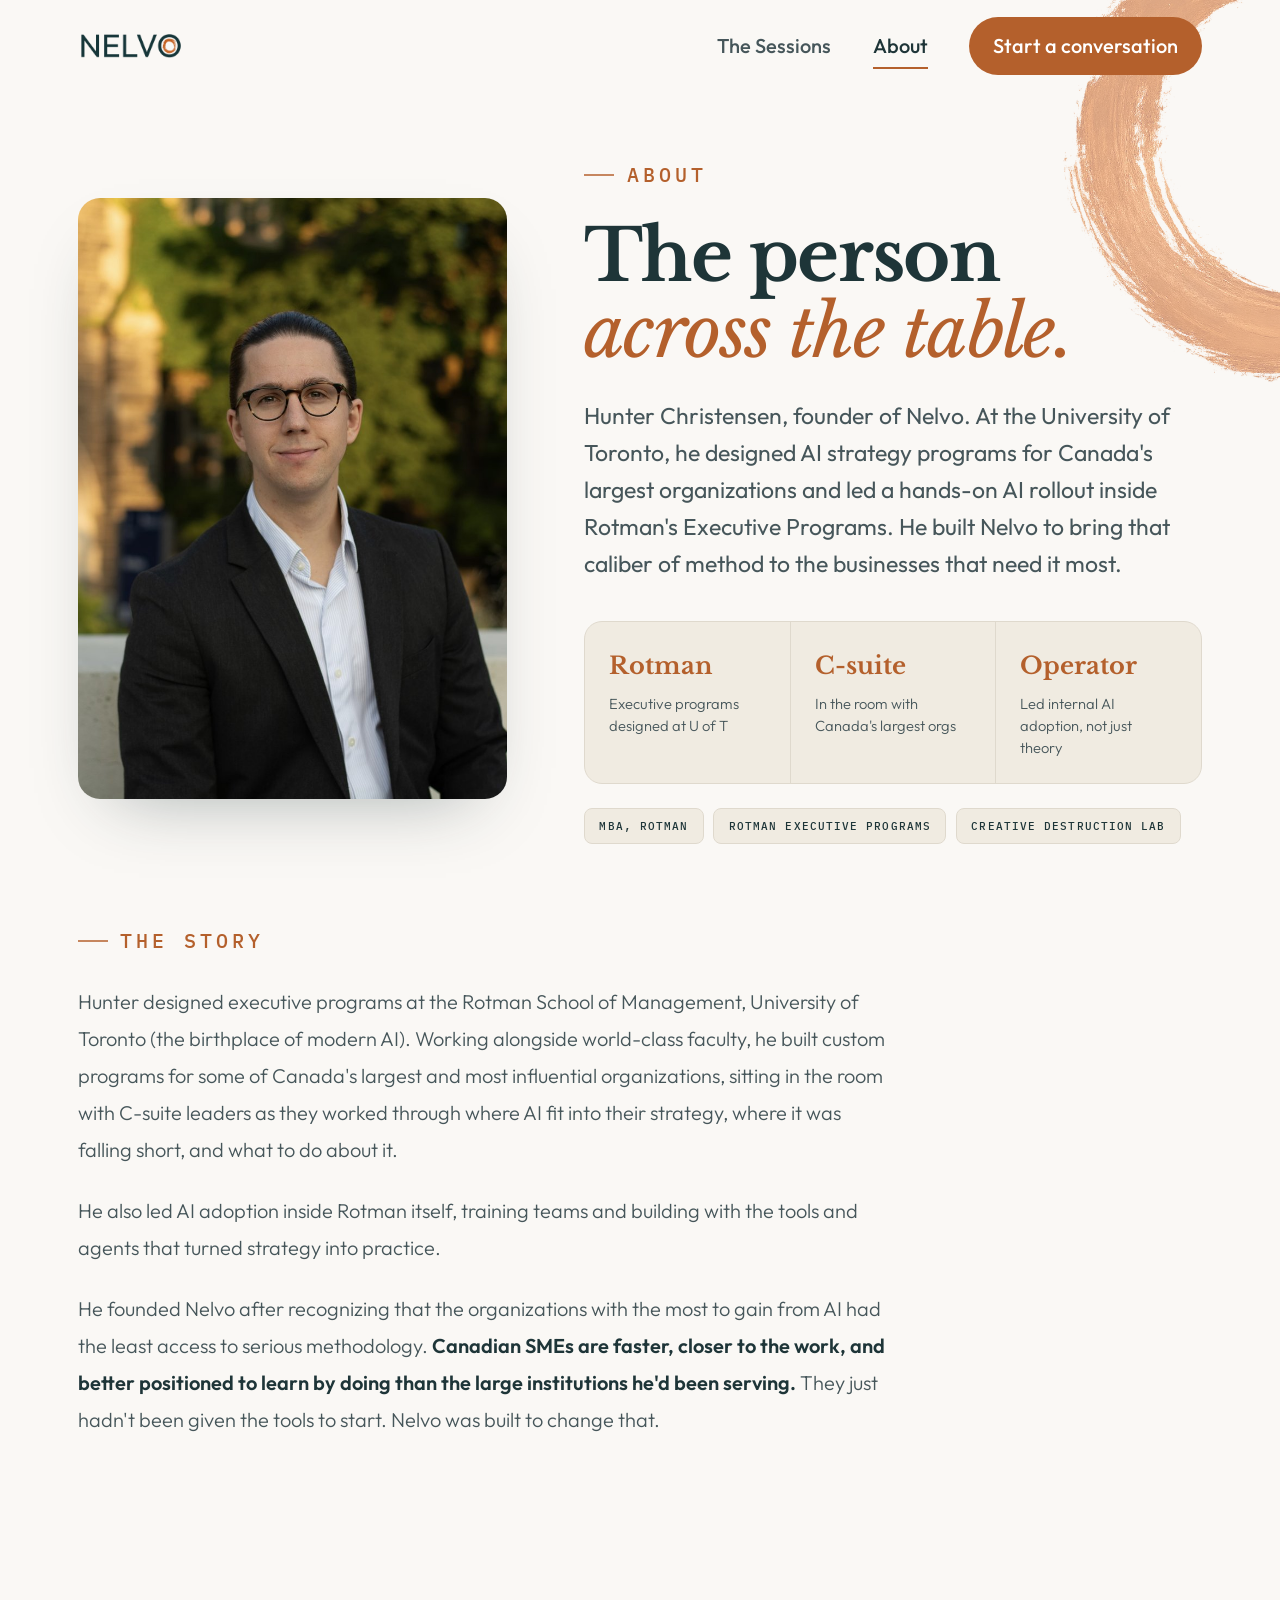
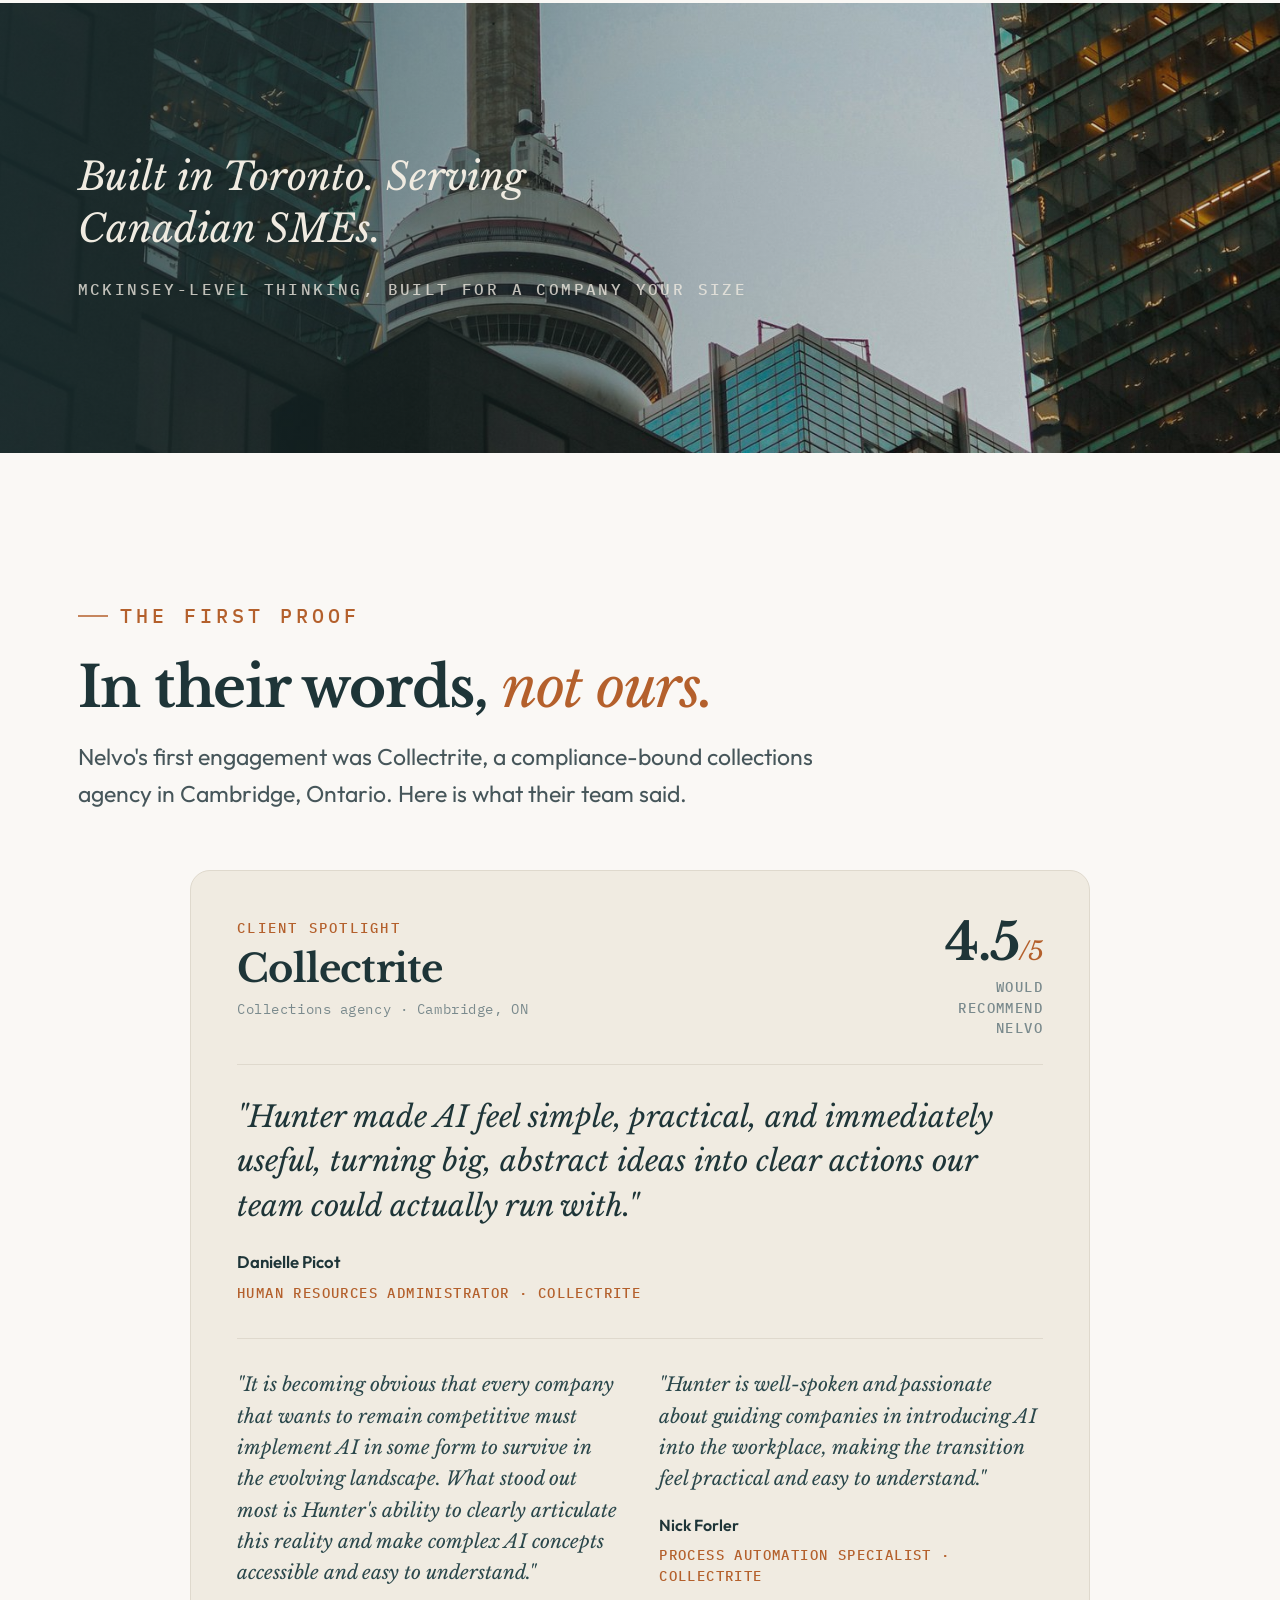
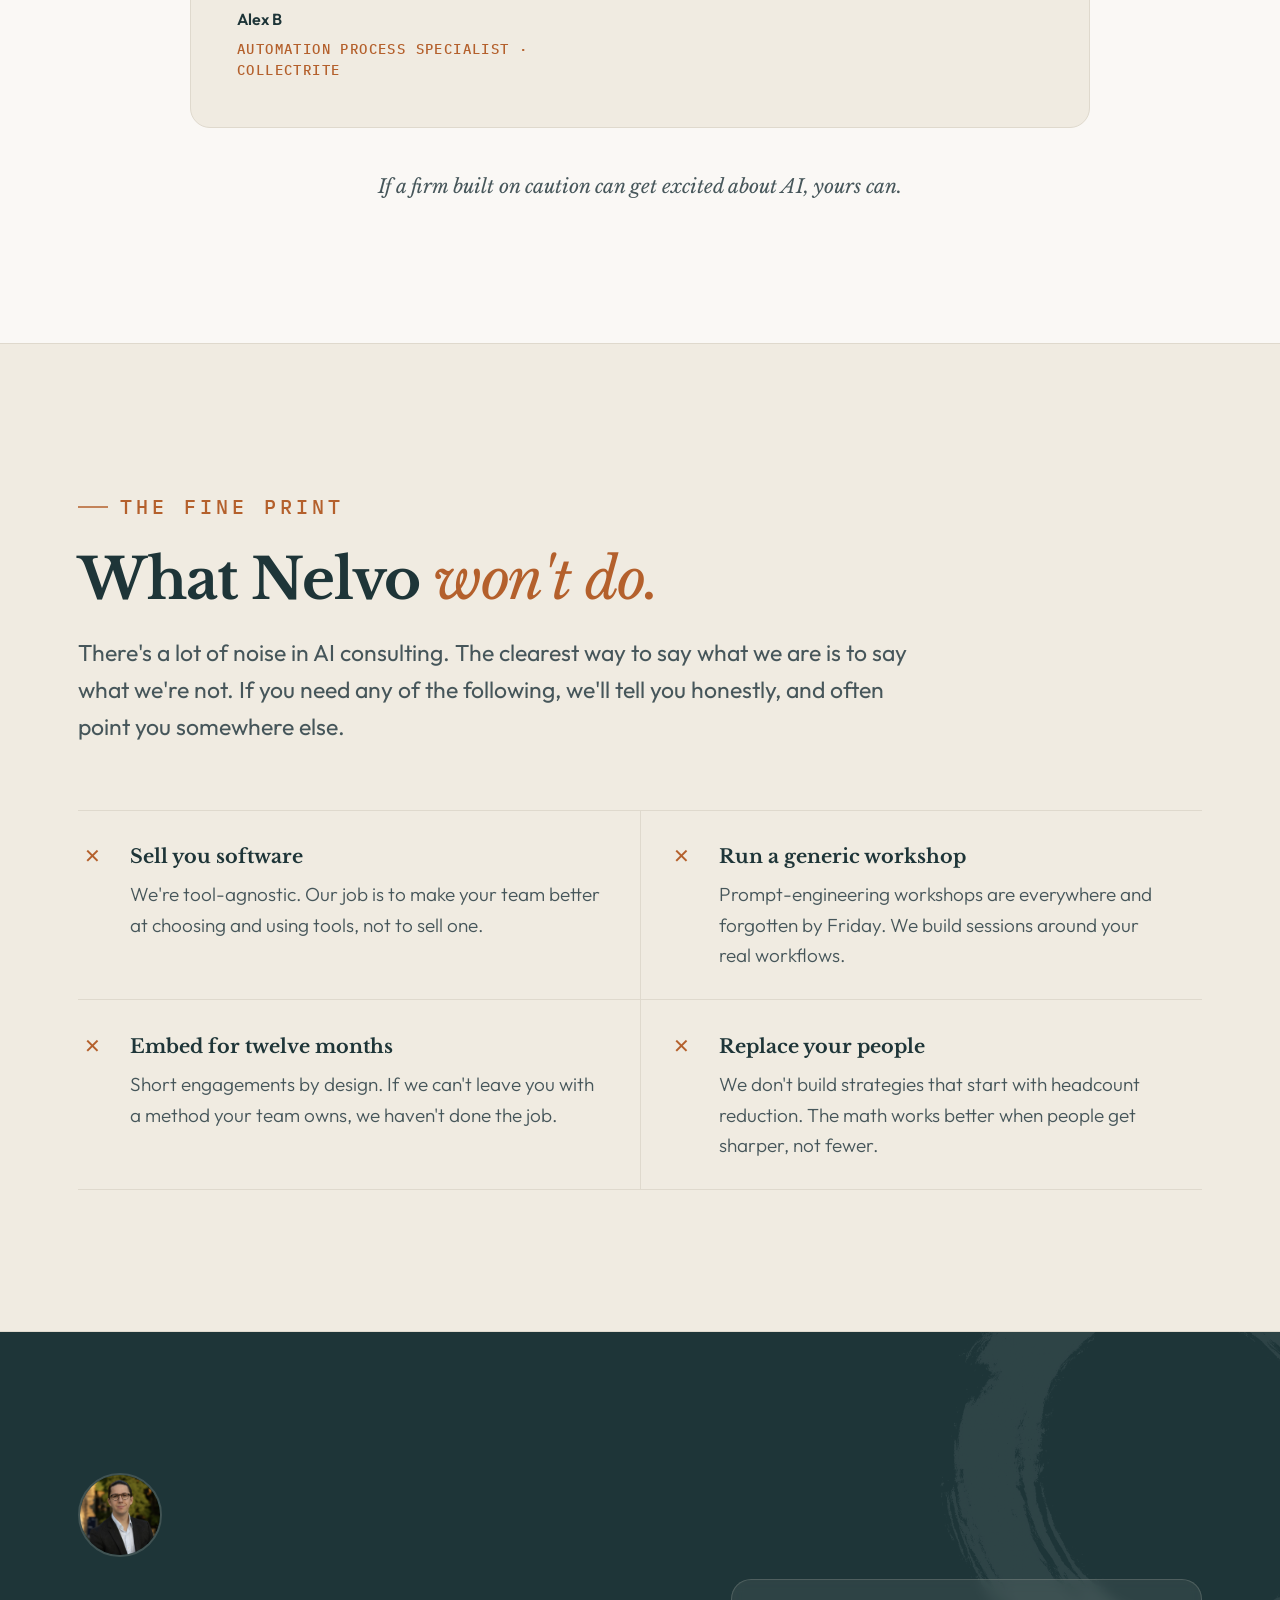
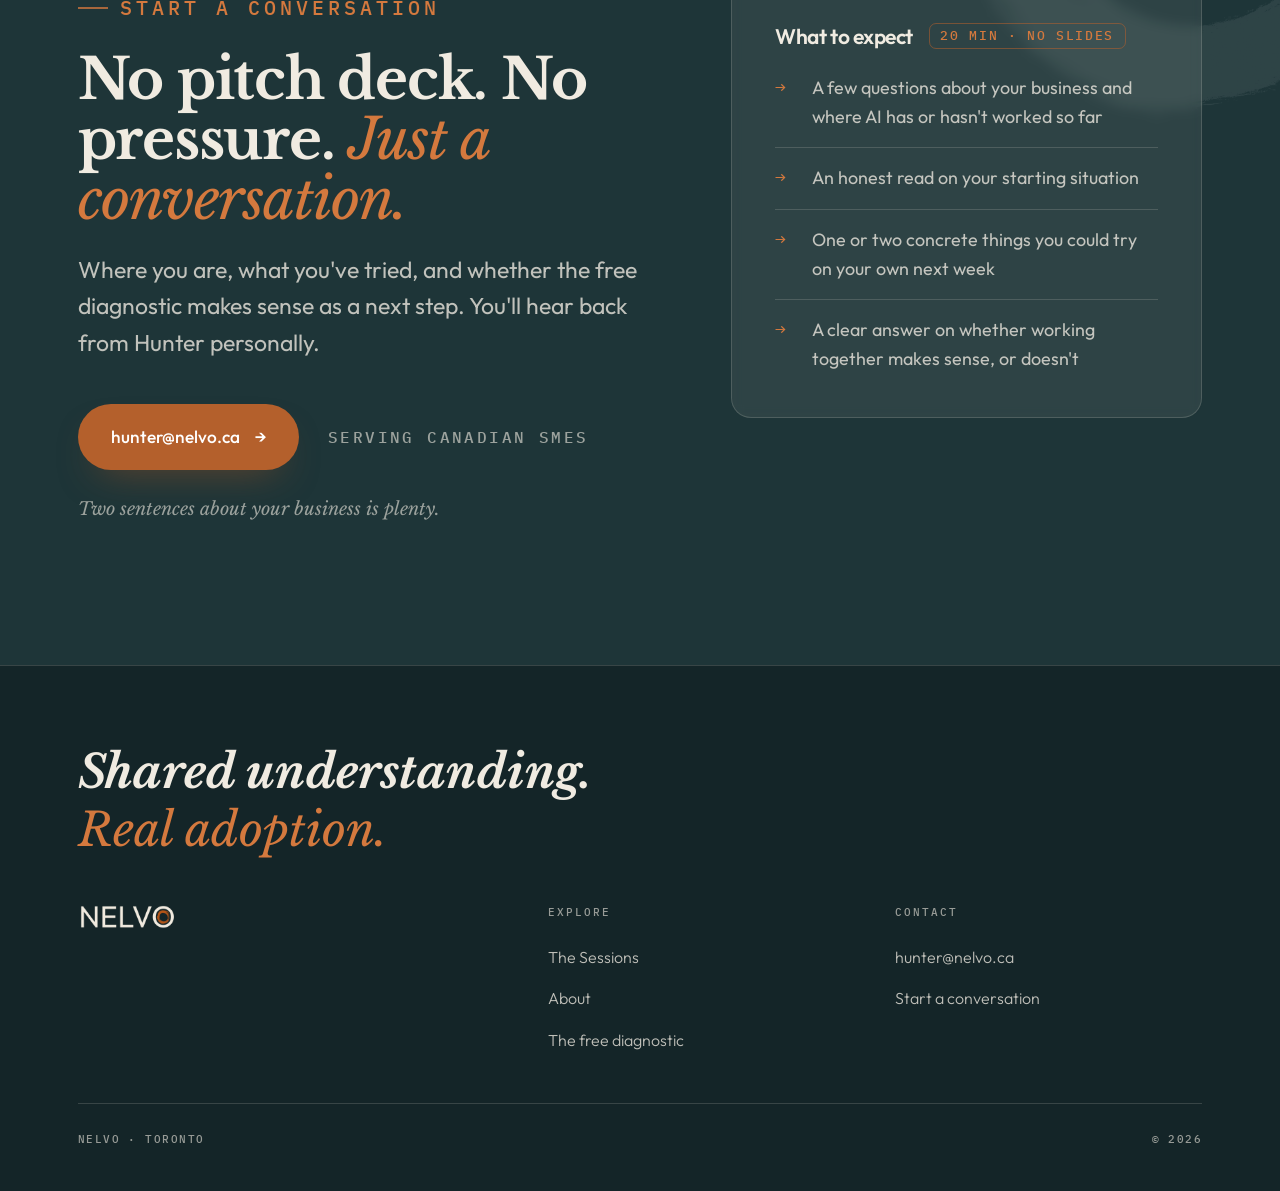
==== about.html @ 14616417 "Add files via upload" ====
<!DOCTYPE html>
<html lang="en">
<head>
<meta charset="UTF-8">
<title>About · Nelvo</title>
<meta name="viewport" content="width=device-width, initial-scale=1">
<meta name="description" content="Hunter Christensen designed executive AI programs at Rotman for Canada's largest organizations. Nelvo brings that caliber of method to Canadian SMEs.">
<link rel="icon" type="image/png" sizes="32x32" href="mini-logo-32x32.png?v=2">
<link rel="preconnect" href="https://fonts.googleapis.com">
<link rel="preconnect" href="https://fonts.gstatic.com" crossorigin>
<link href="https://fonts.googleapis.com/css2?family=IBM+Plex+Mono:wght@400;500&family=Libre+Baskerville:ital,wght@0,400;0,700;1,400&family=Outfit:wght@300;400;500;600;700&display=swap" rel="stylesheet">
<link rel="stylesheet" href="style.css">
</head>
<body>

<nav class="nav">
  <div class="nav-inner">
    <a href="index.html" class="nav-logo"><img src="logo-dark.png" alt="Nelvo"></a>
    <div class="nav-links">
      <a href="sessions.html" style="font-size: 20px">The Sessions</a>
      <a href="about.html" class="active" style="font-size: 20px">About</a>
      <a href="#contact" class="btn-nav" style="font-size: 20px">Start a conversation</a>
    </div>
    <button class="burger" aria-label="Menu" aria-expanded="false"><span></span><span></span><span></span></button>
  </div>
</nav>
<div class="menu-overlay">
  <a href="index.html">Home</a>
  <a href="sessions.html">The Sessions</a>
  <a href="about.html">About</a>
  <a href="#contact">Start a conversation</a>
  <span class="mono-note">hunter@nelvo.ca · Toronto</span>
</div>

<main>

<!-- PAGE HERO -->
<header class="phero" style="padding-bottom: clamp(2rem, 4vh, 3rem);">
  <div class="phero-enso enso" data-spin="0.014" aria-hidden="true"><img src="nelvo-enso-textured.webp" alt=""></div>
  <div class="wrap">
    <div class="ahero">
      <div class="portrait rv in">
        <img src="Hunter_profile_photo.jpg" alt="Hunter Christensen">
      </div>
      <div>
        <span class="eyebrow" style="font-size: 20px">About</span>
        <h1 class="h1">The person <em>across the table.</em></h1>
        <p class="lede">Hunter Christensen, founder of Nelvo. At the University of Toronto, he designed AI strategy programs for Canada's largest organizations and led a hands-on AI rollout inside Rotman's Executive Programs. He built Nelvo to bring that caliber of method to the businesses that need it most.</p>
        <div class="facts">
          <div class="fact"><div class="fv">Rotman</div><div class="fk">Executive programs designed at U of T</div></div>
          <div class="fact"><div class="fv">C-suite</div><div class="fk">In the room with Canada's largest orgs</div></div>
          <div class="fact"><div class="fv">Operator</div><div class="fk">Led internal AI adoption, not just theory</div></div>
        </div>
        <div class="creds">
          <span class="cred">MBA, Rotman</span>
          <span class="cred">Rotman Executive Programs</span>
          <span class="cred">Creative Destruction Lab</span>
        </div>
      </div>
    </div>
  </div>
</header>

<!-- STORY -->
<section class="sec" style="padding-top: clamp(1.5rem, 3vw, 2.5rem);">
  <div class="wrap">
    <div class="story rv">
      <span class="eyebrow" style="font-size: 20px">The story</span>
      <p style="font-size: 20px">Hunter designed executive programs at the Rotman School of Management, University of Toronto (the birthplace of modern AI). Working alongside world-class faculty, he built custom programs for some of Canada's largest and most influential organizations, sitting in the room with C-suite leaders as they worked through where AI fit into their strategy, where it was falling short, and what to do about it.</p>
      <p style="font-size: 20px">He also led AI adoption inside Rotman itself, training teams and building with the tools and agents that turned strategy into practice.</p>
      <p style="font-size: 20px">He founded Nelvo after recognizing that the organizations with the most to gain from AI had the least access to serious methodology. <strong>Canadian SMEs are faster, closer to the work, and better positioned to learn by doing than the large institutions he'd been serving.</strong> They just hadn't been given the tools to start. Nelvo was built to change that.</p>
    </div>
  </div>
</section>

<!-- TORONTO BAND -->
<section class="photo-band">
  <img src="Toronto_1.jpg" alt="Toronto" loading="lazy">
  <div class="scrim" aria-hidden="true"></div>
  <div class="band-quote">
    <div class="inner rv">
      <blockquote>Built in Toronto. Serving Canadian SMEs.</blockquote>
      <span class="mono-note">McKinsey-level thinking, built for a company your size</span>
    </div>
  </div>
</section>

<!-- TESTIMONIALS -->
<section class="sec" id="testimonials">
  <div class="wrap">
    <div class="testi-head rv">
      <span class="eyebrow" style="font-size: 20px">The first proof</span>
      <h2 class="h2">In their words, <em>not ours.</em></h2>
      <p class="lede" style="max-width: 850px;">Nelvo's first engagement was Collectrite, a compliance-bound collections agency in Cambridge, Ontario. Here is what their team said.</p>
    </div>
    <div class="spotlight rv">
      <div class="spot-head">
        <div class="spot-client">
          <span class="spot-eyebrow">Client spotlight</span>
          <div class="spot-name">Collectrite</div>
          <span class="spot-meta">Collections agency · Cambridge, ON</span>
        </div>
        <div class="spot-stat">
          <div class="v">4.5<span class="u">/5</span></div>
          <span class="lbl">would recommend Nelvo</span>
        </div>
      </div>
      <blockquote class="spot-lead">"Hunter made AI feel simple, practical, and immediately useful, turning big, abstract ideas into clear actions our team could actually run with."</blockquote>
      <div class="spot-lead-who">
        <div class="n">Danielle Picot</div>
        <span class="t">Human Resources Administrator · Collectrite</span>
      </div>
      <div class="spot-voices">
        <div class="spot-voice">
          <blockquote style="font-size: 19px;">"It is becoming obvious that every company that wants to remain competitive must implement AI in some form to survive in the evolving landscape. What stood out most is Hunter's ability to clearly articulate this reality and make complex AI concepts accessible and easy to understand."</blockquote>
          <div class="who">
            <div class="n">Alex B</div>
            <span class="t">Automation Process Specialist · Collectrite</span>
          </div>
        </div>
        <div class="spot-voice">
          <blockquote style="font-size: 19px;">"Hunter is well-spoken and passionate about guiding companies in introducing AI into the workplace, making the transition feel practical and easy to understand."</blockquote>
          <div class="who">
            <div class="n">Nick Forler</div>
            <span class="t">Process Automation Specialist · Collectrite</span>
          </div>
        </div>
      </div>
    </div>
    <p class="t-kicker rv">If a firm built on caution can get excited about AI, yours can.</p>
  </div>
</section>

<!-- WON'T DO -->
<section class="sec" style="background: var(--surface); border-top: 1px solid var(--rule); border-bottom: 1px solid var(--rule);">
  <div class="wrap">
    <div class="outcomes-head rv">
      <span class="eyebrow" style="font-size: 20px">The fine print</span>
      <h2 class="h2">What Nelvo <em>won't do.</em></h2>
      <p class="lede">There's a lot of noise in AI consulting. The clearest way to say what we are is to say what we're not. If you need any of the following, we'll tell you honestly, and often point you somewhere else.</p>
    </div>
    <div class="nodo rv">
      <div class="nodo-item">
        <span class="x" style="font-size: 20px">✕</span>
        <div>
          <h4>Sell you software</h4>
          <p style="font-size: 19px">We're tool-agnostic. Our job is to make your team better at choosing and using tools, not to sell one.</p>
        </div>
      </div>
      <div class="nodo-item">
        <span class="x" style="font-size: 20px">✕</span>
        <div>
          <h4>Run a generic workshop</h4>
          <p style="font-size: 19px">Prompt-engineering workshops are everywhere and forgotten by Friday. We build sessions around your real workflows.</p>
        </div>
      </div>
      <div class="nodo-item">
        <span class="x" style="font-size: 20px">✕</span>
        <div>
          <h4>Embed for twelve months</h4>
          <p style="font-size: 19px">Short engagements by design. If we can't leave you with a method your team owns, we haven't done the job.</p>
        </div>
      </div>
      <div class="nodo-item">
        <span class="x" style="font-size: 20px">✕</span>
        <div>
          <h4>Replace your people</h4>
          <p style="font-size: 19px">We don't build strategies that start with headcount reduction. The math works better when people get sharper, not fewer.</p>
        </div>
      </div>
    </div>
  </div>
</section>

<!-- CTA -->
<section class="sec dark" id="contact">
  <div class="enso-wm enso" style="right: -180px; top: -140px;" data-spin="0.012" aria-hidden="true"><img src="nelvo-enso-textured.webp" alt=""></div>
  <div class="wrap cta-grid">
    <div class="cta-left rv">
      <img src="Hunter_profile_photo.jpg" alt="Hunter Christensen" class="avatar">
      <span class="eyebrow" style="font-size: 20px">Start a conversation</span>
      <h2 class="h2">No pitch deck. No pressure. <em>Just a conversation.</em></h2>
      <p class="lede">Where you are, what you've tried, and whether the free diagnostic makes sense as a next step. You'll hear back from Hunter personally.</p>
      <div class="cta-meta">
        <a href="mailto:hunter@nelvo.ca" class="btn">hunter@nelvo.ca <span class="arr">→</span></a>
        <span class="mono-note">Serving Canadian SMEs</span>
      </div>
      <span class="serif-note">Two sentences about your business is plenty.</span>
    </div>
    <div class="expect rv" style="--d:.15s">
      <h3>What to expect <span class="time">20 min · No slides</span></h3>
      <ul>
        <li>A few questions about your business and where AI has or hasn't worked so far</li>
        <li>An honest read on your starting situation</li>
        <li>One or two concrete things you could try on your own next week</li>
        <li>A clear answer on whether working together makes sense, or doesn't</li>
      </ul>
    </div>
  </div>
</section>

</main>

<!-- FOOTER -->
<footer class="foot">
  <div class="wrap">
    <p class="foot-slogan">Shared understanding. <em>Real adoption.</em></p>
    <div class="foot-grid">
      <div class="foot-brand">
        <img src="logo-light.png" alt="Nelvo">
      </div>
      <div>
        <h4>Explore</h4>
        <ul>
          <li><a href="sessions.html">The Sessions</a></li>
          <li><a href="about.html">About</a></li>
          <li><a href="index.html#diagnostic">The free diagnostic</a></li>
        </ul>
      </div>
      <div>
        <h4>Contact</h4>
        <ul>
          <li><a href="mailto:hunter@nelvo.ca">hunter@nelvo.ca</a></li>
          <li><a href="#contact">Start a conversation</a></li>
        </ul>
      </div>
    </div>
    <div class="foot-base">
      <span>Nelvo · Toronto</span>
      <span>© 2026</span>
    </div>
  </div>
</footer>

<script src="main.js"></script>
</body>
</html>
---- style.css ----
/* ═══════════════════════════════════════════════════════════════
   NELVO v5 · "THE BIG READ"
   Conversion-first copy architecture, oversized type, textured
   ensō as the living brand mark.
   Brand: Libre Baskerville · Outfit · IBM Plex Mono
   Teal #1E3538 · Cream #FAF8F5/#F0EBE1 · Terracotta #B4602C
   ═══════════════════════════════════════════════════════════════ */

:root {
  --paper:    #FAF8F5;
  --surface:  #F0EBE1;
  --ink:      #1E3538;
  --ink-2:    #2A474B;
  --terra:    #B4602C;
  --terra-2:  #9A5125;
  --terra-lt: #D4793E;
  --muted:    #46565a;
  --faint:    #7a8a8d;
  --rule:     #DFD9CD;
  --rule-dk:  rgba(240,235,225,0.16);
  --cream-60: rgba(240,235,225,0.60);
  --cream-78: rgba(240,235,225,0.78);
  --cream-08: rgba(240,235,225,0.08);

  --display: 'Libre Baskerville', Georgia, serif;
  --body:    'Outfit', system-ui, sans-serif;
  --mono:    'IBM Plex Mono', 'Courier New', monospace;

  --wrap: 1240px;
  --gut: clamp(1.4rem, 4.5vw, 4rem);
  --sec: clamp(5.5rem, 11vw, 9.5rem);
  --ease: cubic-bezier(.22,.61,.2,1);
}

*, *::before, *::after { box-sizing: border-box; margin: 0; padding: 0; }
html { scroll-behavior: smooth; -webkit-font-smoothing: antialiased; text-rendering: optimizeLegibility; }
body {
  font-family: var(--body); font-weight: 400;
  font-size: clamp(1.18rem, 1.2vw, 1.3rem); line-height: 1.7;
  color: var(--ink); background: var(--paper); overflow-x: clip;
}
img { max-width: 100%; display: block; }
a { color: inherit; text-decoration: none; }
ul { list-style: none; }
h1, h2, h3 { font-family: var(--display); font-weight: 700; line-height: 1.06; letter-spacing: -0.022em; }
h1 em, h2 em, h3 em { font-style: italic; font-weight: 400; color: var(--terra); }
.dark h1 em, .dark h2 em, .dark h3 em { color: var(--terra-lt); }
::selection { background: rgba(180,96,44,0.24); }

.wrap { max-width: var(--wrap); margin: 0 auto; padding: 0 var(--gut); }
.sec { padding: var(--sec) 0; position: relative; }

/* ── Type utilities ── */
.eyebrow {
  font-family: var(--mono); font-size: 1rem; font-weight: 500;
  letter-spacing: 0.2em; text-transform: uppercase; color: var(--terra);
  display: inline-flex; align-items: center; gap: 0.8rem; margin-bottom: 1.6rem;
}
.eyebrow::before { content: ''; width: 30px; height: 2px; background: var(--terra); opacity: 0.75; }
.dark .eyebrow { color: var(--terra-lt); }
.dark .eyebrow::before { background: var(--terra-lt); }
.h1 { font-size: clamp(3rem, 7vw, 6.2rem); }
.h2 { font-size: clamp(2.2rem, 4.4vw, 3.7rem); }
.h3 { font-size: clamp(1.6rem, 2.4vw, 2.1rem); }
.lede {
  font-size: clamp(1.35rem, 1.8vw, 1.62rem); line-height: 1.6;
  font-weight: 400; color: var(--muted); max-width: 56ch;
}
.dark .lede { color: var(--cream-78); }
.mono-note {
  font-family: var(--mono); font-size: 1rem; font-weight: 500;
  letter-spacing: 0.15em; text-transform: uppercase; color: var(--faint); line-height: 1.9;
}
.dark .mono-note { color: var(--cream-60); }
.serif-note { font-family: var(--display); font-style: italic; font-size: 1.12rem; color: var(--faint); }
.dark .serif-note { color: var(--cream-60); }

/* ── Buttons ── */
.btn {
  display: inline-flex; align-items: center; gap: 0.9rem;
  background: var(--terra); color: #fff; font-weight: 500;
  font-size: 1.08rem; padding: 1.15rem 2.1rem; border-radius: 999px;
  transition: background .25s, transform .25s var(--ease), box-shadow .3s;
  box-shadow: 0 18px 38px -20px rgba(154,81,37,0.7);
}
.btn:hover { background: var(--terra-2); transform: translateY(-2px); }
.btn .arr { transition: transform .25s var(--ease); }
.btn:hover .arr { transform: translateX(5px); }
.btn-ghost {
  display: inline-flex; align-items: center; gap: 0.8rem;
  font-weight: 500; font-size: 1.08rem; color: var(--ink);
  padding: 1.1rem 0.2rem; border-bottom: 2px solid var(--ink);
  transition: color .2s, border-color .2s;
}
.btn-ghost:hover { color: var(--terra); border-color: var(--terra); }
.btn-ghost .arr { transition: transform .25s var(--ease); }
.btn-ghost:hover .arr { transform: translateX(5px); }
.dark .btn-ghost { color: var(--surface); border-color: var(--cream-60); }
.dark .btn-ghost:hover { color: var(--terra-lt); border-color: var(--terra-lt); }

/* ── Reveal motion ── */
.rv { opacity: 0; transform: translateY(30px); transition: opacity .95s var(--ease), transform .95s var(--ease); transition-delay: var(--d, 0s); }
.rv.in { opacity: 1; transform: none; }
@keyframes riseIn { from { opacity: 0; transform: translateY(30px); } to { opacity: 1; transform: none; } }
@media (prefers-reduced-motion: reduce) {
  .rv { opacity: 1 !important; transform: none !important; transition: none !important; }
  *, *::before, *::after { animation: none !important; }
  html { scroll-behavior: auto; }
  [data-spin] { transform: none !important; }
}

/* ── Ensō (textured webp) ── */
.enso { pointer-events: none; user-select: none; }
.enso img { width: 100%; height: 100%; object-fit: contain; }

/* ── Nav ── */
.nav { position: fixed; top: 0; left: 0; right: 0; z-index: 90; transition: background .35s var(--ease), box-shadow .35s, border-color .35s; border-bottom: 1px solid transparent; }
.nav.scrolled { background: rgba(250,248,245,0.88); backdrop-filter: blur(16px); -webkit-backdrop-filter: blur(16px); border-bottom-color: var(--rule); }
.nav-inner { max-width: var(--wrap); margin: 0 auto; padding: 0 var(--gut); height: 92px; display: flex; align-items: center; justify-content: space-between; gap: 2rem; transition: height .35s var(--ease); }
.nav.scrolled .nav-inner { height: 72px; }
.home .nav-inner { height: 124px; }
.home .nav.scrolled .nav-inner { height: 72px; }
.nav-logo img { height: 30px; transition: height .6s var(--ease); }
.home .nav-logo { transition: transform .6s var(--ease); transform: translateX(var(--logo-shift, 0px)); }
.home .nav.scrolled .nav-logo { transform: translateX(0); }
.home .nav-logo img { height: 84px; }
.home .nav.scrolled .nav-logo img { height: 30px; }
.nav-links { display: flex; align-items: center; gap: 2.6rem; }
.nav-links a:not(.btn-nav) { font-weight: 500; font-size: 1.02rem; color: var(--muted); position: relative; padding: 0.4rem 0; transition: color .2s; }
.nav-links a:not(.btn-nav)::after { content: ''; position: absolute; left: 0; bottom: 0; height: 2px; width: 0; background: var(--terra); transition: width .25s var(--ease); }
.nav-links a:not(.btn-nav):hover { color: var(--ink); }
.nav-links a:not(.btn-nav):hover::after, .nav-links a.active::after { width: 100%; }
.nav-links a.active { color: var(--ink); }
.btn-nav { background: var(--terra); color: #fff; padding: 0.75rem 1.5rem; border-radius: 999px; font-weight: 500; font-size: 0.98rem; transition: background .2s; }
.btn-nav:hover { background: var(--terra-2); }
.burger { display: none; background: none; border: 0; cursor: pointer; width: 46px; height: 46px; position: relative; z-index: 95; }
.burger span { position: absolute; left: 10px; right: 10px; height: 2px; background: var(--ink); border-radius: 2px; transition: transform .3s var(--ease), opacity .2s, background .3s; }
.burger span:nth-child(1) { top: 17px; }
.burger span:nth-child(2) { top: 23px; }
.burger span:nth-child(3) { top: 29px; }
.menu-open .burger span { background: var(--surface); }
.menu-open .burger span:nth-child(1) { transform: translateY(6px) rotate(45deg); }
.menu-open .burger span:nth-child(2) { opacity: 0; }
.menu-open .burger span:nth-child(3) { transform: translateY(-6px) rotate(-45deg); }
.menu-overlay { position: fixed; inset: 0; z-index: 92; background: var(--ink); display: flex; flex-direction: column; justify-content: center; padding: 0 var(--gut); opacity: 0; visibility: hidden; transition: opacity .4s var(--ease), visibility .4s; }
.menu-open .menu-overlay { opacity: 1; visibility: visible; }
.menu-open { overflow: hidden; }
.menu-overlay a { font-family: var(--display); font-weight: 700; font-size: clamp(2.2rem, 9vw, 3.4rem); color: var(--surface); padding: 0.6rem 0; opacity: 0; transform: translateY(16px); transition: opacity .45s var(--ease), transform .45s var(--ease), color .2s; }
.menu-overlay a:hover { color: var(--terra-lt); }
.menu-open .menu-overlay a { opacity: 1; transform: none; }
.menu-open .menu-overlay a:nth-child(1) { transition-delay: .08s; }
.menu-open .menu-overlay a:nth-child(2) { transition-delay: .15s; }
.menu-open .menu-overlay a:nth-child(3) { transition-delay: .22s; }
.menu-open .menu-overlay a:nth-child(4) { transition-delay: .29s; }
.menu-overlay .mono-note { margin-top: 2.4rem; color: var(--cream-60); }

/* ── HERO ── */
.hero { min-height: 100svh; display: flex; align-items: center; position: relative; overflow: hidden; padding: clamp(8rem, 16vh, 11rem) 0 clamp(4rem, 8vh, 6rem); }
.hero-enso { position: absolute; right: clamp(-26vw, -340px, -120px); top: 50%; transform: translateY(-50%); width: clamp(420px, 56vw, 880px); height: clamp(420px, 56vw, 880px); opacity: 0.9; z-index: 0; }
.hero .wrap { position: relative; z-index: 1; }
.hero .h1 { max-width: 13ch; margin-bottom: 2rem; }
.hero .lede { margin-bottom: 2.8rem; }
.hero .lede-lead { margin-bottom: 1.25rem; }
.hero-points { display: flex; flex-direction: column; gap: 0.8rem; margin-bottom: 2.8rem; margin-left: 1.4rem; max-width: 42ch; }
.hero-points li { position: relative; padding-left: 1.95rem; font-size: clamp(1.2rem, 1.5vw, 1.42rem); font-weight: 400; line-height: 1.5; color: var(--ink-2); }
.hero-points li::before { content: "→"; position: absolute; left: 0; top: 0.02em; color: var(--terra); font-weight: 500; }
.hero-ctas { display: flex; align-items: center; gap: 2.2rem; flex-wrap: wrap; }
.hero-note { display: block; margin-top: 1.6rem; }
.hero .wrap > * { animation: riseIn 1s var(--ease) both; }
.hero .wrap > *:nth-child(1) { animation-delay: .05s; }
.hero .wrap > *:nth-child(2) { animation-delay: .16s; }
.hero .wrap > *:nth-child(3) { animation-delay: .28s; }
.hero .wrap > *:nth-child(4) { animation-delay: .4s; }
.hero .wrap > *:nth-child(5) { animation-delay: .5s; }
.hero-enso { animation: ensoIn 1.6s var(--ease) .2s both; }
@keyframes ensoIn { from { opacity: 0; transform: translateY(-50%) rotate(-14deg) scale(0.94); } to { opacity: 0.9; transform: translateY(-50%) rotate(0deg) scale(1); } }

/* ── Stats band (the gap) ── */
.gap-head { max-width: 880px; margin-bottom: clamp(2.6rem, 5vw, 4.2rem); }
.gap-head .h2 { margin-bottom: 1.4rem; }
.stats { display: grid; grid-template-columns: 1fr 2fr; gap: clamp(1rem, 2vw, 1.5rem); align-items: stretch; }
.stat-set { display: flex; flex-direction: column; border: 1px solid var(--rule); border-radius: 16px; padding: clamp(1.3rem, 2.2vw, 1.9rem) clamp(1.4rem, 2.4vw, 2rem) clamp(1.5rem, 2.6vw, 2.1rem); }
.stat-set--gap { background: var(--surface); }
.stat-set--gain { background: var(--paper); border-color: rgba(180,96,44,0.38); box-shadow: 0 26px 54px -40px rgba(180,96,44,0.55); }
.stat-lead { font-family: var(--mono); font-size: 0.875rem; font-weight: 500; letter-spacing: 0.18em; text-transform: uppercase; margin: 0 0 clamp(1.1rem, 2.2vw, 1.5rem); padding-bottom: 0.9rem; border-bottom: 1px solid var(--rule); }
.stat-lead--gap { color: var(--faint); }
.stat-lead--gain { color: var(--terra); }
.stat-set--gain .stat-lead { border-bottom-color: rgba(180,96,44,0.28); }
.stat-row { display: grid; grid-template-columns: 1fr; flex: 1; align-content: center; }
.stat-row--two { grid-template-columns: 1fr 1fr; align-content: stretch; }
.stat { padding: 0; border-right: none; }
.stat-row--two .stat:first-child { padding-right: clamp(1.3rem, 2.6vw, 2.2rem); }
.stat-row--two .stat:last-child { padding-left: clamp(1.3rem, 2.6vw, 2.2rem); border-left: 1px solid rgba(180,96,44,0.22); }
.stat .v { font-family: var(--display); font-weight: 700; font-size: clamp(3rem, 5.2vw, 4.6rem); line-height: 1; letter-spacing: -0.03em; display: flex; align-items: baseline; gap: 2px; }
.stat .v .u { font-style: italic; font-weight: 400; font-size: 0.55em; color: var(--terra); }
/* reserve digit width so the count-up animation can't reflow the layout (was making the photo jitter) */
.stat .v [data-count], .jump .jv [data-count] { font-variant-numeric: tabular-nums; display: inline-block; min-width: 2ch; text-align: right; }
.whynow .stat .v [data-count] { text-align: left; }
.whynow .stat .v [data-count][data-prefix] { min-width: 4.2ch; }
.stat p { font-size: 1.02rem; color: var(--muted); font-weight: 300; margin-top: 0.8rem; line-height: 1.55; max-width: 30ch; }
.stat .src { display: block; font-family: var(--mono); font-size: 0.875rem; font-weight: 500; letter-spacing: 0.14em; text-transform: uppercase; color: var(--faint); margin-top: 0.9rem; }
.gap-quote { margin-top: clamp(2.6rem, 5vw, 4rem); padding: 1.8rem 0 0 1.8rem; border-left: 3px solid var(--terra); max-width: 760px; }
.gap-quote blockquote { font-family: var(--display); font-style: italic; font-size: clamp(1.15rem, 1.8vw, 1.45rem); line-height: 1.6; color: var(--ink-2); }
.gap-quote .mono-note { display: block; margin-top: 1rem; }

/* ── Why now: text + Toronto photo split ── */
.whynow {
  display: grid;
  grid-template-columns: minmax(0, 1fr) minmax(0, 1fr);
  align-items: stretch;
  gap: clamp(2.2rem, 4.5vw, 5rem);
  padding-left: max(var(--gut), calc((100vw - var(--wrap)) / 2));
  padding-right: 0;
}
.whynow-text { max-width: 720px; align-self: center; }
.whynow .gap-head { max-width: none; margin-bottom: clamp(2rem, 3.5vw, 3rem); }
.whynow .gap-quote { max-width: none; }
.whynow-photo { position: relative; z-index: 1; align-self: stretch; overflow: hidden; min-height: 460px; opacity: 1; transform: none; transition: none; will-change: transform; }
.whynow-photo img { width: 100%; height: 100%; object-fit: cover; object-position: 50% 38%; transform: translateZ(0); backface-visibility: hidden; }
.whynow-photo::before {
  content: ""; position: absolute; inset: 0; pointer-events: none; z-index: 1;
  background: linear-gradient(to right, var(--paper) 0%, var(--paper) 3%, rgba(250,248,245,0) 24%);
}
/* stats band overlaps onto the photo's faded left edge, sitting on top */
.whynow-text { position: relative; z-index: 2; }
.whynow .stats { position: relative; z-index: 2; margin-right: clamp(-9rem, -9vw, -5rem); }

/* ── Outcomes rows ── */
.outcomes-head { max-width: 880px; margin-bottom: clamp(2.8rem, 5vw, 4.4rem); }
.outcomes-head .h2 { margin-bottom: 1.6rem; }
.outcomes-lede { font-size: clamp(1.3rem, 1.9vw, 1.65rem); font-weight: 300; color: var(--ink-2); line-height: 1.5; max-width: 54rem; }
.outcomes-lede em { font-style: italic; font-weight: 400; color: var(--terra); }
.outcomes-lede .lede-next { display: block; margin-top: 0.6rem; }
.outcomes { border-top: 1px solid var(--rule); }
.outcome { display: grid; grid-template-columns: minmax(210px, 270px) 1fr; gap: clamp(1.8rem, 4vw, 4.5rem); align-items: center; padding: clamp(2.2rem, 3.8vw, 3.2rem) 3.2rem clamp(2.2rem, 3.8vw, 3.2rem) 0.6rem; border-bottom: 1px solid var(--rule); position: relative; transition: background .3s; }
.outcome:hover { background: rgba(240,235,225,0.55); }
.outcome-key { display: flex; flex-direction: row; align-items: baseline; gap: 1.15rem; }
.outcome .ok-index { font-family: var(--display); font-style: italic; font-weight: 700; font-size: clamp(2rem, 3.2vw, 2.8rem); line-height: 1.02; color: var(--terra); }
.outcome .ok-word { font-family: var(--display); font-weight: 700; font-size: clamp(2rem, 3.2vw, 2.8rem); line-height: 1.02; letter-spacing: -0.025em; color: var(--ink); }
.outcome-body { max-width: 60ch; }
.outcome h3 { font-family: var(--body); font-weight: 600; font-size: clamp(1.18rem, 1.6vw, 1.4rem); line-height: 1.32; color: var(--ink); white-space: nowrap; margin-bottom: 0.7rem; }
.outcome p { font-size: 1.05rem; font-weight: 300; color: var(--muted); line-height: 1.65; max-width: 52ch; }
.outcome .arr { position: absolute; right: 0.8rem; top: 50%; transform: translateY(-50%) translateX(-10px); font-family: var(--mono); font-size: 1.3rem; color: var(--terra); opacity: 0; transition: opacity .25s, transform .25s var(--ease); }
.outcome:hover .arr { opacity: 1; transform: translateY(-50%); }
.outcome:hover .arr { opacity: 1; transform: none; }
.outcome a.cover { position: absolute; inset: 0; }
.outcomes-cta { margin-top: 2.6rem; }

/* ── In the room (dark plate) ── */
.dark { background: var(--ink); color: var(--surface); position: relative; overflow: hidden; }
.dark .h2, .dark .h3 { color: var(--surface); }
.enso-wm { position: absolute; width: clamp(380px, 44vw, 640px); height: clamp(380px, 44vw, 640px); opacity: 0.07; filter: grayscale(1) brightness(3); }
.room { padding-bottom: 0; }
.room-banner { position: relative; z-index: 1; width: 100%; aspect-ratio: 2.05; overflow: hidden; border-radius: 0; box-shadow: none; margin: clamp(-4.5rem, -5vw, -2.5rem) 0 0; }
.room-banner::before { content: ""; position: absolute; inset: 0; z-index: 1; pointer-events: none; background: linear-gradient(to bottom, var(--ink) 0%, rgba(30,53,56,0.55) 14%, rgba(30,53,56,0) 38%); }
.room-banner img { width: 100%; height: 100%; display: block; object-fit: cover; object-position: 50% 0%; }
.room-banner .tag { position: absolute; bottom: clamp(1rem, 3.5vh, 2.2rem); left: clamp(1.4rem, 5vw, 3rem); font-family: var(--mono); font-size: 0.68rem; font-weight: 500; letter-spacing: 0.15em; text-transform: uppercase; color: var(--surface); opacity: 0.82; }
.room-grid { display: grid; grid-template-columns: 1fr 1fr; gap: clamp(2.4rem, 6vw, 6rem); align-items: start; position: relative; z-index: 2; margin-bottom: 0; }
.room-copy .h2 { margin-bottom: 1.5rem; }
.room-copy .lede { margin-bottom: 2.4rem; }
.modes { display: grid; gap: 0; border-top: 1px solid var(--rule-dk); }
.mode { display: grid; grid-template-columns: 52px 1fr; gap: 1.2rem; padding: 1.35rem 0; border-bottom: 1px solid var(--rule-dk); align-items: baseline; }
.mode .n { font-family: var(--display); font-style: italic; font-size: 1.5rem; color: var(--terra-lt); line-height: 1; }
.mode h3 { font-size: 1.2rem; font-family: var(--body); font-weight: 600; }
.mode p { font-size: 0.98rem; font-weight: 300; color: var(--cream-78); line-height: 1.6; margin-top: 0.3rem; }
.mode.feature { background: #2C4346; border: 1px solid var(--rule-dk); border-left: 3px solid var(--terra-lt); padding: 1.35rem 1.4rem; margin-top: 1.2rem; border-radius: 4px; position: relative; z-index: 3; box-shadow: 0 22px 50px -26px rgba(0,0,0,0.6); }
/* room-fig retired: photo is now the full-bleed .room-banner above */

/* ── Diagnostic (Growth Map) ── */
.diag-grid { display: grid; grid-template-columns: 1.05fr 0.95fr; gap: clamp(2.6rem, 6vw, 6rem); align-items: center; }
.diag-copy .h2 { margin-bottom: 1.5rem; }
.diag-copy p { font-size: 1.18rem; font-weight: 300; color: var(--muted); line-height: 1.78; margin-bottom: 1.2rem; max-width: 54ch; }
.diag-copy p strong { color: var(--ink); font-weight: 600; }
.diag-steps { margin: 1.8rem 0 2.4rem; display: grid; gap: 0.9rem; }
.diag-steps li { display: grid; grid-template-columns: 34px 1fr; gap: 1rem; font-size: 1.08rem; font-weight: 300; color: var(--muted); line-height: 1.55; align-items: center; }
.diag-steps li b { font-family: var(--display); font-style: italic; font-weight: 400; font-size: 1.9rem; line-height: 1; color: var(--terra); }
.gmap-card { background: var(--surface); border: 1px solid var(--rule); border-radius: 22px; padding: clamp(1.8rem, 3.4vw, 3rem); box-shadow: 0 28px 60px -36px rgba(30,53,56,0.3); }
.gmap { position: relative; padding: 6px 6px 34px 34px; }
.gmap::before { content: ''; position: absolute; left: 23px; top: 6px; bottom: 34px; width: 2px; background: rgba(30,53,56,0.32); border-radius: 2px; }
.gmap::after { content: ''; position: absolute; left: 34px; right: 6px; bottom: 23px; height: 2px; background: rgba(30,53,56,0.32); border-radius: 2px; }
.gmap-grid { display: grid; grid-template-columns: 1fr 1fr; grid-template-rows: 1fr 1fr; gap: 2px; aspect-ratio: 1.18; background: var(--rule); border: 1px solid var(--rule); border-radius: 12px; overflow: hidden; }
.gq { background: var(--paper); }
.gq:nth-child(1) { background: #EFE6D3; }
.gq:nth-child(2) { background: #D7DFD5; }
.gq:nth-child(3) { background: #EDD6D0; }
.gq:nth-child(4) { background: #EFE6D3; }
.gmap .ax { position: absolute; font-family: var(--mono); font-size: 0.875rem; font-weight: 500; letter-spacing: 0.1em; text-transform: uppercase; color: var(--muted); white-space: nowrap; }
.gmap .ax.y { left: 2px; top: 6px; bottom: 34px; writing-mode: vertical-rl; transform: rotate(180deg); display: grid; place-content: center; }
.gmap .ax.x { bottom: 2px; left: calc(50% + 17px); transform: translateX(-50%); }
.garrow { position: absolute; width: 0; height: 0; }
.garrow.gy { left: 24px; top: 0; transform: translateX(-50%); border-left: 5px solid transparent; border-right: 5px solid transparent; border-bottom: 7px solid rgba(30,53,56,0.42); }
.garrow.gx { right: 1px; bottom: 24px; transform: translateY(50%); border-top: 5px solid transparent; border-bottom: 5px solid transparent; border-left: 7px solid rgba(30,53,56,0.42); }
.gdot { position: absolute; left: 38%; top: 56%; width: 84px; height: 84px; margin: -42px 0 0 -42px; display: flex; align-items: center; justify-content: center; }
.gdot .enso { position: absolute; inset: 0; animation: dotSpin 36s linear infinite; }
.gdot .pt { width: 12px; height: 12px; border-radius: 50%; background: var(--terra); box-shadow: 0 0 0 6px rgba(180,96,44,0.18); }
.gdot .lbl { position: absolute; top: 100%; left: 50%; transform: translateX(-50%); margin-top: 0.3rem; font-family: var(--mono); font-size: 0.72rem; font-weight: 500; letter-spacing: 0.12em; text-transform: uppercase; color: var(--terra); white-space: nowrap; }
@keyframes dotSpin { to { transform: rotate(360deg); } }
.gmap-cap { margin-top: 1.4rem; text-align: center; font-family: var(--mono); font-size: 0.66rem; font-weight: 500; letter-spacing: 0.14em; text-transform: uppercase; color: var(--faint); line-height: 1.9; }

/* ── Belief ── */
.belief { position: relative; overflow: hidden; background: var(--paper); }
.belief-grid { max-width: none; margin: 0; padding-left: 0; padding-right: max(var(--gut), calc((100vw - var(--wrap)) / 2)); display: grid; grid-template-columns: 1.15fr 1fr; gap: clamp(2.6rem, 5vw, 4.5rem); align-items: center; }
.belief-fig { position: relative; min-height: 560px; height: 100%; align-self: stretch; }
.belief-fig img { position: absolute; inset: 0; width: 100%; height: 100%; object-fit: cover; border-radius: 0; filter: saturate(0.7); -webkit-mask-image: linear-gradient(to right, rgba(0,0,0,1) 62%, transparent 100%); mask-image: linear-gradient(to right, rgba(0,0,0,1) 62%, transparent 100%); }
.belief-copy .h2 { margin-bottom: 2rem; max-width: 17ch; }
.belief-body { padding-left: 1.8rem; border-left: 3px solid var(--terra); }
.belief-body p { font-size: 1.12rem; font-weight: 300; color: var(--muted); line-height: 1.75; margin-bottom: 1.1rem; max-width: 52ch; }
.belief-quote { margin-top: 2.2rem; padding-top: 1.8rem; border-top: 1px solid var(--rule); max-width: 56ch; }
.belief-quote blockquote { font-family: var(--display); font-style: italic; font-size: 1.08rem; line-height: 1.7; color: var(--ink-2); }
.belief-quote .mono-note { display: block; margin-top: 0.9rem; color: var(--terra); }

/* ── Proof quote ── */
.proof { text-align: center; }
.proof .qmark { font-family: var(--display); font-weight: 700; font-size: 6.5rem; line-height: 0.5; color: var(--terra); opacity: 0.5; display: block; margin-bottom: 1.6rem; }
.proof blockquote { font-family: var(--display); font-style: italic; font-size: clamp(1.6rem, 3vw, 2.5rem); line-height: 1.45; color: var(--ink); max-width: 26ch; margin: 0 auto 2rem; }
.proof .who .n { font-weight: 600; font-size: 1.05rem; }
.proof .who .t { font-family: var(--mono); font-size: 0.68rem; font-weight: 500; letter-spacing: 0.14em; text-transform: uppercase; color: var(--terra); display: block; margin-top: 0.4rem; line-height: 1.8; }
.proof .more { margin-top: 2.2rem; }
.proof .proof-context { font-family: var(--mono); font-size: 0.875rem; font-weight: 500; letter-spacing: 0.05em; color: var(--faint); margin-top: 1rem; line-height: 1.7; }

/* ── Method tease ── */
.method { text-align: center; border-top: 1px solid var(--rule-dk); border-bottom: 1px solid var(--rule-dk); }
.method .wrap { position: relative; z-index: 1; }
.method-eyebrow { justify-content: center; margin-bottom: clamp(1.8rem, 3.5vw, 2.6rem); }
.method-stmt { font-family: var(--display); font-weight: 700; line-height: 1.12; letter-spacing: -0.02em; font-size: clamp(2rem, 4.4vw, 3.5rem); color: var(--surface); max-width: 22ch; margin: 0 auto; text-wrap: balance; }
.method-stmt em { font-style: italic; font-weight: 400; color: var(--terra-lt); }
.split-bar { display: flex; gap: 4px; max-width: 720px; height: clamp(104px, 13vw, 140px); margin: clamp(2.6rem, 5vw, 4rem) auto 0; }
.split-seg { display: flex; flex-direction: column; justify-content: center; align-items: flex-start; padding: 0 clamp(1.1rem, 2.4vw, 1.9rem); border-radius: 6px; overflow: hidden; }
.split-seg.tech { flex: 20 1 0; background: var(--cream-08); border: 1px solid var(--rule-dk); }
.split-seg.work { flex: 80 1 0; background: var(--terra); }
.split-seg .pct { font-family: var(--display); font-weight: 700; font-size: clamp(1.9rem, 4.2vw, 3.1rem); line-height: 1; letter-spacing: -0.02em; }
.split-seg .pct .s { font-style: italic; font-weight: 400; font-size: 0.55em; margin-left: 0.04em; }
.split-seg.tech .pct { color: var(--cream-78); }
.split-seg.work .pct { color: #FBF6EF; }
.split-seg .cap { font-family: var(--mono); font-size: 0.8rem; font-weight: 500; letter-spacing: 0.13em; text-transform: uppercase; margin-top: 0.6rem; white-space: nowrap; }
.split-seg.tech .cap { color: var(--cream-60); }
.split-seg.work .cap { color: rgba(251,246,239,0.82); }
/* narrow screens: stack the 20/80 bar vertically so labels aren't clipped */
@media (max-width: 700px) {
  .split-bar { flex-direction: column; height: clamp(168px, 48vw, 220px); gap: 6px; max-width: 440px; }
  .split-seg { flex-direction: row; align-items: center; justify-content: flex-start; gap: 0.75rem; padding: 0 1.3rem; }
  .split-seg .cap { margin-top: 0; }
}
.method-foot { max-width: 56ch; margin: clamp(3rem, 6vw, 5rem) auto 0; padding-top: clamp(2.4rem, 4.5vw, 3.4rem); border-top: 1px solid var(--rule-dk); }
.method-foot .enso-divider { width: 60px; height: 60px; margin: 0 auto 1.6rem; }
.method-foot-h { margin: 0 auto 1.1rem; }
.method-foot-p { font-size: 1.08rem; font-weight: 300; color: var(--cream-78); line-height: 1.75; margin: 1.8rem auto 2.6rem; max-width: 52ch; }

/* ── Funding strip ── */
.fund-grid { display: grid; grid-template-columns: 0.9fr 1.1fr; gap: clamp(2.6rem, 6vw, 6rem); align-items: center; }
.jump { text-align: center; border: 1px solid var(--rule); background: var(--paper); border-radius: 22px; padding: clamp(2.2rem, 4vw, 3.4rem) clamp(1.6rem, 3vw, 2.6rem); box-shadow: 0 28px 60px -36px rgba(30,53,56,0.25); }
.jump-title { display: block; font-family: var(--mono); font-size: 0.875rem; font-weight: 500; letter-spacing: 0.13em; text-transform: uppercase; color: var(--terra); margin-bottom: clamp(1.6rem, 3vw, 2.2rem); line-height: 1.5; }
.jump-row { display: flex; align-items: flex-start; justify-content: center; gap: clamp(0.9rem, 2vw, 1.7rem); }
.jstat { display: flex; flex-direction: column; align-items: center; gap: 0.85rem; flex: 1 1 0; max-width: 11rem; }
.jlbl { font-family: var(--body); font-weight: 400; font-size: 0.98rem; color: var(--muted); line-height: 1.45; }
.jump .jv { font-family: var(--display); font-weight: 700; font-size: clamp(3.4rem, 6.5vw, 5.4rem); line-height: 1; letter-spacing: -0.03em; }
.jump .jv .ju { font-style: italic; font-weight: 400; font-size: 0.45em; }
.jump .jv.terra { color: var(--terra); }
.jump .jarr { font-family: var(--mono); font-size: clamp(1.5rem, 3vw, 2.3rem); color: var(--faint); line-height: clamp(3.4rem, 6.5vw, 5.4rem); }
.jump-cap { font-family: var(--mono); font-size: 0.8rem; font-weight: 500; letter-spacing: 0.13em; text-transform: uppercase; color: var(--faint); margin-top: 1.8rem; padding-top: 1.4rem; border-top: 1px solid var(--rule); line-height: 1.8; }
.fund-copy .h2 { margin-bottom: 1.5rem; }
.fund-copy p { font-size: 1.08rem; font-weight: 300; color: var(--muted); line-height: 1.75; margin-bottom: 1.2rem; max-width: 56ch; }
.fund-copy p strong { color: var(--ink); font-weight: 600; }

/* ── CTA ── */
.cta-grid { display: grid; grid-template-columns: 1.1fr 0.9fr; gap: clamp(2.6rem, 6vw, 5.5rem); align-items: center; position: relative; z-index: 1; }
.cta-left .avatar { width: 84px; height: 84px; border-radius: 50%; object-fit: cover; border: 2px solid var(--rule-dk); margin-bottom: 1.8rem; }
.cta-left .h2 { margin-bottom: 1.4rem; }
.cta-left .lede { margin-bottom: 2.6rem; max-width: 44ch; }
.cta-meta { display: flex; align-items: center; gap: 1.8rem; flex-wrap: wrap; }
.cta-left .serif-note { display: block; margin-top: 1.5rem; }
.expect { background: var(--cream-08); border: 1px solid var(--rule-dk); border-radius: 20px; padding: clamp(2rem, 3.4vw, 2.8rem); backdrop-filter: blur(6px); }
.expect h3 { font-family: var(--body); font-weight: 600; font-size: 1.32rem; color: var(--surface); display: flex; align-items: center; gap: 1rem; flex-wrap: wrap; margin-bottom: 1.6rem; }
.expect h3 .time { font-family: var(--mono); font-size: 0.8rem; font-weight: 500; letter-spacing: 0.13em; text-transform: uppercase; color: var(--terra-lt); border: 1px solid rgba(180,96,44,0.55); padding: 0.3rem 0.65rem; border-radius: 7px; }
.expect ul { display: grid; gap: 1rem; }
.expect li { display: grid; grid-template-columns: 24px 1fr; gap: 0.8rem; font-size: 1.12rem; font-weight: 400; color: var(--cream-78); line-height: 1.6; padding-bottom: 1rem; border-bottom: 1px solid var(--rule-dk); }
.expect li:last-child { border-bottom: none; padding-bottom: 0; }
.expect li::before { content: '→'; font-family: var(--mono); color: var(--terra-lt); }

/* ── Footer ── */
.foot { background: #142528; color: var(--surface); border-top: 1px solid var(--rule-dk); padding: clamp(3.4rem, 6vw, 5rem) 0 2.6rem; position: relative; overflow: hidden; }
.foot-slogan { font-family: var(--display); font-weight: 700; font-style: italic; font-size: clamp(1.7rem, 3.6vw, 2.9rem); color: var(--surface); margin-bottom: 2.8rem; max-width: 18ch; line-height: 1.25; }
.foot-slogan em { color: var(--terra-lt); font-weight: 400; }
.foot-grid { display: grid; grid-template-columns: 1.4fr 1fr 1fr; gap: 2.5rem; align-items: start; margin-bottom: 3rem; position: relative; z-index: 1; }
.foot-brand img { height: 28px; }
.foot h4 { font-family: var(--mono); font-size: 0.7rem; font-weight: 500; letter-spacing: 0.18em; text-transform: uppercase; color: var(--cream-60); margin-bottom: 1.1rem; }
.foot ul { display: grid; gap: 0.6rem; }
.foot ul a { font-size: 1rem; font-weight: 300; color: var(--cream-78); transition: color .2s; }
.foot ul a:hover { color: var(--terra-lt); }
.foot-base { border-top: 1px solid var(--rule-dk); padding-top: 1.7rem; display: flex; justify-content: space-between; gap: 1rem; flex-wrap: wrap; font-family: var(--mono); font-size: 0.66rem; font-weight: 500; letter-spacing: 0.14em; text-transform: uppercase; color: var(--cream-60); position: relative; z-index: 1; }

/* ── Subpage hero ── */
.phero { padding: clamp(9.5rem, 17vh, 13rem) 0 clamp(3rem, 6vh, 5rem); position: relative; overflow: hidden; }
.phero-enso { position: absolute; right: clamp(-22vw, -280px, -100px); top: -120px; width: clamp(360px, 42vw, 620px); height: clamp(360px, 42vw, 620px); opacity: 0.5; }
.phero .wrap { position: relative; z-index: 1; }
.phero .h1 { max-width: 17ch; margin-bottom: 1.8rem; font-size: clamp(2.7rem, 5.6vw, 4.8rem); }
.phero .wrap > * { animation: riseIn .95s var(--ease) both; }
.phero .wrap > *:nth-child(2) { animation-delay: .12s; }
.phero .wrap > *:nth-child(3) { animation-delay: .24s; }

/* ── Sessions path ── */
.path { display: grid; grid-template-columns: repeat(2, 1fr); gap: 1.6rem; margin-top: clamp(2rem, 4vw, 3rem); }
.s-card { background: var(--surface); border: 1px solid var(--rule); border-radius: 22px; padding: clamp(2rem, 3.2vw, 2.8rem); position: relative; display: flex; flex-direction: column; transition: transform .35s var(--ease), box-shadow .35s var(--ease); }
.s-card:hover { transform: translateY(-6px); box-shadow: 0 30px 60px -34px rgba(30,53,56,0.32); }
.s-card.flagship { background: var(--ink); color: var(--surface); }
.s-card.flagship h3 { color: var(--surface); }
.s-card.flagship > p { color: var(--cream-78); }
.s-top { display: flex; align-items: center; gap: 1.1rem; margin-bottom: 1.4rem; }
.s-letter { width: 74px; height: 74px; border-radius: 50%; background: var(--paper); border: 1px solid var(--rule); display: flex; align-items: center; justify-content: center; font-family: var(--display); font-weight: 700; font-size: 2.1rem; color: var(--terra); flex: none; }
.s-card.flagship .s-letter { background: var(--cream-08); border-color: var(--rule-dk); color: var(--terra-lt); }
.s-tag { font-family: var(--mono); font-size: 1.15rem; font-weight: 500; letter-spacing: 0.14em; text-transform: uppercase; color: var(--terra); }
.s-card.flagship .s-tag { color: var(--terra-lt); }
.s-badge { position: absolute; top: -14px; left: 1.7rem; font-family: var(--mono); font-size: 0.8rem; font-weight: 500; letter-spacing: 0.12em; text-transform: uppercase; background: var(--terra); color: #fff; padding: 0.4rem 0.8rem; border-radius: 7px; }
.s-card h3 { font-size: clamp(1.5rem, 2.2vw, 1.9rem); margin-bottom: 0.9rem; }
.s-card > p { font-size: 1.12rem; font-weight: 400; color: var(--muted); line-height: 1.65; flex: 1; }
.s-card .s-meta { margin-top: 1.6rem; padding-top: 1.1rem; border-top: 1px solid var(--rule); font-family: var(--mono); font-size: 0.85rem; font-weight: 500; letter-spacing: 0.12em; text-transform: uppercase; color: var(--faint); line-height: 1.9; }
.s-card.flagship .s-meta { border-top-color: var(--rule-dk); color: var(--cream-60); }
.s-card details { margin-top: 1.3rem; }
.s-card summary { cursor: pointer; list-style: none; display: inline-flex; align-items: center; gap: 0.55rem; font-family: var(--mono); font-size: 0.88rem; font-weight: 500; letter-spacing: 0.12em; text-transform: uppercase; color: var(--terra); }
.s-card.flagship summary { color: var(--terra-lt); }
.s-card summary::-webkit-details-marker { display: none; }
.s-card summary::after { content: '+'; font-size: 1rem; transition: transform .25s var(--ease); }
.s-card details[open] summary::after { transform: rotate(45deg); }
.s-card details ul { margin-top: 1rem; display: grid; gap: 0.55rem; }
.s-card details li { display: grid; grid-template-columns: 18px 1fr; gap: 0.55rem; font-size: 1.05rem; font-weight: 400; color: var(--muted); line-height: 1.55; }
.s-card.flagship details li { color: var(--cream-78); }
.s-card details li::before { content: '→'; font-family: var(--mono); color: var(--terra); font-size: 0.82rem; }
.s-card.flagship details li::before { color: var(--terra-lt); }

/* ── Keep / first-step (sessions) ── */
.keep { display: grid; grid-template-columns: repeat(3, 1fr); gap: clamp(1.6rem, 3vw, 2.6rem); margin-top: clamp(2.2rem, 4vw, 3.2rem); }
.keep-item { border-top: 3px solid var(--terra); padding-top: 1.5rem; }
.keep-item .ki { font-family: var(--mono); font-size: 0.85rem; font-weight: 500; letter-spacing: 0.15em; text-transform: uppercase; color: var(--terra); display: block; margin-bottom: 0.8rem; }
.keep-item h3 { font-size: 1.55rem; margin-bottom: 0.7rem; }
.keep-item p { font-size: 1.12rem; font-weight: 400; color: var(--muted); line-height: 1.65; }
.first-step { background: var(--surface); border: 1px solid var(--rule); border-radius: 24px; padding: clamp(2.2rem, 4vw, 3.6rem); display: grid; grid-template-columns: 1.25fr 0.75fr; gap: 2.6rem; align-items: center; box-shadow: 0 28px 60px -36px rgba(30,53,56,0.25); }
.first-step .h3 { margin-bottom: 1rem; }
.first-step p { font-size: 1.16rem; font-weight: 400; color: var(--muted); line-height: 1.72; max-width: 56ch; }
.first-step .fs-right { display: flex; flex-direction: column; gap: 1.2rem; align-items: flex-start; }

/* ── About ── */
.ahero { display: grid; grid-template-columns: 0.82fr 1.18fr; gap: clamp(2.6rem, 6vw, 5.5rem); align-items: center; }
.ahero .portrait { border-radius: 22px; overflow: hidden; box-shadow: 0 30px 70px -36px rgba(30,53,56,0.4); }
.ahero .portrait img { width: 100%; height: 100%; object-fit: cover; }
.facts { display: grid; grid-template-columns: repeat(3, 1fr); border: 1px solid var(--rule); border-radius: 18px; overflow: hidden; margin-top: 2.4rem; background: var(--surface); }
.fact { padding: 1.5rem 1.5rem; border-right: 1px solid var(--rule); }
.fact:last-child { border-right: none; }
.fact .fv { font-family: var(--display); font-weight: 700; font-size: 1.5rem; color: var(--terra); margin-bottom: 0.35rem; }
.fact .fk { font-size: 0.92rem; font-weight: 300; color: var(--muted); line-height: 1.5; }
.creds { display: flex; flex-wrap: wrap; gap: 0.6rem; margin-top: 1.5rem; }
.cred { font-family: var(--mono); font-size: 0.68rem; font-weight: 500; letter-spacing: 0.1em; text-transform: uppercase; color: var(--ink); background: var(--surface); border: 1px solid var(--rule); padding: 0.5rem 0.9rem; border-radius: 8px; }
.story { max-width: 820px; }
.story p { font-size: 1.16rem; font-weight: 300; color: var(--muted); line-height: 1.85; margin-bottom: 1.5rem; }
.story p strong { color: var(--ink); font-weight: 600; }

/* photo band */
.photo-band { position: relative; height: clamp(340px, 50vh, 520px); overflow: hidden; background: var(--ink); }
.photo-band img { width: 100%; height: 118%; object-fit: cover; object-position: center 60%; }
.photo-band .scrim { position: absolute; inset: 0; background: linear-gradient(to right, rgba(30,53,56,0.74) 0%, rgba(30,53,56,0.3) 55%, rgba(30,53,56,0.12) 100%); }
.photo-band .band-quote { position: absolute; inset: 0; display: flex; align-items: center; }
.photo-band .inner { max-width: var(--wrap); margin: 0 auto; padding: 0 var(--gut); width: 100%; }
.photo-band blockquote { font-family: var(--display); font-style: italic; font-size: clamp(1.6rem, 3vw, 2.5rem); line-height: 1.35; color: var(--surface); max-width: 22ch; }
.photo-band .mono-note { color: var(--cream-78); margin-top: 1.2rem; display: block; }

/* testimonials */
.testi-head { max-width: 800px; margin-bottom: clamp(2.4rem, 4.5vw, 3.6rem); }
.testi-head .h2 { margin-bottom: 1.3rem; }
.testi-grid { display: grid; grid-template-columns: repeat(3, 1fr); gap: 1.5rem; }
.t-card { background: var(--surface); border: 1px solid var(--rule); border-radius: 20px; padding: 2.1rem; display: flex; flex-direction: column; }
.t-card blockquote { font-family: var(--display); font-style: italic; font-size: 1.05rem; line-height: 1.7; color: var(--ink-2); flex: 1; }
.t-card .who { margin-top: 1.6rem; padding-top: 1.1rem; border-top: 1px solid var(--rule); }
.t-card .who .n { font-weight: 600; font-size: 1rem; }
.t-card .who .t { font-family: var(--mono); font-size: 0.64rem; font-weight: 500; letter-spacing: 0.13em; text-transform: uppercase; color: var(--terra); margin-top: 0.3rem; display: block; line-height: 1.8; }
.t-kicker { margin-top: 2.6rem; text-align: center; font-family: var(--display); font-style: italic; font-size: 1.2rem; color: var(--muted); }

/* client spotlight */
.spotlight { background: var(--surface); border: 1px solid var(--rule); border-radius: 20px; padding: clamp(1.8rem, 3.6vw, 3.2rem); max-width: 900px; margin-left: auto; margin-right: auto; }
.spotlight + .spotlight { margin-top: 1.5rem; }
.spot-head { display: flex; justify-content: space-between; align-items: flex-start; gap: 1.5rem 2rem; flex-wrap: wrap; padding-bottom: 1.6rem; border-bottom: 1px solid var(--rule); margin-bottom: 1.9rem; }
.spot-eyebrow { font-family: var(--mono); font-size: 0.875rem; font-weight: 500; letter-spacing: 0.16em; text-transform: uppercase; color: var(--terra); display: block; margin-bottom: 0.55rem; }
.spot-name { font-family: var(--display); font-weight: 700; font-size: clamp(1.8rem, 3vw, 2.4rem); line-height: 1; letter-spacing: -0.02em; }
.spot-meta { font-family: var(--mono); font-size: 0.875rem; color: var(--faint); display: block; margin-top: 0.6rem; letter-spacing: 0.04em; }
.spot-stat { text-align: right; flex: none; }
.spot-stat .v { font-family: var(--display); font-weight: 700; font-size: clamp(2.4rem, 4vw, 3.2rem); line-height: 1; letter-spacing: -0.02em; color: var(--ink); }
.spot-stat .v .u { font-style: italic; font-weight: 400; color: var(--terra); font-size: 0.5em; }
.spot-stat .lbl { font-family: var(--mono); font-size: 0.875rem; font-weight: 500; letter-spacing: 0.1em; text-transform: uppercase; color: var(--faint); display: block; margin-top: 0.55rem; max-width: 15ch; margin-left: auto; line-height: 1.45; }
.spot-lead { font-family: var(--display); font-style: italic; font-size: clamp(1.35rem, 2.3vw, 1.9rem); line-height: 1.5; color: var(--ink); }
.spot-lead-who { margin-top: 1.3rem; }
.spot-lead-who .n { font-weight: 600; font-size: 1.05rem; }
.spot-lead-who .t { font-family: var(--mono); font-size: 0.875rem; font-weight: 500; letter-spacing: 0.1em; text-transform: uppercase; color: var(--terra); display: block; margin-top: 0.4rem; line-height: 1.5; }
.spot-voices { display: grid; grid-template-columns: 1fr 1fr; gap: clamp(1.6rem, 3vw, 2.8rem); margin-top: 2.1rem; padding-top: 1.9rem; border-top: 1px solid var(--rule); }
.spot-voice blockquote { font-family: var(--display); font-style: italic; font-size: 1.08rem; line-height: 1.65; color: var(--ink-2); }
.spot-voice .who { margin-top: 1.1rem; }
.spot-voice .who .n { font-weight: 600; font-size: 1rem; }
.spot-voice .who .t { font-family: var(--mono); font-size: 0.875rem; font-weight: 500; letter-spacing: 0.1em; text-transform: uppercase; color: var(--terra); display: block; margin-top: 0.35rem; line-height: 1.5; }

/* won't do */
.nodo { border-top: 1px solid var(--rule); display: grid; grid-template-columns: 1fr 1fr; margin-top: clamp(2rem, 4vw, 3rem); }
.nodo-item { padding: 1.8rem 2rem 1.8rem 0.4rem; border-bottom: 1px solid var(--rule); display: grid; grid-template-columns: 28px 1fr; gap: 1.1rem; align-items: baseline; }
.nodo-item:nth-child(even) { padding-left: 2rem; border-left: 1px solid var(--rule); }
.nodo-item .x { font-family: var(--mono); color: var(--terra); font-size: 0.95rem; }
.nodo-item h4 { font-family: var(--display); font-weight: 700; font-size: 1.2rem; margin-bottom: 0.4rem; }
.nodo-item p { font-size: 0.98rem; font-weight: 300; color: var(--muted); line-height: 1.6; }

/* ═════════ RESPONSIVE ═════════ */
@media (max-width: 1080px) {
  .nav-links { display: none; }
  .burger { display: block; }
  .hero { min-height: unset; padding-top: clamp(8rem, 14vh, 10rem); }
  .hero-enso { top: -8vw; right: -49vw; width: 70vw; height: 70vw; transform: none; animation: none; opacity: 0.9; }
  .stats { grid-template-columns: 1fr; gap: 1.2rem; }
  .stat-row, .stat-row--two { grid-template-columns: 1fr; }
  .stat { border-right: none; padding: 0; }
  .stat-row--two .stat:first-child { padding: 0 0 1.4rem; }
  .stat-row--two .stat:last-child { padding: 1.4rem 0 0; border-left: none; border-top: 1px solid rgba(180,96,44,0.22); }
  /* mobile: flatten so the photo can sit between the headline and the stats */
  .whynow { display: flex; flex-direction: column; padding-left: var(--gut); padding-right: var(--gut); gap: 2.6rem; }
  .whynow-text { display: contents; }
  .whynow .gap-head { order: 1; margin-bottom: 0; }
  .whynow-photo { order: 2; min-height: 300px; margin: 0 calc(-1 * var(--gut)); -webkit-mask-image: linear-gradient(to bottom, transparent 0%, rgba(0,0,0,1) 16%, rgba(0,0,0,1) 82%, transparent 100%); mask-image: linear-gradient(to bottom, transparent 0%, rgba(0,0,0,1) 16%, rgba(0,0,0,1) 82%, transparent 100%); }
  .whynow .stats { order: 3; margin-right: 0; }
  .whynow .gap-quote { order: 4; }
  .whynow-photo::before { display: none; }
  .outcome { grid-template-columns: 1fr; row-gap: 1rem; padding-right: 0.6rem; }
  .outcome-key { flex-direction: row; align-items: baseline; gap: 0.8rem; }
  .outcome h3 { max-width: none; white-space: normal; }
  .outcome-body { max-width: none; }
  .outcome .arr { display: none; }
  .room-grid, .diag-grid, .belief-grid, .fund-grid, .cta-grid, .ahero, .first-step { grid-template-columns: 1fr; }
  .room-grid { margin-bottom: clamp(2rem, 6vw, 3rem); }
  .belief-grid { padding-left: var(--gut); padding-right: var(--gut); gap: 2.6rem; }
  .belief-fig { min-height: 300px; margin: 0 calc(-1 * var(--gut)); }
  .belief-fig img { -webkit-mask-image: linear-gradient(to bottom, rgba(0,0,0,0.95) 40%, transparent 100%); mask-image: linear-gradient(to bottom, rgba(0,0,0,0.95) 40%, transparent 100%); }
  .path { grid-template-columns: 1fr; }
  .keep { grid-template-columns: 1fr; }
  .testi-grid { grid-template-columns: 1fr; }
  .spot-voices { grid-template-columns: 1fr; }
  .spot-stat { text-align: left; }
  .spot-stat .lbl { margin-left: 0; }
  .foot-grid { grid-template-columns: 1fr; gap: 2rem; }
}
@media (max-width: 640px) {
  .nodo { grid-template-columns: 1fr; }
  .nodo-item, .nodo-item:nth-child(even) { padding-left: 0; border-left: none; }
  .facts { grid-template-columns: 1fr; }
  .fact { border-right: none; border-bottom: 1px solid var(--rule); }
  .fact:last-child { border-bottom: none; }
  .hero .h1 { max-width: none; }
  .jump .jv { font-size: clamp(2.6rem, 13vw, 3.8rem); }
  .gdot { width: 64px; height: 64px; margin: -32px 0 0 -32px; }
}
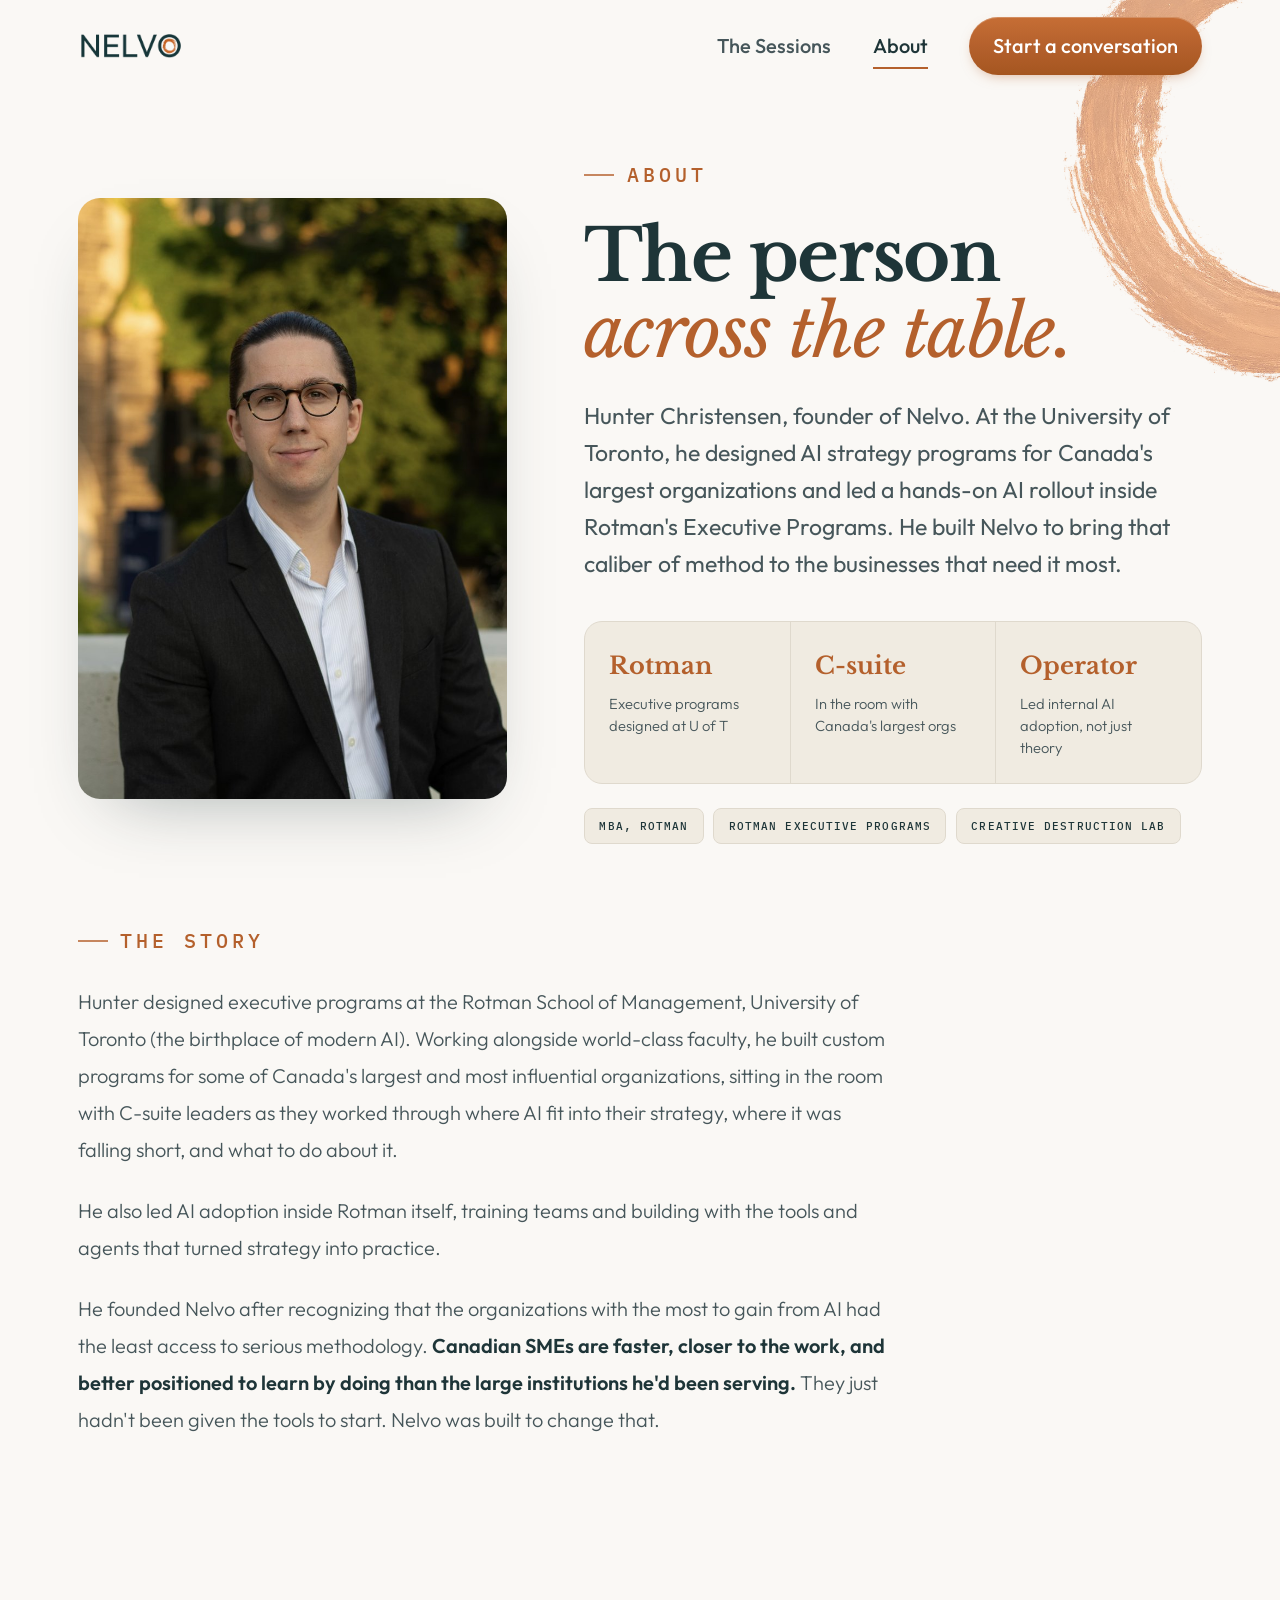
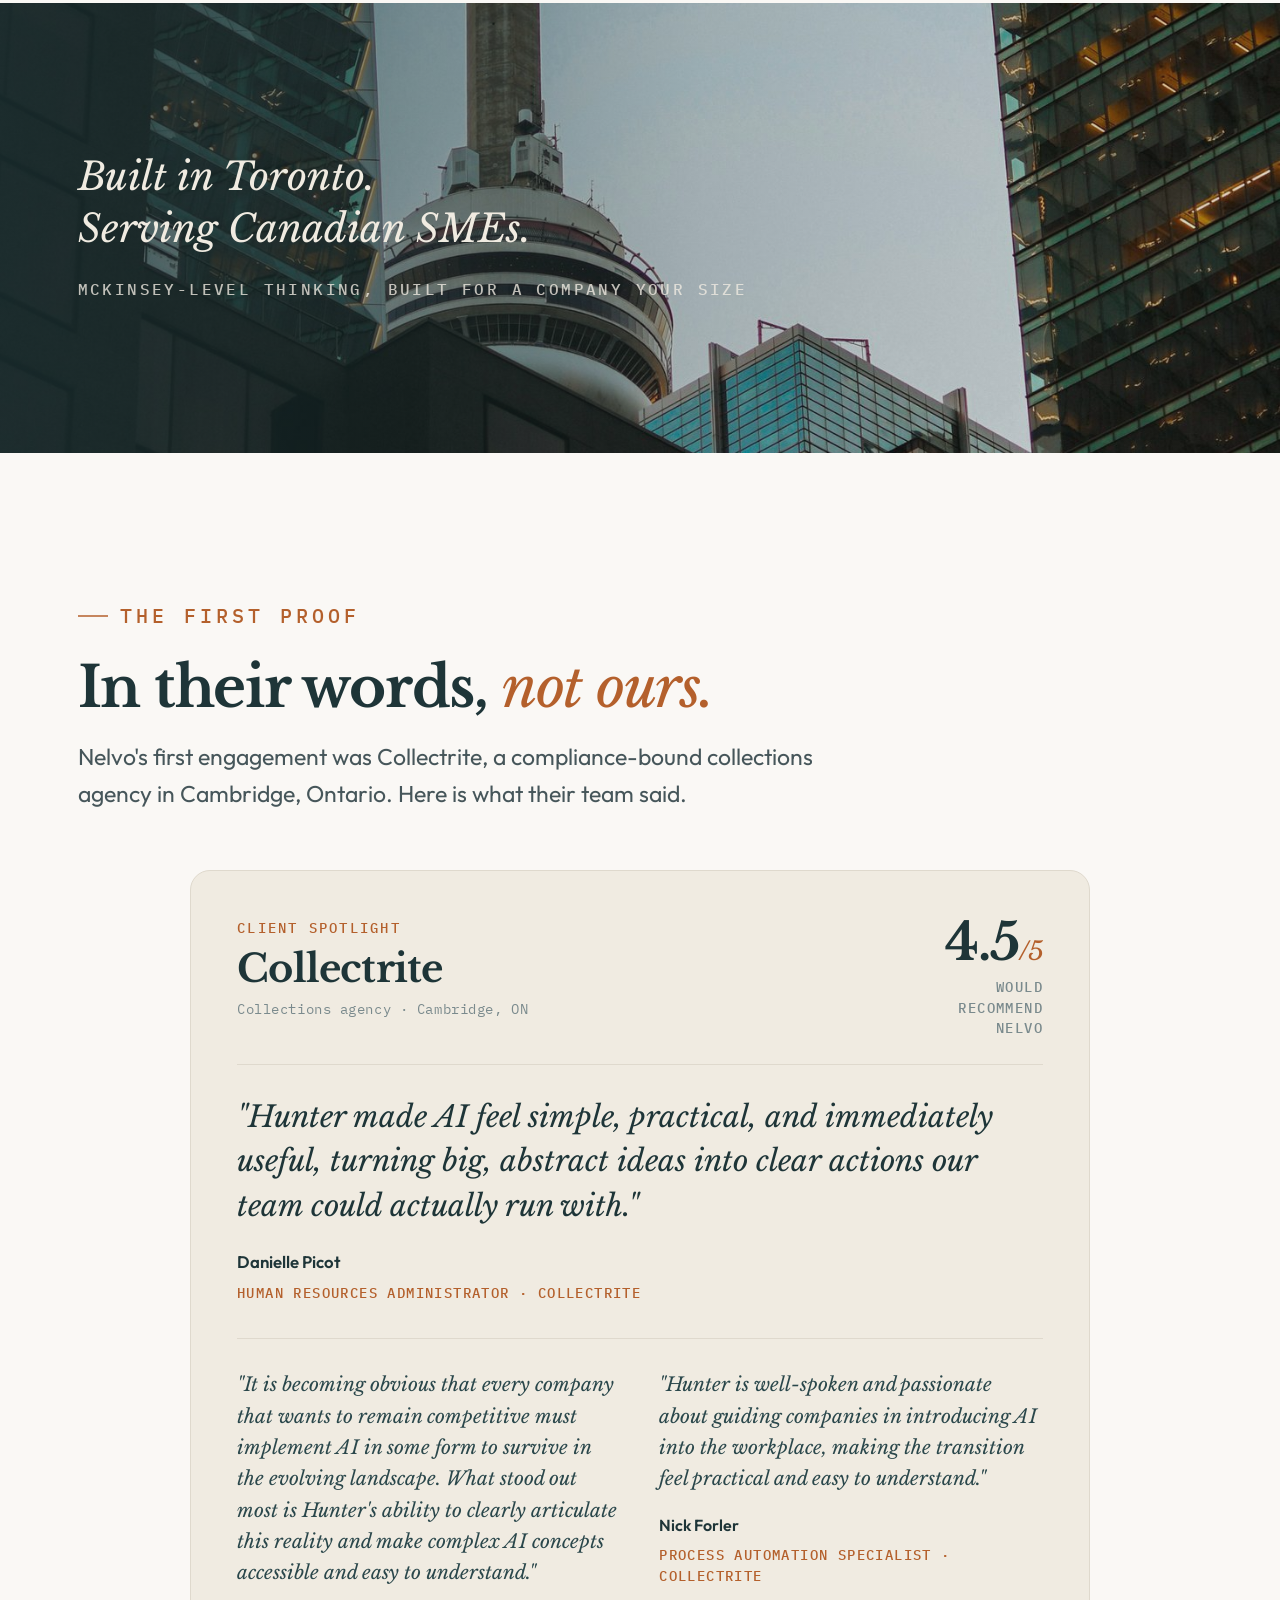
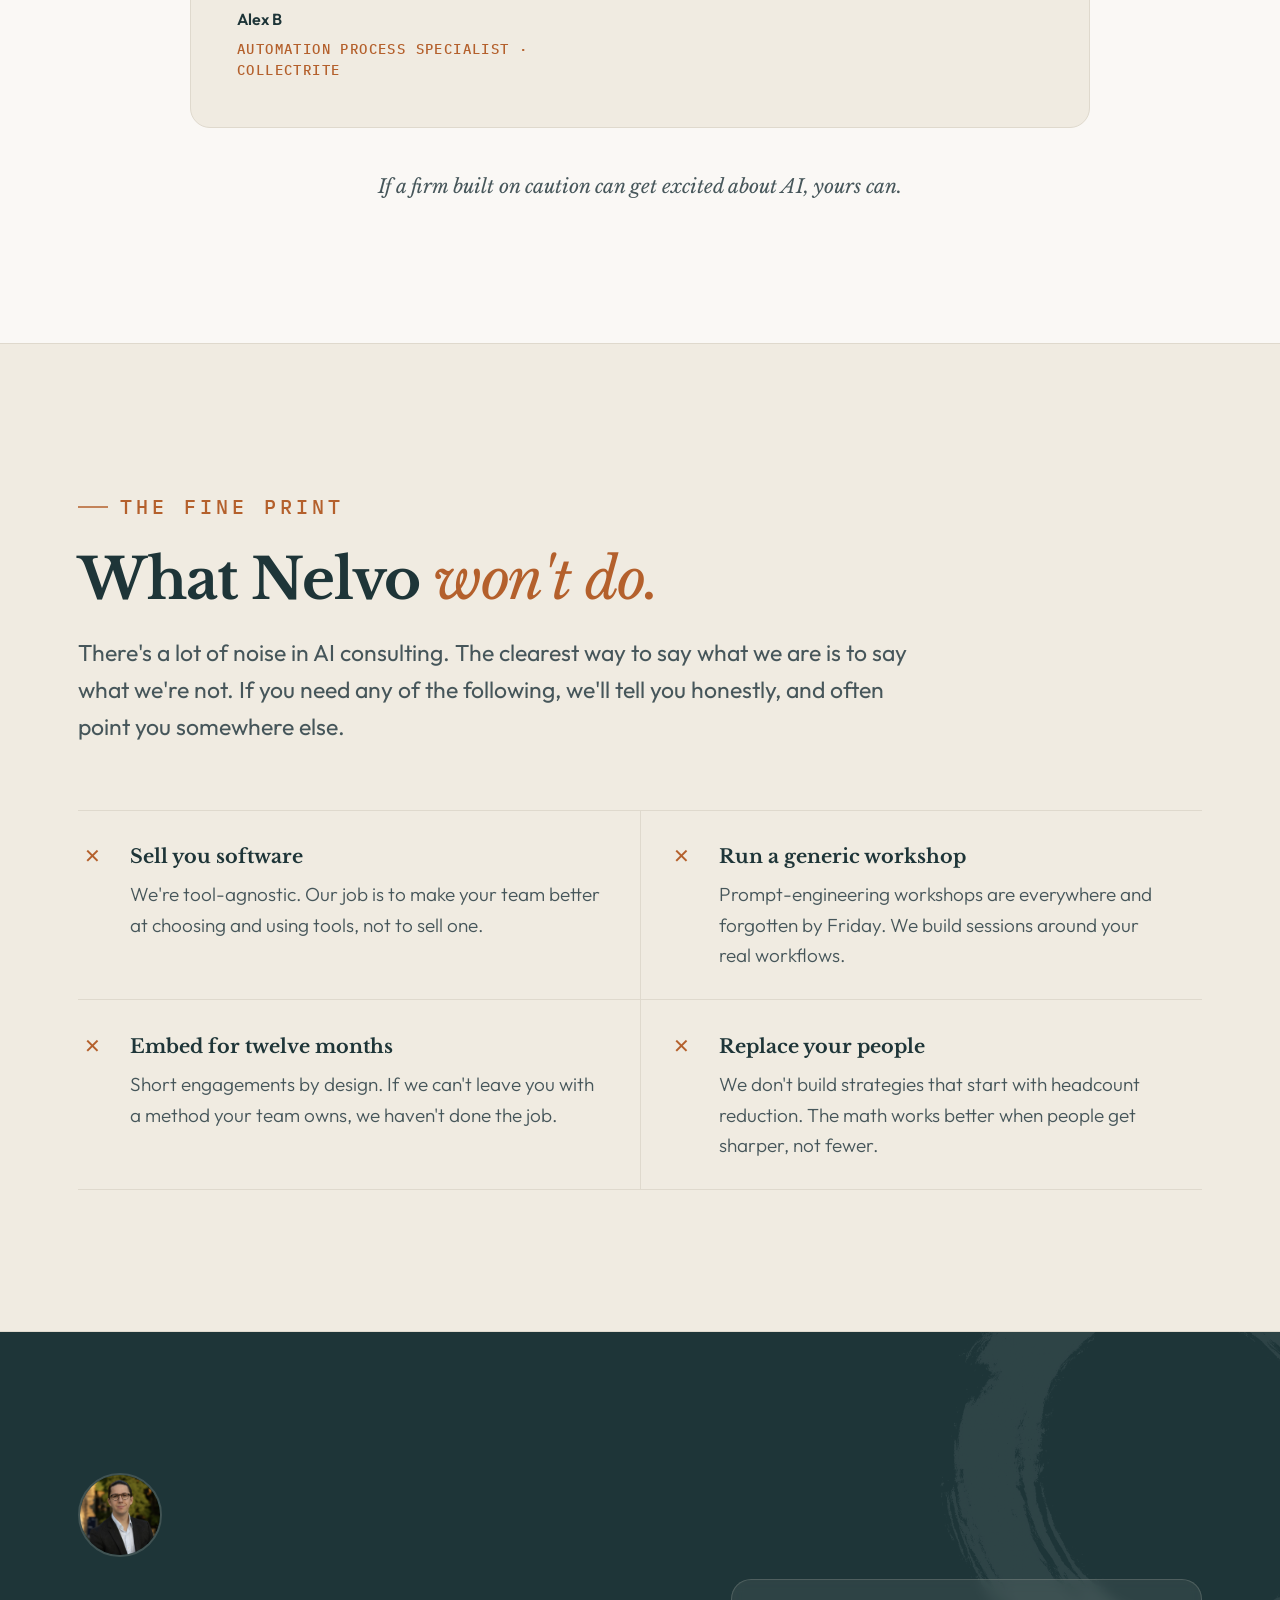
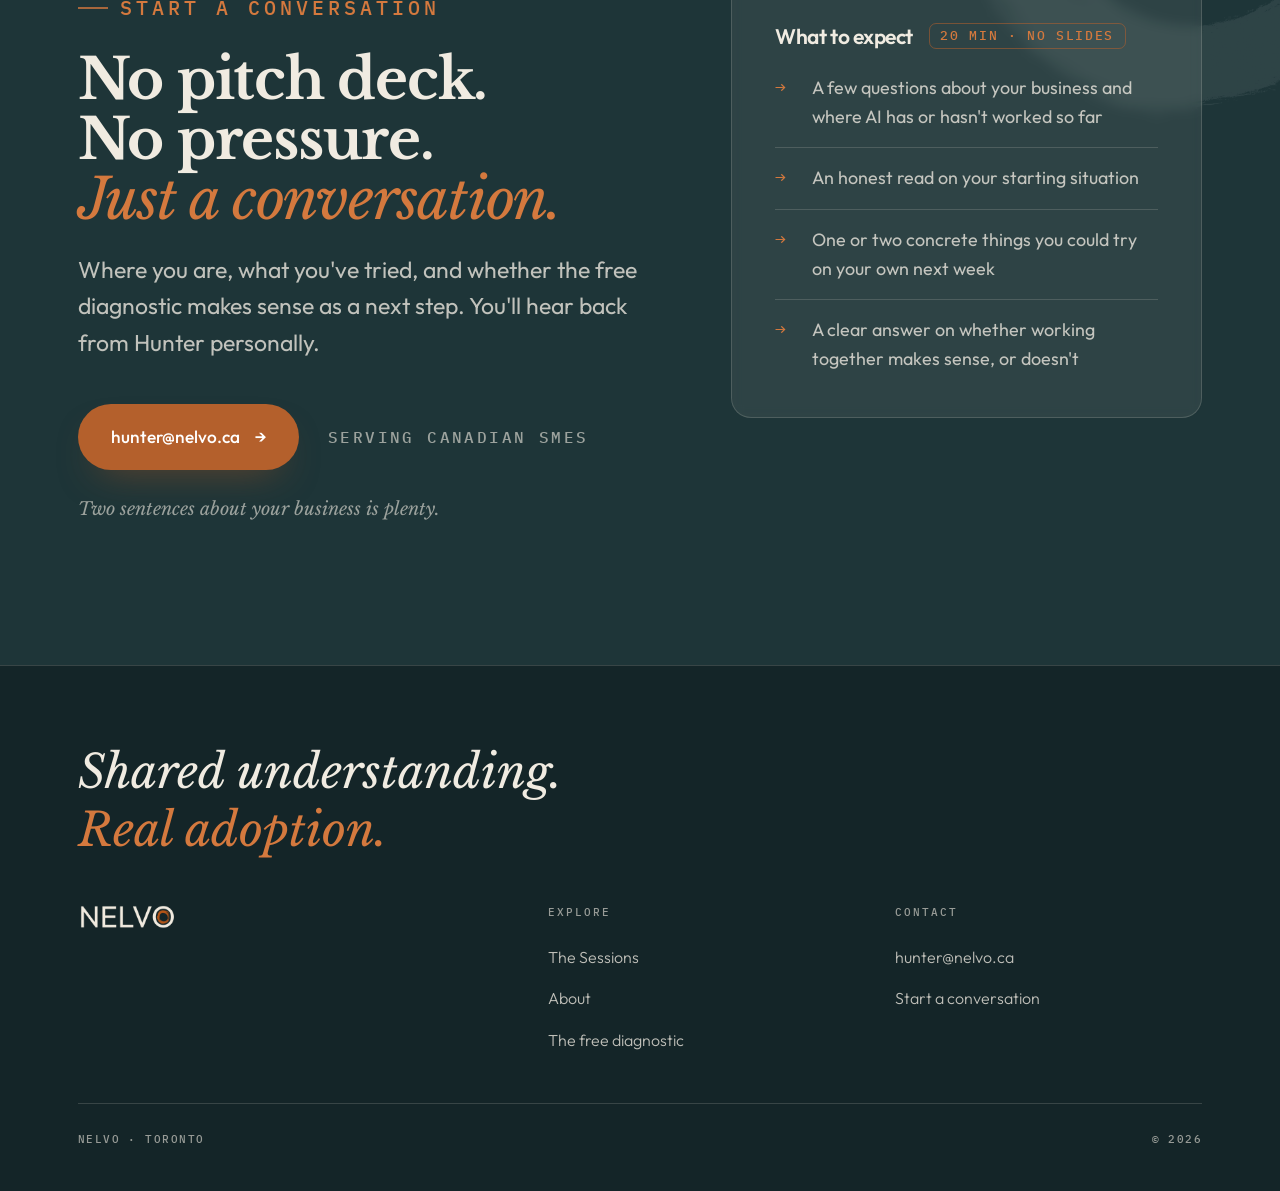
==== commit d5dc56cb: "Add files via upload" ====
--- a/about.html
+++ b/about.html
@@ -44,7 +44,7 @@
       </div>
       <div>
         <span class="eyebrow" style="font-size: 20px">About</span>
-        <h1 class="h1">The person <em>across the table.</em></h1>
+        <h1 class="h1">The person<br><em>across the table.</em></h1>
         <p class="lede">Hunter Christensen, founder of Nelvo. At the University of Toronto, he designed AI strategy programs for Canada's largest organizations and led a hands-on AI rollout inside Rotman's Executive Programs. He built Nelvo to bring that caliber of method to the businesses that need it most.</p>
         <div class="facts">
           <div class="fact"><div class="fv">Rotman</div><div class="fk">Executive programs designed at U of T</div></div>
@@ -79,7 +79,7 @@
   <div class="scrim" aria-hidden="true"></div>
   <div class="band-quote">
     <div class="inner rv">
-      <blockquote>Built in Toronto. Serving Canadian SMEs.</blockquote>
+      <blockquote>Built in Toronto.<br>Serving Canadian SMEs.</blockquote>
       <span class="mono-note">McKinsey-level thinking, built for a company your size</span>
     </div>
   </div>
@@ -179,7 +179,7 @@
     <div class="cta-left rv">
       <img src="Hunter_profile_photo.jpg" alt="Hunter Christensen" class="avatar">
       <span class="eyebrow" style="font-size: 20px">Start a conversation</span>
-      <h2 class="h2">No pitch deck. No pressure. <em>Just a conversation.</em></h2>
+      <h2 class="h2">No pitch deck.<br>No pressure.<br><em>Just a conversation.</em></h2>
       <p class="lede">Where you are, what you've tried, and whether the free diagnostic makes sense as a next step. You'll hear back from Hunter personally.</p>
       <div class="cta-meta">
         <a href="mailto:hunter@nelvo.ca" class="btn">hunter@nelvo.ca <span class="arr">→</span></a>
--- a/style.css
+++ b/style.css
@@ -131,8 +131,9 @@
 .nav-links a:not(.btn-nav):hover { color: var(--ink); }
 .nav-links a:not(.btn-nav):hover::after, .nav-links a.active::after { width: 100%; }
 .nav-links a.active { color: var(--ink); }
-.btn-nav { background: var(--terra); color: #fff; padding: 0.75rem 1.5rem; border-radius: 999px; font-weight: 500; font-size: 0.98rem; transition: background .2s; }
-.btn-nav:hover { background: var(--terra-2); }
+.btn-nav { background-color: var(--terra); background-image: linear-gradient(180deg, #C66E35 0%, var(--terra) 52%, #A55620 100%); color: #fff; padding: 0.75rem 1.5rem; border-radius: 999px; font-weight: 500; font-size: 0.98rem; box-shadow: inset 0 1px 0 rgba(255,255,255,0.22), 0 5px 14px -6px rgba(180,96,44,0.55); transition: background-image .2s, box-shadow .25s var(--ease), transform .2s var(--ease); }
+.btn-nav:hover { background-image: linear-gradient(180deg, #CB7339 0%, var(--terra) 52%, #9A5020 100%); transform: translateY(-1px); box-shadow: inset 0 1px 0 rgba(255,255,255,0.26), 0 9px 20px -7px rgba(180,96,44,0.62); }
+.btn-nav:active { transform: translateY(0); box-shadow: inset 0 1px 2px rgba(120,60,24,0.35), 0 3px 9px -6px rgba(180,96,44,0.5); }
 .burger { display: none; background: none; border: 0; cursor: pointer; width: 46px; height: 46px; position: relative; z-index: 95; }
 .burger span { position: absolute; left: 10px; right: 10px; height: 2px; background: var(--ink); border-radius: 2px; transition: transform .3s var(--ease), opacity .2s, background .3s; }
 .burger span:nth-child(1) { top: 17px; }
@@ -159,6 +160,8 @@
 .hero-enso { position: absolute; right: clamp(-26vw, -340px, -120px); top: 50%; transform: translateY(-50%); width: clamp(420px, 56vw, 880px); height: clamp(420px, 56vw, 880px); opacity: 0.9; z-index: 0; }
 .hero .wrap { position: relative; z-index: 1; }
 .hero .h1 { max-width: 13ch; margin-bottom: 2rem; }
+/* per-letter spans flip to navy where they overlap the enso (set in main.js) */
+.hero .h1 em .eo, .hero .eyebrow .eo, .hero .lede-lead em .eo { transition: color .18s var(--ease); }
 .hero .lede { margin-bottom: 2.8rem; }
 .hero .lede-lead { margin-bottom: 1.25rem; }
 .hero-points { display: flex; flex-direction: column; gap: 0.8rem; margin-bottom: 2.8rem; margin-left: 1.4rem; max-width: 42ch; }
@@ -194,7 +197,8 @@
 .stat .v { font-family: var(--display); font-weight: 700; font-size: clamp(3rem, 5.2vw, 4.6rem); line-height: 1; letter-spacing: -0.03em; display: flex; align-items: baseline; gap: 2px; }
 .stat .v .u { font-style: italic; font-weight: 400; font-size: 0.55em; color: var(--terra); }
 /* reserve digit width so the count-up animation can't reflow the layout (was making the photo jitter) */
-.stat .v [data-count], .jump .jv [data-count] { font-variant-numeric: tabular-nums; display: inline-block; min-width: 2ch; text-align: right; }
+.stat .v [data-count] { font-variant-numeric: tabular-nums; display: inline-block; min-width: 2ch; text-align: right; }
+.jump .jv [data-count] { font-variant-numeric: tabular-nums; }
 .whynow .stat .v [data-count] { text-align: left; }
 .whynow .stat .v [data-count][data-prefix] { min-width: 4.2ch; }
 .stat p { font-size: 1.02rem; color: var(--muted); font-weight: 300; margin-top: 0.8rem; line-height: 1.55; max-width: 30ch; }
@@ -303,6 +307,9 @@
 .belief-fig { position: relative; min-height: 560px; height: 100%; align-self: stretch; }
 .belief-fig img { position: absolute; inset: 0; width: 100%; height: 100%; object-fit: cover; border-radius: 0; filter: saturate(0.7); -webkit-mask-image: linear-gradient(to right, rgba(0,0,0,1) 62%, transparent 100%); mask-image: linear-gradient(to right, rgba(0,0,0,1) 62%, transparent 100%); }
 .belief-copy .h2 { margin-bottom: 2rem; max-width: 17ch; }
+/* keep the eyebrow dash on the first line when it wraps */
+.belief-copy .eyebrow { align-items: flex-start; }
+.belief-copy .eyebrow::before { margin-top: 0.8em; }
 .belief-body { padding-left: 1.8rem; border-left: 3px solid var(--terra); }
 .belief-body p { font-size: 1.12rem; font-weight: 300; color: var(--muted); line-height: 1.75; margin-bottom: 1.1rem; max-width: 52ch; }
 .belief-quote { margin-top: 2.2rem; padding-top: 1.8rem; border-top: 1px solid var(--rule); max-width: 56ch; }
@@ -337,9 +344,15 @@
 .split-seg.work .cap { color: rgba(251,246,239,0.82); }
 /* narrow screens: stack the 20/80 bar vertically so labels aren't clipped */
 @media (max-width: 700px) {
-  .split-bar { flex-direction: column; height: clamp(168px, 48vw, 220px); gap: 6px; max-width: 440px; }
-  .split-seg { flex-direction: row; align-items: center; justify-content: flex-start; gap: 0.75rem; padding: 0 1.3rem; }
-  .split-seg .cap { margin-top: 0; }
+  /* thin proportional bars with the label and percentage beside them */
+  .split-bar { flex-direction: column; height: auto; gap: 1.05rem; max-width: 460px; }
+  .split-seg { flex-direction: row; align-items: center; justify-content: flex-start; gap: 0.6rem; padding: 0; border-radius: 0; overflow: visible; }
+  .split-seg.tech, .split-seg.work { background: transparent; border: none; }
+  .split-seg .pct { font-size: clamp(1.5rem, 6vw, 1.9rem); }
+  .split-seg .cap { margin-top: 0; white-space: nowrap; font-size: 0.72rem; }
+  .split-seg::after { content: ""; flex: none; width: clamp(96px, 34vw, 150px); height: 12px; border-radius: 6px; order: -1; margin-right: 0.35rem; }
+  .split-seg.tech::after { background: linear-gradient(to right, var(--cream-60) 0 20%, rgba(240,235,225,0.12) 20% 100%); }
+  .split-seg.work::after { background: linear-gradient(to right, var(--terra) 0 80%, rgba(240,235,225,0.12) 80% 100%); }
 }
 .method-foot { max-width: 56ch; margin: clamp(3rem, 6vw, 5rem) auto 0; padding-top: clamp(2.4rem, 4.5vw, 3.4rem); border-top: 1px solid var(--rule-dk); }
 .method-foot .enso-divider { width: 60px; height: 60px; margin: 0 auto 1.6rem; }
@@ -379,7 +392,7 @@
 
 /* ── Footer ── */
 .foot { background: #142528; color: var(--surface); border-top: 1px solid var(--rule-dk); padding: clamp(3.4rem, 6vw, 5rem) 0 2.6rem; position: relative; overflow: hidden; }
-.foot-slogan { font-family: var(--display); font-weight: 700; font-style: italic; font-size: clamp(1.7rem, 3.6vw, 2.9rem); color: var(--surface); margin-bottom: 2.8rem; max-width: 18ch; line-height: 1.25; }
+.foot-slogan { font-family: var(--display); font-weight: 400; font-style: italic; font-size: clamp(1.7rem, 3.6vw, 2.9rem); color: var(--surface); margin-bottom: 2.8rem; max-width: 18ch; line-height: 1.25; }
 .foot-slogan em { color: var(--terra-lt); font-weight: 400; }
 .foot-grid { display: grid; grid-template-columns: 1.4fr 1fr 1fr; gap: 2.5rem; align-items: start; margin-bottom: 3rem; position: relative; z-index: 1; }
 .foot-brand img { height: 28px; }
@@ -545,7 +558,12 @@
   .facts { grid-template-columns: 1fr; }
   .fact { border-right: none; border-bottom: 1px solid var(--rule); }
   .fact:last-child { border-bottom: none; }
-  .hero .h1 { max-width: none; }
+  .hero .h1 { max-width: none; white-space: nowrap !important; font-size: clamp(2rem, 10.4vw, 3.6rem) !important; }
+  .hero .h1 > span { display: block; }
+  .hero .h1 em { display: block; }
+  /* keep the eyebrow dash aligned to the first line when it wraps */
+  .hero .eyebrow { align-items: flex-start; }
+  .hero .eyebrow::before { margin-top: 0.8em; }
   .jump .jv { font-size: clamp(2.6rem, 13vw, 3.8rem); }
   .gdot { width: 64px; height: 64px; margin: -32px 0 0 -32px; }
 }
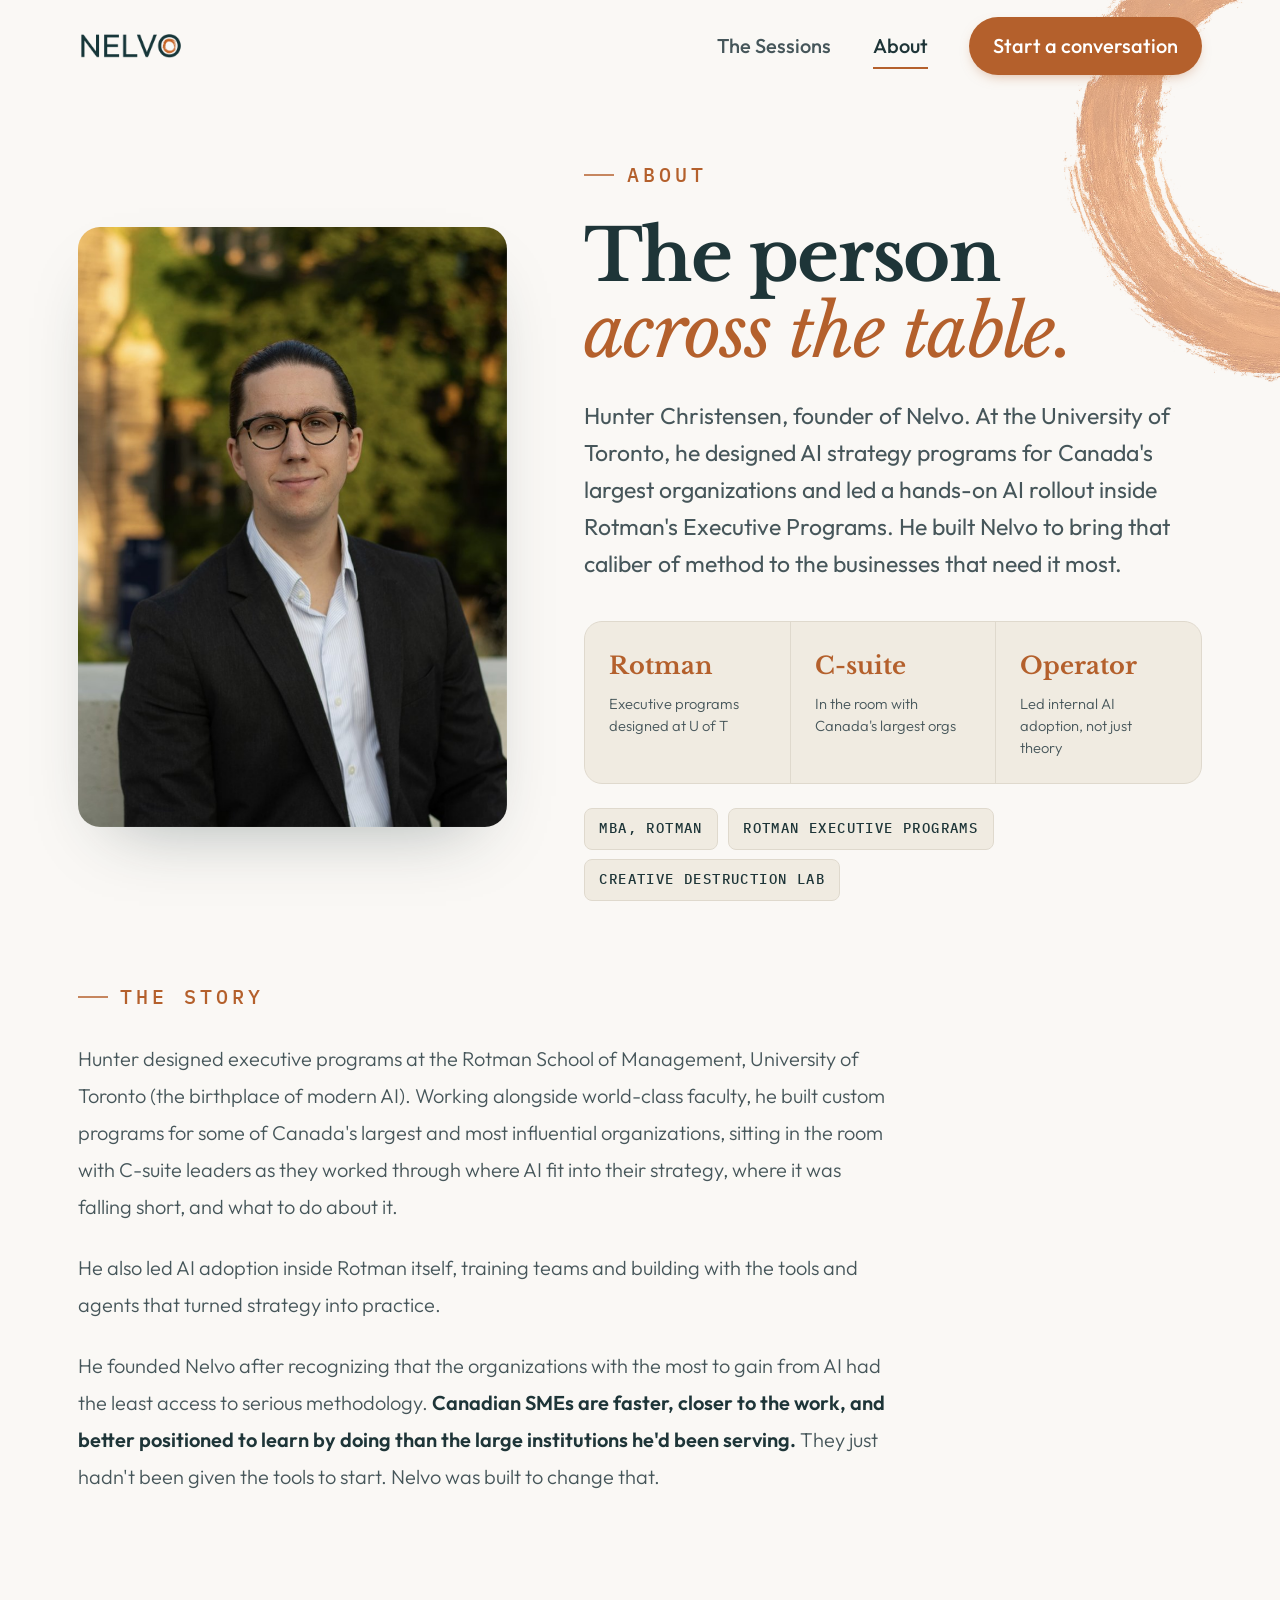
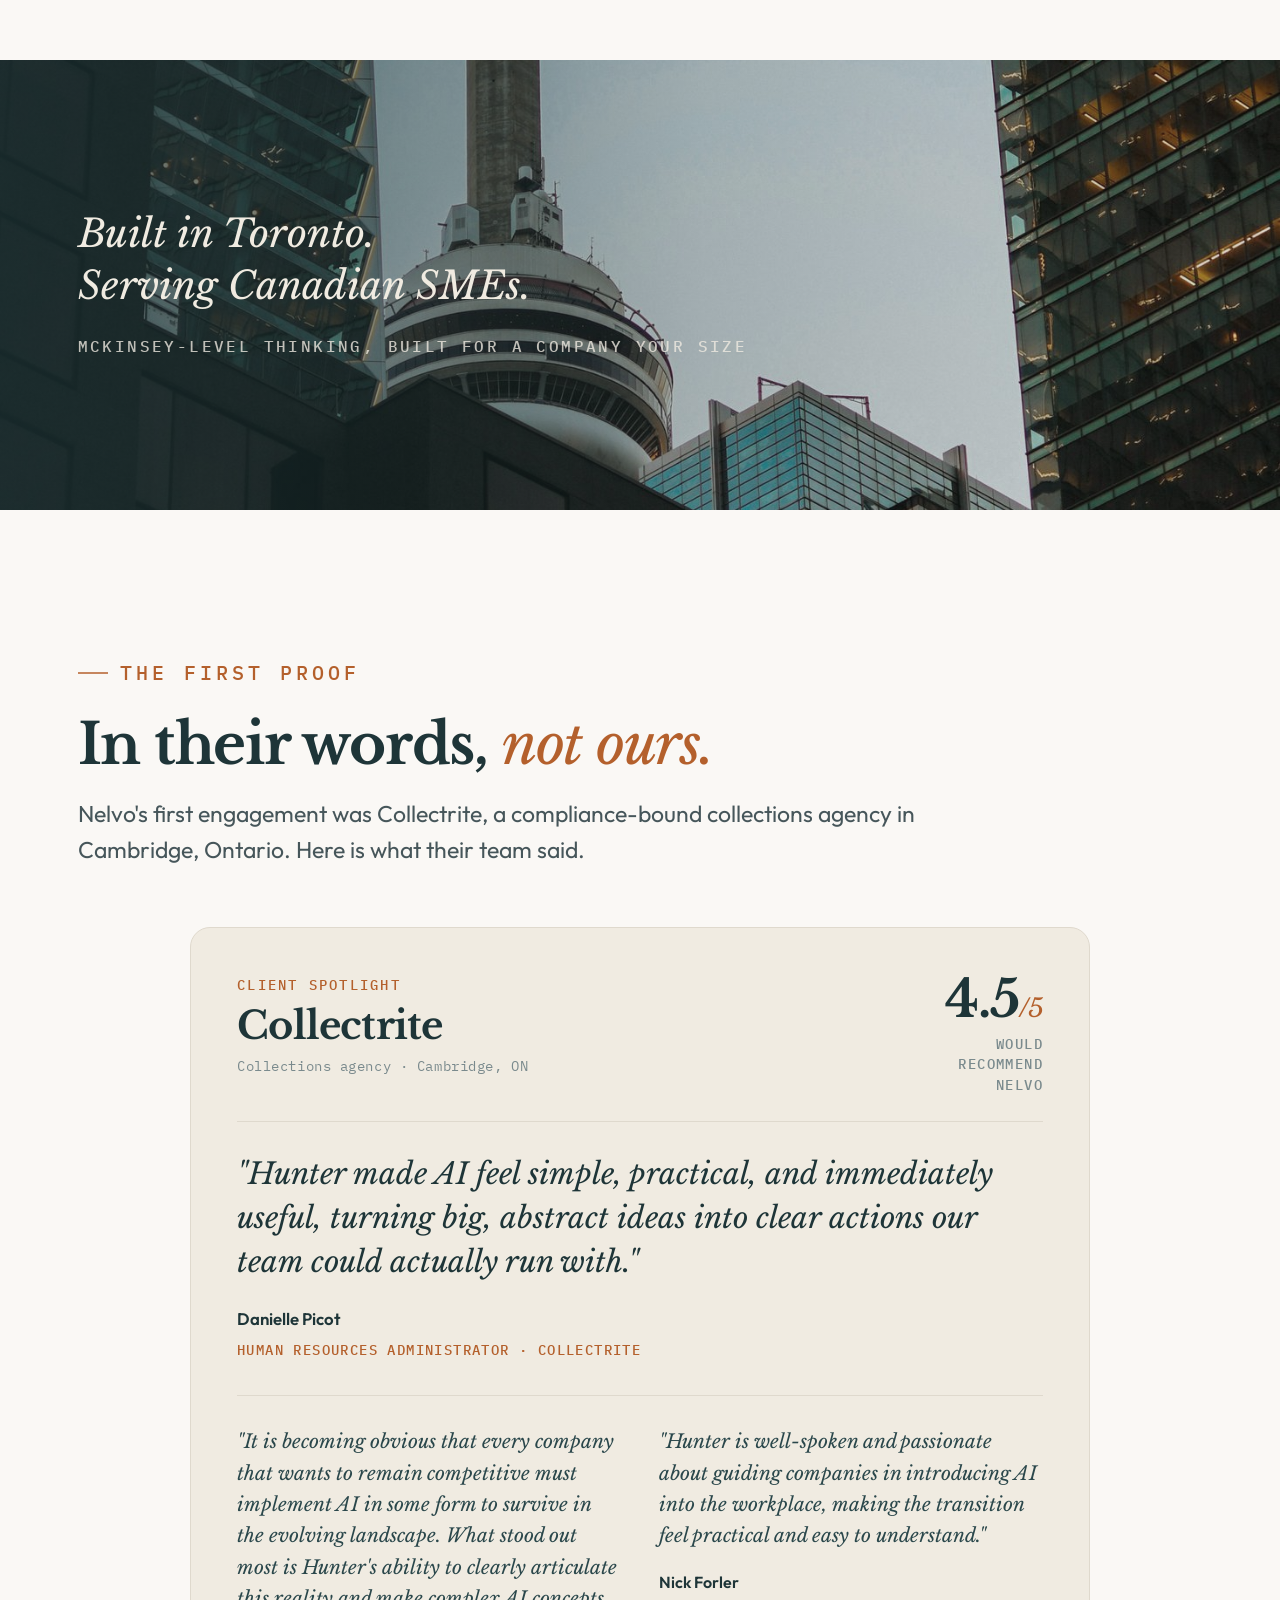
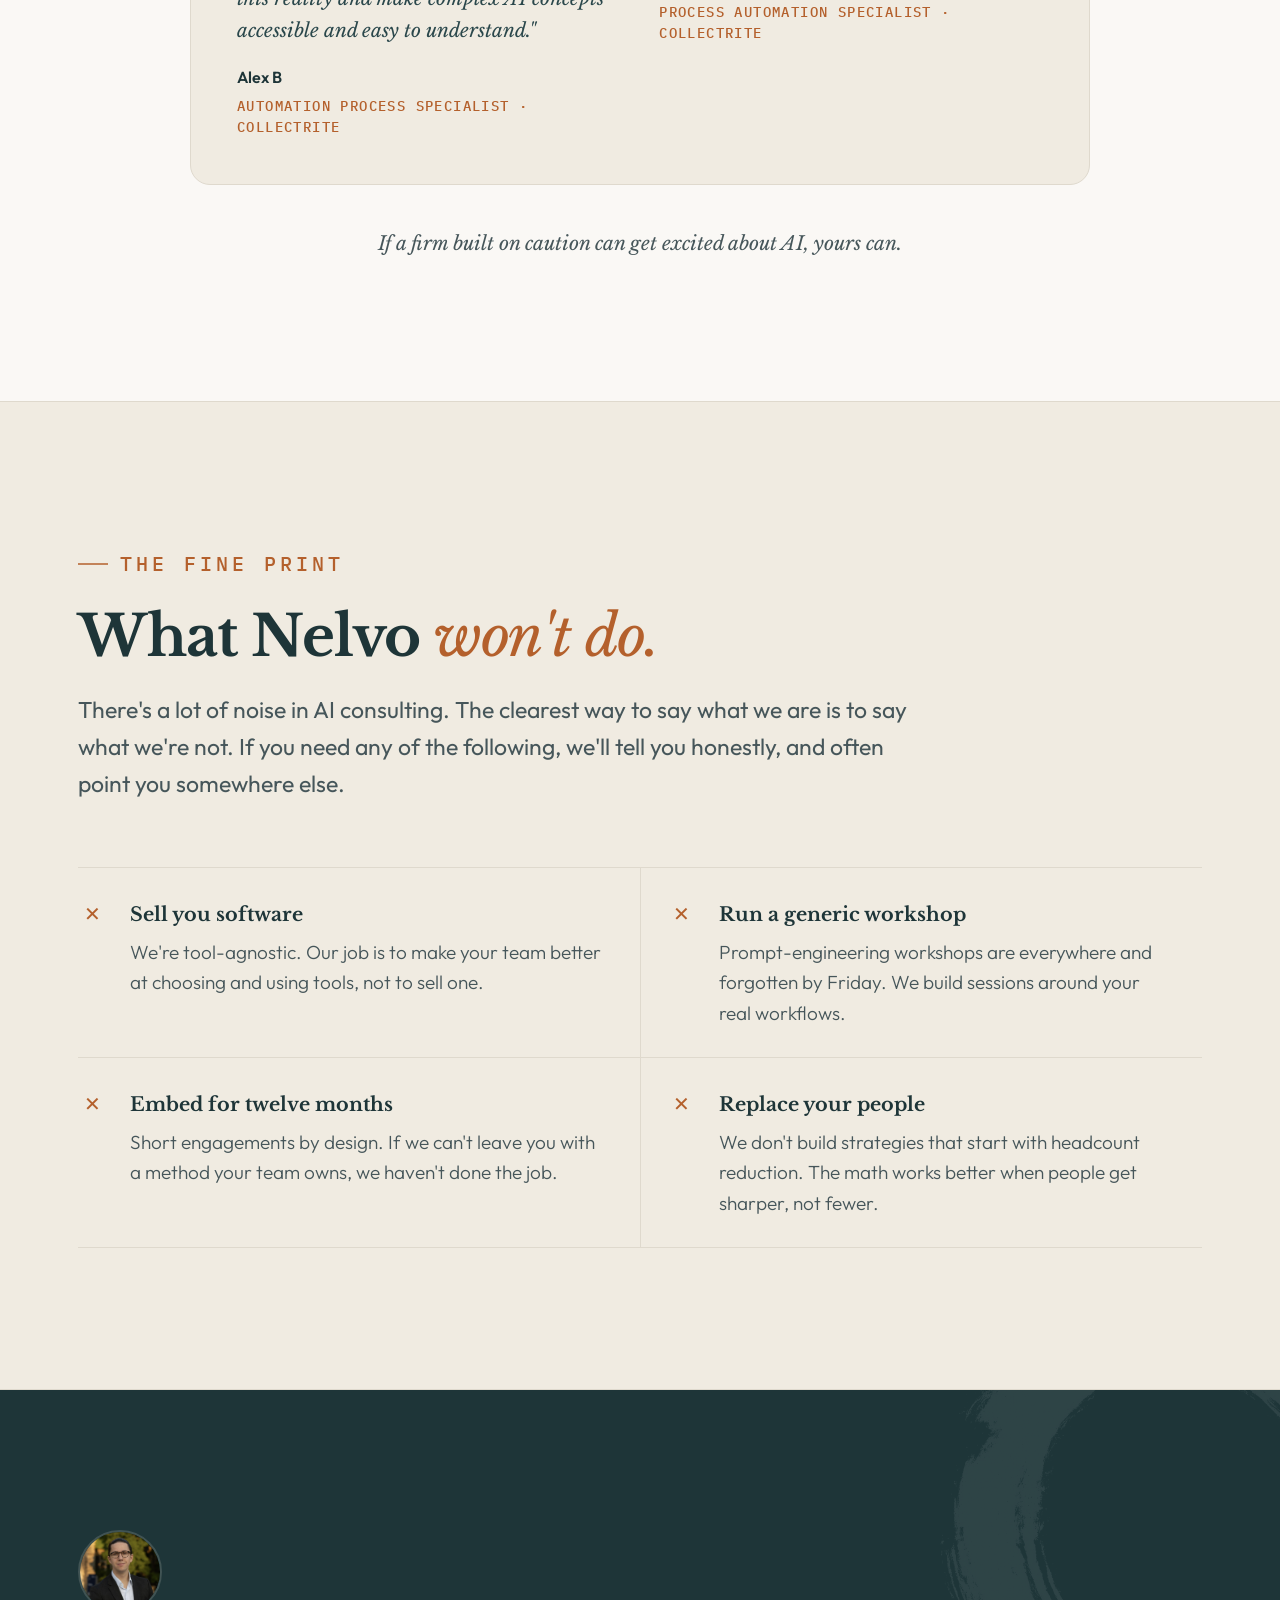
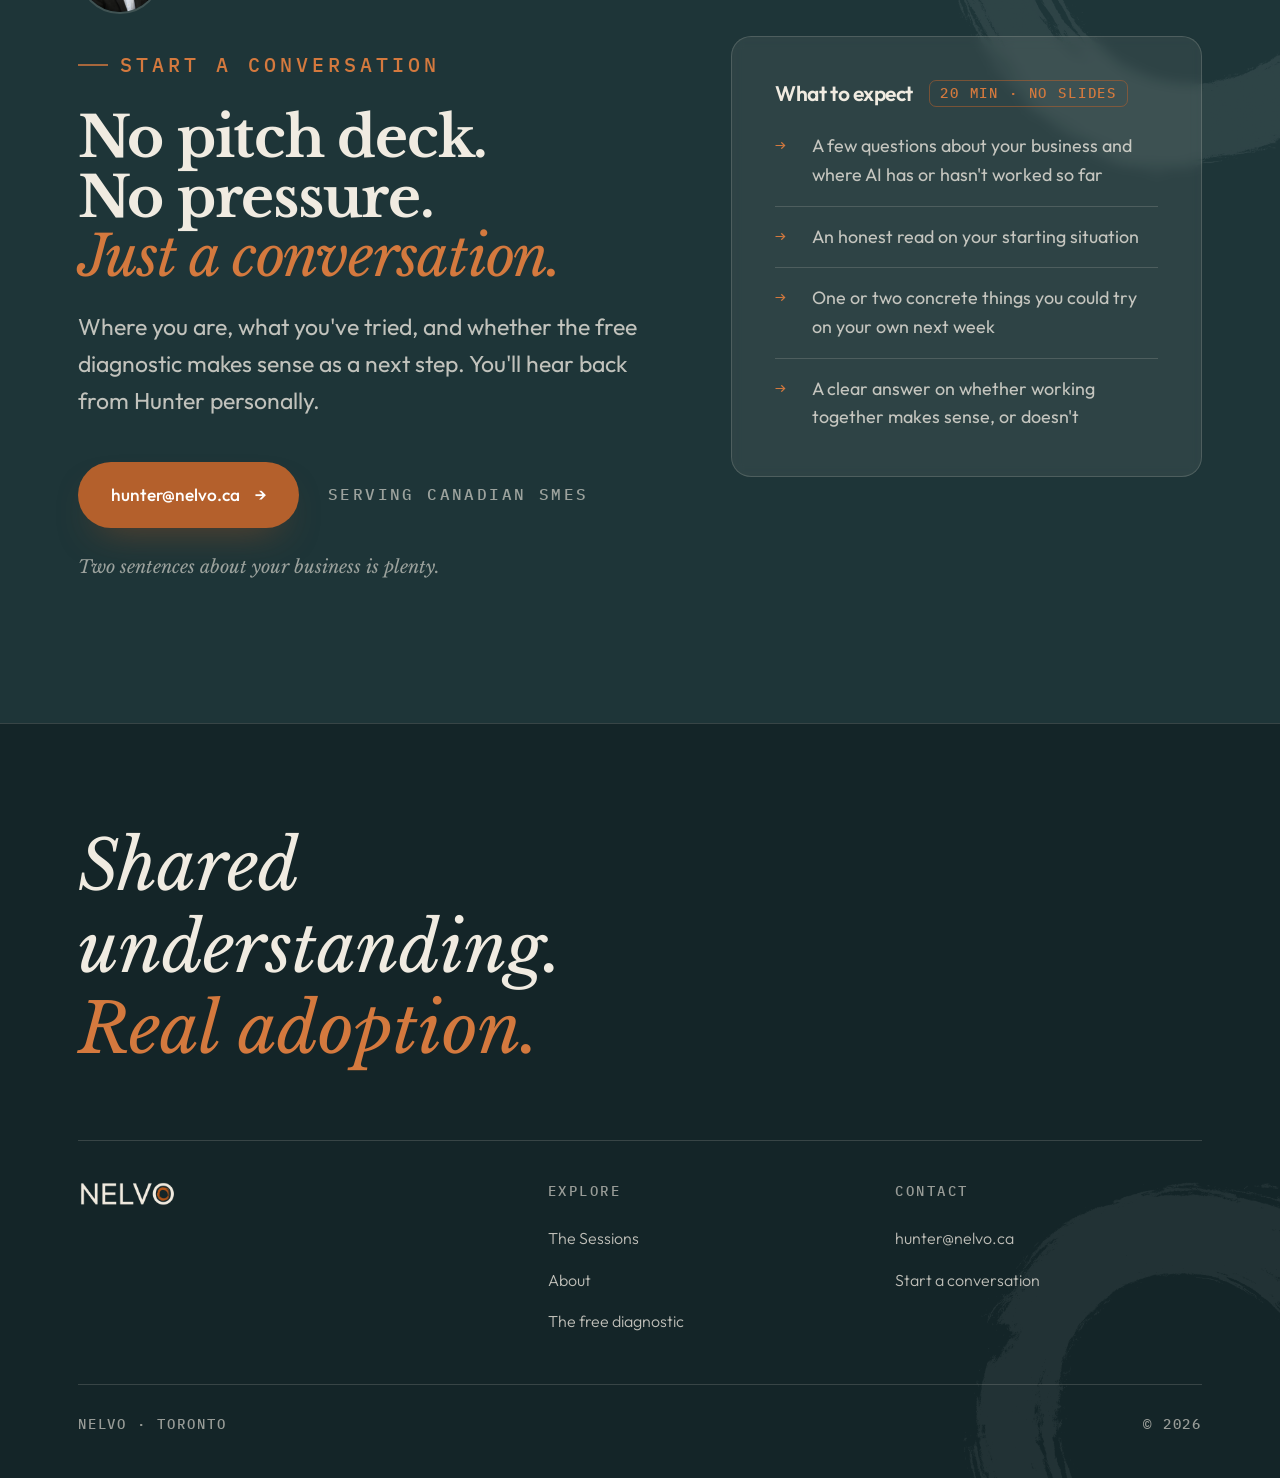
==== commit 5fd764f4: "Add files via upload" ====
--- a/about.html
+++ b/about.html
@@ -5,6 +5,7 @@
 <title>About · Nelvo</title>
 <meta name="viewport" content="width=device-width, initial-scale=1">
 <meta name="description" content="Hunter Christensen designed executive AI programs at Rotman for Canada's largest organizations. Nelvo brings that caliber of method to Canadian SMEs.">
+<meta name="theme-color" content="#FAF8F5">
 <link rel="icon" type="image/png" sizes="32x32" href="mini-logo-32x32.png?v=2">
 <link rel="preconnect" href="https://fonts.googleapis.com">
 <link rel="preconnect" href="https://fonts.gstatic.com" crossorigin>
@@ -17,9 +18,9 @@
   <div class="nav-inner">
     <a href="index.html" class="nav-logo"><img src="logo-dark.png" alt="Nelvo"></a>
     <div class="nav-links">
-      <a href="sessions.html" style="font-size: 20px">The Sessions</a>
-      <a href="about.html" class="active" style="font-size: 20px">About</a>
-      <a href="#contact" class="btn-nav" style="font-size: 20px">Start a conversation</a>
+      <a href="sessions.html">The Sessions</a>
+      <a href="about.html" class="active">About</a>
+      <a href="#contact" class="btn-nav">Start a conversation</a>
     </div>
     <button class="burger" aria-label="Menu" aria-expanded="false"><span></span><span></span><span></span></button>
   </div>
@@ -35,7 +36,7 @@
 <main>
 
 <!-- PAGE HERO -->
-<header class="phero" style="padding-bottom: clamp(2rem, 4vh, 3rem);">
+<header class="phero phero-tight">
   <div class="phero-enso enso" data-spin="0.014" aria-hidden="true"><img src="nelvo-enso-textured.webp" alt=""></div>
   <div class="wrap">
     <div class="ahero">
@@ -43,7 +44,7 @@
         <img src="Hunter_profile_photo.jpg" alt="Hunter Christensen">
       </div>
       <div>
-        <span class="eyebrow" style="font-size: 20px">About</span>
+        <span class="eyebrow">About</span>
         <h1 class="h1">The person<br><em>across the table.</em></h1>
         <p class="lede">Hunter Christensen, founder of Nelvo. At the University of Toronto, he designed AI strategy programs for Canada's largest organizations and led a hands-on AI rollout inside Rotman's Executive Programs. He built Nelvo to bring that caliber of method to the businesses that need it most.</p>
         <div class="facts">
@@ -62,13 +63,13 @@
 </header>
 
 <!-- STORY -->
-<section class="sec" style="padding-top: clamp(1.5rem, 3vw, 2.5rem);">
+<section class="sec story-sec">
   <div class="wrap">
     <div class="story rv">
-      <span class="eyebrow" style="font-size: 20px">The story</span>
-      <p style="font-size: 20px">Hunter designed executive programs at the Rotman School of Management, University of Toronto (the birthplace of modern AI). Working alongside world-class faculty, he built custom programs for some of Canada's largest and most influential organizations, sitting in the room with C-suite leaders as they worked through where AI fit into their strategy, where it was falling short, and what to do about it.</p>
-      <p style="font-size: 20px">He also led AI adoption inside Rotman itself, training teams and building with the tools and agents that turned strategy into practice.</p>
-      <p style="font-size: 20px">He founded Nelvo after recognizing that the organizations with the most to gain from AI had the least access to serious methodology. <strong>Canadian SMEs are faster, closer to the work, and better positioned to learn by doing than the large institutions he'd been serving.</strong> They just hadn't been given the tools to start. Nelvo was built to change that.</p>
+      <span class="eyebrow">The story</span>
+      <p>Hunter designed executive programs at the Rotman School of Management, University of Toronto (the birthplace of modern AI). Working alongside world-class faculty, he built custom programs for some of Canada's largest and most influential organizations, sitting in the room with C-suite leaders as they worked through where AI fit into their strategy, where it was falling short, and what to do about it.</p>
+      <p>He also led AI adoption inside Rotman itself, training teams and building with the tools and agents that turned strategy into practice.</p>
+      <p>He founded Nelvo after recognizing that the organizations with the most to gain from AI had the least access to serious methodology. <strong>Canadian SMEs are faster, closer to the work, and better positioned to learn by doing than the large institutions he'd been serving.</strong> They just hadn't been given the tools to start. Nelvo was built to change that.</p>
     </div>
   </div>
 </section>
@@ -89,9 +90,9 @@
 <section class="sec" id="testimonials">
   <div class="wrap">
     <div class="testi-head rv">
-      <span class="eyebrow" style="font-size: 20px">The first proof</span>
+      <span class="eyebrow">The first proof</span>
       <h2 class="h2">In their words, <em>not ours.</em></h2>
-      <p class="lede" style="max-width: 850px;">Nelvo's first engagement was Collectrite, a compliance-bound collections agency in Cambridge, Ontario. Here is what their team said.</p>
+      <p class="lede">Nelvo's first engagement was Collectrite, a compliance-bound collections agency in Cambridge, Ontario. Here is what their team said.</p>
     </div>
     <div class="spotlight rv">
       <div class="spot-head">
@@ -112,14 +113,14 @@
       </div>
       <div class="spot-voices">
         <div class="spot-voice">
-          <blockquote style="font-size: 19px;">"It is becoming obvious that every company that wants to remain competitive must implement AI in some form to survive in the evolving landscape. What stood out most is Hunter's ability to clearly articulate this reality and make complex AI concepts accessible and easy to understand."</blockquote>
+          <blockquote>"It is becoming obvious that every company that wants to remain competitive must implement AI in some form to survive in the evolving landscape. What stood out most is Hunter's ability to clearly articulate this reality and make complex AI concepts accessible and easy to understand."</blockquote>
           <div class="who">
             <div class="n">Alex B</div>
             <span class="t">Automation Process Specialist · Collectrite</span>
           </div>
         </div>
         <div class="spot-voice">
-          <blockquote style="font-size: 19px;">"Hunter is well-spoken and passionate about guiding companies in introducing AI into the workplace, making the transition feel practical and easy to understand."</blockquote>
+          <blockquote>"Hunter is well-spoken and passionate about guiding companies in introducing AI into the workplace, making the transition feel practical and easy to understand."</blockquote>
           <div class="who">
             <div class="n">Nick Forler</div>
             <span class="t">Process Automation Specialist · Collectrite</span>
@@ -132,40 +133,40 @@
 </section>
 
 <!-- WON'T DO -->
-<section class="sec" style="background: var(--surface); border-top: 1px solid var(--rule); border-bottom: 1px solid var(--rule);">
+<section class="sec sec-surface sec-surface-b">
   <div class="wrap">
     <div class="outcomes-head rv">
-      <span class="eyebrow" style="font-size: 20px">The fine print</span>
+      <span class="eyebrow">The fine print</span>
       <h2 class="h2">What Nelvo <em>won't do.</em></h2>
       <p class="lede">There's a lot of noise in AI consulting. The clearest way to say what we are is to say what we're not. If you need any of the following, we'll tell you honestly, and often point you somewhere else.</p>
     </div>
     <div class="nodo rv">
       <div class="nodo-item">
-        <span class="x" style="font-size: 20px">✕</span>
+        <span class="x">✕</span>
         <div>
           <h4>Sell you software</h4>
-          <p style="font-size: 19px">We're tool-agnostic. Our job is to make your team better at choosing and using tools, not to sell one.</p>
-        </div>
-      </div>
-      <div class="nodo-item">
-        <span class="x" style="font-size: 20px">✕</span>
+          <p>We're tool-agnostic. Our job is to make your team better at choosing and using tools, not to sell one.</p>
+        </div>
+      </div>
+      <div class="nodo-item">
+        <span class="x">✕</span>
         <div>
           <h4>Run a generic workshop</h4>
-          <p style="font-size: 19px">Prompt-engineering workshops are everywhere and forgotten by Friday. We build sessions around your real workflows.</p>
-        </div>
-      </div>
-      <div class="nodo-item">
-        <span class="x" style="font-size: 20px">✕</span>
+          <p>Prompt-engineering workshops are everywhere and forgotten by Friday. We build sessions around your real workflows.</p>
+        </div>
+      </div>
+      <div class="nodo-item">
+        <span class="x">✕</span>
         <div>
           <h4>Embed for twelve months</h4>
-          <p style="font-size: 19px">Short engagements by design. If we can't leave you with a method your team owns, we haven't done the job.</p>
-        </div>
-      </div>
-      <div class="nodo-item">
-        <span class="x" style="font-size: 20px">✕</span>
+          <p>Short engagements by design. If we can't leave you with a method your team owns, we haven't done the job.</p>
+        </div>
+      </div>
+      <div class="nodo-item">
+        <span class="x">✕</span>
         <div>
           <h4>Replace your people</h4>
-          <p style="font-size: 19px">We don't build strategies that start with headcount reduction. The math works better when people get sharper, not fewer.</p>
+          <p>We don't build strategies that start with headcount reduction. The math works better when people get sharper, not fewer.</p>
         </div>
       </div>
     </div>
@@ -174,11 +175,11 @@
 
 <!-- CTA -->
 <section class="sec dark" id="contact">
-  <div class="enso-wm enso" style="right: -180px; top: -140px;" data-spin="0.012" aria-hidden="true"><img src="nelvo-enso-textured.webp" alt=""></div>
+  <div class="enso-wm enso wm-tr" data-spin="0.012" aria-hidden="true"><img src="nelvo-enso-textured.webp" alt=""></div>
   <div class="wrap cta-grid">
     <div class="cta-left rv">
       <img src="Hunter_profile_photo.jpg" alt="Hunter Christensen" class="avatar">
-      <span class="eyebrow" style="font-size: 20px">Start a conversation</span>
+      <span class="eyebrow">Start a conversation</span>
       <h2 class="h2">No pitch deck.<br>No pressure.<br><em>Just a conversation.</em></h2>
       <p class="lede">Where you are, what you've tried, and whether the free diagnostic makes sense as a next step. You'll hear back from Hunter personally.</p>
       <div class="cta-meta">
@@ -187,7 +188,7 @@
       </div>
       <span class="serif-note">Two sentences about your business is plenty.</span>
     </div>
-    <div class="expect rv" style="--d:.15s">
+    <div class="expect rv d2">
       <h3>What to expect <span class="time">20 min · No slides</span></h3>
       <ul>
         <li>A few questions about your business and where AI has or hasn't worked so far</li>
@@ -203,6 +204,7 @@
 
 <!-- FOOTER -->
 <footer class="foot">
+  <div class="foot-enso enso" aria-hidden="true"><img src="nelvo-enso-textured.webp" alt=""></div>
   <div class="wrap">
     <p class="foot-slogan">Shared understanding. <em>Real adoption.</em></p>
     <div class="foot-grid">
--- a/style.css
+++ b/style.css
@@ -1,9 +1,10 @@
 /* ═══════════════════════════════════════════════════════════════
-   NELVO v5 · "THE BIG READ"
-   Conversion-first copy architecture, oversized type, textured
-   ensō as the living brand mark.
+   NELVO v7 · "THE BIG READ, CHOREOGRAPHED"
+   Same copy, same brand, elevated composition and motion.
    Brand: Libre Baskerville · Outfit · IBM Plex Mono
    Teal #1E3538 · Cream #FAF8F5/#F0EBE1 · Terracotta #B4602C
+   All hidden initial states live inside prefers-reduced-motion:
+   no-preference blocks, so reduced motion always sees a full page.
    ═══════════════════════════════════════════════════════════════ */
 
 :root {
@@ -30,6 +31,9 @@
   --gut: clamp(1.4rem, 4.5vw, 4rem);
   --sec: clamp(5.5rem, 11vw, 9.5rem);
   --ease: cubic-bezier(.22,.61,.2,1);
+  --dur-1: .3s;
+  --dur-2: .6s;
+  --dur-3: .95s;
 }
 
 *, *::before, *::after { box-sizing: border-box; margin: 0; padding: 0; }
@@ -43,20 +47,29 @@
 a { color: inherit; text-decoration: none; }
 ul { list-style: none; }
 h1, h2, h3 { font-family: var(--display); font-weight: 700; line-height: 1.06; letter-spacing: -0.022em; }
+h2, h3 { text-wrap: balance; }
 h1 em, h2 em, h3 em { font-style: italic; font-weight: 400; color: var(--terra); }
 .dark h1 em, .dark h2 em, .dark h3 em { color: var(--terra-lt); }
 ::selection { background: rgba(180,96,44,0.24); }
+a:focus-visible, button:focus-visible, summary:focus-visible { outline: 2px solid var(--terra); outline-offset: 3px; border-radius: 3px; }
+
+/* cross-page fade (progressive enhancement; disabled under reduced motion below) */
+@view-transition { navigation: auto; }
+::view-transition-old(root), ::view-transition-new(root) { animation-duration: .24s; }
 
 .wrap { max-width: var(--wrap); margin: 0 auto; padding: 0 var(--gut); }
 .sec { padding: var(--sec) 0; position: relative; }
+.sec-tight { padding-top: 0; }
+.sec-surface { background: var(--surface); border-top: 1px solid var(--rule); }
+.sec-surface-b { border-bottom: 1px solid var(--rule); }
 
 /* ── Type utilities ── */
 .eyebrow {
-  font-family: var(--mono); font-size: 1rem; font-weight: 500;
+  font-family: var(--mono); font-size: 1.25rem; font-weight: 500;
   letter-spacing: 0.2em; text-transform: uppercase; color: var(--terra);
   display: inline-flex; align-items: center; gap: 0.8rem; margin-bottom: 1.6rem;
 }
-.eyebrow::before { content: ''; width: 30px; height: 2px; background: var(--terra); opacity: 0.75; }
+.eyebrow::before { content: ''; width: 30px; height: 2px; background: var(--terra); opacity: 0.75; flex: none; }
 .dark .eyebrow { color: var(--terra-lt); }
 .dark .eyebrow::before { background: var(--terra-lt); }
 .h1 { font-size: clamp(3rem, 7vw, 6.2rem); }
@@ -64,8 +77,9 @@
 .h3 { font-size: clamp(1.6rem, 2.4vw, 2.1rem); }
 .lede {
   font-size: clamp(1.35rem, 1.8vw, 1.62rem); line-height: 1.6;
-  font-weight: 400; color: var(--muted); max-width: 56ch;
-}
+  font-weight: 400; color: var(--muted); max-width: 56ch; text-wrap: pretty;
+}
+.lede-light { font-weight: 300; }
 .dark .lede { color: var(--cream-78); }
 .mono-note {
   font-family: var(--mono); font-size: 1rem; font-weight: 500;
@@ -75,17 +89,20 @@
 .serif-note { font-family: var(--display); font-style: italic; font-size: 1.12rem; color: var(--faint); }
 .dark .serif-note { color: var(--cream-60); }
 
-/* ── Buttons ── */
+/* ── Buttons (solid terracotta; depth from color and motion, not gradients) ── */
 .btn {
   display: inline-flex; align-items: center; gap: 0.9rem;
   background: var(--terra); color: #fff; font-weight: 500;
   font-size: 1.08rem; padding: 1.15rem 2.1rem; border-radius: 999px;
-  transition: background .25s, transform .25s var(--ease), box-shadow .3s;
+  transition: background var(--dur-1), transform var(--dur-1) var(--ease), box-shadow var(--dur-1);
   box-shadow: 0 18px 38px -20px rgba(154,81,37,0.7);
 }
 .btn:hover { background: var(--terra-2); transform: translateY(-2px); }
-.btn .arr { transition: transform .25s var(--ease); }
+.btn:active { transform: translateY(0); box-shadow: 0 10px 22px -16px rgba(154,81,37,0.7); }
+.btn .arr { transition: transform var(--dur-1) var(--ease) .06s; }
 .btn:hover .arr { transform: translateX(5px); }
+.btn-ink { background: var(--ink); box-shadow: 0 18px 38px -20px rgba(30,53,56,0.7); }
+.btn-ink:hover { background: #142528; }
 .btn-ghost {
   display: inline-flex; align-items: center; gap: 0.8rem;
   font-weight: 500; font-size: 1.08rem; color: var(--ink);
@@ -93,25 +110,52 @@
   transition: color .2s, border-color .2s;
 }
 .btn-ghost:hover { color: var(--terra); border-color: var(--terra); }
-.btn-ghost .arr { transition: transform .25s var(--ease); }
+.btn-ghost .arr { transition: transform var(--dur-1) var(--ease) .06s; }
 .btn-ghost:hover .arr { transform: translateX(5px); }
 .dark .btn-ghost { color: var(--surface); border-color: var(--cream-60); }
 .dark .btn-ghost:hover { color: var(--terra-lt); border-color: var(--terra-lt); }
 
-/* ── Reveal motion ── */
-.rv { opacity: 0; transform: translateY(30px); transition: opacity .95s var(--ease), transform .95s var(--ease); transition-delay: var(--d, 0s); }
+/* ── Reveal motion (trigger classes; hidden states gated below) ── */
 .rv.in { opacity: 1; transform: none; }
+.d1 { --d: .08s; } .d2 { --d: .16s; } .d3 { --d: .24s; } .d4 { --d: .32s; }
 @keyframes riseIn { from { opacity: 0; transform: translateY(30px); } to { opacity: 1; transform: none; } }
+
+@media (prefers-reduced-motion: no-preference) {
+  .rv { opacity: 0; transform: translateY(30px); transition: opacity var(--dur-3) var(--ease), transform var(--dur-3) var(--ease); transition-delay: var(--d, 0s); }
+  .rv.in { opacity: 1; transform: none; }
+  /* image wipe variant: clip the child image, never the observed container
+     (Chrome's IntersectionObserver applies the element's own clip-path, so a
+     fully-clipped container reports zero intersection and never reveals) */
+  .rv-clip { opacity: 1; transform: none; }
+  .rv-clip img { clip-path: inset(0 100% 0 0); transition: clip-path 1.1s var(--ease); transition-delay: var(--d, 0s); }
+  .rv-clip.in img { clip-path: inset(0 0 0 0); }
+}
 @media (prefers-reduced-motion: reduce) {
-  .rv { opacity: 1 !important; transform: none !important; transition: none !important; }
-  *, *::before, *::after { animation: none !important; }
+  .rv, .rv-clip, .rv-clip img { opacity: 1 !important; transform: none !important; transition: none !important; clip-path: none !important; }
+  *, *::before, *::after { animation: none !important; transition-duration: .01ms !important; }
   html { scroll-behavior: auto; }
   [data-spin] { transform: none !important; }
+  @view-transition { navigation: none; }
 }
 
 /* ── Ensō (textured webp) ── */
 .enso { pointer-events: none; user-select: none; }
 .enso img { width: 100%; height: 100%; object-fit: contain; }
+.enso-wm { position: absolute; width: clamp(380px, 44vw, 640px); height: clamp(380px, 44vw, 640px); opacity: 0.07; filter: grayscale(1) brightness(3); }
+.wm-tr { right: -180px; top: -140px; }
+.wm-bl { left: clamp(-200px, -13vw, -160px); bottom: -180px; }
+
+/* ── Unified photo treatment ── */
+.whynow-photo img, .room-banner img, .photo-band img { filter: saturate(0.78); }
+
+/* scroll-driven parallax: progressive enhancement only */
+@supports (animation-timeline: view()) {
+  @media (prefers-reduced-motion: no-preference) {
+    .whynow-photo img, .room-banner img { scale: 1.12; animation: plx linear both; animation-timeline: view(); }
+    .photo-band img { animation: plx linear both; animation-timeline: view(); }
+  }
+}
+@keyframes plx { from { translate: 0 -3.5%; } to { translate: 0 3.5%; } }
 
 /* ── Nav ── */
 .nav { position: fixed; top: 0; left: 0; right: 0; z-index: 90; transition: background .35s var(--ease), box-shadow .35s, border-color .35s; border-bottom: 1px solid transparent; }
@@ -126,16 +170,18 @@
 .home .nav-logo img { height: 84px; }
 .home .nav.scrolled .nav-logo img { height: 30px; }
 .nav-links { display: flex; align-items: center; gap: 2.6rem; }
-.nav-links a:not(.btn-nav) { font-weight: 500; font-size: 1.02rem; color: var(--muted); position: relative; padding: 0.4rem 0; transition: color .2s; }
-.nav-links a:not(.btn-nav)::after { content: ''; position: absolute; left: 0; bottom: 0; height: 2px; width: 0; background: var(--terra); transition: width .25s var(--ease); }
+.nav-links a:not(.btn-nav) { font-weight: 500; font-size: 1.25rem; color: var(--muted); position: relative; padding: 0.4rem 0; transition: color .2s; }
+/* underline grows in from the left, exits to the right */
+.nav-links a:not(.btn-nav)::after { content: ''; position: absolute; left: 0; bottom: 0; height: 2px; width: 100%; background: var(--terra); transform: scaleX(0); transform-origin: right; transition: transform var(--dur-1) var(--ease); }
 .nav-links a:not(.btn-nav):hover { color: var(--ink); }
-.nav-links a:not(.btn-nav):hover::after, .nav-links a.active::after { width: 100%; }
+.nav-links a:not(.btn-nav):hover::after { transform: scaleX(1); transform-origin: left; }
 .nav-links a.active { color: var(--ink); }
-.btn-nav { background-color: var(--terra); background-image: linear-gradient(180deg, #C66E35 0%, var(--terra) 52%, #A55620 100%); color: #fff; padding: 0.75rem 1.5rem; border-radius: 999px; font-weight: 500; font-size: 0.98rem; box-shadow: inset 0 1px 0 rgba(255,255,255,0.22), 0 5px 14px -6px rgba(180,96,44,0.55); transition: background-image .2s, box-shadow .25s var(--ease), transform .2s var(--ease); }
-.btn-nav:hover { background-image: linear-gradient(180deg, #CB7339 0%, var(--terra) 52%, #9A5020 100%); transform: translateY(-1px); box-shadow: inset 0 1px 0 rgba(255,255,255,0.26), 0 9px 20px -7px rgba(180,96,44,0.62); }
-.btn-nav:active { transform: translateY(0); box-shadow: inset 0 1px 2px rgba(120,60,24,0.35), 0 3px 9px -6px rgba(180,96,44,0.5); }
+.nav-links a.active::after { transform: scaleX(1); }
+.btn-nav { background: var(--terra); color: #fff; padding: 0.75rem 1.5rem; border-radius: 999px; font-weight: 500; font-size: 1.25rem; box-shadow: 0 5px 14px -6px rgba(180,96,44,0.55); transition: background .2s, box-shadow var(--dur-1) var(--ease), transform .2s var(--ease); }
+.btn-nav:hover { background: var(--terra-2); transform: translateY(-1px); box-shadow: 0 9px 20px -7px rgba(180,96,44,0.62); }
+.btn-nav:active { transform: translateY(0); box-shadow: 0 3px 9px -6px rgba(180,96,44,0.5); }
 .burger { display: none; background: none; border: 0; cursor: pointer; width: 46px; height: 46px; position: relative; z-index: 95; }
-.burger span { position: absolute; left: 10px; right: 10px; height: 2px; background: var(--ink); border-radius: 2px; transition: transform .3s var(--ease), opacity .2s, background .3s; }
+.burger span { position: absolute; left: 10px; right: 10px; height: 2px; background: var(--ink); border-radius: 2px; transition: transform var(--dur-1) var(--ease), opacity .2s, background var(--dur-1); }
 .burger span:nth-child(1) { top: 17px; }
 .burger span:nth-child(2) { top: 23px; }
 .burger span:nth-child(3) { top: 29px; }
@@ -158,37 +204,55 @@
 /* ── HERO ── */
 .hero { min-height: 100svh; display: flex; align-items: center; position: relative; overflow: hidden; padding: clamp(8rem, 16vh, 11rem) 0 clamp(4rem, 8vh, 6rem); }
 .hero-enso { position: absolute; right: clamp(-26vw, -340px, -120px); top: 50%; transform: translateY(-50%); width: clamp(420px, 56vw, 880px); height: clamp(420px, 56vw, 880px); opacity: 0.9; z-index: 0; }
-.hero .wrap { position: relative; z-index: 1; }
-.hero .h1 { max-width: 13ch; margin-bottom: 2rem; }
+.hero .wrap { position: relative; z-index: 1; min-width: 0; width: 100%; }
+.hero .h1 { max-width: none; white-space: nowrap; font-size: clamp(2.1rem, 5.5vw, 5.1rem); margin-bottom: 2.2rem; }
+/* masked line entrance */
+.hero .hl { display: block; overflow: hidden; padding-bottom: 0.12em; margin-bottom: -0.12em; }
+.hero .hl-in { display: block; }
 /* per-letter spans flip to navy where they overlap the enso (set in main.js) */
 .hero .h1 em .eo, .hero .eyebrow .eo, .hero .lede-lead em .eo { transition: color .18s var(--ease); }
 .hero .lede { margin-bottom: 2.8rem; }
 .hero .lede-lead { margin-bottom: 1.25rem; }
+.hero .lede-lead em { font-family: var(--display); font-style: italic; font-weight: 400; color: var(--terra); }
 .hero-points { display: flex; flex-direction: column; gap: 0.8rem; margin-bottom: 2.8rem; margin-left: 1.4rem; max-width: 42ch; }
 .hero-points li { position: relative; padding-left: 1.95rem; font-size: clamp(1.2rem, 1.5vw, 1.42rem); font-weight: 400; line-height: 1.5; color: var(--ink-2); }
 .hero-points li::before { content: "→"; position: absolute; left: 0; top: 0.02em; color: var(--terra); font-weight: 500; }
 .hero-ctas { display: flex; align-items: center; gap: 2.2rem; flex-wrap: wrap; }
 .hero-note { display: block; margin-top: 1.6rem; }
-.hero .wrap > * { animation: riseIn 1s var(--ease) both; }
-.hero .wrap > *:nth-child(1) { animation-delay: .05s; }
-.hero .wrap > *:nth-child(2) { animation-delay: .16s; }
-.hero .wrap > *:nth-child(3) { animation-delay: .28s; }
-.hero .wrap > *:nth-child(4) { animation-delay: .4s; }
-.hero .wrap > *:nth-child(5) { animation-delay: .5s; }
-.hero-enso { animation: ensoIn 1.6s var(--ease) .2s both; }
+@media (prefers-reduced-motion: no-preference) {
+  .hero .wrap > * { animation: riseIn 1s var(--ease) both; }
+  .hero .wrap > .eyebrow { animation-delay: .05s; }
+  .hero .wrap > .h1 { animation: none; }
+  .hero .hl-in { transform: translateY(115%); animation: lineUp 1s var(--ease) both; }
+  .hero .hl:nth-child(1) .hl-in { animation-delay: .14s; }
+  .hero .hl:nth-child(2) .hl-in { animation-delay: .25s; }
+  .hero .wrap > .lede-lead { animation-delay: .42s; }
+  .hero .wrap > .hero-points { animation-delay: .52s; }
+  .hero .wrap > .hero-ctas { animation-delay: .62s; }
+  .hero .wrap > .hero-note { animation-delay: .72s; }
+  .hero-points li { opacity: 0; animation: riseIn .8s var(--ease) both; }
+  .hero-points li:nth-child(1) { animation-delay: .58s; }
+  .hero-points li:nth-child(2) { animation-delay: .66s; }
+  .hero-points li:nth-child(3) { animation-delay: .74s; }
+  .hero-enso { animation: ensoIn 1.9s var(--ease) .2s both; }
+}
+@keyframes lineUp { to { transform: none; } }
 @keyframes ensoIn { from { opacity: 0; transform: translateY(-50%) rotate(-14deg) scale(0.94); } to { opacity: 0.9; transform: translateY(-50%) rotate(0deg) scale(1); } }
 
 /* ── Stats band (the gap) ── */
 .gap-head { max-width: 880px; margin-bottom: clamp(2.6rem, 5vw, 4.2rem); }
 .gap-head .h2 { margin-bottom: 1.4rem; }
+.gap-head .lede strong { font-weight: 700; }
 .stats { display: grid; grid-template-columns: 1fr 2fr; gap: clamp(1rem, 2vw, 1.5rem); align-items: stretch; }
 .stat-set { display: flex; flex-direction: column; border: 1px solid var(--rule); border-radius: 16px; padding: clamp(1.3rem, 2.2vw, 1.9rem) clamp(1.4rem, 2.4vw, 2rem) clamp(1.5rem, 2.6vw, 2.1rem); }
 .stat-set--gap { background: var(--surface); }
 .stat-set--gain { background: var(--paper); border-color: rgba(180,96,44,0.38); box-shadow: 0 26px 54px -40px rgba(180,96,44,0.55); }
-.stat-lead { font-family: var(--mono); font-size: 0.875rem; font-weight: 500; letter-spacing: 0.18em; text-transform: uppercase; margin: 0 0 clamp(1.1rem, 2.2vw, 1.5rem); padding-bottom: 0.9rem; border-bottom: 1px solid var(--rule); }
+/* stat leads: Outfit 700 (deliberate departure from mono, carried from v6 tweaks) */
+.stat-lead { font-family: var(--body); font-size: 1.125rem; font-weight: 700; letter-spacing: 0.18em; text-transform: uppercase; margin: 0 0 clamp(1.1rem, 2.2vw, 1.5rem); padding-bottom: 0.9rem; position: relative; }
+.stat-lead::after { content: ''; position: absolute; left: 0; right: 0; bottom: 0; height: 1px; background: var(--rule); transform-origin: left; }
 .stat-lead--gap { color: var(--faint); }
 .stat-lead--gain { color: var(--terra); }
-.stat-set--gain .stat-lead { border-bottom-color: rgba(180,96,44,0.28); }
+.stat-set--gain .stat-lead::after { background: rgba(180,96,44,0.28); }
 .stat-row { display: grid; grid-template-columns: 1fr; flex: 1; align-content: center; }
 .stat-row--two { grid-template-columns: 1fr 1fr; align-content: stretch; }
 .stat { padding: 0; border-right: none; }
@@ -196,16 +260,28 @@
 .stat-row--two .stat:last-child { padding-left: clamp(1.3rem, 2.6vw, 2.2rem); border-left: 1px solid rgba(180,96,44,0.22); }
 .stat .v { font-family: var(--display); font-weight: 700; font-size: clamp(3rem, 5.2vw, 4.6rem); line-height: 1; letter-spacing: -0.03em; display: flex; align-items: baseline; gap: 2px; }
 .stat .v .u { font-style: italic; font-weight: 400; font-size: 0.55em; color: var(--terra); }
-/* reserve digit width so the count-up animation can't reflow the layout (was making the photo jitter) */
+/* reserve digit width so the count-up animation can't reflow the layout */
 .stat .v [data-count] { font-variant-numeric: tabular-nums; display: inline-block; min-width: 2ch; text-align: right; }
 .jump .jv [data-count] { font-variant-numeric: tabular-nums; }
 .whynow .stat .v [data-count] { text-align: left; }
 .whynow .stat .v [data-count][data-prefix] { min-width: 4.2ch; }
-.stat p { font-size: 1.02rem; color: var(--muted); font-weight: 300; margin-top: 0.8rem; line-height: 1.55; max-width: 30ch; }
+.stat p { font-size: 1.25rem; color: var(--muted); font-weight: 300; margin-top: 0.8rem; line-height: 1.55; max-width: 30ch; }
 .stat .src { display: block; font-family: var(--mono); font-size: 0.875rem; font-weight: 500; letter-spacing: 0.14em; text-transform: uppercase; color: var(--faint); margin-top: 0.9rem; }
 .gap-quote { margin-top: clamp(2.6rem, 5vw, 4rem); padding: 1.8rem 0 0 1.8rem; border-left: 3px solid var(--terra); max-width: 760px; }
 .gap-quote blockquote { font-family: var(--display); font-style: italic; font-size: clamp(1.15rem, 1.8vw, 1.45rem); line-height: 1.6; color: var(--ink-2); }
 .gap-quote .mono-note { display: block; margin-top: 1rem; }
+/* choreography: cards rise one after the other, hairlines draw, then counts run */
+@media (prefers-reduced-motion: no-preference) {
+  .stats.rv { opacity: 1; transform: none; }
+  .stats.rv .stat-set { opacity: 0; transform: translateY(26px); transition: opacity .85s var(--ease), transform .85s var(--ease); }
+  .stats.rv.in .stat-set { opacity: 1; transform: none; }
+  .stats.rv.in .stat-set--gain { transition-delay: .14s; }
+  .stats.rv .stat-lead::after { transform: scaleX(0); transition: transform .8s var(--ease) .3s; }
+  .stats.rv.in .stat-lead::after { transform: scaleX(1); }
+  .gap-quote.rv { transform: none; }
+  .gap-quote.rv { border-left-color: transparent; transition: opacity var(--dur-3) var(--ease), border-left-color .6s var(--ease) .4s; }
+  .gap-quote.rv.in { border-left-color: var(--terra); }
+}
 
 /* ── Why now: text + Toronto photo split ── */
 .whynow {
@@ -225,40 +301,53 @@
   content: ""; position: absolute; inset: 0; pointer-events: none; z-index: 1;
   background: linear-gradient(to right, var(--paper) 0%, var(--paper) 3%, rgba(250,248,245,0) 24%);
 }
-/* stats band overlaps onto the photo's faded left edge, sitting on top */
 .whynow-text { position: relative; z-index: 2; }
 .whynow .stats { position: relative; z-index: 2; margin-right: clamp(-9rem, -9vw, -5rem); }
 
-/* ── Outcomes rows ── */
+/* ── Outcomes rows: the editorial table sets its own type ── */
 .outcomes-head { max-width: 880px; margin-bottom: clamp(2.8rem, 5vw, 4.4rem); }
 .outcomes-head .h2 { margin-bottom: 1.6rem; }
 .outcomes-lede { font-size: clamp(1.3rem, 1.9vw, 1.65rem); font-weight: 300; color: var(--ink-2); line-height: 1.5; max-width: 54rem; }
 .outcomes-lede em { font-style: italic; font-weight: 400; color: var(--terra); }
 .outcomes-lede .lede-next { display: block; margin-top: 0.6rem; }
 .outcomes { border-top: 1px solid var(--rule); }
-.outcome { display: grid; grid-template-columns: minmax(210px, 270px) 1fr; gap: clamp(1.8rem, 4vw, 4.5rem); align-items: center; padding: clamp(2.2rem, 3.8vw, 3.2rem) 3.2rem clamp(2.2rem, 3.8vw, 3.2rem) 0.6rem; border-bottom: 1px solid var(--rule); position: relative; transition: background .3s; }
+.outcome { display: grid; grid-template-columns: minmax(210px, 270px) 1fr; gap: clamp(1.8rem, 4vw, 4.5rem); align-items: center; padding: clamp(2.2rem, 3.8vw, 3.2rem) 3.2rem clamp(2.2rem, 3.8vw, 3.2rem) 0.6rem; position: relative; transition: background var(--dur-1); }
+.outcome::after { content: ''; position: absolute; left: 0; right: 0; bottom: 0; height: 1px; background: var(--rule); transform-origin: left; }
 .outcome:hover { background: rgba(240,235,225,0.55); }
 .outcome-key { display: flex; flex-direction: row; align-items: baseline; gap: 1.15rem; }
-.outcome .ok-index { font-family: var(--display); font-style: italic; font-weight: 700; font-size: clamp(2rem, 3.2vw, 2.8rem); line-height: 1.02; color: var(--terra); }
+.outcome .ok-index { font-family: var(--display); font-style: italic; font-weight: 700; font-size: clamp(2.2rem, 3.4vw, 3.1rem); line-height: 1.02; color: var(--terra); }
 .outcome .ok-word { font-family: var(--display); font-weight: 700; font-size: clamp(2rem, 3.2vw, 2.8rem); line-height: 1.02; letter-spacing: -0.025em; color: var(--ink); }
-.outcome-body { max-width: 60ch; }
+.outcome-body { max-width: 60ch; transition: padding-left var(--dur-1) var(--ease); }
+.outcome:hover .outcome-body { padding-left: 4px; }
 .outcome h3 { font-family: var(--body); font-weight: 600; font-size: clamp(1.18rem, 1.6vw, 1.4rem); line-height: 1.32; color: var(--ink); white-space: nowrap; margin-bottom: 0.7rem; }
 .outcome p { font-size: 1.05rem; font-weight: 300; color: var(--muted); line-height: 1.65; max-width: 52ch; }
 .outcome .arr { position: absolute; right: 0.8rem; top: 50%; transform: translateY(-50%) translateX(-10px); font-family: var(--mono); font-size: 1.3rem; color: var(--terra); opacity: 0; transition: opacity .25s, transform .25s var(--ease); }
 .outcome:hover .arr { opacity: 1; transform: translateY(-50%); }
-.outcome:hover .arr { opacity: 1; transform: none; }
 .outcome a.cover { position: absolute; inset: 0; }
 .outcomes-cta { margin-top: 2.6rem; }
+@media (min-width: 1280px) {
+  .outcome { padding-left: 0; }
+  .outcome-key { margin-left: -2.2rem; }
+}
+@media (prefers-reduced-motion: no-preference) {
+  .outcomes.rv { opacity: 1; transform: none; }
+  .outcomes.rv .outcome::after { transform: scaleX(0); transition: transform .9s var(--ease); }
+  .outcomes.rv.in .outcome:nth-child(1)::after { transform: scaleX(1); transition-delay: .05s; }
+  .outcomes.rv.in .outcome:nth-child(2)::after { transform: scaleX(1); transition-delay: .18s; }
+  .outcomes.rv.in .outcome:nth-child(3)::after { transform: scaleX(1); transition-delay: .31s; }
+  .outcomes.rv .outcome-key, .outcomes.rv .outcome-body { opacity: 0; transform: translateY(16px); transition: opacity .75s var(--ease), transform .75s var(--ease); }
+  .outcomes.rv.in .outcome:nth-child(1) .outcome-key, .outcomes.rv.in .outcome:nth-child(1) .outcome-body { opacity: 1; transform: none; transition-delay: .12s; }
+  .outcomes.rv.in .outcome:nth-child(2) .outcome-key, .outcomes.rv.in .outcome:nth-child(2) .outcome-body { opacity: 1; transform: none; transition-delay: .25s; }
+  .outcomes.rv.in .outcome:nth-child(3) .outcome-key, .outcomes.rv.in .outcome:nth-child(3) .outcome-body { opacity: 1; transform: none; transition-delay: .38s; }
+}
 
 /* ── In the room (dark plate) ── */
 .dark { background: var(--ink); color: var(--surface); position: relative; overflow: hidden; }
 .dark .h2, .dark .h3 { color: var(--surface); }
-.enso-wm { position: absolute; width: clamp(380px, 44vw, 640px); height: clamp(380px, 44vw, 640px); opacity: 0.07; filter: grayscale(1) brightness(3); }
 .room { padding-bottom: 0; }
 .room-banner { position: relative; z-index: 1; width: 100%; aspect-ratio: 2.05; overflow: hidden; border-radius: 0; box-shadow: none; margin: clamp(-4.5rem, -5vw, -2.5rem) 0 0; }
 .room-banner::before { content: ""; position: absolute; inset: 0; z-index: 1; pointer-events: none; background: linear-gradient(to bottom, var(--ink) 0%, rgba(30,53,56,0.55) 14%, rgba(30,53,56,0) 38%); }
 .room-banner img { width: 100%; height: 100%; display: block; object-fit: cover; object-position: 50% 0%; }
-.room-banner .tag { position: absolute; bottom: clamp(1rem, 3.5vh, 2.2rem); left: clamp(1.4rem, 5vw, 3rem); font-family: var(--mono); font-size: 0.68rem; font-weight: 500; letter-spacing: 0.15em; text-transform: uppercase; color: var(--surface); opacity: 0.82; }
 .room-grid { display: grid; grid-template-columns: 1fr 1fr; gap: clamp(2.4rem, 6vw, 6rem); align-items: start; position: relative; z-index: 2; margin-bottom: 0; }
 .room-copy .h2 { margin-bottom: 1.5rem; }
 .room-copy .lede { margin-bottom: 2.4rem; }
@@ -266,15 +355,26 @@
 .mode { display: grid; grid-template-columns: 52px 1fr; gap: 1.2rem; padding: 1.35rem 0; border-bottom: 1px solid var(--rule-dk); align-items: baseline; }
 .mode .n { font-family: var(--display); font-style: italic; font-size: 1.5rem; color: var(--terra-lt); line-height: 1; }
 .mode h3 { font-size: 1.2rem; font-family: var(--body); font-weight: 600; }
-.mode p { font-size: 0.98rem; font-weight: 300; color: var(--cream-78); line-height: 1.6; margin-top: 0.3rem; }
+.mode p { font-size: 1rem; font-weight: 300; color: var(--cream-78); line-height: 1.6; margin-top: 0.3rem; }
 .mode.feature { background: #2C4346; border: 1px solid var(--rule-dk); border-left: 3px solid var(--terra-lt); padding: 1.35rem 1.4rem; margin-top: 1.2rem; border-radius: 4px; position: relative; z-index: 3; box-shadow: 0 22px 50px -26px rgba(0,0,0,0.6); }
-/* room-fig retired: photo is now the full-bleed .room-banner above */
+/* the four modes arrive as a sequence; the feature lands last as the crescendo */
+@media (prefers-reduced-motion: no-preference) {
+  .modes.rv { opacity: 1; transform: none; }
+  .modes.rv .mode { opacity: 0; transform: translateY(18px); transition: opacity .7s var(--ease), transform .7s var(--ease); }
+  .modes.rv.in .mode { opacity: 1; transform: none; }
+  .modes.rv.in .mode:nth-child(1) { transition-delay: .05s; }
+  .modes.rv.in .mode:nth-child(2) { transition-delay: .17s; }
+  .modes.rv.in .mode:nth-child(3) { transition-delay: .29s; }
+  .modes.rv .mode.feature { transform: translateY(18px) scale(.975); border-left-color: transparent; }
+  .modes.rv.in .mode.feature { transform: none; border-left-color: var(--terra-lt); transition-delay: .45s; transition-property: opacity, transform, border-left-color; transition-duration: .8s; }
+}
 
 /* ── Diagnostic (Growth Map) ── */
 .diag-grid { display: grid; grid-template-columns: 1.05fr 0.95fr; gap: clamp(2.6rem, 6vw, 6rem); align-items: center; }
 .diag-copy .h2 { margin-bottom: 1.5rem; }
 .diag-copy p { font-size: 1.18rem; font-weight: 300; color: var(--muted); line-height: 1.78; margin-bottom: 1.2rem; max-width: 54ch; }
 .diag-copy p strong { color: var(--ink); font-weight: 600; }
+.diag-copy .btn { margin-top: 0.8rem; }
 .diag-steps { margin: 1.8rem 0 2.4rem; display: grid; gap: 0.9rem; }
 .diag-steps li { display: grid; grid-template-columns: 34px 1fr; gap: 1rem; font-size: 1.08rem; font-weight: 300; color: var(--muted); line-height: 1.55; align-items: center; }
 .diag-steps li b { font-family: var(--display); font-style: italic; font-weight: 400; font-size: 1.9rem; line-height: 1; color: var(--terra); }
@@ -297,9 +397,29 @@
 .gdot { position: absolute; left: 38%; top: 56%; width: 84px; height: 84px; margin: -42px 0 0 -42px; display: flex; align-items: center; justify-content: center; }
 .gdot .enso { position: absolute; inset: 0; animation: dotSpin 36s linear infinite; }
 .gdot .pt { width: 12px; height: 12px; border-radius: 50%; background: var(--terra); box-shadow: 0 0 0 6px rgba(180,96,44,0.18); }
-.gdot .lbl { position: absolute; top: 100%; left: 50%; transform: translateX(-50%); margin-top: 0.3rem; font-family: var(--mono); font-size: 0.72rem; font-weight: 500; letter-spacing: 0.12em; text-transform: uppercase; color: var(--terra); white-space: nowrap; }
+.gdot .lbl { position: absolute; top: 100%; left: 50%; transform: translateX(-50%); margin-top: 0.3rem; font-family: var(--mono); font-size: 0.875rem; font-weight: 500; letter-spacing: 0.12em; text-transform: uppercase; color: var(--terra); white-space: nowrap; }
 @keyframes dotSpin { to { transform: rotate(360deg); } }
-.gmap-cap { margin-top: 1.4rem; text-align: center; font-family: var(--mono); font-size: 0.66rem; font-weight: 500; letter-spacing: 0.14em; text-transform: uppercase; color: var(--faint); line-height: 1.9; }
+.gmap-cap { margin-top: 1.4rem; text-align: center; font-family: var(--mono); font-size: 0.875rem; font-weight: 500; letter-spacing: 0.14em; text-transform: uppercase; color: var(--faint); line-height: 1.9; }
+/* choreography: axes draw, quadrants tint in, the dot plots itself, label lands last */
+@media (prefers-reduced-motion: no-preference) {
+  .gmap-rv .gmap::before { transform: scaleY(0); transform-origin: top; transition: transform .55s var(--ease) .15s; }
+  .gmap-rv .gmap::after { transform: scaleX(0); transform-origin: left; transition: transform .55s var(--ease) .4s; }
+  .gmap-rv.in .gmap::before { transform: scaleY(1); }
+  .gmap-rv.in .gmap::after { transform: scaleX(1); }
+  .gmap-rv .ax, .gmap-rv .garrow { opacity: 0; transition: opacity .45s var(--ease) .55s; }
+  .gmap-rv.in .ax, .gmap-rv.in .garrow { opacity: 1; }
+  .gmap-rv .gq { opacity: 0; transition: opacity .5s var(--ease); }
+  .gmap-rv.in .gq { opacity: 1; }
+  .gmap-rv.in .gq:nth-child(1) { transition-delay: .55s; }
+  .gmap-rv.in .gq:nth-child(2) { transition-delay: .62s; }
+  .gmap-rv.in .gq:nth-child(4) { transition-delay: .69s; }
+  .gmap-rv.in .gq:nth-child(3) { transition-delay: .76s; }
+  .gmap-rv .gdot .enso, .gmap-rv .gdot .pt { opacity: 0; transform: scale(.25); transition: opacity .5s var(--ease) .95s, transform .5s var(--ease) .95s; }
+  .gmap-rv.in .gdot .enso, .gmap-rv.in .gdot .pt { opacity: 1; transform: scale(1); }
+  .gmap-rv.in .gdot .enso { animation-play-state: running; }
+  .gmap-rv .gdot .lbl { opacity: 0; transition: opacity .45s var(--ease) 1.3s; }
+  .gmap-rv.in .gdot .lbl { opacity: 1; }
+}
 
 /* ── Belief ── */
 .belief { position: relative; overflow: hidden; background: var(--paper); }
@@ -307,7 +427,6 @@
 .belief-fig { position: relative; min-height: 560px; height: 100%; align-self: stretch; }
 .belief-fig img { position: absolute; inset: 0; width: 100%; height: 100%; object-fit: cover; border-radius: 0; filter: saturate(0.7); -webkit-mask-image: linear-gradient(to right, rgba(0,0,0,1) 62%, transparent 100%); mask-image: linear-gradient(to right, rgba(0,0,0,1) 62%, transparent 100%); }
 .belief-copy .h2 { margin-bottom: 2rem; max-width: 17ch; }
-/* keep the eyebrow dash on the first line when it wraps */
 .belief-copy .eyebrow { align-items: flex-start; }
 .belief-copy .eyebrow::before { margin-top: 0.8em; }
 .belief-body { padding-left: 1.8rem; border-left: 3px solid var(--terra); }
@@ -315,22 +434,36 @@
 .belief-quote { margin-top: 2.2rem; padding-top: 1.8rem; border-top: 1px solid var(--rule); max-width: 56ch; }
 .belief-quote blockquote { font-family: var(--display); font-style: italic; font-size: 1.08rem; line-height: 1.7; color: var(--ink-2); }
 .belief-quote .mono-note { display: block; margin-top: 0.9rem; color: var(--terra); }
+@media (prefers-reduced-motion: no-preference) {
+  .belief-copy.rv .belief-body { border-left-color: transparent; transition: border-left-color .6s var(--ease) .5s; }
+  .belief-copy.rv.in .belief-body { border-left-color: var(--terra); }
+}
 
 /* ── Proof quote ── */
 .proof { text-align: center; }
-.proof .qmark { font-family: var(--display); font-weight: 700; font-size: 6.5rem; line-height: 0.5; color: var(--terra); opacity: 0.5; display: block; margin-bottom: 1.6rem; }
-.proof blockquote { font-family: var(--display); font-style: italic; font-size: clamp(1.6rem, 3vw, 2.5rem); line-height: 1.45; color: var(--ink); max-width: 26ch; margin: 0 auto 2rem; }
+.proof .qmark { font-family: var(--display); font-weight: 700; font-size: clamp(6.5rem, 10vw, 9rem); line-height: 0.4; color: var(--terra); opacity: 0.45; display: block; margin-bottom: 1.8rem; }
+.proof blockquote { font-family: var(--display); font-style: italic; font-size: clamp(1.7rem, 3.2vw, 2.7rem); line-height: 1.45; color: var(--ink); max-width: 26ch; margin: 0 auto 2rem; }
 .proof .who .n { font-weight: 600; font-size: 1.05rem; }
-.proof .who .t { font-family: var(--mono); font-size: 0.68rem; font-weight: 500; letter-spacing: 0.14em; text-transform: uppercase; color: var(--terra); display: block; margin-top: 0.4rem; line-height: 1.8; }
+.proof .who .t { font-family: var(--mono); font-size: 0.875rem; font-weight: 500; letter-spacing: 0.14em; text-transform: uppercase; color: var(--terra); display: block; margin-top: 0.4rem; line-height: 1.8; }
 .proof .more { margin-top: 2.2rem; }
 .proof .proof-context { font-family: var(--mono); font-size: 0.875rem; font-weight: 500; letter-spacing: 0.05em; color: var(--faint); margin-top: 1rem; line-height: 1.7; }
-
-/* ── Method tease ── */
+@media (prefers-reduced-motion: no-preference) {
+  .proof .rv .qmark { opacity: 0; transform: translateY(-12px) scale(.85); transition: opacity .7s var(--ease), transform .7s var(--ease); }
+  .proof .rv.in .qmark { opacity: 0.45; transform: none; }
+  .proof .rv blockquote, .proof .rv .who, .proof .rv .proof-context, .proof .rv .more { opacity: 0; transform: translateY(14px); transition: opacity .8s var(--ease), transform .8s var(--ease); }
+  .proof .rv.in blockquote { opacity: 1; transform: none; transition-delay: .15s; }
+  .proof .rv.in .who { opacity: 1; transform: none; transition-delay: .32s; }
+  .proof .rv.in .proof-context { opacity: 1; transform: none; transition-delay: .42s; }
+  .proof .rv.in .more { opacity: 1; transform: none; transition-delay: .52s; }
+}
+
+/* ── Method (the 20/80 moment) ── */
 .method { text-align: center; border-top: 1px solid var(--rule-dk); border-bottom: 1px solid var(--rule-dk); }
 .method .wrap { position: relative; z-index: 1; }
 .method-eyebrow { justify-content: center; margin-bottom: clamp(1.8rem, 3.5vw, 2.6rem); }
 .method-stmt { font-family: var(--display); font-weight: 700; line-height: 1.12; letter-spacing: -0.02em; font-size: clamp(2rem, 4.4vw, 3.5rem); color: var(--surface); max-width: 22ch; margin: 0 auto; text-wrap: balance; }
 .method-stmt em { font-style: italic; font-weight: 400; color: var(--terra-lt); }
+.method .mono-note { display: block; margin-top: 1.4rem; }
 .split-bar { display: flex; gap: 4px; max-width: 720px; height: clamp(104px, 13vw, 140px); margin: clamp(2.6rem, 5vw, 4rem) auto 0; }
 .split-seg { display: flex; flex-direction: column; justify-content: center; align-items: flex-start; padding: 0 clamp(1.1rem, 2.4vw, 1.9rem); border-radius: 6px; overflow: hidden; }
 .split-seg.tech { flex: 20 1 0; background: var(--cream-08); border: 1px solid var(--rule-dk); }
@@ -339,25 +472,31 @@
 .split-seg .pct .s { font-style: italic; font-weight: 400; font-size: 0.55em; margin-left: 0.04em; }
 .split-seg.tech .pct { color: var(--cream-78); }
 .split-seg.work .pct { color: #FBF6EF; }
-.split-seg .cap { font-family: var(--mono); font-size: 0.8rem; font-weight: 500; letter-spacing: 0.13em; text-transform: uppercase; margin-top: 0.6rem; white-space: nowrap; }
+.split-seg .cap { font-family: var(--mono); font-size: 0.875rem; font-weight: 500; letter-spacing: 0.13em; text-transform: uppercase; margin-top: 0.6rem; white-space: nowrap; }
 .split-seg.tech .cap { color: var(--cream-60); }
 .split-seg.work .cap { color: rgba(251,246,239,0.82); }
+/* the bar finds its true 20/80 proportion on reveal */
+@media (prefers-reduced-motion: no-preference) and (min-width: 701px) {
+  .method .rv .split-seg { transition: flex-grow 1.15s var(--ease) .3s; }
+  .method .rv:not(.in) .split-seg.tech, .method .rv:not(.in) .split-seg.work { flex-grow: 50; }
+  .method .rv .split-seg .pct, .method .rv .split-seg .cap { opacity: 0; transition: opacity .55s var(--ease) 1.15s; }
+  .method .rv.in .split-seg .pct, .method .rv.in .split-seg .cap { opacity: 1; }
+}
 /* narrow screens: stack the 20/80 bar vertically so labels aren't clipped */
 @media (max-width: 700px) {
-  /* thin proportional bars with the label and percentage beside them */
   .split-bar { flex-direction: column; height: auto; gap: 1.05rem; max-width: 460px; }
   .split-seg { flex-direction: row; align-items: center; justify-content: flex-start; gap: 0.6rem; padding: 0; border-radius: 0; overflow: visible; }
   .split-seg.tech, .split-seg.work { background: transparent; border: none; }
   .split-seg .pct { font-size: clamp(1.5rem, 6vw, 1.9rem); }
-  .split-seg .cap { margin-top: 0; white-space: nowrap; font-size: 0.72rem; }
+  .split-seg .cap { margin-top: 0; white-space: nowrap; font-size: 0.875rem; }
   .split-seg::after { content: ""; flex: none; width: clamp(96px, 34vw, 150px); height: 12px; border-radius: 6px; order: -1; margin-right: 0.35rem; }
   .split-seg.tech::after { background: linear-gradient(to right, var(--cream-60) 0 20%, rgba(240,235,225,0.12) 20% 100%); }
   .split-seg.work::after { background: linear-gradient(to right, var(--terra) 0 80%, rgba(240,235,225,0.12) 80% 100%); }
 }
 .method-foot { max-width: 56ch; margin: clamp(3rem, 6vw, 5rem) auto 0; padding-top: clamp(2.4rem, 4.5vw, 3.4rem); border-top: 1px solid var(--rule-dk); }
 .method-foot .enso-divider { width: 60px; height: 60px; margin: 0 auto 1.6rem; }
-.method-foot-h { margin: 0 auto 1.1rem; }
-.method-foot-p { font-size: 1.08rem; font-weight: 300; color: var(--cream-78); line-height: 1.75; margin: 1.8rem auto 2.6rem; max-width: 52ch; }
+.method-foot-h { margin: 0 auto 1.1rem; font-size: clamp(1.8rem, 2.7vw, 2.4rem); }
+.method-foot-p { font-size: 1.25rem; font-weight: 300; color: var(--cream-78); line-height: 1.75; margin: 1.8rem auto 2.6rem; max-width: 52ch; }
 
 /* ── Funding strip ── */
 .fund-grid { display: grid; grid-template-columns: 0.9fr 1.1fr; gap: clamp(2.6rem, 6vw, 6rem); align-items: center; }
@@ -365,15 +504,22 @@
 .jump-title { display: block; font-family: var(--mono); font-size: 0.875rem; font-weight: 500; letter-spacing: 0.13em; text-transform: uppercase; color: var(--terra); margin-bottom: clamp(1.6rem, 3vw, 2.2rem); line-height: 1.5; }
 .jump-row { display: flex; align-items: flex-start; justify-content: center; gap: clamp(0.9rem, 2vw, 1.7rem); }
 .jstat { display: flex; flex-direction: column; align-items: center; gap: 0.85rem; flex: 1 1 0; max-width: 11rem; }
-.jlbl { font-family: var(--body); font-weight: 400; font-size: 0.98rem; color: var(--muted); line-height: 1.45; }
+.jlbl { font-family: var(--body); font-weight: 400; font-size: 1.25rem; color: var(--muted); line-height: 1.45; }
 .jump .jv { font-family: var(--display); font-weight: 700; font-size: clamp(3.4rem, 6.5vw, 5.4rem); line-height: 1; letter-spacing: -0.03em; }
 .jump .jv .ju { font-style: italic; font-weight: 400; font-size: 0.45em; }
 .jump .jv.terra { color: var(--terra); }
 .jump .jarr { font-family: var(--mono); font-size: clamp(1.5rem, 3vw, 2.3rem); color: var(--faint); line-height: clamp(3.4rem, 6.5vw, 5.4rem); }
-.jump-cap { font-family: var(--mono); font-size: 0.8rem; font-weight: 500; letter-spacing: 0.13em; text-transform: uppercase; color: var(--faint); margin-top: 1.8rem; padding-top: 1.4rem; border-top: 1px solid var(--rule); line-height: 1.8; }
+.jump-cap { font-family: var(--mono); font-size: 0.875rem; font-weight: 500; letter-spacing: 0.13em; text-transform: uppercase; color: var(--faint); margin-top: 1.8rem; padding-top: 1.4rem; border-top: 1px solid var(--rule); line-height: 1.8; }
 .fund-copy .h2 { margin-bottom: 1.5rem; }
-.fund-copy p { font-size: 1.08rem; font-weight: 300; color: var(--muted); line-height: 1.75; margin-bottom: 1.2rem; max-width: 56ch; }
+.fund-copy p { font-size: 1.25rem; font-weight: 300; color: var(--muted); line-height: 1.75; margin-bottom: 1.2rem; max-width: 56ch; }
 .fund-copy p strong { color: var(--ink); font-weight: 600; }
+/* the jump reads left to right: today, the arrow, the goal */
+@media (prefers-reduced-motion: no-preference) {
+  .jump.rv .jstat:first-child { opacity: 0; transform: translateY(14px); transition: opacity .7s var(--ease) .1s, transform .7s var(--ease) .1s; }
+  .jump.rv .jarr { opacity: 0; transform: translateX(-10px); transition: opacity .6s var(--ease) .35s, transform .6s var(--ease) .35s; }
+  .jump.rv .jstat:last-child { opacity: 0; transform: translateY(14px); transition: opacity .7s var(--ease) .5s, transform .7s var(--ease) .5s; }
+  .jump.rv.in .jstat, .jump.rv.in .jarr { opacity: 1; transform: none; }
+}
 
 /* ── CTA ── */
 .cta-grid { display: grid; grid-template-columns: 1.1fr 0.9fr; gap: clamp(2.6rem, 6vw, 5.5rem); align-items: center; position: relative; z-index: 1; }
@@ -384,32 +530,49 @@
 .cta-left .serif-note { display: block; margin-top: 1.5rem; }
 .expect { background: var(--cream-08); border: 1px solid var(--rule-dk); border-radius: 20px; padding: clamp(2rem, 3.4vw, 2.8rem); backdrop-filter: blur(6px); }
 .expect h3 { font-family: var(--body); font-weight: 600; font-size: 1.32rem; color: var(--surface); display: flex; align-items: center; gap: 1rem; flex-wrap: wrap; margin-bottom: 1.6rem; }
-.expect h3 .time { font-family: var(--mono); font-size: 0.8rem; font-weight: 500; letter-spacing: 0.13em; text-transform: uppercase; color: var(--terra-lt); border: 1px solid rgba(180,96,44,0.55); padding: 0.3rem 0.65rem; border-radius: 7px; }
+.expect h3 .time { font-family: var(--mono); font-size: 0.875rem; font-weight: 500; letter-spacing: 0.13em; text-transform: uppercase; color: var(--terra-lt); border: 1px solid rgba(180,96,44,0.55); padding: 0.3rem 0.65rem; border-radius: 7px; }
 .expect ul { display: grid; gap: 1rem; }
 .expect li { display: grid; grid-template-columns: 24px 1fr; gap: 0.8rem; font-size: 1.12rem; font-weight: 400; color: var(--cream-78); line-height: 1.6; padding-bottom: 1rem; border-bottom: 1px solid var(--rule-dk); }
 .expect li:last-child { border-bottom: none; padding-bottom: 0; }
 .expect li::before { content: '→'; font-family: var(--mono); color: var(--terra-lt); }
-
-/* ── Footer ── */
-.foot { background: #142528; color: var(--surface); border-top: 1px solid var(--rule-dk); padding: clamp(3.4rem, 6vw, 5rem) 0 2.6rem; position: relative; overflow: hidden; }
-.foot-slogan { font-family: var(--display); font-weight: 400; font-style: italic; font-size: clamp(1.7rem, 3.6vw, 2.9rem); color: var(--surface); margin-bottom: 2.8rem; max-width: 18ch; line-height: 1.25; }
+@media (prefers-reduced-motion: no-preference) {
+  .cta-left.rv .avatar { opacity: 0; transform: scale(.7); transition: opacity .7s var(--ease) .1s, transform .7s var(--ease) .1s; }
+  .cta-left.rv.in .avatar { opacity: 1; transform: none; }
+  .expect.rv li { opacity: 0; transform: translateY(10px); transition: opacity .6s var(--ease), transform .6s var(--ease); }
+  .expect.rv.in li { opacity: 1; transform: none; }
+  .expect.rv.in li:nth-child(1) { transition-delay: .3s; }
+  .expect.rv.in li:nth-child(2) { transition-delay: .42s; }
+  .expect.rv.in li:nth-child(3) { transition-delay: .54s; }
+  .expect.rv.in li:nth-child(4) { transition-delay: .66s; }
+}
+
+/* ── Footer: the site's final word ── */
+.foot { background: #142528; color: var(--surface); border-top: 1px solid var(--rule-dk); padding: clamp(4.5rem, 8vw, 7rem) 0 2.6rem; position: relative; overflow: hidden; }
+.foot-enso { position: absolute; right: clamp(-220px, -14vw, -140px); bottom: -220px; width: clamp(400px, 42vw, 600px); height: clamp(400px, 42vw, 600px); opacity: 0.06; filter: grayscale(1) brightness(3); }
+.foot .wrap { position: relative; z-index: 1; }
+.foot-slogan { font-family: var(--display); font-weight: 400; font-style: italic; font-size: clamp(2.3rem, 5.6vw, 4.3rem); color: var(--surface); margin-bottom: clamp(2.8rem, 5.5vw, 4.4rem); max-width: 16ch; line-height: 1.18; text-wrap: balance; }
 .foot-slogan em { color: var(--terra-lt); font-weight: 400; }
-.foot-grid { display: grid; grid-template-columns: 1.4fr 1fr 1fr; gap: 2.5rem; align-items: start; margin-bottom: 3rem; position: relative; z-index: 1; }
+.foot-grid { display: grid; grid-template-columns: 1.4fr 1fr 1fr; gap: 2.5rem; align-items: start; margin-bottom: 3rem; padding-top: 2.4rem; border-top: 1px solid var(--rule-dk); }
 .foot-brand img { height: 28px; }
-.foot h4 { font-family: var(--mono); font-size: 0.7rem; font-weight: 500; letter-spacing: 0.18em; text-transform: uppercase; color: var(--cream-60); margin-bottom: 1.1rem; }
+.foot h4 { font-family: var(--mono); font-size: 0.875rem; font-weight: 500; letter-spacing: 0.18em; text-transform: uppercase; color: var(--cream-60); margin-bottom: 1.1rem; }
 .foot ul { display: grid; gap: 0.6rem; }
 .foot ul a { font-size: 1rem; font-weight: 300; color: var(--cream-78); transition: color .2s; }
 .foot ul a:hover { color: var(--terra-lt); }
-.foot-base { border-top: 1px solid var(--rule-dk); padding-top: 1.7rem; display: flex; justify-content: space-between; gap: 1rem; flex-wrap: wrap; font-family: var(--mono); font-size: 0.66rem; font-weight: 500; letter-spacing: 0.14em; text-transform: uppercase; color: var(--cream-60); position: relative; z-index: 1; }
+.foot-base { border-top: 1px solid var(--rule-dk); padding-top: 1.7rem; display: flex; justify-content: space-between; gap: 1rem; flex-wrap: wrap; font-family: var(--mono); font-size: 0.875rem; font-weight: 500; letter-spacing: 0.14em; text-transform: uppercase; color: var(--cream-60); }
 
 /* ── Subpage hero ── */
 .phero { padding: clamp(9.5rem, 17vh, 13rem) 0 clamp(3rem, 6vh, 5rem); position: relative; overflow: hidden; }
+.phero-tight { padding-bottom: clamp(2rem, 4vh, 3rem); }
 .phero-enso { position: absolute; right: clamp(-22vw, -280px, -100px); top: -120px; width: clamp(360px, 42vw, 620px); height: clamp(360px, 42vw, 620px); opacity: 0.5; }
 .phero .wrap { position: relative; z-index: 1; }
 .phero .h1 { max-width: 17ch; margin-bottom: 1.8rem; font-size: clamp(2.7rem, 5.6vw, 4.8rem); }
-.phero .wrap > * { animation: riseIn .95s var(--ease) both; }
-.phero .wrap > *:nth-child(2) { animation-delay: .12s; }
-.phero .wrap > *:nth-child(3) { animation-delay: .24s; }
+@media (prefers-reduced-motion: no-preference) {
+  .phero .wrap > *, .phero .ahero > div > * { animation: riseIn .95s var(--ease) both; }
+  .phero .wrap > *:nth-child(2), .phero .ahero > div > *:nth-child(2) { animation-delay: .12s; }
+  .phero .wrap > *:nth-child(3), .phero .ahero > div > *:nth-child(3) { animation-delay: .24s; }
+  .phero .ahero > div > *:nth-child(4) { animation-delay: .34s; }
+  .phero .ahero > div > *:nth-child(5) { animation-delay: .44s; }
+}
 
 /* ── Sessions path ── */
 .path { display: grid; grid-template-columns: repeat(2, 1fr); gap: 1.6rem; margin-top: clamp(2rem, 4vw, 3rem); }
@@ -423,10 +586,10 @@
 .s-card.flagship .s-letter { background: var(--cream-08); border-color: var(--rule-dk); color: var(--terra-lt); }
 .s-tag { font-family: var(--mono); font-size: 1.15rem; font-weight: 500; letter-spacing: 0.14em; text-transform: uppercase; color: var(--terra); }
 .s-card.flagship .s-tag { color: var(--terra-lt); }
-.s-badge { position: absolute; top: -14px; left: 1.7rem; font-family: var(--mono); font-size: 0.8rem; font-weight: 500; letter-spacing: 0.12em; text-transform: uppercase; background: var(--terra); color: #fff; padding: 0.4rem 0.8rem; border-radius: 7px; }
+.s-badge { position: absolute; top: -14px; left: 1.7rem; font-family: var(--mono); font-size: 0.875rem; font-weight: 500; letter-spacing: 0.12em; text-transform: uppercase; background: var(--terra); color: #fff; padding: 0.4rem 0.8rem; border-radius: 7px; }
 .s-card h3 { font-size: clamp(1.5rem, 2.2vw, 1.9rem); margin-bottom: 0.9rem; }
 .s-card > p { font-size: 1.12rem; font-weight: 400; color: var(--muted); line-height: 1.65; flex: 1; }
-.s-card .s-meta { margin-top: 1.6rem; padding-top: 1.1rem; border-top: 1px solid var(--rule); font-family: var(--mono); font-size: 0.85rem; font-weight: 500; letter-spacing: 0.12em; text-transform: uppercase; color: var(--faint); line-height: 1.9; }
+.s-card .s-meta { margin-top: 1.6rem; padding-top: 1.1rem; border-top: 1px solid var(--rule); font-family: var(--mono); font-size: 0.875rem; font-weight: 500; letter-spacing: 0.12em; text-transform: uppercase; color: var(--faint); line-height: 1.9; }
 .s-card.flagship .s-meta { border-top-color: var(--rule-dk); color: var(--cream-60); }
 .s-card details { margin-top: 1.3rem; }
 .s-card summary { cursor: pointer; list-style: none; display: inline-flex; align-items: center; gap: 0.55rem; font-family: var(--mono); font-size: 0.88rem; font-weight: 500; letter-spacing: 0.12em; text-transform: uppercase; color: var(--terra); }
@@ -439,11 +602,36 @@
 .s-card.flagship details li { color: var(--cream-78); }
 .s-card details li::before { content: '→'; font-family: var(--mono); color: var(--terra); font-size: 0.82rem; }
 .s-card.flagship details li::before { color: var(--terra-lt); }
+/* smooth details open where supported; instant elsewhere */
+@supports (interpolate-size: allow-keywords) {
+  @media (prefers-reduced-motion: no-preference) {
+    .s-card details::details-content { block-size: 0; overflow: clip; transition: block-size .45s var(--ease), content-visibility .45s allow-discrete; }
+    .s-card details[open]::details-content { block-size: auto; interpolate-size: allow-keywords; }
+  }
+}
+/* flagship badge lands a beat after its card */
+@media (prefers-reduced-motion: no-preference) {
+  .s-card.rv .s-badge { opacity: 0; transform: translateY(6px); transition: opacity .5s var(--ease) .45s, transform .5s var(--ease) .45s; }
+  .s-card.rv.in .s-badge { opacity: 1; transform: none; }
+}
+
+/* sessions page: compressed rhythm + ensō behind the method statement */
+body.sessions { --sec: clamp(3.5rem, 7vw, 6rem); }
+body.sessions .phero { padding-bottom: clamp(1.5rem, 3vh, 2.5rem); }
+body.sessions .path-sec { padding-top: clamp(2rem, 4vw, 3rem); position: relative; z-index: 1; }
+body.sessions .method { padding-top: clamp(3rem, 6vw, 5rem); padding-bottom: clamp(3rem, 6vw, 5rem); position: relative; z-index: 0; }
+body.sessions .method > .wrap { --enso: min(90vw, 760px); position: relative; min-height: var(--enso); display: flex; flex-direction: column; align-items: center; justify-content: center; }
+body.sessions .method .enso-stage { position: absolute; top: 50%; left: 50%; transform: translate(-50%, -50%); width: var(--enso); height: var(--enso); z-index: 0; pointer-events: none; }
+body.sessions .method .enso-stage .enso-divider { width: 100%; height: 100%; margin: 0; opacity: 0.28; }
+body.sessions .method .h2, body.sessions .method .lede, body.sessions .method .mono-note { position: relative; z-index: 1; }
+body.sessions .method .lede { color: var(--ink); margin-inline: auto; margin-top: 1.8rem; margin-bottom: 2.4rem; }
+body.sessions .method .mono-note { color: var(--ink-2); }
+body.sessions .keep-sec, body.sessions .first-step-sec { position: relative; z-index: 1; }
 
 /* ── Keep / first-step (sessions) ── */
 .keep { display: grid; grid-template-columns: repeat(3, 1fr); gap: clamp(1.6rem, 3vw, 2.6rem); margin-top: clamp(2.2rem, 4vw, 3.2rem); }
 .keep-item { border-top: 3px solid var(--terra); padding-top: 1.5rem; }
-.keep-item .ki { font-family: var(--mono); font-size: 0.85rem; font-weight: 500; letter-spacing: 0.15em; text-transform: uppercase; color: var(--terra); display: block; margin-bottom: 0.8rem; }
+.keep-item .ki { font-family: var(--mono); font-size: 0.875rem; font-weight: 500; letter-spacing: 0.15em; text-transform: uppercase; color: var(--terra); display: block; margin-bottom: 0.8rem; }
 .keep-item h3 { font-size: 1.55rem; margin-bottom: 0.7rem; }
 .keep-item p { font-size: 1.12rem; font-weight: 400; color: var(--muted); line-height: 1.65; }
 .first-step { background: var(--surface); border: 1px solid var(--rule); border-radius: 24px; padding: clamp(2.2rem, 4vw, 3.6rem); display: grid; grid-template-columns: 1.25fr 0.75fr; gap: 2.6rem; align-items: center; box-shadow: 0 28px 60px -36px rgba(30,53,56,0.25); }
@@ -461,9 +649,10 @@
 .fact .fv { font-family: var(--display); font-weight: 700; font-size: 1.5rem; color: var(--terra); margin-bottom: 0.35rem; }
 .fact .fk { font-size: 0.92rem; font-weight: 300; color: var(--muted); line-height: 1.5; }
 .creds { display: flex; flex-wrap: wrap; gap: 0.6rem; margin-top: 1.5rem; }
-.cred { font-family: var(--mono); font-size: 0.68rem; font-weight: 500; letter-spacing: 0.1em; text-transform: uppercase; color: var(--ink); background: var(--surface); border: 1px solid var(--rule); padding: 0.5rem 0.9rem; border-radius: 8px; }
+.cred { font-family: var(--mono); font-size: 0.875rem; font-weight: 500; letter-spacing: 0.1em; text-transform: uppercase; color: var(--ink); background: var(--surface); border: 1px solid var(--rule); padding: 0.5rem 0.9rem; border-radius: 8px; }
 .story { max-width: 820px; }
-.story p { font-size: 1.16rem; font-weight: 300; color: var(--muted); line-height: 1.85; margin-bottom: 1.5rem; }
+.story-sec { padding-top: clamp(1.5rem, 3vw, 2.5rem); }
+.story p { font-size: 1.25rem; font-weight: 300; color: var(--muted); line-height: 1.85; margin-bottom: 1.5rem; }
 .story p strong { color: var(--ink); font-weight: 600; }
 
 /* photo band */
@@ -476,14 +665,9 @@
 .photo-band .mono-note { color: var(--cream-78); margin-top: 1.2rem; display: block; }
 
 /* testimonials */
-.testi-head { max-width: 800px; margin-bottom: clamp(2.4rem, 4.5vw, 3.6rem); }
+.testi-head { max-width: 850px; margin-bottom: clamp(2.4rem, 4.5vw, 3.6rem); }
 .testi-head .h2 { margin-bottom: 1.3rem; }
-.testi-grid { display: grid; grid-template-columns: repeat(3, 1fr); gap: 1.5rem; }
-.t-card { background: var(--surface); border: 1px solid var(--rule); border-radius: 20px; padding: 2.1rem; display: flex; flex-direction: column; }
-.t-card blockquote { font-family: var(--display); font-style: italic; font-size: 1.05rem; line-height: 1.7; color: var(--ink-2); flex: 1; }
-.t-card .who { margin-top: 1.6rem; padding-top: 1.1rem; border-top: 1px solid var(--rule); }
-.t-card .who .n { font-weight: 600; font-size: 1rem; }
-.t-card .who .t { font-family: var(--mono); font-size: 0.64rem; font-weight: 500; letter-spacing: 0.13em; text-transform: uppercase; color: var(--terra); margin-top: 0.3rem; display: block; line-height: 1.8; }
+.testi-head .lede { max-width: 850px; }
 .t-kicker { margin-top: 2.6rem; text-align: center; font-family: var(--display); font-style: italic; font-size: 1.2rem; color: var(--muted); }
 
 /* client spotlight */
@@ -502,18 +686,33 @@
 .spot-lead-who .n { font-weight: 600; font-size: 1.05rem; }
 .spot-lead-who .t { font-family: var(--mono); font-size: 0.875rem; font-weight: 500; letter-spacing: 0.1em; text-transform: uppercase; color: var(--terra); display: block; margin-top: 0.4rem; line-height: 1.5; }
 .spot-voices { display: grid; grid-template-columns: 1fr 1fr; gap: clamp(1.6rem, 3vw, 2.8rem); margin-top: 2.1rem; padding-top: 1.9rem; border-top: 1px solid var(--rule); }
-.spot-voice blockquote { font-family: var(--display); font-style: italic; font-size: 1.08rem; line-height: 1.65; color: var(--ink-2); }
+.spot-voice blockquote { font-family: var(--display); font-style: italic; font-size: 1.19rem; line-height: 1.65; color: var(--ink-2); }
 .spot-voice .who { margin-top: 1.1rem; }
 .spot-voice .who .n { font-weight: 600; font-size: 1rem; }
 .spot-voice .who .t { font-family: var(--mono); font-size: 0.875rem; font-weight: 500; letter-spacing: 0.1em; text-transform: uppercase; color: var(--terra); display: block; margin-top: 0.35rem; line-height: 1.5; }
+@media (prefers-reduced-motion: no-preference) {
+  .spotlight.rv .spot-head, .spotlight.rv .spot-lead, .spotlight.rv .spot-lead-who, .spotlight.rv .spot-voices { opacity: 0; transform: translateY(14px); transition: opacity .75s var(--ease), transform .75s var(--ease); }
+  .spotlight.rv.in .spot-head { opacity: 1; transform: none; transition-delay: .1s; }
+  .spotlight.rv.in .spot-lead { opacity: 1; transform: none; transition-delay: .25s; }
+  .spotlight.rv.in .spot-lead-who { opacity: 1; transform: none; transition-delay: .4s; }
+  .spotlight.rv.in .spot-voices { opacity: 1; transform: none; transition-delay: .55s; }
+}
 
 /* won't do */
 .nodo { border-top: 1px solid var(--rule); display: grid; grid-template-columns: 1fr 1fr; margin-top: clamp(2rem, 4vw, 3rem); }
 .nodo-item { padding: 1.8rem 2rem 1.8rem 0.4rem; border-bottom: 1px solid var(--rule); display: grid; grid-template-columns: 28px 1fr; gap: 1.1rem; align-items: baseline; }
 .nodo-item:nth-child(even) { padding-left: 2rem; border-left: 1px solid var(--rule); }
-.nodo-item .x { font-family: var(--mono); color: var(--terra); font-size: 0.95rem; }
+.nodo-item .x { font-family: var(--mono); color: var(--terra); font-size: 1.25rem; }
 .nodo-item h4 { font-family: var(--display); font-weight: 700; font-size: 1.2rem; margin-bottom: 0.4rem; }
-.nodo-item p { font-size: 0.98rem; font-weight: 300; color: var(--muted); line-height: 1.6; }
+.nodo-item p { font-size: 1.19rem; font-weight: 300; color: var(--muted); line-height: 1.6; }
+@media (prefers-reduced-motion: no-preference) {
+  .nodo.rv .x { opacity: 0; transform: scale(.5); transition: opacity .45s var(--ease), transform .45s var(--ease); }
+  .nodo.rv.in .x { opacity: 1; transform: none; }
+  .nodo.rv.in .nodo-item:nth-child(1) .x { transition-delay: .35s; }
+  .nodo.rv.in .nodo-item:nth-child(2) .x { transition-delay: .43s; }
+  .nodo.rv.in .nodo-item:nth-child(3) .x { transition-delay: .51s; }
+  .nodo.rv.in .nodo-item:nth-child(4) .x { transition-delay: .59s; }
+}
 
 /* ═════════ RESPONSIVE ═════════ */
 @media (max-width: 1080px) {
@@ -546,7 +745,6 @@
   .belief-fig img { -webkit-mask-image: linear-gradient(to bottom, rgba(0,0,0,0.95) 40%, transparent 100%); mask-image: linear-gradient(to bottom, rgba(0,0,0,0.95) 40%, transparent 100%); }
   .path { grid-template-columns: 1fr; }
   .keep { grid-template-columns: 1fr; }
-  .testi-grid { grid-template-columns: 1fr; }
   .spot-voices { grid-template-columns: 1fr; }
   .spot-stat { text-align: left; }
   .spot-stat .lbl { margin-left: 0; }
@@ -558,8 +756,7 @@
   .facts { grid-template-columns: 1fr; }
   .fact { border-right: none; border-bottom: 1px solid var(--rule); }
   .fact:last-child { border-bottom: none; }
-  .hero .h1 { max-width: none; white-space: nowrap !important; font-size: clamp(2rem, 10.4vw, 3.6rem) !important; }
-  .hero .h1 > span { display: block; }
+  .hero .h1 { max-width: none; white-space: nowrap; font-size: clamp(1.85rem, 9.3vw, 3.4rem); }
   .hero .h1 em { display: block; }
   /* keep the eyebrow dash aligned to the first line when it wraps */
   .hero .eyebrow { align-items: flex-start; }
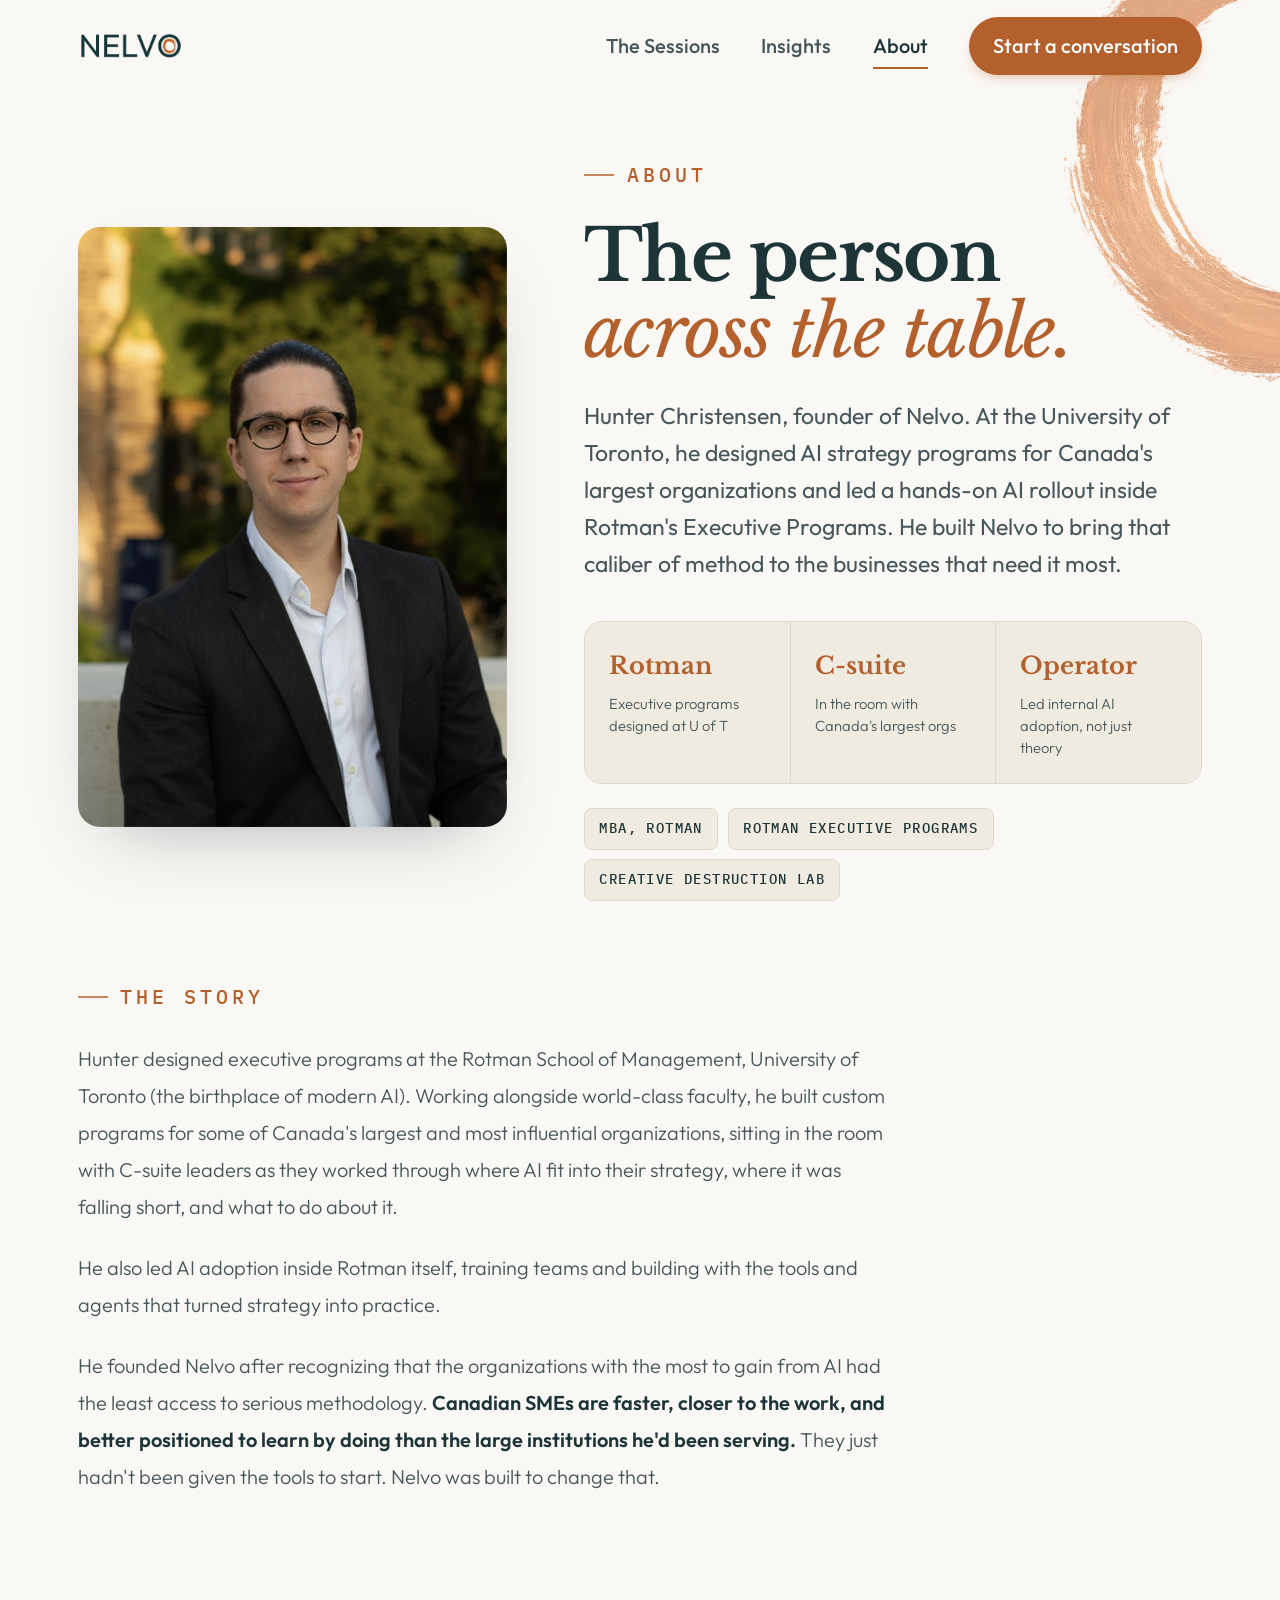
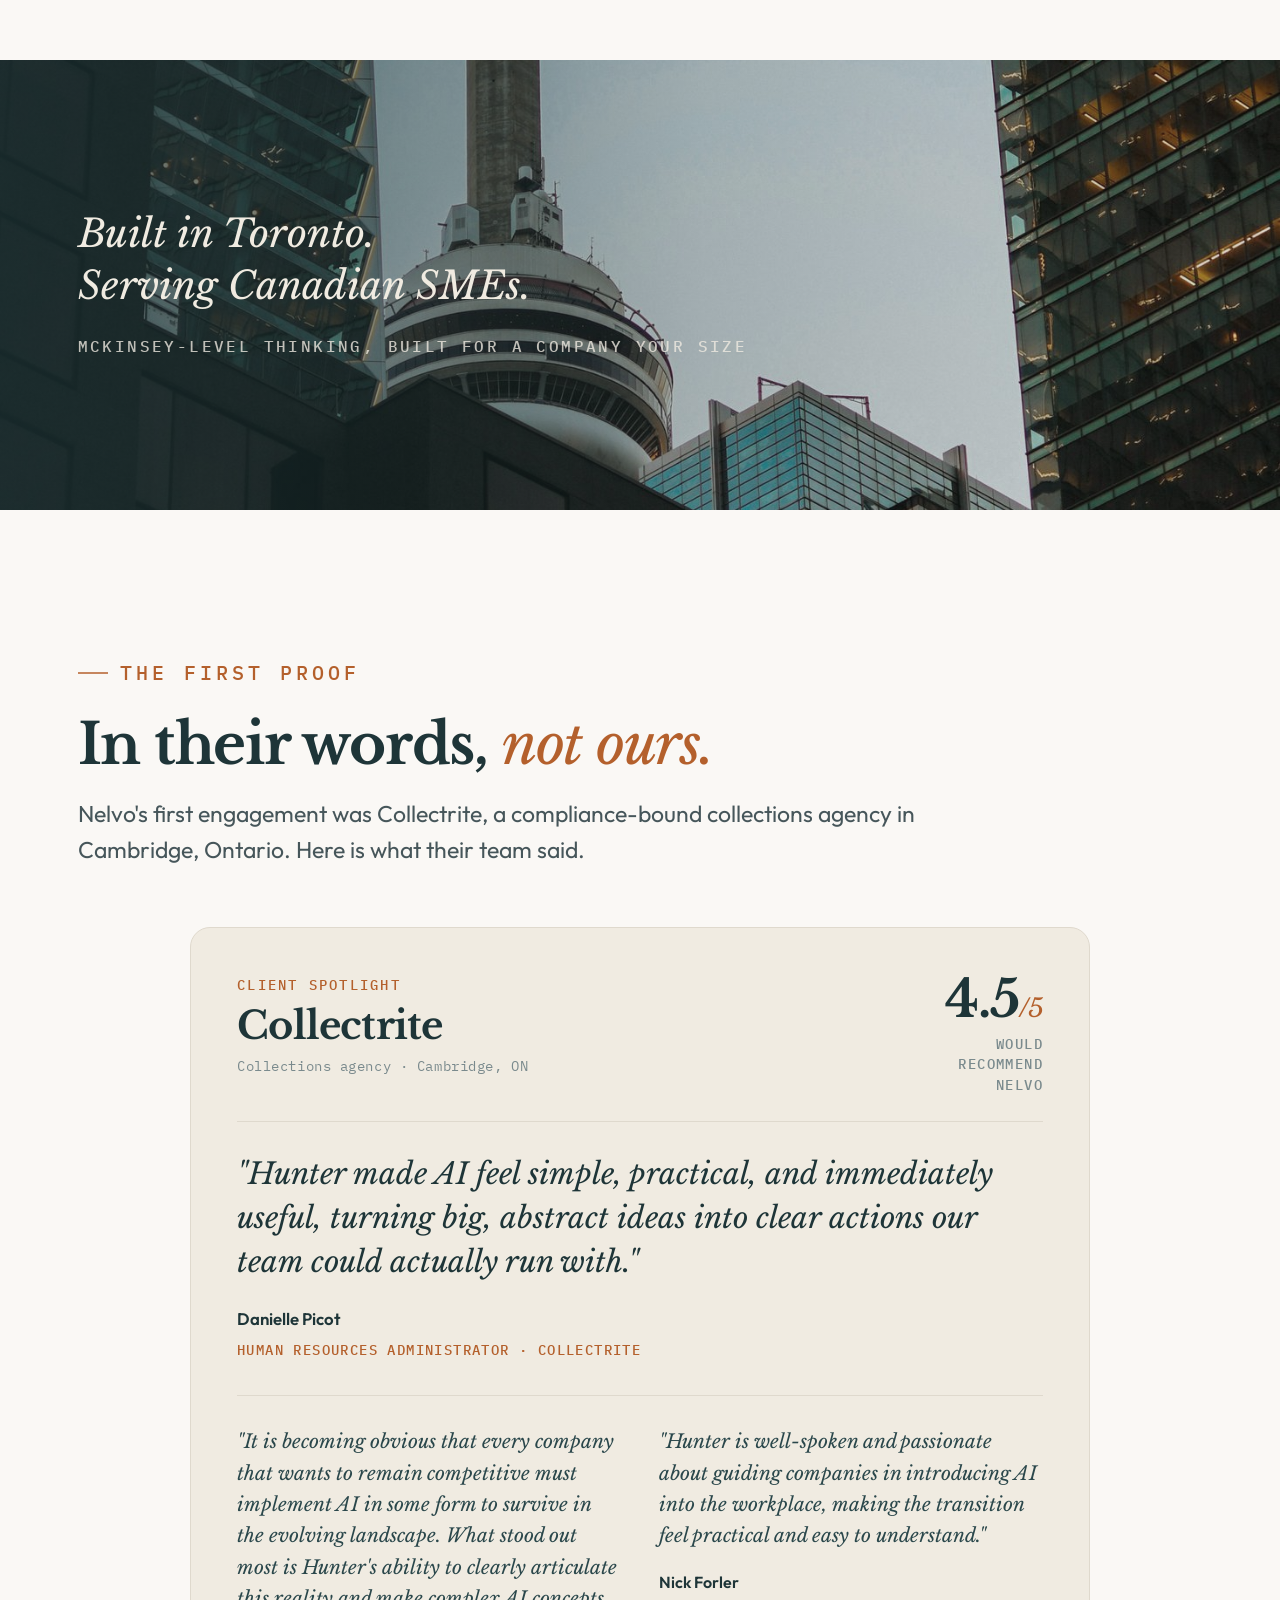
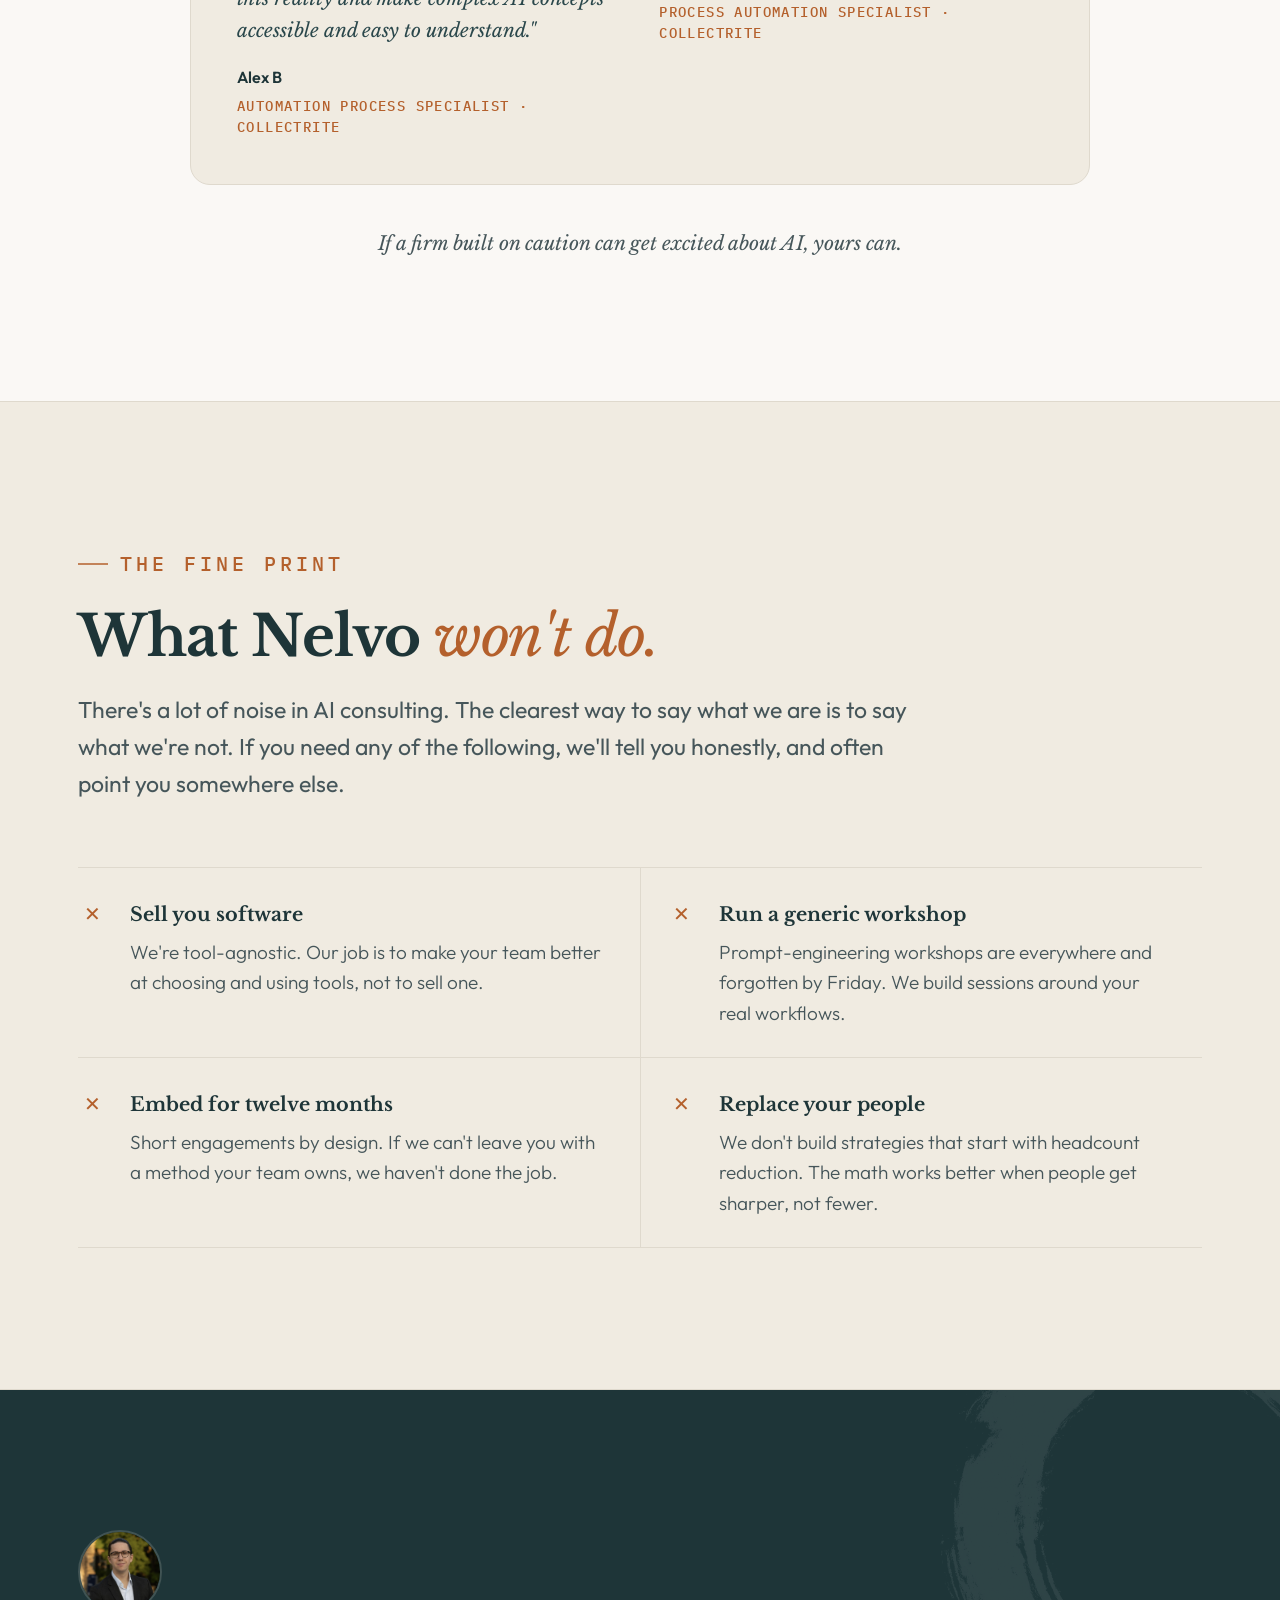
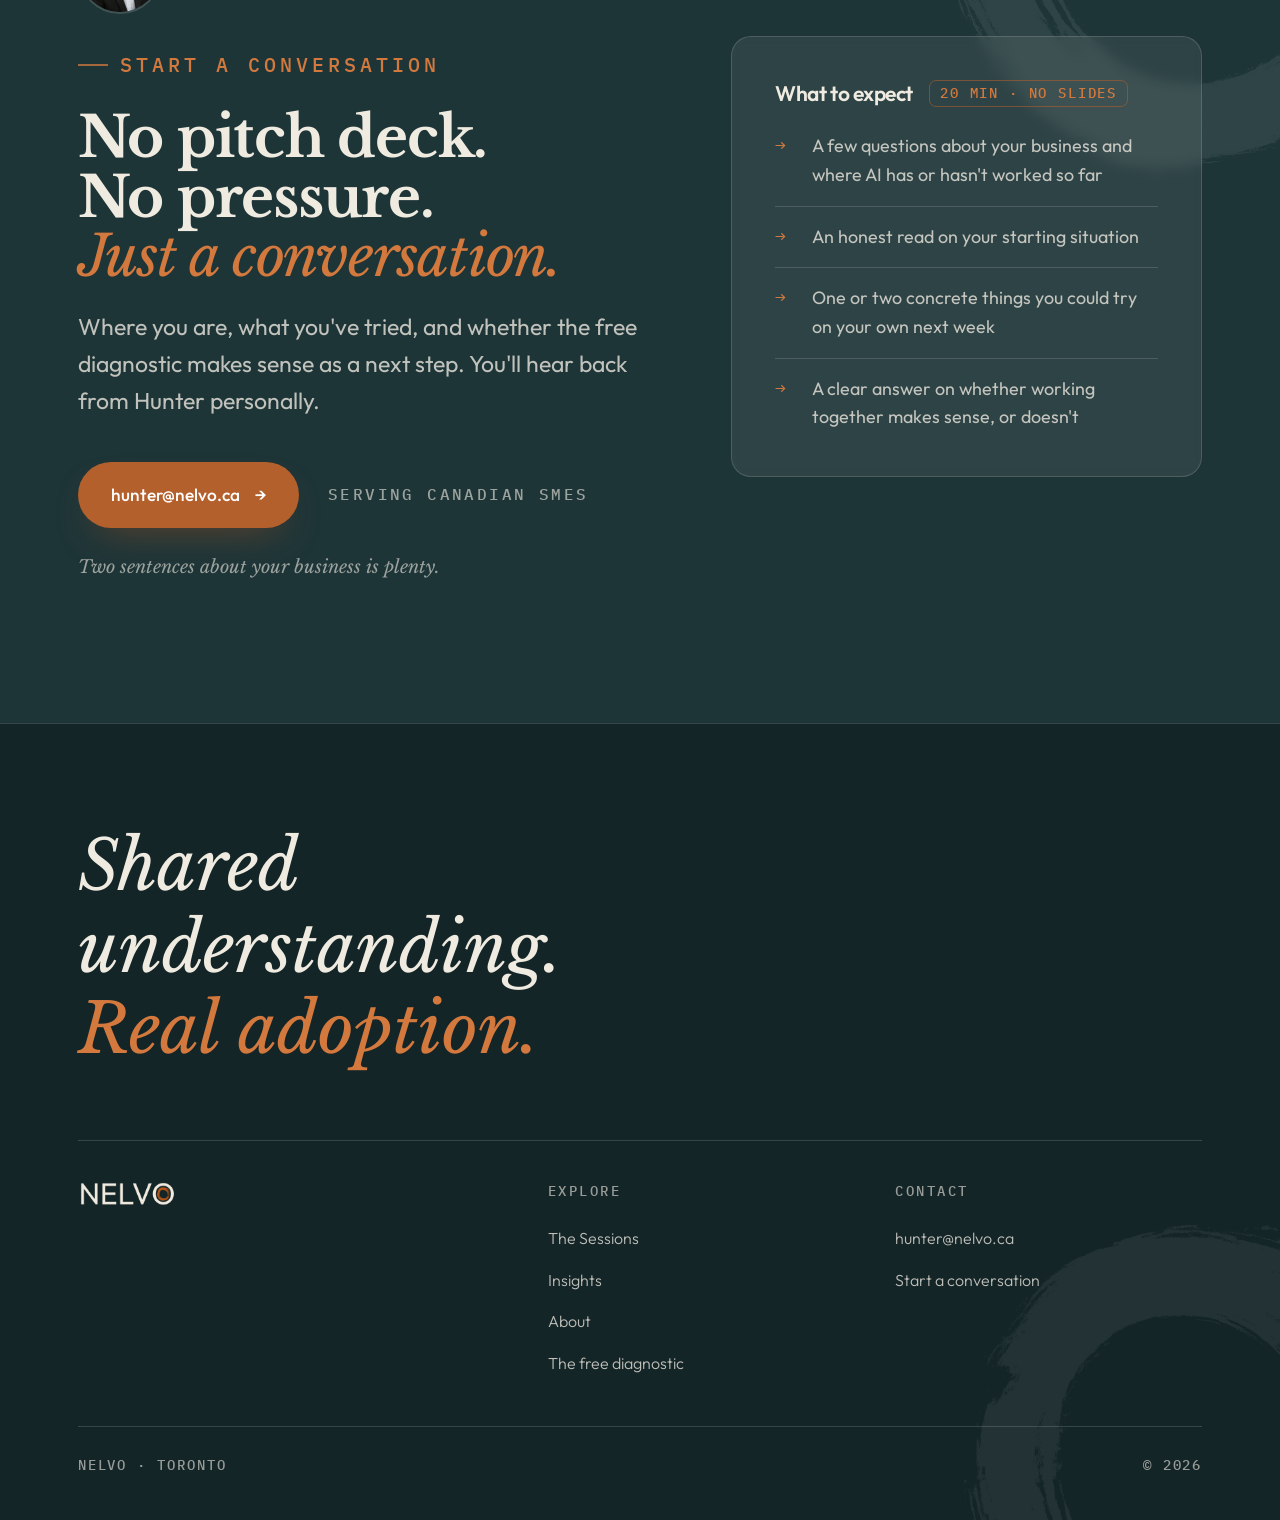
==== commit e1fb4e1d: "Insights section live: first post, Small firms are holding the better hand; Insights in nav, menu an" ====
--- a/about.html
+++ b/about.html
@@ -19,6 +19,7 @@
     <a href="index.html" class="nav-logo"><img src="logo-dark.png" alt="Nelvo"></a>
     <div class="nav-links">
       <a href="sessions.html">The Sessions</a>
+      <a href="insights.html">Insights</a>
       <a href="about.html" class="active">About</a>
       <a href="#contact" class="btn-nav">Start a conversation</a>
     </div>
@@ -28,6 +29,7 @@
 <div class="menu-overlay">
   <a href="index.html">Home</a>
   <a href="sessions.html">The Sessions</a>
+  <a href="insights.html">Insights</a>
   <a href="about.html">About</a>
   <a href="#contact">Start a conversation</a>
   <span class="mono-note">hunter@nelvo.ca · Toronto</span>
@@ -215,6 +217,7 @@
         <h4>Explore</h4>
         <ul>
           <li><a href="sessions.html">The Sessions</a></li>
+          <li><a href="insights.html">Insights</a></li>
           <li><a href="about.html">About</a></li>
           <li><a href="index.html#diagnostic">The free diagnostic</a></li>
         </ul>
--- a/style.css
+++ b/style.css
@@ -129,9 +129,13 @@
   .rv-clip { opacity: 1; transform: none; }
   .rv-clip img { clip-path: inset(0 100% 0 0); transition: clip-path 1.1s var(--ease); transition-delay: var(--d, 0s); }
   .rv-clip.in img { clip-path: inset(0 0 0 0); }
+  /* smooth fade-in variant (no wipe): fade the child image only */
+  .rv-fade { opacity: 1; transform: none; }
+  .rv-fade img { opacity: 0; transition: opacity 1.1s var(--ease); transition-delay: var(--d, 0s); }
+  .rv-fade.in img { opacity: 1; }
 }
 @media (prefers-reduced-motion: reduce) {
-  .rv, .rv-clip, .rv-clip img { opacity: 1 !important; transform: none !important; transition: none !important; clip-path: none !important; }
+  .rv, .rv-clip, .rv-clip img, .rv-fade, .rv-fade img { opacity: 1 !important; transform: none !important; transition: none !important; clip-path: none !important; }
   *, *::before, *::after { animation: none !important; transition-duration: .01ms !important; }
   html { scroll-behavior: auto; }
   [data-spin] { transform: none !important; }
@@ -203,7 +207,7 @@
 
 /* ── HERO ── */
 .hero { min-height: 100svh; display: flex; align-items: center; position: relative; overflow: hidden; padding: clamp(8rem, 16vh, 11rem) 0 clamp(4rem, 8vh, 6rem); }
-.hero-enso { position: absolute; right: clamp(-26vw, -340px, -120px); top: 50%; transform: translateY(-50%); width: clamp(420px, 56vw, 880px); height: clamp(420px, 56vw, 880px); opacity: 0.9; z-index: 0; }
+.hero-enso { position: absolute; right: clamp(-27vw, -510px, -120px); top: 50%; transform: translateY(-50%); width: clamp(420px, 56vw, 880px); height: clamp(420px, 56vw, 880px); opacity: 0.9; z-index: 0; }
 .hero .wrap { position: relative; z-index: 1; min-width: 0; width: 100%; }
 .hero .h1 { max-width: none; white-space: nowrap; font-size: clamp(2.1rem, 5.5vw, 5.1rem); margin-bottom: 2.2rem; }
 /* masked line entrance */
@@ -729,7 +733,7 @@
   .whynow { display: flex; flex-direction: column; padding-left: var(--gut); padding-right: var(--gut); gap: 2.6rem; }
   .whynow-text { display: contents; }
   .whynow .gap-head { order: 1; margin-bottom: 0; }
-  .whynow-photo { order: 2; min-height: 300px; margin: 0 calc(-1 * var(--gut)); -webkit-mask-image: linear-gradient(to bottom, transparent 0%, rgba(0,0,0,1) 16%, rgba(0,0,0,1) 82%, transparent 100%); mask-image: linear-gradient(to bottom, transparent 0%, rgba(0,0,0,1) 16%, rgba(0,0,0,1) 82%, transparent 100%); }
+  .whynow-photo { order: 2; min-height: 300px; margin: 0 calc(-1 * var(--gut)); -webkit-mask-image: linear-gradient(to bottom, transparent 0%, rgba(0,0,0,0.2) 4%, rgba(0,0,0,0.6) 8%, rgba(0,0,0,0.9) 12%, rgba(0,0,0,1) 15%, rgba(0,0,0,1) 85%, rgba(0,0,0,0.9) 88%, rgba(0,0,0,0.6) 92%, rgba(0,0,0,0.2) 96%, transparent 100%); mask-image: linear-gradient(to bottom, transparent 0%, rgba(0,0,0,0.2) 4%, rgba(0,0,0,0.6) 8%, rgba(0,0,0,0.9) 12%, rgba(0,0,0,1) 15%, rgba(0,0,0,1) 85%, rgba(0,0,0,0.9) 88%, rgba(0,0,0,0.6) 92%, rgba(0,0,0,0.2) 96%, transparent 100%); }
   .whynow .stats { order: 3; margin-right: 0; }
   .whynow .gap-quote { order: 4; }
   .whynow-photo::before { display: none; }
@@ -739,6 +743,15 @@
   .outcome-body { max-width: none; }
   .outcome .arr { display: none; }
   .room-grid, .diag-grid, .belief-grid, .fund-grid, .cta-grid, .ahero, .first-step { grid-template-columns: 1fr; }
+  /* mobile: slot the portrait between the heading and the bio */
+  .ahero { gap: 1.4rem; }
+  .ahero > div:not(.portrait) { display: contents; }
+  .ahero .eyebrow { order: 1; }
+  .ahero .h1 { order: 2; }
+  .ahero .portrait { order: 3; }
+  .ahero .lede { order: 4; }
+  .ahero .facts { order: 5; }
+  .ahero .creds { order: 6; }
   .room-grid { margin-bottom: clamp(2rem, 6vw, 3rem); }
   .belief-grid { padding-left: var(--gut); padding-right: var(--gut); gap: 2.6rem; }
   .belief-fig { min-height: 300px; margin: 0 calc(-1 * var(--gut)); }
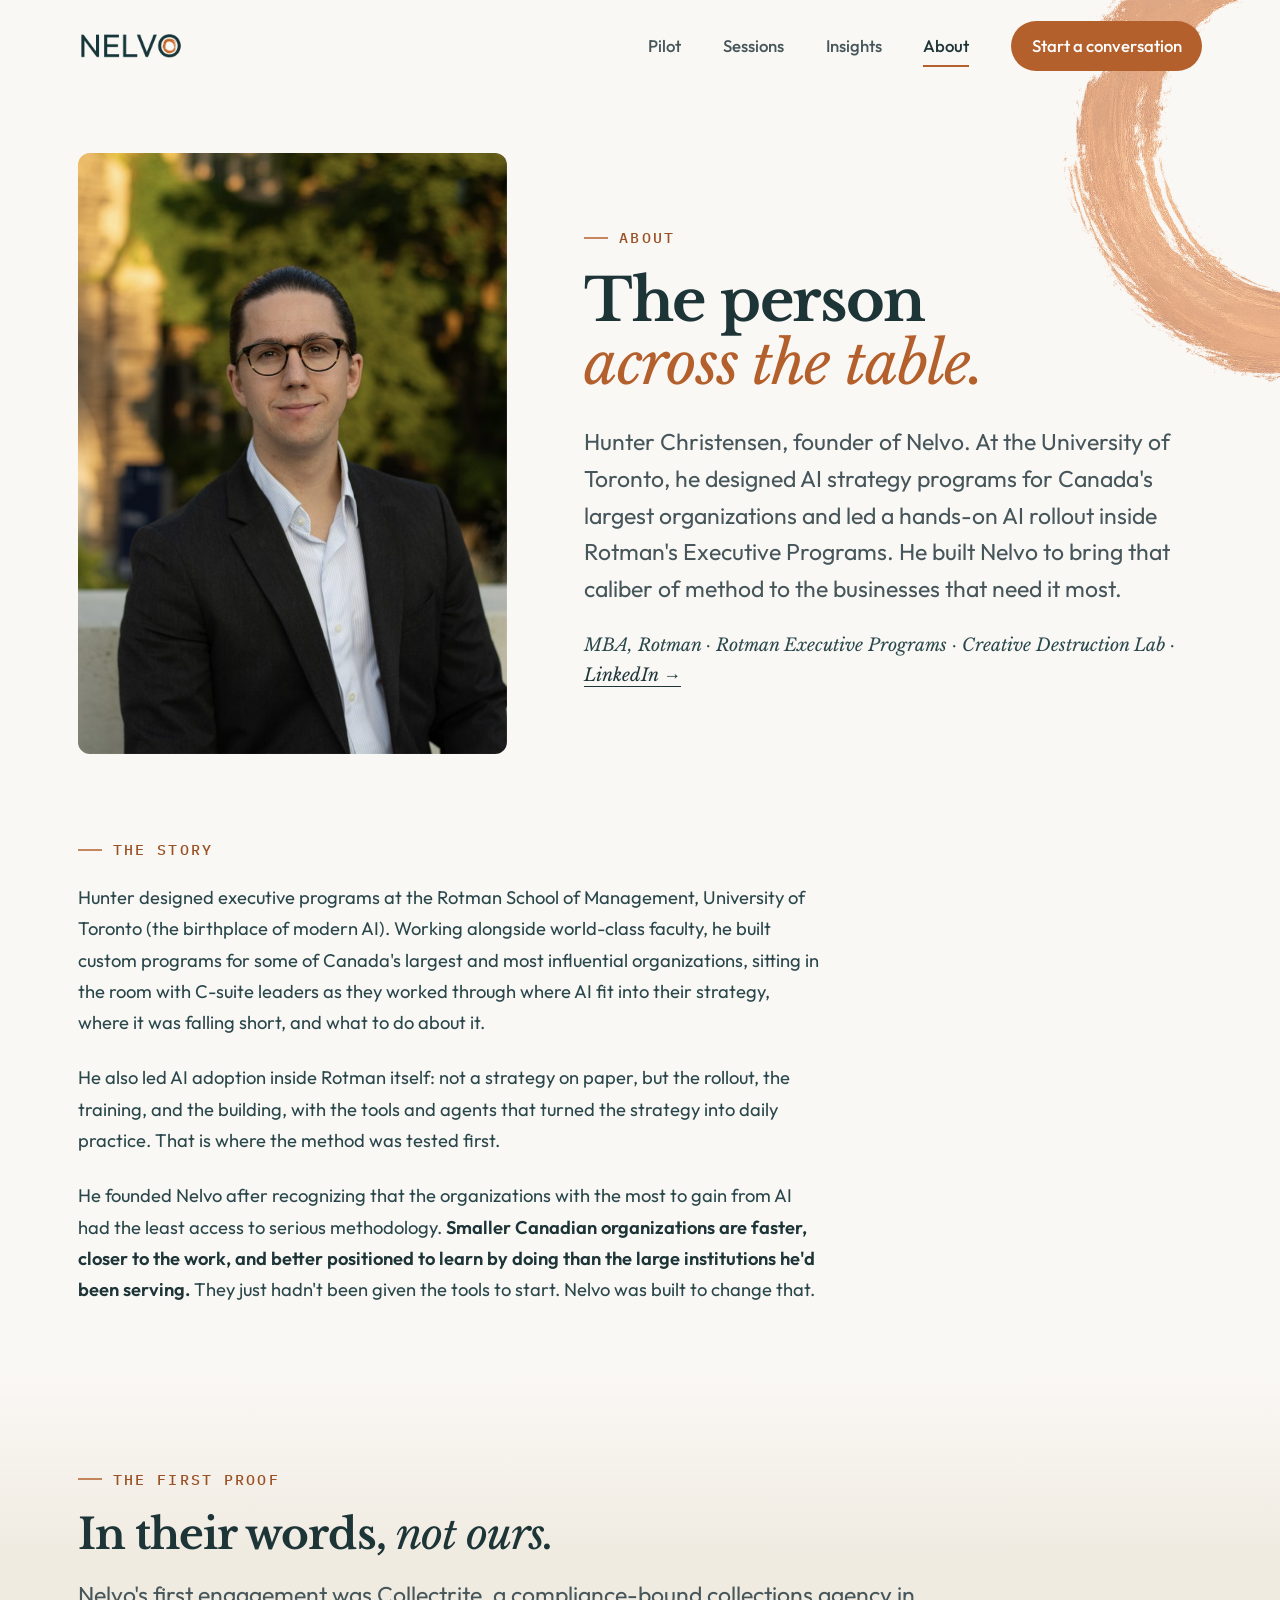
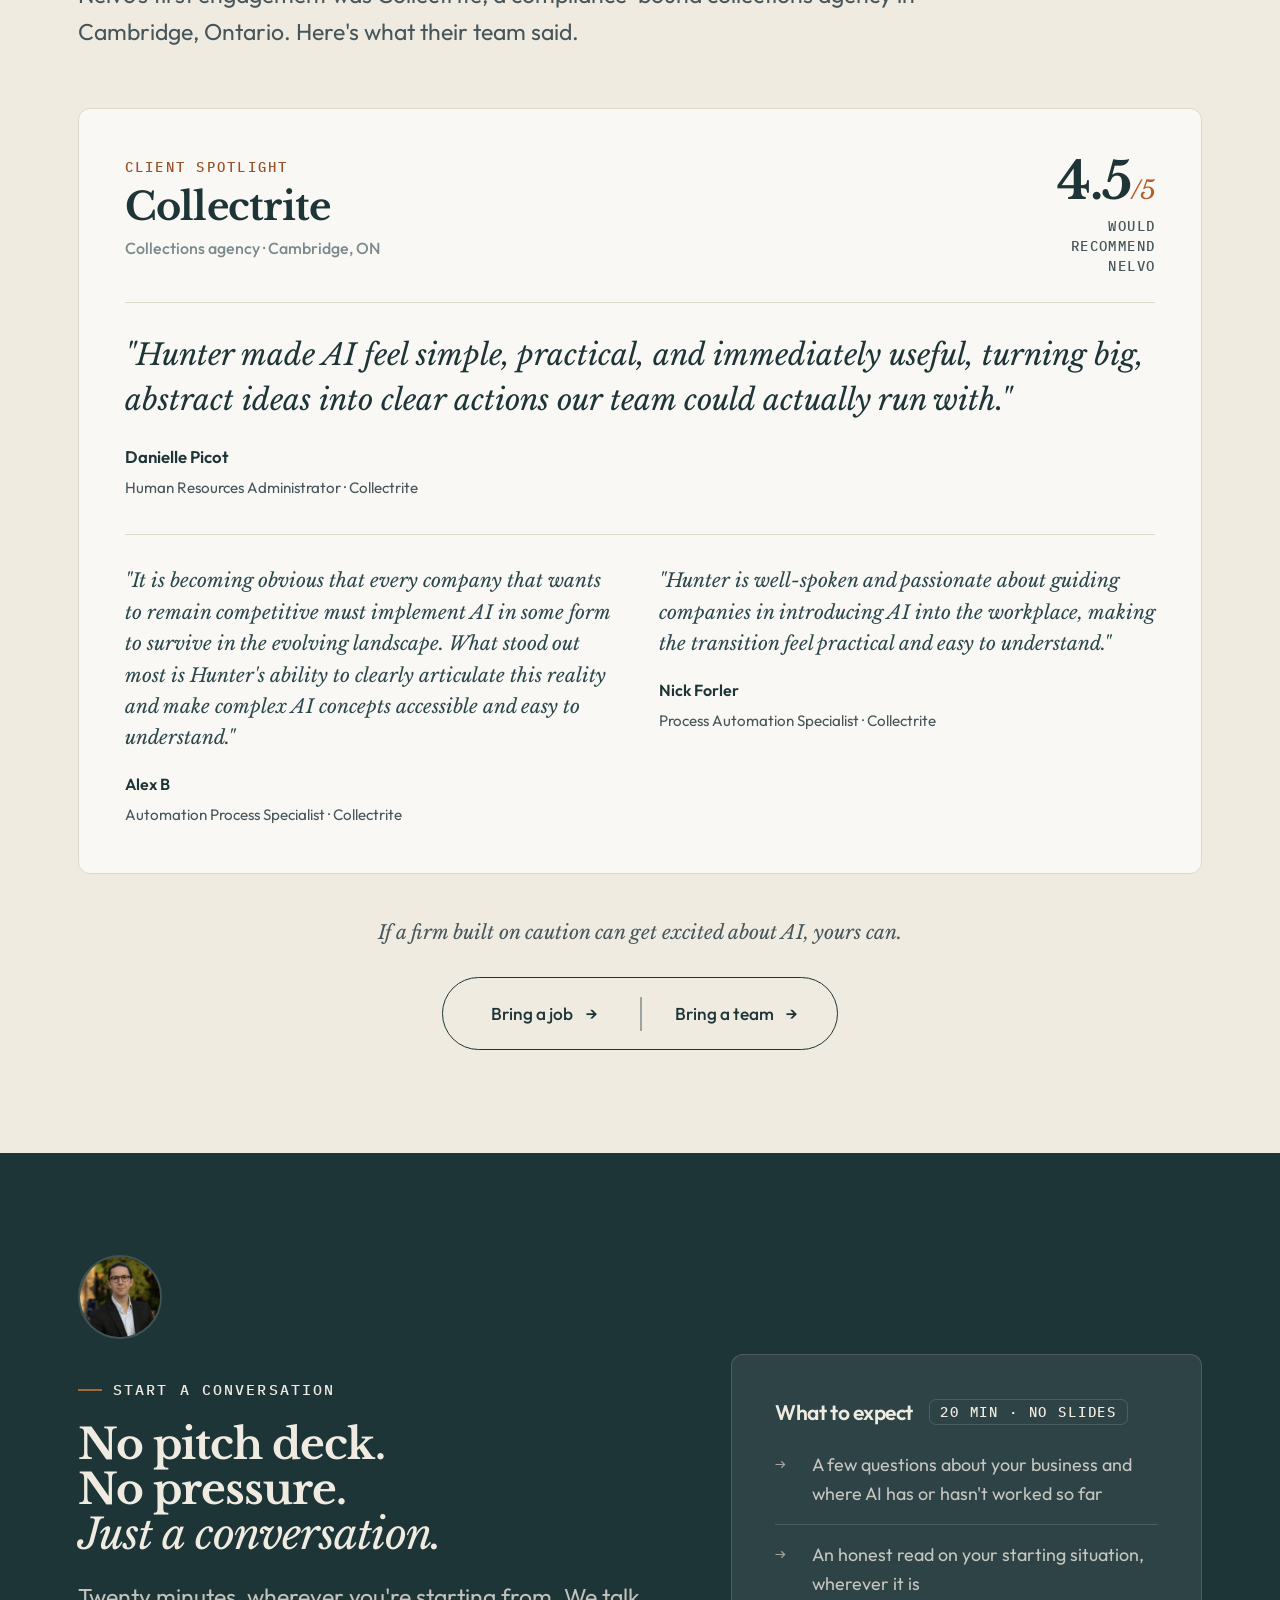
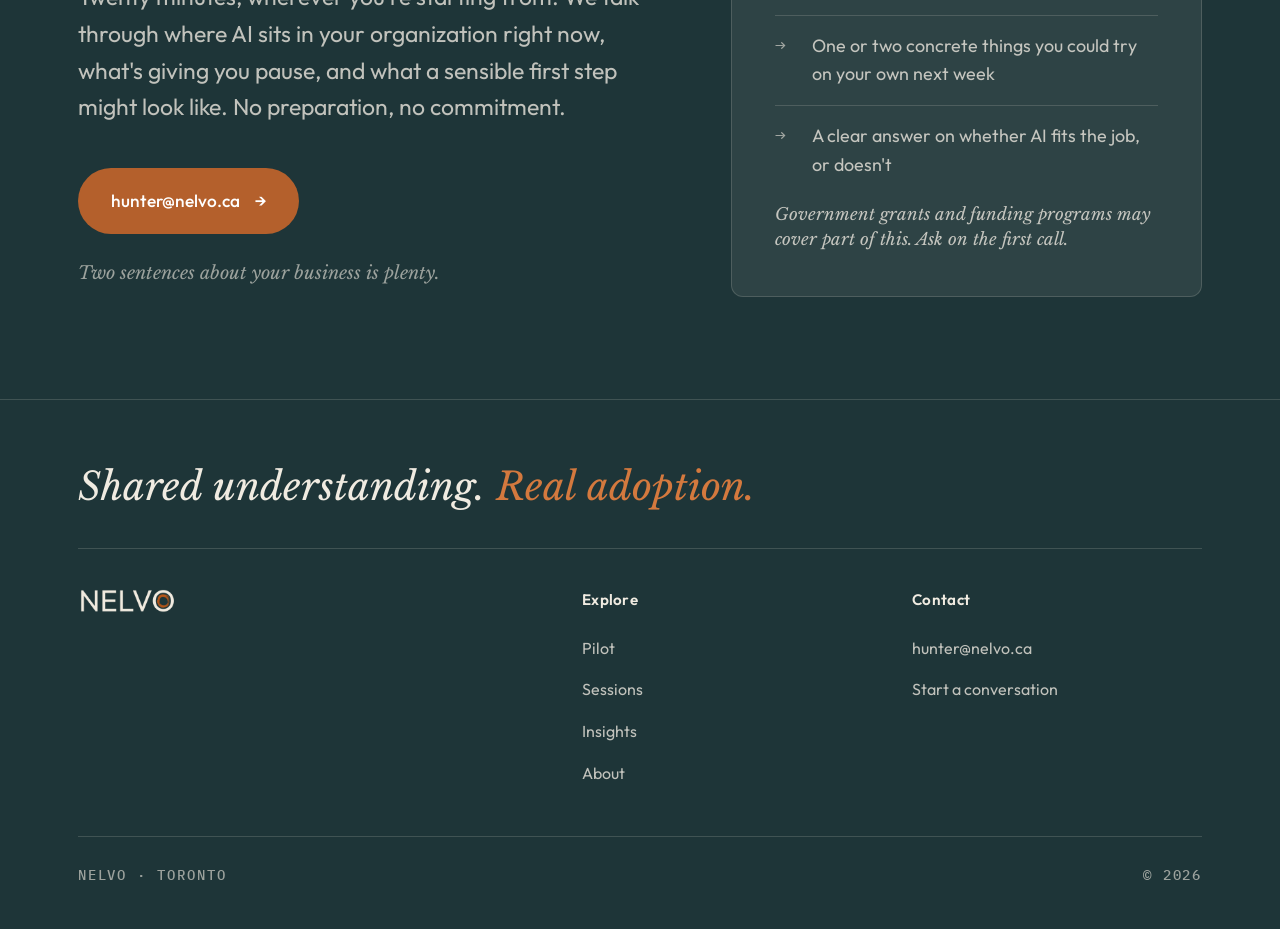
==== commit 3013068c: "v8 live: new home, pilot page, sessions, about and insights; one shared stylesheet and script Home: " ====
--- a/about.html
+++ b/about.html
@@ -4,7 +4,7 @@
 <meta charset="UTF-8">
 <title>About · Nelvo</title>
 <meta name="viewport" content="width=device-width, initial-scale=1">
-<meta name="description" content="Hunter Christensen designed executive AI programs at Rotman for Canada's largest organizations. Nelvo brings that caliber of method to Canadian SMEs.">
+<meta name="description" content="Hunter Christensen designed executive AI programs at Rotman for Canada's largest organizations and led a hands-on AI rollout inside it. Nelvo brings that caliber of method to Canadian organizations of all sizes.">
 <meta name="theme-color" content="#FAF8F5">
 <link rel="icon" type="image/png" sizes="32x32" href="mini-logo-32x32.png?v=2">
 <link rel="preconnect" href="https://fonts.googleapis.com">
@@ -18,7 +18,8 @@
   <div class="nav-inner">
     <a href="index.html" class="nav-logo"><img src="logo-dark.png" alt="Nelvo"></a>
     <div class="nav-links">
-      <a href="sessions.html">The Sessions</a>
+      <a href="pilot.html">Pilot</a>
+      <a href="sessions.html">Sessions</a>
       <a href="insights.html">Insights</a>
       <a href="about.html" class="active">About</a>
       <a href="#contact" class="btn-nav">Start a conversation</a>
@@ -28,7 +29,8 @@
 </nav>
 <div class="menu-overlay">
   <a href="index.html">Home</a>
-  <a href="sessions.html">The Sessions</a>
+  <a href="pilot.html">Pilot</a>
+  <a href="sessions.html">Sessions</a>
   <a href="insights.html">Insights</a>
   <a href="about.html">About</a>
   <a href="#contact">Start a conversation</a>
@@ -49,16 +51,7 @@
         <span class="eyebrow">About</span>
         <h1 class="h1">The person<br><em>across the table.</em></h1>
         <p class="lede">Hunter Christensen, founder of Nelvo. At the University of Toronto, he designed AI strategy programs for Canada's largest organizations and led a hands-on AI rollout inside Rotman's Executive Programs. He built Nelvo to bring that caliber of method to the businesses that need it most.</p>
-        <div class="facts">
-          <div class="fact"><div class="fv">Rotman</div><div class="fk">Executive programs designed at U of T</div></div>
-          <div class="fact"><div class="fv">C-suite</div><div class="fk">In the room with Canada's largest orgs</div></div>
-          <div class="fact"><div class="fv">Operator</div><div class="fk">Led internal AI adoption, not just theory</div></div>
-        </div>
-        <div class="creds">
-          <span class="cred">MBA, Rotman</span>
-          <span class="cred">Rotman Executive Programs</span>
-          <span class="cred">Creative Destruction Lab</span>
-        </div>
+        <p class="serif-note creds-line">MBA, Rotman · Rotman Executive Programs · Creative Destruction Lab · <a href="https://www.linkedin.com/in/hunter-christensen/" target="_blank" rel="noopener">LinkedIn →</a></p>
       </div>
     </div>
   </div>
@@ -70,20 +63,8 @@
     <div class="story rv">
       <span class="eyebrow">The story</span>
       <p>Hunter designed executive programs at the Rotman School of Management, University of Toronto (the birthplace of modern AI). Working alongside world-class faculty, he built custom programs for some of Canada's largest and most influential organizations, sitting in the room with C-suite leaders as they worked through where AI fit into their strategy, where it was falling short, and what to do about it.</p>
-      <p>He also led AI adoption inside Rotman itself, training teams and building with the tools and agents that turned strategy into practice.</p>
-      <p>He founded Nelvo after recognizing that the organizations with the most to gain from AI had the least access to serious methodology. <strong>Canadian SMEs are faster, closer to the work, and better positioned to learn by doing than the large institutions he'd been serving.</strong> They just hadn't been given the tools to start. Nelvo was built to change that.</p>
-    </div>
-  </div>
-</section>
-
-<!-- TORONTO BAND -->
-<section class="photo-band">
-  <img src="Toronto_1.jpg" alt="Toronto" loading="lazy">
-  <div class="scrim" aria-hidden="true"></div>
-  <div class="band-quote">
-    <div class="inner rv">
-      <blockquote>Built in Toronto.<br>Serving Canadian SMEs.</blockquote>
-      <span class="mono-note">McKinsey-level thinking, built for a company your size</span>
+      <p>He also led AI adoption inside Rotman itself: not a strategy on paper, but the rollout, the training, and the building, with the tools and agents that turned the strategy into daily practice. That is where the method was tested first.</p>
+      <p>He founded Nelvo after recognizing that the organizations with the most to gain from AI had the least access to serious methodology. <strong>Smaller Canadian organizations are faster, closer to the work, and better positioned to learn by doing than the large institutions he'd been serving.</strong> They just hadn't been given the tools to start. Nelvo was built to change that.</p>
     </div>
   </div>
 </section>
@@ -94,7 +75,7 @@
     <div class="testi-head rv">
       <span class="eyebrow">The first proof</span>
       <h2 class="h2">In their words, <em>not ours.</em></h2>
-      <p class="lede">Nelvo's first engagement was Collectrite, a compliance-bound collections agency in Cambridge, Ontario. Here is what their team said.</p>
+      <p class="lede">Nelvo's first engagement was Collectrite, a compliance-bound collections agency in Cambridge, Ontario. Here's what their team said.</p>
     </div>
     <div class="spotlight rv">
       <div class="spot-head">
@@ -131,45 +112,10 @@
       </div>
     </div>
     <p class="t-kicker rv">If a firm built on caution can get excited about AI, yours can.</p>
-  </div>
-</section>
-
-<!-- WON'T DO -->
-<section class="sec sec-surface sec-surface-b">
-  <div class="wrap">
-    <div class="outcomes-head rv">
-      <span class="eyebrow">The fine print</span>
-      <h2 class="h2">What Nelvo <em>won't do.</em></h2>
-      <p class="lede">There's a lot of noise in AI consulting. The clearest way to say what we are is to say what we're not. If you need any of the following, we'll tell you honestly, and often point you somewhere else.</p>
-    </div>
-    <div class="nodo rv">
-      <div class="nodo-item">
-        <span class="x">✕</span>
-        <div>
-          <h4>Sell you software</h4>
-          <p>We're tool-agnostic. Our job is to make your team better at choosing and using tools, not to sell one.</p>
-        </div>
-      </div>
-      <div class="nodo-item">
-        <span class="x">✕</span>
-        <div>
-          <h4>Run a generic workshop</h4>
-          <p>Prompt-engineering workshops are everywhere and forgotten by Friday. We build sessions around your real workflows.</p>
-        </div>
-      </div>
-      <div class="nodo-item">
-        <span class="x">✕</span>
-        <div>
-          <h4>Embed for twelve months</h4>
-          <p>Short engagements by design. If we can't leave you with a method your team owns, we haven't done the job.</p>
-        </div>
-      </div>
-      <div class="nodo-item">
-        <span class="x">✕</span>
-        <div>
-          <h4>Replace your people</h4>
-          <p>We don't build strategies that start with headcount reduction. The math works better when people get sharper, not fewer.</p>
-        </div>
+    <div class="doors-ctas rv">
+      <div class="seg">
+        <a href="pilot.html">Bring a job <span class="arr">→</span></a>
+        <a href="sessions.html">Bring a team <span class="arr">→</span></a>
       </div>
     </div>
   </div>
@@ -183,10 +129,10 @@
       <img src="Hunter_profile_photo.jpg" alt="Hunter Christensen" class="avatar">
       <span class="eyebrow">Start a conversation</span>
       <h2 class="h2">No pitch deck.<br>No pressure.<br><em>Just a conversation.</em></h2>
-      <p class="lede">Where you are, what you've tried, and whether the free diagnostic makes sense as a next step. You'll hear back from Hunter personally.</p>
+      <p class="lede">Twenty minutes, wherever you're starting from. We talk through where AI sits in your organization right now, what's giving you pause, and what a sensible first step might look like. No preparation, no commitment.</p>
       <div class="cta-meta">
-        <a href="mailto:hunter@nelvo.ca" class="btn">hunter@nelvo.ca <span class="arr">→</span></a>
-        <span class="mono-note">Serving Canadian SMEs</span>
+        <a href="mailto:hunter@nelvo.ca?subject=Starting%20a%20conversation" class="btn">hunter@nelvo.ca <span class="arr">→</span></a>
+        <span class="mono-note">Serving Canadian organizations</span>
       </div>
       <span class="serif-note">Two sentences about your business is plenty.</span>
     </div>
@@ -194,10 +140,11 @@
       <h3>What to expect <span class="time">20 min · No slides</span></h3>
       <ul>
         <li>A few questions about your business and where AI has or hasn't worked so far</li>
-        <li>An honest read on your starting situation</li>
+        <li>An honest read on your starting situation, wherever it is</li>
         <li>One or two concrete things you could try on your own next week</li>
-        <li>A clear answer on whether working together makes sense, or doesn't</li>
+        <li>A clear answer on whether AI fits the job, or doesn't</li>
       </ul>
+      <span class="cta-fund">Government grants and funding programs may cover part of this. Ask on the first call.</span>
     </div>
   </div>
 </section>
@@ -216,10 +163,10 @@
       <div>
         <h4>Explore</h4>
         <ul>
-          <li><a href="sessions.html">The Sessions</a></li>
+          <li><a href="pilot.html">Pilot</a></li>
+          <li><a href="sessions.html">Sessions</a></li>
           <li><a href="insights.html">Insights</a></li>
           <li><a href="about.html">About</a></li>
-          <li><a href="index.html#diagnostic">The free diagnostic</a></li>
         </ul>
       </div>
       <div>
--- a/style.css
+++ b/style.css
@@ -777,3 +777,700 @@
   .jump .jv { font-size: clamp(2.6rem, 13vw, 3.8rem); }
   .gdot { width: 64px; height: 64px; margin: -32px 0 0 -32px; }
 }
+
+/* ═══════════════════════════════════════════════════════════════
+   NELVO v8 · "TWO WAYS IN" (Oct 16, 2026)
+   Implementation-first repositioning. Everything above is v7 and
+   still governs; the rules below extend or override it.
+   Brief of record: website/v8-direction.md
+   ═══════════════════════════════════════════════════════════════ */
+
+/* ── Hero: two-sentence headline, wrapped not clipped ── */
+.hero .h1 { white-space: normal; max-width: none; font-size: clamp(2.15rem, 4.9vw, 4.55rem); margin-bottom: 2.4rem; line-height: 1.08; }
+.hero .hl + .hl { margin-top: 0.22em; }
+.hero .hl { display: block; }
+.hero .lede-lead { max-width: 54ch; font-size: clamp(1.25rem, 1.65vw, 1.5rem); color: var(--ink-2); }
+.hero-ctas .btn-ghost { font-size: 1.12rem; }
+.hero-note { color: var(--faint); }
+.hero-note a { color: var(--ink); border-bottom: 1px solid var(--rule); transition: color .2s, border-color .2s; }
+.hero-note a:hover { color: var(--terra); border-color: var(--terra); }
+@media (prefers-reduced-motion: no-preference) {
+  .hero .hl:nth-child(1) .hl-in { animation-delay: .14s; }
+  .hero .hl:nth-child(2) .hl-in { animation-delay: .28s; }
+}
+@media (max-width: 640px) {
+  .hero .h1 { white-space: normal; max-width: none; font-size: clamp(1.9rem, 8vw, 2.7rem); }
+  .hero .h1 em { display: inline; }
+  .hero .hb { display: none; }
+}
+
+/* ── Belief, v8: tighter, no third-party quote ── */
+.belief-body p:last-child { margin-bottom: 0; }
+.belief-kicker { margin-top: 2rem; font-family: var(--display); font-style: italic; font-size: 1.18rem; color: var(--terra); }
+
+/* ── The triangle: three things, always ── */
+.tri-grid { display: grid; grid-template-columns: 1fr 1fr; gap: clamp(2.6rem, 6vw, 6rem); align-items: center; }
+.tri-copy .h2 { margin-bottom: 1.5rem; }
+.tri-copy .lede { margin-bottom: 2.2rem; }
+.tri-list { display: grid; gap: 0; border-top: 1px solid var(--rule); }
+.tri-item { display: grid; grid-template-columns: 2.6rem 1fr; gap: 1rem; padding: 1.25rem 0; border-bottom: 1px solid var(--rule); align-items: baseline; }
+.tri-item .n { font-family: var(--display); font-style: italic; font-size: 1.6rem; color: var(--terra); line-height: 1; }
+.tri-item h3 { font-family: var(--display); font-weight: 700; font-size: 1.35rem; margin-bottom: 0.35rem; letter-spacing: -0.015em; }
+.tri-item p { font-size: 1.08rem; font-weight: 300; color: var(--muted); line-height: 1.6; max-width: 46ch; }
+.tri-note { margin-top: 1.8rem; font-family: var(--display); font-style: italic; font-size: 1.12rem; color: var(--ink-2); max-width: 46ch; line-height: 1.6; }
+.tri-fig { position: relative; aspect-ratio: 1 / 0.94; max-width: 560px; margin: 0 auto; width: 100%; }
+.tri-fig svg { position: absolute; inset: 0; width: 100%; height: 100%; overflow: visible; }
+.tri-fig .edge { fill: none; stroke: var(--ink); stroke-width: 1.5; stroke-linejoin: round; opacity: 0.55; }
+.tri-fig .enso { position: absolute; left: 50%; top: 56%; width: 46%; height: 46%; transform: translate(-50%, -50%); opacity: 0.92; }
+.tri-fig .vtx { position: absolute; display: flex; flex-direction: column; align-items: center; gap: 0.3rem; text-align: center; transform: translate(-50%, -50%); }
+.tri-fig .vtx .w { font-family: var(--display); font-weight: 700; font-size: clamp(1.25rem, 2vw, 1.7rem); letter-spacing: -0.02em; color: var(--ink); background: var(--paper); padding: 0.1em 0.45em; }
+.sec-surface .tri-fig .vtx .w { background: var(--surface); }
+.tri-fig .vtx .k { font-family: var(--mono); font-size: 0.875rem; font-weight: 500; letter-spacing: 0.14em; text-transform: uppercase; color: var(--terra); }
+.tri-fig .vtx.top { left: 50%; top: 6%; }
+.tri-fig .vtx.bl { left: 12%; top: 93%; }
+.tri-fig .vtx.br { left: 88%; top: 93%; }
+.tri-fig .result { position: absolute; left: 50%; top: 56%; transform: translate(-50%, -50%); font-family: var(--display); font-style: italic; font-size: clamp(1.05rem, 1.5vw, 1.3rem); color: var(--ink); white-space: nowrap; }
+@media (prefers-reduced-motion: no-preference) {
+  .tri-fig.rv { opacity: 1; transform: none; }
+  .tri-fig.rv .edge { stroke-dasharray: 1600; stroke-dashoffset: 1600; transition: stroke-dashoffset 1.6s var(--ease) .1s; }
+  .tri-fig.rv.in .edge { stroke-dashoffset: 0; }
+  .tri-fig.rv .vtx { opacity: 0; transform: translate(-50%, -40%); transition: opacity .6s var(--ease), transform .6s var(--ease); }
+  .tri-fig.rv.in .vtx { opacity: 1; transform: translate(-50%, -50%); }
+  .tri-fig.rv.in .vtx.top { transition-delay: .5s; }
+  .tri-fig.rv.in .vtx.bl { transition-delay: .9s; }
+  .tri-fig.rv.in .vtx.br { transition-delay: 1.3s; }
+  .tri-fig.rv .enso, .tri-fig.rv .result { opacity: 0; transition: opacity .9s var(--ease) 1.6s; }
+  .tri-fig.rv.in .enso { opacity: 0.92; }
+  .tri-fig.rv.in .result { opacity: 1; }
+}
+
+/* ── Two ways in ── */
+.ways-head { max-width: 880px; margin-bottom: clamp(2.4rem, 4.5vw, 3.6rem); }
+.ways-head .h2 { margin-bottom: 1.2rem; }
+.ways { display: grid; grid-template-columns: 1.12fr 1fr; gap: clamp(1.2rem, 2.4vw, 2rem); align-items: stretch; }
+.way { position: relative; border-radius: 24px; padding: clamp(2rem, 3.4vw, 3rem); display: flex; flex-direction: column; border: 1px solid var(--rule); background: var(--surface); transition: transform .35s var(--ease), box-shadow .35s var(--ease); }
+.way:hover { transform: translateY(-5px); box-shadow: 0 30px 60px -34px rgba(30,53,56,0.32); }
+.way.lead { background: var(--ink); color: var(--surface); border-color: var(--ink); }
+.way-tag { font-family: var(--mono); font-size: 1rem; font-weight: 500; letter-spacing: 0.18em; text-transform: uppercase; color: var(--terra); display: inline-flex; align-items: center; gap: 0.8rem; margin-bottom: 1.6rem; }
+.way-tag::before { content: ''; width: 30px; height: 2px; background: var(--terra); opacity: 0.75; }
+.way.lead .way-tag { color: var(--terra-lt); }
+.way.lead .way-tag::before { background: var(--terra-lt); }
+.way h3 { font-size: clamp(1.7rem, 2.6vw, 2.3rem); margin-bottom: 1.1rem; }
+.way.lead h3 { color: var(--surface); }
+.way > p { font-size: 1.14rem; font-weight: 400; color: var(--muted); line-height: 1.65; max-width: 44ch; }
+.way.lead > p { color: var(--cream-78); }
+.way .pay { margin: 1.5rem 0 0; padding: 1.2rem 0 0; border-top: 1px solid var(--rule); font-family: var(--display); font-style: italic; font-size: 1.22rem; line-height: 1.5; color: var(--ink); max-width: 40ch; }
+.way.lead .pay { border-top-color: var(--rule-dk); color: var(--surface); }
+.way .pay em { font-style: normal; color: var(--terra); }
+.way.lead .pay em { color: var(--terra-lt); }
+.way .way-meta { margin-top: auto; padding-top: 1.6rem; font-family: var(--mono); font-size: 0.875rem; font-weight: 500; letter-spacing: 0.12em; text-transform: uppercase; color: var(--faint); line-height: 1.9; }
+.way.lead .way-meta { color: var(--cream-60); }
+.way .btn-ghost { margin-top: 1.2rem; align-self: flex-start; }
+.way.lead .btn-ghost { color: var(--surface); border-color: var(--cream-60); }
+.way.lead:hover .btn-ghost { color: var(--terra-lt); border-color: var(--terra-lt); }
+.way:hover .btn-ghost { color: var(--terra); border-color: var(--terra); }
+.way a.cover { position: absolute; inset: 0; border-radius: inherit; }
+.ways-either { margin-top: clamp(2rem, 3.6vw, 2.8rem); text-align: center; font-family: var(--display); font-style: italic; font-size: clamp(1.25rem, 2vw, 1.6rem); color: var(--ink-2); }
+.ways-either em { font-style: italic; color: var(--terra); }
+@media (prefers-reduced-motion: no-preference) {
+  .ways.rv { opacity: 1; transform: none; }
+  .ways.rv .way { opacity: 0; transform: translateY(26px); transition: opacity .85s var(--ease), transform .85s var(--ease); }
+  .ways.rv.in .way { opacity: 1; transform: none; }
+  .ways.rv.in .way:nth-child(2) { transition-delay: .16s; }
+}
+
+/* ── The kind of job we start with ── */
+.jobs-head { max-width: 880px; margin-bottom: clamp(2.2rem, 4vw, 3.2rem); }
+.jobs-head .h2 { margin-bottom: 1.2rem; }
+.jobs { border-top: 1px solid var(--rule); display: grid; grid-template-columns: 1fr 1fr; }
+.job { display: grid; grid-template-columns: 3rem 1fr; gap: 1rem; align-items: baseline; padding: clamp(1.4rem, 2.4vw, 1.9rem) 2rem clamp(1.4rem, 2.4vw, 1.9rem) 0.4rem; border-bottom: 1px solid var(--rule); position: relative; }
+.job:nth-child(even) { padding-left: 2rem; border-left: 1px solid var(--rule); }
+.job .n { font-family: var(--display); font-style: italic; font-weight: 700; font-size: clamp(1.7rem, 2.6vw, 2.3rem); line-height: 1; color: var(--terra); }
+.job p { font-family: var(--display); font-weight: 400; font-size: clamp(1.18rem, 1.7vw, 1.42rem); line-height: 1.45; color: var(--ink); text-wrap: pretty; }
+.jobs-foot { margin-top: clamp(2rem, 3.6vw, 2.8rem); display: flex; align-items: center; gap: 2rem; flex-wrap: wrap; }
+.jobs-foot .serif-note { font-size: 1.2rem; color: var(--ink-2); }
+@media (prefers-reduced-motion: no-preference) {
+  .jobs.rv { opacity: 1; transform: none; }
+  .jobs.rv .job { opacity: 0; transform: translateY(14px); transition: opacity .7s var(--ease), transform .7s var(--ease); }
+  .jobs.rv.in .job { opacity: 1; transform: none; }
+  .jobs.rv.in .job:nth-child(1) { transition-delay: .05s; }
+  .jobs.rv.in .job:nth-child(2) { transition-delay: .13s; }
+  .jobs.rv.in .job:nth-child(3) { transition-delay: .21s; }
+  .jobs.rv.in .job:nth-child(4) { transition-delay: .29s; }
+  .jobs.rv.in .job:nth-child(5) { transition-delay: .37s; }
+  .jobs.rv.in .job:nth-child(6) { transition-delay: .45s; }
+}
+
+/* ── Won't do, on the home page (five items; the fifth spans) ── */
+.nodo-5 .nodo-item:nth-child(5) { grid-column: 1 / -1; padding-left: 0.4rem; border-left: none; }
+.nodo-5 .nodo-item:nth-child(5) h4 { color: var(--terra); }
+
+/* ── Method, v8: shorter foot ── */
+.method-foot-p { margin-bottom: 0; }
+
+/* ── CTA, v8: funding as one line ── */
+.cta-fund { display: block; margin-top: 1.4rem; font-family: var(--mono); font-size: 0.875rem; font-weight: 500; letter-spacing: 0.1em; text-transform: uppercase; color: var(--cream-60); line-height: 1.8; }
+
+/* ── Subpage cross-door line ── */
+.other-door { display: inline-flex; align-items: center; gap: 0.6rem; margin-top: 1.4rem; font-family: var(--display); font-style: italic; font-size: 1.12rem; color: var(--muted); }
+.other-door a { color: var(--ink); border-bottom: 1px solid var(--rule); transition: color .2s, border-color .2s; }
+.other-door a:hover { color: var(--terra); border-color: var(--terra); }
+
+/* ── Pilot page ── */
+body.pilot { --sec: clamp(4rem, 8vw, 7rem); }
+.shape { border-top: 1px solid var(--rule); margin-top: clamp(2rem, 4vw, 3rem); }
+.shape-step { display: grid; grid-template-columns: minmax(200px, 260px) 1fr; gap: clamp(1.8rem, 4vw, 4.5rem); align-items: start; padding: clamp(2rem, 3.4vw, 2.8rem) 0 clamp(2rem, 3.4vw, 2.8rem) 0.4rem; border-bottom: 1px solid var(--rule); position: relative; }
+.shape-step.now { background: linear-gradient(to right, rgba(240,235,225,0.7), rgba(240,235,225,0)); padding-left: 1.2rem; margin-left: -1.2rem; }
+.shape-key { display: flex; align-items: baseline; gap: 1rem; }
+.shape-key .n { font-family: var(--display); font-style: italic; font-weight: 700; font-size: clamp(2.1rem, 3.2vw, 2.9rem); line-height: 1; color: var(--terra); }
+.shape-key .w { font-family: var(--display); font-weight: 700; font-size: clamp(1.5rem, 2.3vw, 2rem); line-height: 1.08; letter-spacing: -0.02em; color: var(--ink); }
+.shape-body h3 { font-family: var(--body); font-weight: 600; font-size: clamp(1.15rem, 1.5vw, 1.35rem); margin-bottom: 0.6rem; color: var(--ink); }
+.shape-body p { font-size: 1.1rem; font-weight: 300; color: var(--muted); line-height: 1.68; max-width: 56ch; }
+.shape-body .tag { display: inline-block; margin-top: 0.9rem; font-family: var(--mono); font-size: 0.875rem; font-weight: 500; letter-spacing: 0.12em; text-transform: uppercase; color: var(--terra); }
+.shape-foot { margin-top: 1.8rem; font-family: var(--display); font-style: italic; font-size: 1.22rem; color: var(--ink-2); max-width: 56ch; line-height: 1.55; }
+@media (prefers-reduced-motion: no-preference) {
+  .shape.rv { opacity: 1; transform: none; }
+  .shape.rv .shape-step { opacity: 0; transform: translateY(16px); transition: opacity .75s var(--ease), transform .75s var(--ease); }
+  .shape.rv.in .shape-step { opacity: 1; transform: none; }
+  .shape.rv.in .shape-step:nth-child(2) { transition-delay: .14s; }
+  .shape.rv.in .shape-step:nth-child(3) { transition-delay: .28s; }
+}
+/* weeks */
+.weeks-grid { display: grid; grid-template-columns: 1fr 1fr; gap: clamp(2.6rem, 6vw, 6rem); align-items: start; }
+.weeks { display: grid; gap: 0; border-top: 1px solid var(--rule-dk); }
+.week { display: grid; grid-template-columns: 9.5rem 1fr; gap: 1.2rem; padding: 1.3rem 0; border-bottom: 1px solid var(--rule-dk); align-items: baseline; }
+.week .wk { font-family: var(--mono); font-size: 0.875rem; font-weight: 500; letter-spacing: 0.14em; text-transform: uppercase; color: var(--terra-lt); line-height: 1.6; }
+.week h3 { font-family: var(--body); font-weight: 600; font-size: 1.18rem; color: var(--surface); }
+.week p { font-size: 1.02rem; font-weight: 300; color: var(--cream-78); line-height: 1.6; margin-top: 0.3rem; max-width: 46ch; }
+.terms { background: var(--cream-08); border: 1px solid var(--rule-dk); border-left: 3px solid var(--terra-lt); border-radius: 18px; padding: clamp(1.8rem, 3vw, 2.6rem); }
+.terms .t-eyebrow { font-family: var(--mono); font-size: 0.875rem; font-weight: 500; letter-spacing: 0.16em; text-transform: uppercase; color: var(--terra-lt); display: block; margin-bottom: 1.1rem; }
+.terms p { font-family: var(--display); font-style: italic; font-size: clamp(1.25rem, 1.9vw, 1.6rem); line-height: 1.5; color: var(--surface); }
+.terms p + p { margin-top: 1rem; }
+.terms .t-note { margin-top: 1.4rem; padding-top: 1.2rem; border-top: 1px solid var(--rule-dk); font-family: var(--body); font-style: normal; font-size: 1.02rem; font-weight: 300; color: var(--cream-78); line-height: 1.6; }
+@media (prefers-reduced-motion: no-preference) {
+  .weeks.rv { opacity: 1; transform: none; }
+  .weeks.rv .week { opacity: 0; transform: translateY(14px); transition: opacity .7s var(--ease), transform .7s var(--ease); }
+  .weeks.rv.in .week { opacity: 1; transform: none; }
+  .weeks.rv.in .week:nth-child(2) { transition-delay: .12s; }
+  .weeks.rv.in .week:nth-child(3) { transition-delay: .24s; }
+  .weeks.rv.in .week:nth-child(4) { transition-delay: .36s; }
+  .terms.rv { border-left-color: transparent; transition: opacity var(--dur-3) var(--ease), transform var(--dur-3) var(--ease), border-left-color .6s var(--ease) .5s; }
+  .terms.rv.in { border-left-color: var(--terra-lt); }
+}
+/* fit / not */
+.fit-grid { display: grid; grid-template-columns: 1fr 1fr; gap: clamp(1.6rem, 3vw, 2.6rem); margin-top: clamp(2rem, 4vw, 3rem); }
+.fit { border-top: 3px solid var(--terra); padding-top: 1.4rem; }
+.fit.no { border-top-color: var(--rule); }
+.fit .fk { font-family: var(--mono); font-size: 0.875rem; font-weight: 500; letter-spacing: 0.15em; text-transform: uppercase; color: var(--terra); display: block; margin-bottom: 1rem; }
+.fit.no .fk { color: var(--faint); }
+.fit ul { display: grid; gap: 0.7rem; }
+.fit li { display: grid; grid-template-columns: 22px 1fr; gap: 0.7rem; font-size: 1.12rem; font-weight: 400; color: var(--ink-2); line-height: 1.55; }
+.fit li::before { content: '→'; font-family: var(--mono); color: var(--terra); }
+.fit.no li { color: var(--muted); }
+.fit.no li::before { content: '✕'; color: var(--faint); }
+.fit-note { margin-top: 2rem; font-family: var(--display); font-style: italic; font-size: 1.18rem; color: var(--ink-2); max-width: 56ch; line-height: 1.55; }
+
+/* ── Sessions page, v8: the light "what a session is like" block ── */
+.room-light .modes { border-top-color: var(--rule); }
+.room-light .mode { border-bottom-color: var(--rule); }
+.room-light .mode .n { color: var(--terra); }
+.room-light .mode p { color: var(--muted); }
+.room-light .mode.feature { background: var(--surface); border-color: var(--rule); border-left-color: var(--terra); box-shadow: none; }
+.room-light .mode.feature h3 { color: var(--ink); }
+.pilot-pointer { background: var(--ink); color: var(--surface); border-radius: 22px; padding: clamp(2rem, 3.4vw, 2.8rem); display: grid; grid-template-columns: 1fr auto; gap: 2rem; align-items: center; margin-top: 1.6rem; }
+.pilot-pointer .pp-tag { font-family: var(--mono); font-size: 0.875rem; font-weight: 500; letter-spacing: 0.16em; text-transform: uppercase; color: var(--terra-lt); display: block; margin-bottom: 0.7rem; }
+.pilot-pointer h3 { color: var(--surface); font-size: clamp(1.4rem, 2.1vw, 1.8rem); margin-bottom: 0.5rem; }
+.pilot-pointer p { color: var(--cream-78); font-weight: 300; font-size: 1.08rem; line-height: 1.6; max-width: 52ch; }
+
+/* ── Responsive, v8 ── */
+@media (max-width: 1080px) {
+  .tri-grid, .ways, .weeks-grid, .fit-grid, .pilot-pointer { grid-template-columns: 1fr; }
+  .tri-fig { max-width: 460px; }
+  .jobs { grid-template-columns: 1fr; }
+  .job:nth-child(even) { padding-left: 0.4rem; border-left: none; }
+  .shape-step { grid-template-columns: 1fr; row-gap: 0.8rem; }
+  .shape-step.now { padding-left: 0.4rem; margin-left: 0; background: none; }
+}
+@media (max-width: 640px) {
+  .tri-fig .vtx.bl { left: 22%; }
+  .tri-fig .vtx.br { left: 78%; }
+  .tri-fig .vtx .w { font-size: 1.05rem; padding: 0.1em 0.3em; }
+  .tri-fig .enso { width: 40%; height: 40%; }
+  .nodo-5 .nodo-item:nth-child(5) { padding-left: 0; }
+  .week { grid-template-columns: 1fr; row-gap: 0.3rem; }
+}
+
+/* ── Photos, v8: every existing photo in use ── */
+.band-room img { object-position: center 30%; }
+.band-room blockquote { max-width: 14ch; }
+.room-banner-light { margin: clamp(2.5rem, 5vw, 4rem) auto 0; max-width: var(--wrap); padding: 0 var(--gut); aspect-ratio: auto; }
+.room-banner-light img { aspect-ratio: 2.05; border-radius: 22px; object-position: 50% 20%; }
+.room-banner-light::before { display: none; }
+@media (max-width: 1080px) { .room-banner-light img { aspect-ratio: 1.5; } }
+
+/* ── Where we draw the line, v8 (Oct 20, 2026): two columns, the turn as the headline, the five noes as a stacked list ── */
+.line-sec { border-top: 1px solid var(--rule); }
+.line-grid { display: grid; grid-template-columns: minmax(0, 5fr) minmax(0, 6fr); gap: clamp(2.6rem, 6vw, 6rem); align-items: center; }
+.line-copy .h2 { max-width: 14ch; }
+.line-list { list-style: none; margin: 0; padding: 0; border-top: 1px solid var(--rule); }
+.line-list li { padding: clamp(0.9rem, 1.4vw, 1.2rem) 0; border-bottom: 1px solid var(--rule); font-family: var(--display); font-size: clamp(1.5rem, 2.3vw, 2.1rem); line-height: 1.25; letter-spacing: -0.01em; color: var(--ink); display: flex; align-items: baseline; gap: 1rem; }
+.line-list li::before { content: ''; flex: none; width: 10px; height: 10px; border-radius: 50%; background: var(--terra); opacity: 0.85; transform: translateY(-0.1em); }
+@media (max-width: 900px) {
+  .line-grid { grid-template-columns: 1fr; gap: 2.2rem; }
+  .line-copy .h2 { max-width: none; }
+}
+
+
+/* ═══════════════════════════════════════════════════════════════
+   v8 AUDIT "AFTER" OVERRIDES (Oct 20, 2026). Appended after style.css.
+   Same palette, same fonts. System-level changes proposed by the audit.
+   ═══════════════════════════════════════════════════════════════ */
+
+/* 1. Scale: home h1 largest, h2 one clear step down, body at 400 */
+:root { --sec: clamp(4.5rem, 8vw, 7.5rem); }
+.h2 { font-size: clamp(2rem, 3.3vw, 2.95rem); }
+.h3 { font-size: clamp(1.5rem, 2.1vw, 1.75rem); }
+.hero .h1 { font-size: clamp(2.25rem, 5.3vw, 4.8rem); }
+.phero .h1 { font-size: clamp(2.4rem, 4.6vw, 4.15rem); }
+.lede { max-width: 32em; }
+.belief-body p, .tri-item p, .shape-body p, .week p, .story p, .terms .t-note, .pilot-pointer p,
+.foot ul a, .fact .fk, .mode p, .first-step p { font-weight: 400; }
+.belief-body p, .tri-item p, .shape-body p, .story p { color: var(--ink-2); line-height: 1.6; }
+.story p { font-size: 1.15rem; line-height: 1.7; max-width: 62ch; }
+
+/* 2. The terracotta italic turn: one per screen, not per heading */
+h2 em, h3 em, .dark h2 em, .dark h3 em { color: inherit; }
+.turn em { color: var(--terra); }
+.dark .turn em { color: var(--terra-lt); }
+.foot-slogan { font-size: clamp(1.9rem, 3vw, 2.6rem); max-width: none; margin-bottom: 2.4rem; }
+
+/* 3. Plex Mono: eyebrows and data only, at one label size */
+.eyebrow { font-size: 0.95rem; letter-spacing: 0.14em; gap: 0.7rem; margin-bottom: 1.2rem; color: var(--terra-2); align-items: flex-start; }
+.eyebrow { line-height: 1.7; }
+.eyebrow::before { width: 24px; margin-top: calc(0.85em - 1px); } /* centres the 2px dash on the first line of the label at line-height 1.7 */
+.dark .eyebrow { color: var(--surface); }
+.s-tag, .way-tag { font-size: 0.9rem; letter-spacing: 0.14em; }
+.mono-note, .cta-fund, .spot-meta {
+  font-family: var(--body); font-weight: 500; font-size: 1rem; letter-spacing: 0; text-transform: none; line-height: 1.5;
+}
+.mono-note { color: var(--muted); }
+.dark .mono-note, .photo-band .mono-note { color: var(--cream-78); }
+.cta-fund { font-family: var(--display); font-style: italic; font-weight: 400; font-size: 1.05rem; color: var(--cream-78); }
+.cta-meta .mono-note { display: none; }
+.proof .who .t, .spot-lead-who .t, .spot-voice .who .t {
+  font-family: var(--body); font-weight: 400; font-size: 0.95rem; letter-spacing: 0; text-transform: none; color: var(--muted);
+}
+.s-card summary, .shape-body details summary { font-family: var(--body); font-weight: 500; font-size: 1rem; letter-spacing: 0; text-transform: none; color: var(--ink); }
+.foot h4 { font-family: var(--body); font-weight: 600; font-size: 0.95rem; letter-spacing: 0.02em; text-transform: none; color: var(--surface); }
+.shape-body .tag { font-family: var(--body); font-weight: 500; font-size: 1rem; letter-spacing: 0; text-transform: none; color: var(--terra-2); }
+.serif-note { color: var(--muted); }
+.hero-note { color: var(--muted); }
+.hero-note a, .other-door a { border-bottom-color: currentColor; }
+
+/* 4. Numerals: one style, italic 400, "1." */
+.job .n, .shape-key .n { font-weight: 400; }
+
+/* 5. Contrast within the palette: small terracotta to terra-2, faint to muted, labels on ink to cream */
+.tri-fig .vtx .k, .fit .fk, .keep-item .ki, .spot-eyebrow, .belief-kicker, .way .pay em { color: var(--terra-2); }
+.way-meta, .fit.no .fk, .proof-context, .s-meta, .spot-stat .lbl { color: var(--muted); }
+.week .wk, .pilot-pointer .pp-tag, .way.lead .way-tag, .s-card.flagship .s-tag, .terms .t-eyebrow, .expect h3 .time, .way.lead .pay em { color: var(--surface); }
+.way.lead .pay em { font-style: normal; }
+.expect h3 .time { border-color: var(--rule-dk); }
+.dark :focus-visible, .foot :focus-visible, .way.lead :focus-visible { outline-color: var(--terra-lt); }
+.fit li::before, .expect li::before, .s-card details li::before, .shape-body details li::before { color: var(--muted); }
+.expect li::before { color: var(--cream-60); }
+
+/* 6. Decoration: two radii, no shadows, no lifts, one button shape */
+.way, .s-card, .pilot-pointer, .first-step, .ahero .portrait, .expect, .terms, .facts, .spotlight, .mode.feature { border-radius: 12px; box-shadow: none; }
+.way:hover, .s-card:hover { transform: none; box-shadow: none; border-color: var(--terra); }
+.btn, .btn-ink, .btn-nav, .btn-nav:hover, .btn-nav:active { box-shadow: none; transform: none; }
+.expect { backdrop-filter: none; -webkit-backdrop-filter: none; }
+.home .nav:not(.scrolled) .btn-nav { background: transparent; color: var(--ink); box-shadow: inset 0 0 0 1.5px var(--ink); }
+.home .nav:not(.scrolled) .btn-nav:hover { background: var(--ink); color: #fff; }
+
+/* 7. Nav: the wordmark and links step back behind the headline */
+.home .nav-logo img { height: 48px; }
+.nav-links a:not(.btn-nav), .btn-nav { font-size: 1.05rem; }
+.btn-nav { padding: 0.65rem 1.3rem; }
+
+/* 8. Ensō: two on home (hero, triangle), one on each subpage (hero) */
+.enso-wm, .foot-enso, .enso-stage { display: none; }
+.hero-enso { transform: none; translate: 0 -50%; }
+@media (max-width: 1080px) { .hero-enso { translate: none; } }
+
+/* 9. Triangle: ensō seated in the incircle, labels clear of the lines */
+.tri-grid { align-items: start; }
+.tri-fig { position: sticky; top: 120px; }
+.tri-fig .enso { top: 65%; width: 38%; height: 40%; }
+.tri-fig .result { top: 65%; white-space: normal; width: 5.4em; line-height: 1.15; text-align: center; font-size: clamp(0.95rem, 1.2vw, 1.1rem); }
+.tri-fig .vtx .k { display: none; }
+
+/* 10. Photography: one treatment, a hard edge, a scrim that holds the caption */
+.belief-fig img { filter: saturate(0.78) sepia(0.06); -webkit-mask-image: none; mask-image: none; border-radius: 0 12px 12px 0; object-position: 62% 40%; }
+.photo-band img, .room-banner-light img, .ahero .portrait img { filter: saturate(0.78) sepia(0.06); }
+.photo-band .scrim { background: linear-gradient(to right, rgba(30,53,56,0.84) 0%, rgba(30,53,56,0.66) 55%, rgba(30,53,56,0.28) 100%); }
+.photo-band .mono-note { max-width: 34ch; color: var(--surface); }
+.photo-band img { object-position: 65% 60%; }
+.room-banner-light img { object-position: 50% 6%; }
+.room-banner-light { max-width: var(--wrap); padding: 0 var(--gut); }
+
+/* 11. Pacing: sections that continue a thought sit closer; proof and line sections breathe less */
+.sec-join { padding-top: calc(var(--sec) * 0.5); }
+.proof, .line-sec { --sec: clamp(3.5rem, 6vw, 5.5rem); }
+
+/* 12. Two ways in: meta folded into the tag, the pay line in one voice */
+.way .way-meta { display: none; }
+.way-tag { margin-bottom: 1.4rem; }
+.way .pay { font-size: 1.18rem; }
+
+/* 13. Proof as a ruled row in the jobs-table language */
+.proof { text-align: left; }
+.proof .qmark { display: none; }
+.proof-row { display: grid; grid-template-columns: minmax(180px, 0.28fr) 1fr; gap: clamp(2rem, 4vw, 4rem); border-top: 1px solid var(--rule); border-bottom: 1px solid var(--rule); padding: clamp(2rem, 3.4vw, 2.8rem) 0; align-items: start; }
+.proof-row .pk { display: flex; flex-direction: column; gap: 0.5rem; }
+.proof-row .pk .lbl { font-family: var(--body); font-weight: 500; font-size: 0.95rem; color: var(--muted); }
+.proof-row .pk .score { font-family: var(--display); font-style: italic; font-weight: 400; font-size: clamp(2.6rem, 4.2vw, 3.6rem); line-height: 1; color: var(--terra); }
+.proof-row .pk .score .u { font-size: 0.5em; color: var(--terra-2); }
+.proof-row .pk .sub { font-family: var(--body); font-size: 1rem; color: var(--ink-2); }
+.proof-row blockquote { font-family: var(--display); font-style: italic; font-size: clamp(1.35rem, 2vw, 1.65rem); line-height: 1.5; color: var(--ink); max-width: 56ch; margin: 0 0 1.4rem; }
+.proof-row .who .n { font-weight: 600; font-size: 1.05rem; display: inline; }
+.proof-row .who .t { display: inline; margin: 0; }
+.proof-row .who .t::before { content: ' · '; }
+.proof-row .proof-context { margin-top: 0.4rem; font-family: var(--body); letter-spacing: 0; font-size: 0.95rem; }
+.proof-row .more { margin-top: 1.4rem; }
+
+/* 14. The line section: the list no louder than the jobs */
+.line-list li { font-size: clamp(1.2rem, 1.6vw, 1.45rem); padding: 0.85rem 0; }
+.line-list li::before { width: 6px; height: 6px; opacity: 0.6; }
+
+/* 15. Contact and footer: one ink slab, the card aligned to the eyebrow */
+.cta-grid { align-items: start; }
+.expect { margin-top: calc(80px + 1.2rem); }
+.foot { background: var(--ink); border-top: 1px solid var(--rule-dk); padding-top: clamp(3rem, 5vw, 4.5rem); }
+.foot-grid { grid-template-columns: 1.6fr 1fr 1fr; }
+.foot-slogan { font-style: italic; color: var(--surface); }
+.foot-slogan em { color: var(--terra-lt); }
+
+/* 16. Pilot page: the shape on one grid, the terms in view, what you hold each week */
+@media (min-width: 1081px) { .shape-step { grid-template-columns: minmax(240px, 300px) 1fr; } .shape-step.now { padding-left: 1.6rem; margin-left: -1.2rem; } }
+@media (max-width: 1080px) { .shape-step { grid-template-columns: 1fr; row-gap: 0.8rem; } .shape-step.now { padding-left: 0.4rem; margin-left: 0; } }
+.shape-key .w { text-wrap: balance; }
+.weeks-grid .h2 { margin-bottom: 2rem; }
+.terms { position: sticky; top: 110px; }
+.week .hold { display: block; margin-top: 0.7rem; font-family: var(--mono); font-size: 0.875rem; font-weight: 500; letter-spacing: 0.06em; color: var(--surface); }
+.week .hold::before { content: 'Yours after this week · '; color: var(--cream-60); }
+.pilot-terms { display: block; margin-top: 1.2rem; font-size: 1.2rem; color: var(--ink); }
+.other-door { display: block; }
+
+/* 17. Sessions page: rows instead of tiles, reusing the pilot's shape rows */
+.shape-body details { margin-top: 1rem; }
+.shape-body details summary { cursor: pointer; list-style: none; display: inline-flex; align-items: center; gap: 0.55rem; }
+.shape-body details summary::-webkit-details-marker { display: none; }
+.shape-body details summary::after { content: '+'; font-size: 1rem; }
+.shape-body details[open] summary::after { content: '−'; }
+.shape-body details ul { margin-top: 0.8rem; display: grid; gap: 0.5rem; }
+.shape-body details li { display: grid; grid-template-columns: 18px 1fr; gap: 0.55rem; font-size: 1.05rem; color: var(--ink-2); line-height: 1.55; }
+.shape-body details li::before { content: '→'; font-family: var(--mono); font-size: 0.82rem; }
+.shape-body .s-meta { margin-top: 1.1rem; font-family: var(--mono); font-size: 0.875rem; font-weight: 500; letter-spacing: 0.08em; color: var(--muted); }
+.shape-key .ses { font-family: var(--display); font-style: italic; font-weight: 400; font-size: 1.1rem; color: var(--terra-2); display: block; margin-bottom: 0.4rem; }
+.shape-key.stack { display: block; }
+.method-plain { text-align: center; }
+.method-plain .h2 { margin: 0 auto 1.4rem; max-width: 20ch; }
+.method-plain .lede { margin: 0 auto 1.6rem; color: var(--cream-78); }
+.method-plain .mono-note { color: var(--cream-60); }
+.sessions-ask { margin-top: clamp(2rem, 3.6vw, 2.8rem); display: flex; align-items: center; gap: 2rem; flex-wrap: wrap; }
+.sessions-ask .serif-note { font-size: 1.2rem; color: var(--ink-2); }
+.pointer-line { margin-top: 1.6rem; font-family: var(--display); font-style: italic; font-size: 1.15rem; color: var(--muted); }
+.pointer-line a { color: var(--ink); border-bottom: 1px solid currentColor; }
+.room-light.sec-surface { border-top: 1px solid var(--rule); }
+
+/* 18. About: one line of credentials, the spotlight on the grid */
+.facts, .creds { display: none; }
+.creds-line { margin-top: 1.4rem; font-size: 1.1rem; color: var(--ink-2); }
+.creds-line a { color: var(--ink); border-bottom: 1px solid currentColor; }
+.spotlight { margin-left: 0; max-width: none; }
+.doors-line { margin-top: 1.4rem; text-align: center; font-family: var(--display); font-style: italic; font-size: 1.15rem; color: var(--muted); }
+.doors-line a { color: var(--ink); border-bottom: 1px solid currentColor; }
+
+/* 19. Phone */
+@media (max-width: 640px) {
+  .eyebrow { font-size: 0.875rem; letter-spacing: 0.1em; }
+  .home .nav-logo img { height: 40px; }
+  .job { grid-template-columns: 2.1rem 1fr; padding-right: 0; }
+  .proof-row { grid-template-columns: 1fr; gap: 1.4rem; }
+  .photo-band .scrim { background: rgba(30,53,56,0.66); }
+}
+/* 20. Belief without a photo (Hunter, Oct 20): headline over, kicker as a pull line */
+.belief-one .h2 { max-width: 22ch; margin-bottom: 2rem; }
+.belief-one .belief-cols { display: grid; grid-template-columns: 1fr 1fr; gap: clamp(2.6rem, 6vw, 6rem); align-items: start; }
+.belief-one .belief-body p { max-width: 50ch; }
+.belief-one .belief-kicker { margin-top: 0; max-width: 18ch; font-size: 1.5rem; line-height: 1.35; }
+@media (max-width: 760px) { .belief-one .belief-cols { grid-template-columns: 1fr; gap: 1.4rem; } }
+
+/* 21. Belief with the vertical Toronto photo, left (Hunter, Oct 20; v7's column concept). Replaces 20. */
+.belief-v7 { display: grid; grid-template-columns: minmax(0,1fr) minmax(0,1fr); gap: clamp(2.2rem, 4.5vw, 5rem); align-items: stretch; }
+.belief-v7.left { padding-right: max(var(--gut), calc((100vw - var(--wrap)) / 2)); padding-left: 0; }
+.belief-v7 .belief-copy { align-self: center; max-width: 640px; justify-self: end; }
+.belief-v7 .h2 { max-width: 16ch; }
+.belief-photo { position: relative; min-height: 600px; overflow: hidden; }
+.belief-photo img { width: 100%; height: 100%; object-fit: cover; object-position: 50% 38%; filter: saturate(0.78) sepia(0.06); }
+.belief-photo::before { content: ''; position: absolute; inset: 0; z-index: 1; pointer-events: none; background: linear-gradient(to left, var(--paper) 0%, var(--paper) 3%, rgba(250,248,245,0) 24%); }
+@media (max-width: 900px) {
+  .belief-v7.left { display: flex; flex-direction: column; padding: 0 var(--gut); gap: 2rem; }
+  .belief-photo { min-height: 320px; margin: 0 calc(-1 * var(--gut)); }
+  .belief-photo::before { display: none; }
+  .belief-v7 .belief-copy { max-width: none; }
+}
+
+/* 22. Hero takes the Toronto column, left; the hero ensō moves down to the belief block (Hunter, Oct 21). Replaces 21 on the home page. */
+.hero-tor { display: grid; grid-template-columns: minmax(320px, 33%) minmax(0, 1fr); padding: 0; align-items: stretch; }
+.hero-tor .hero-photo { position: relative; overflow: hidden; z-index: 0; }
+.hero-tor .hero-photo img { width: 100%; height: 100%; object-fit: cover; object-position: 50% 42%; filter: saturate(0.78) sepia(0.06); display: block; }
+.hero-tor .hero-photo::before { content: ''; position: absolute; inset: 0; z-index: 1; pointer-events: none;
+  background: linear-gradient(to left, var(--paper) 0%, var(--paper) 2%, rgba(250,248,245,0) 22%), linear-gradient(to bottom, var(--paper) 0%, rgba(250,248,245,0.75) 60px, rgba(250,248,245,0) 190px); }
+.hero-tor .wrap { align-self: center; max-width: none; margin: 0; padding: clamp(8rem, 16vh, 11rem) var(--gut) clamp(4rem, 8vh, 6rem) clamp(2rem, 4vw, 4.5rem); }
+.hero-tor .h1 { font-size: clamp(2.2rem, 4.3vw, 4rem); max-width: none; }
+.home .nav-logo { transform: none !important; } /* the logo-shift script aligned the wordmark with hero text that now starts mid-page; delete the script when porting */
+.belief-enso { position: relative; overflow: hidden; }
+.belief-enso-mark { position: absolute; right: clamp(-27vw, -510px, -120px); top: 50%; translate: 0 -50%; width: clamp(420px, 56vw, 880px); height: clamp(420px, 56vw, 880px); opacity: 0.9; z-index: 0; }
+.belief-enso .wrap { position: relative; z-index: 1; }
+.belief-enso .belief-copy { max-width: 640px; }
+.belief-enso .h2 { max-width: 17ch; margin-bottom: 2rem; }
+.belief-enso .belief-body p { max-width: 50ch; }
+.belief-enso .belief-kicker { margin-top: 1.8rem; font-size: 1.5rem; line-height: 1.35; max-width: 24ch; }
+@media (max-width: 1080px) {
+  .hero-tor { grid-template-columns: minmax(260px, 36%) minmax(0, 1fr); }
+  .hero-tor .h1 { font-size: clamp(2.1rem, 4.6vw, 3.4rem); }
+}
+@media (max-width: 900px) {
+  /* phone and small tablet: text first, the city as a short band after the ask */
+  .hero-tor { display: flex; flex-direction: column; min-height: 0; }
+  .hero-tor .wrap { order: 1; padding: 7.5rem var(--gut) 0; }
+  .hero-tor .hero-photo { order: 2; height: 300px; margin-top: 2.6rem; }
+  .hero-tor .hero-photo img { object-position: 50% 46%; }
+  .hero-tor .hero-photo::before { background: linear-gradient(to bottom, var(--paper) 0%, rgba(250,248,245,0) 38%); }
+  .belief-enso-mark { right: -46vw; top: -4vw; translate: none; width: 72vw; height: 72vw; opacity: 0.45; }
+  .belief-enso .belief-copy { max-width: none; }
+}
+
+/* 23. Triangle figure: ensō enlarged to balance the triangle (Hunter, Oct 21, from canvas board 3b version 5). Ensō behind the lines, labels unboxed and clear of the corners. */
+.tri-fig svg { z-index: 1; }
+.tri-fig .enso { z-index: 0; top: 64%; width: 76%; height: 80.8%; opacity: 0.78; }
+.tri-fig.rv.in .enso { opacity: 0.78; }
+.tri-fig .vtx, .tri-fig .result { z-index: 2; }
+.tri-fig .result { top: 64%; font-size: clamp(1.15rem, 1.5vw, 1.4rem); width: 5.6em; }
+.tri-fig .edge { opacity: 0.7; }
+.sec-surface .tri-fig .vtx .w, .tri-fig .vtx .w { background: transparent; padding: 0; }
+.tri-fig .vtx.top { top: 12%; transform: translate(-50%, calc(-100% - 30px)); }
+.tri-fig .vtx.bl, .tri-fig .vtx.br { top: 86%; transform: translate(-50%, 34px); }
+.tri-fig.rv .vtx { transform: translate(-50%, -40%); }
+.tri-fig.rv.in .vtx.top { transform: translate(-50%, calc(-100% - 30px)); }
+.tri-fig.rv.in .vtx.bl, .tri-fig.rv.in .vtx.br { transform: translate(-50%, 34px); }
+@media (max-width: 900px) {
+  .tri-fig .vtx.top { transform: translate(-50%, calc(-100% - 18px)); }
+  .tri-fig .vtx.bl, .tri-fig .vtx.br { transform: translate(-50%, 30px); }
+  .tri-fig.rv.in .vtx.top { transform: translate(-50%, calc(-100% - 18px)); }
+  .tri-fig.rv.in .vtx.bl, .tri-fig.rv.in .vtx.br { transform: translate(-50%, 30px); }
+  .tri-fig .enso { width: 68%; height: 72.3%; }
+  .tri-fig .vtx.bl { left: 20%; } .tri-fig .vtx.br { left: 76%; }
+}
+
+/* 24. Triangle figure on the left at desktop (Hunter, Oct 21): the belief block's ensō sits right, so the page zigzags. CSS order only; markup and the phone stack unchanged. */
+@media (min-width: 1081px) { .tri-grid .tri-fig { order: -1; } }
+@media (max-width: 1080px) { .tri-grid .tri-fig { position: relative; top: auto; } }
+
+/* 25. Way-card tag: the dash centres on the first line when the tag wraps (Hunter, Oct 21; same fix as the eyebrows in block 3) */
+.way-tag { align-items: flex-start; line-height: 1.7; }
+.way-tag::before { flex: none; margin-top: calc(0.85em - 1px); }
+
+/* 26. Triangle labels stay inside the figure at every width (Hunter, Oct 21: the labels ran into the copy on narrow windows). Bottom labels anchor inward from their corners; label size follows the viewport. */
+.tri-fig .vtx .w { font-size: clamp(1.05rem, 1.55vw, 1.6rem); }
+.tri-fig .vtx.bl { transform: translate(-26%, 56px); }
+.tri-fig .vtx.br { transform: translate(-74%, 56px); }
+.tri-fig.rv.in .vtx.bl { transform: translate(-26%, 56px); }
+.tri-fig.rv.in .vtx.br { transform: translate(-74%, 56px); }
+@media (max-width: 900px) {
+  .tri-fig .vtx .w { font-size: 1.05rem; }
+  .tri-fig .vtx.bl, .tri-fig.rv.in .vtx.bl { transform: translate(-40%, 42px); }
+  .tri-fig .vtx.br, .tri-fig.rv.in .vtx.br { transform: translate(-60%, 42px); }
+}
+
+/* 27. The six example jobs move from the home page to the pilot page (Hunter, Oct 21: the home section was noise). They sit under the fit grid in the jobs-table language. */
+.jobs-carry { margin-top: clamp(2.4rem, 4vw, 3.4rem); }
+.jobs-carry .jk { font-family: var(--mono); font-size: 0.875rem; font-weight: 500; letter-spacing: 0.15em; text-transform: uppercase; color: var(--terra-2); display: block; margin-bottom: 1rem; }
+.jobs-carry .job p { font-size: clamp(1.08rem, 1.4vw, 1.25rem); }
+.jobs-carry + .fit-note { margin-top: clamp(1.8rem, 3vw, 2.4rem); }
+
+/* 28. Proof band: less air above and below a one-row section (Hunter, Oct 21) */
+.proof { padding: clamp(2.6rem, 5vw, 4rem) 0; }
+
+/* 29. Pilot shape: step numerals in a fixed, centred column so the three titles start on one line (Hunter, Oct 21) */
+.shape-key .n { flex: 0 0 2.4rem; text-align: center; }
+
+/* 30. Door-page heroes: three levels, not three greys (Hunter, Oct 21). The terms line takes the accent and a step up; the other-door line steps back. */
+.pilot-terms { color: var(--terra-2); font-size: 1.3rem; }
+.other-door { color: var(--faint); font-size: 1.05rem; }
+.other-door a { color: var(--ink-2); }
+
+/* 31. Pilot: the shape section sits on the surface band so the hero ends and a new beat begins (Hunter, Oct 21); the current-step highlight turns to paper on the band */
+.shape-sec .shape-step.now { background: linear-gradient(to right, rgba(250,248,245,0.95), rgba(250,248,245,0)); }
+
+/* 32. Pilot shape band: less headroom above the eyebrow (Hunter, Oct 21; the current design stays) */
+.shape-sec { padding-top: calc(var(--sec) * 0.55); }
+
+/* 33. Pilot shape: steps 2 and 3 carry an optional tag, quieter than step 1's "Start here" so the first step stays the product (Hunter, Oct 22) */
+.shape-body .tag.later { color: var(--muted); }
+
+/* 34. Triangle bottom labels centred on their corners, as Strategy is on the apex (Hunter, Oct 22: symmetry). Replaces block 26's inward anchoring and the phone positions in blocks 22 and 23. On small phones the figure narrows a little so "Implementation" stays on screen. */
+.tri-fig .vtx.bl, .tri-fig.rv.in .vtx.bl { left: 12%; transform: translate(-50%, 56px); }
+.tri-fig .vtx.br, .tri-fig.rv.in .vtx.br { left: 88%; transform: translate(-50%, 56px); }
+@media (max-width: 900px) {
+  .tri-fig .vtx.bl, .tri-fig.rv.in .vtx.bl, .tri-fig .vtx.br, .tri-fig.rv.in .vtx.br { transform: translate(-50%, 42px); }
+}
+@media (max-width: 480px) {
+  .tri-fig { width: min(100%, 76vw); }
+  .tri-fig .vtx .w { font-size: 0.95rem; }
+}
+
+/* 35. Triangle: the ensō sits above the outline (Hunter, Oct 22: layer order only, no position or size change). Supersedes the stacking in block 23; "real adoption" and the labels stay on top. */
+.tri-fig svg { z-index: 1; }
+.tri-fig .enso { z-index: 2; }
+.tri-fig .vtx, .tri-fig .result { z-index: 3; }
+
+/* 36. Triangle made equilateral (Hunter, Oct 22). Same base, same margins above the apex and below the base; the figure is shorter, so the labels, the ensō and "real adoption" move to the new corners and centre. The ensō keeps its size. The outline no longer stretches with its box. */
+.tri-fig { aspect-ratio: 100 / 85.82; }
+.tri-fig .vtx.top { top: 13.98%; }
+.tri-fig .vtx.bl, .tri-fig .vtx.br { top: 90.68%; }
+.tri-fig .enso { top: 63.9%; height: 88.56%; }
+.tri-fig .result { top: 63.9%; }
+@media (max-width: 900px) { .tri-fig .enso { height: 79.24%; } }
+
+/* 37. Triangle height split between the original and the equilateral (Hunter, Oct 22: "split the difference" on block 36). Height 69.91 against the same 76 base, in a 100 by 89.91 viewBox; the same margins, and the labels, ensō and "real adoption" follow the corners and centre in the same proportions. Supersedes block 36's values. */
+.tri-fig { aspect-ratio: 100 / 89.91; }
+.tri-fig .vtx.top { top: 13.35%; }
+.tri-fig .vtx.bl, .tri-fig .vtx.br { top: 91.1%; }
+.tri-fig .enso { top: 63.95%; height: 84.53%; }
+.tri-fig .result { top: 63.95%; }
+@media (max-width: 900px) { .tri-fig .enso { height: 75.63%; } }
+
+/* 38. Triangle labels about 30% closer to their corners (Hunter, Oct 22). Desktop gaps 30px above the apex and 56px below the base become 21 and 39; at 900px and under, 18 and 42 become 13 and 29. Supersedes the offsets in blocks 23 and 34; centring unchanged. */
+.tri-fig .vtx.top, .tri-fig.rv.in .vtx.top { transform: translate(-50%, calc(-100% - 21px)); }
+.tri-fig .vtx.bl, .tri-fig.rv.in .vtx.bl, .tri-fig .vtx.br, .tri-fig.rv.in .vtx.br { transform: translate(-50%, 39px); }
+@media (max-width: 900px) {
+  .tri-fig .vtx.top, .tri-fig.rv.in .vtx.top { transform: translate(-50%, calc(-100% - 13px)); }
+  .tri-fig .vtx.bl, .tri-fig.rv.in .vtx.bl, .tri-fig .vtx.br, .tri-fig.rv.in .vtx.br { transform: translate(-50%, 29px); }
+}
+
+/* 39. Hero photo dissolves into the page instead of ending on a hard line, for a softer hand-off into the belief section: the bottom blurs progressively and fades to paper (Hunter, Oct 22). The hero buttons get equal weight: "Bring a team" becomes a filled orange button, the same orange as the nav's "Start a conversation", beside the ink "Bring a job". */
+.hero-tor .hero-photo::before { z-index: 2;
+  background: linear-gradient(to left, var(--paper) 0%, var(--paper) 2%, rgba(250,248,245,0) 22%), linear-gradient(to bottom, var(--paper) 0%, rgba(250,248,245,0.75) 60px, rgba(250,248,245,0) 190px), linear-gradient(to top, var(--paper) 0%, rgba(250,248,245,0.82) 70px, rgba(250,248,245,0) 280px); }
+.hero-tor .hero-photo::after { content: ''; position: absolute; left: 0; right: 0; bottom: 0; height: 360px; z-index: 1; pointer-events: none;
+  -webkit-backdrop-filter: blur(12px); backdrop-filter: blur(12px);
+  -webkit-mask-image: linear-gradient(to top, #000 30%, transparent 100%); mask-image: linear-gradient(to top, #000 30%, transparent 100%); }
+.hero-ctas { gap: 1rem 1.1rem; }
+.hero-ctas .btn { min-width: 12.75rem; justify-content: center; }
+@media (max-width: 900px) {
+  .hero-tor .hero-photo::before { background: linear-gradient(to bottom, var(--paper) 0%, rgba(250,248,245,0) 38%), linear-gradient(to top, var(--paper) 0%, rgba(250,248,245,0.8) 40px, rgba(250,248,245,0) 150px); }
+  .hero-tor .hero-photo::after { height: 170px; -webkit-backdrop-filter: blur(8px); backdrop-filter: blur(8px); }
+}
+
+/* 40. Sessions, "What a session is like": item 4 drops the raised card and sits in the list like the first three; only its title turns orange so it still stands out (Hunter, Oct 22). terra-2, the site's orange for text on light bands (4.9:1 on the surface). Block-level .mode.feature rules are now unused on this page. */
+.mode.mode-key h3 { color: var(--terra-2); }
+@media (prefers-reduced-motion: no-preference) { .modes.rv.in .mode:nth-child(4) { transition-delay: .41s; } }
+
+/* 41. About portrait shows at its true colour (Hunter, Oct 22: the photo looked muted and sickly). Block 10's photo grade (saturate 0.78, sepia 0.06) drained the skin tones; it stays on the city and room photos, where it unifies the palette, but no longer touches the portrait. The CTA avatar was never graded. */
+.ahero .portrait img { filter: none; }
+
+/* 42. About, after the testimonials: the two doors become the home hero's button pair, centred under the kicker (Hunter, Oct 22: the text links didn't stand out; "maybe buttons?"). Same labels, colours and equal width as the hero, so the ask reads the same on both pages. The .doors-line rules are now unused. */
+.doors-ctas { display: flex; justify-content: center; flex-wrap: wrap; gap: 1rem 1.1rem; margin-top: 1.8rem; }
+.doors-ctas .btn { min-width: 12.75rem; justify-content: center; }
+
+/* 43. About: the story hands off to the proof without a dead stretch of paper (Hunter, Oct 22: the blank space felt empty; wanted a smoother transition). The gap shrinks by about a third, and the testimonials sit on the surface band, which fades in from paper instead of starting on a hard edge. The spotlight card turns paper so it still lifts off the band. */
+.story-sec { padding-bottom: calc(var(--sec) * 0.45); }
+#testimonials { background: linear-gradient(to bottom, var(--paper) 0, var(--surface) clamp(140px, 14vw, 220px)); padding-top: calc(var(--sec) * 0.8); }
+#testimonials .spotlight { background: var(--paper); }
+
+/* 44. About hero on phones and tablets: the intro paragraph comes before the photo, and the credentials line (MBA, Rotman · ... · LinkedIn) sits under the photo (Hunter, Oct 22). Desktop unchanged. Before this the credentials line had no order and rose to the top of the stack. */
+@media (max-width: 1080px) {
+  .ahero .lede { order: 3; }
+  .ahero .portrait { order: 4; }
+  .ahero .creds-line { order: 5; }
+}
+
+/* 45. Triangle drawn as three brush strokes with open corners (Hunter, Oct 22: the closed triangle around the ensō read like a known symbol; picked canvas 3d, version 2). The outline is now three tapered, slightly bowed strokes that stop about 15px short of each corner at desktop, in ink, drawn above the ensō. Source: triangle-variants/variants.json, f2-open-3. They fade in where the old outline used to draw itself; the .edge rules are now unused. */
+.tri-fig svg { z-index: 2; }
+.tri-fig .enso { z-index: 1; }
+@media (prefers-reduced-motion: no-preference) {
+  .tri-fig.rv .strokes { opacity: 0; transition: opacity 1.1s var(--ease) .15s; }
+  .tri-fig.rv.in .strokes { opacity: 0.8; }
+}
+
+/* 46. Triangle draws itself in (Hunter, Oct 22: each brushstroke appears as if drawn live, then the ensō starts small and grows in with a turn; smooth, clean). On reveal, the three strokes draw one after another (Strategy to Training, Training to Implementation, Implementation back to Strategy), each word settles in as its stroke reaches it, the ensō scales up from 55% with a slow quarter-turn while the last stroke finishes, and "real adoption" lands last. About 3.4s in all. Each stroke is revealed along its centreline by a mask (the .draw paths). The ensō is centred with the translate property so it turns about its own middle. Reduced motion: the finished figure, no animation. Supersedes the reveal timings in blocks 23 and 45. */
+.tri-fig .enso { transform: none; translate: -50% -50%; }
+@media (prefers-reduced-motion: no-preference) {
+  .tri-fig.rv .strokes, .tri-fig.rv.in .strokes { opacity: 0.8; transition: none; }
+  .tri-fig.rv .draw { stroke-dasharray: 1 1; stroke-dashoffset: 1; }
+  .tri-fig.rv.in .draw { stroke-dashoffset: 0; transition: stroke-dashoffset .85s cubic-bezier(.5, 0, .2, 1); }
+  .tri-fig.rv.in .draw.k1 { transition-delay: .15s; }
+  .tri-fig.rv.in .draw.k2 { transition-delay: .85s; }
+  .tri-fig.rv.in .draw.k3 { transition-delay: 1.55s; }
+  .tri-fig.rv .vtx { opacity: 0; translate: 0 10px; transition: opacity .7s var(--ease), translate .9s cubic-bezier(.16, 1, .3, 1); }
+  .tri-fig.rv .vtx.top { translate: 0 8px; }
+  .tri-fig.rv.in .vtx { opacity: 1; translate: 0 0; }
+  .tri-fig.rv.in .vtx.top { transition-delay: .1s; }
+  .tri-fig.rv.in .vtx.bl { transition-delay: .85s; }
+  .tri-fig.rv.in .vtx.br { transition-delay: 1.55s; }
+  .tri-fig.rv .enso { opacity: 0; scale: .55; rotate: -90deg; transition: opacity 1.5s ease 1.25s, scale 2.2s cubic-bezier(.16, 1, .3, 1) 1.25s, rotate 2.2s cubic-bezier(.16, 1, .3, 1) 1.25s; }
+  .tri-fig.rv.in .enso { opacity: 0.78; scale: 1; rotate: 0deg; }
+  .tri-fig.rv .result { opacity: 0; translate: 0 6px; transition: opacity .9s var(--ease) 2.3s, translate 1s cubic-bezier(.16, 1, .3, 1) 2.3s; }
+  .tri-fig.rv.in .result { opacity: 1; translate: 0 0; }
+}
+
+/* 47. The two doors as one segmented pill (Hunter, Oct 22: picked canvas 1d, option 4; each half turns orange on hover). An orange "Bring a team" read as if it answered the orange "hard one." in the headline, so at rest both halves are ink on paper, equal. Hovering or focusing a half fills it terracotta, and the divider hides beside it. Used in the home hero and at the end of About; supersedes the button pair from blocks 39 and 42. On small phones the halves share the width. */
+.seg { display: inline-flex; gap: 0; padding: 5px; border: 1.5px solid var(--ink); border-radius: 999px; }
+.seg a { position: relative; display: inline-flex; align-items: center; justify-content: center; gap: .8rem; min-width: 12rem; padding: 1rem 1.6rem; border-radius: 999px; font-weight: 500; font-size: 1.08rem; color: var(--ink); transition: background .25s var(--ease), color .25s var(--ease); }
+.seg a + a::before { content: ''; position: absolute; left: 0; top: 22%; bottom: 22%; width: 1.5px; background: rgba(30, 53, 56, .4); transition: opacity .2s; }
+.seg a:hover, .seg a:focus-visible { background: var(--terra); color: #fff; }
+.seg a:focus-visible { outline: 2px solid var(--terra); outline-offset: 3px; }
+.seg a:hover::before, .seg a:hover + a::before, .seg a:focus-visible::before, .seg a:focus-visible + a::before { opacity: 0; }
+.seg a .arr { transition: transform var(--dur-1) var(--ease) .06s; }
+.seg a:hover .arr { transform: translateX(4px); }
+@media (max-width: 480px) {
+  .seg { display: flex; width: 100%; }
+  .seg a { flex: 1; min-width: 0; padding: .95rem .9rem; gap: .5rem; font-size: 1rem; }
+}
+
+/* 48. Sessions method band: the lede runs wider with balanced lines, so it closes on a full line instead of "we leave." alone (Hunter, Oct 22); the "Built for cautious, regulated teams" line is cut, so the lede ends the band. Desktop: four even lines of 68 to 77 characters. */
+.method-plain .lede { max-width: 64ch; text-wrap: balance; margin-bottom: 0; }
+
+/* 49. Home "Two ways in": the two cards match (Hunter, Oct 22: the left card was wider and left too much space at the bottom). Equal columns, and on desktop the cards share their rows (subgrid), so the tags, headings, body, pay lines and links start level in both and both cards end together. The tags break only at their dots ("Your seats" no longer splits); on phones they wrap freely. Phones and tablets stack as before. */
+@media (min-width: 1081px) {
+  .ways { grid-template-columns: 1fr 1fr; row-gap: 0; grid-template-rows: repeat(5, auto); }
+  .way { display: grid; grid-row: span 5; grid-template-rows: subgrid; row-gap: 0; align-content: start; }
+  .way .btn-ghost { align-self: end; justify-self: start; }
+}
+.way-tag .nw { white-space: nowrap; }
+@media (max-width: 480px) { .way-tag .nw { white-space: normal; } }
+
+/* 50. Highlighted first row: the top rule starts where the box starts (Hunter, Oct 22, on Sessions). On desktop the highlighted step sits 1.2rem left of the column, but the list's top rule began at the column edge, so the line stopped short of the box. When the highlighted step is first, it draws the top rule itself. Applies on Sessions and the pilot's shape list alike. */
+@media (min-width: 1081px) {
+  .shape:has(> .shape-step.now:first-child) { border-top-color: transparent; }
+  .shape > .shape-step.now:first-child { border-top: 1px solid var(--rule); margin-top: -1px; }
+}
+
+/* 51. Hero photo on phones and small tablets: taller, framed lower (Hunter, Oct 22: a bit taller, show more of the bottom that was cut off). The band goes from 300px to 380px and the focus moves from 46% to 62% down the image, so the towers' lower floors show; the soft bottom edge from block 39 is shortened on phones (fade 150px to 110px, blur 170px to 120px) so it hides less. */
+@media (max-width: 900px) {
+  .hero-tor .hero-photo { height: 380px; }
+  .hero-tor .hero-photo img { object-position: 50% 62%; }
+  .hero-tor .hero-photo::before { background: linear-gradient(to bottom, var(--paper) 0%, rgba(250,248,245,0) 30%), linear-gradient(to top, var(--paper) 0%, rgba(250,248,245,0.75) 30px, rgba(250,248,245,0) 110px); }
+  .hero-tor .hero-photo::after { height: 120px; }
+}
+
+/* 52. Phone menu: smaller type so every link sits on one line (Hunter, Oct 22: "Start a conversation" took two lines). Links go from 9vw (35px at 390) to 7vw (27px at 390, 26px at 360), which fits "Start a conversation" down to a 320px screen; the list tightens a touch to suit. The fifth and sixth links get their stagger delays (only four were set, so About and Start a conversation appeared first). All pages share the menu. */
+.menu-overlay a { font-size: clamp(1.6rem, 7vw, 2.6rem); padding: 0.5rem 0; }
+.menu-open .menu-overlay a:nth-child(5) { transition-delay: .36s; }
+.menu-open .menu-overlay a:nth-child(6) { transition-delay: .43s; }
+
+/* 53. Phone menu: the X shows and closes it (Hunter, Oct 22). The bars already turned into an X when open, but the overlay (z 92) sat above the whole nav bar (z 90), so the X was hidden and there was no visible way out. While the menu is open the bar rides above the overlay with its paper background cleared and the dark logo hidden, so only the cream X shows, top right. The proposal's main.js adds a "Close menu" label and the Escape key; closing leaves the page where it was. */
+.menu-open .nav, .menu-open .nav.scrolled, body.post-page.menu-open .nav.scrolled { z-index: 93; background: transparent; box-shadow: none; border-bottom-color: transparent; -webkit-backdrop-filter: none; backdrop-filter: none; }
+.menu-open .nav .nav-logo { opacity: 0; pointer-events: none; }
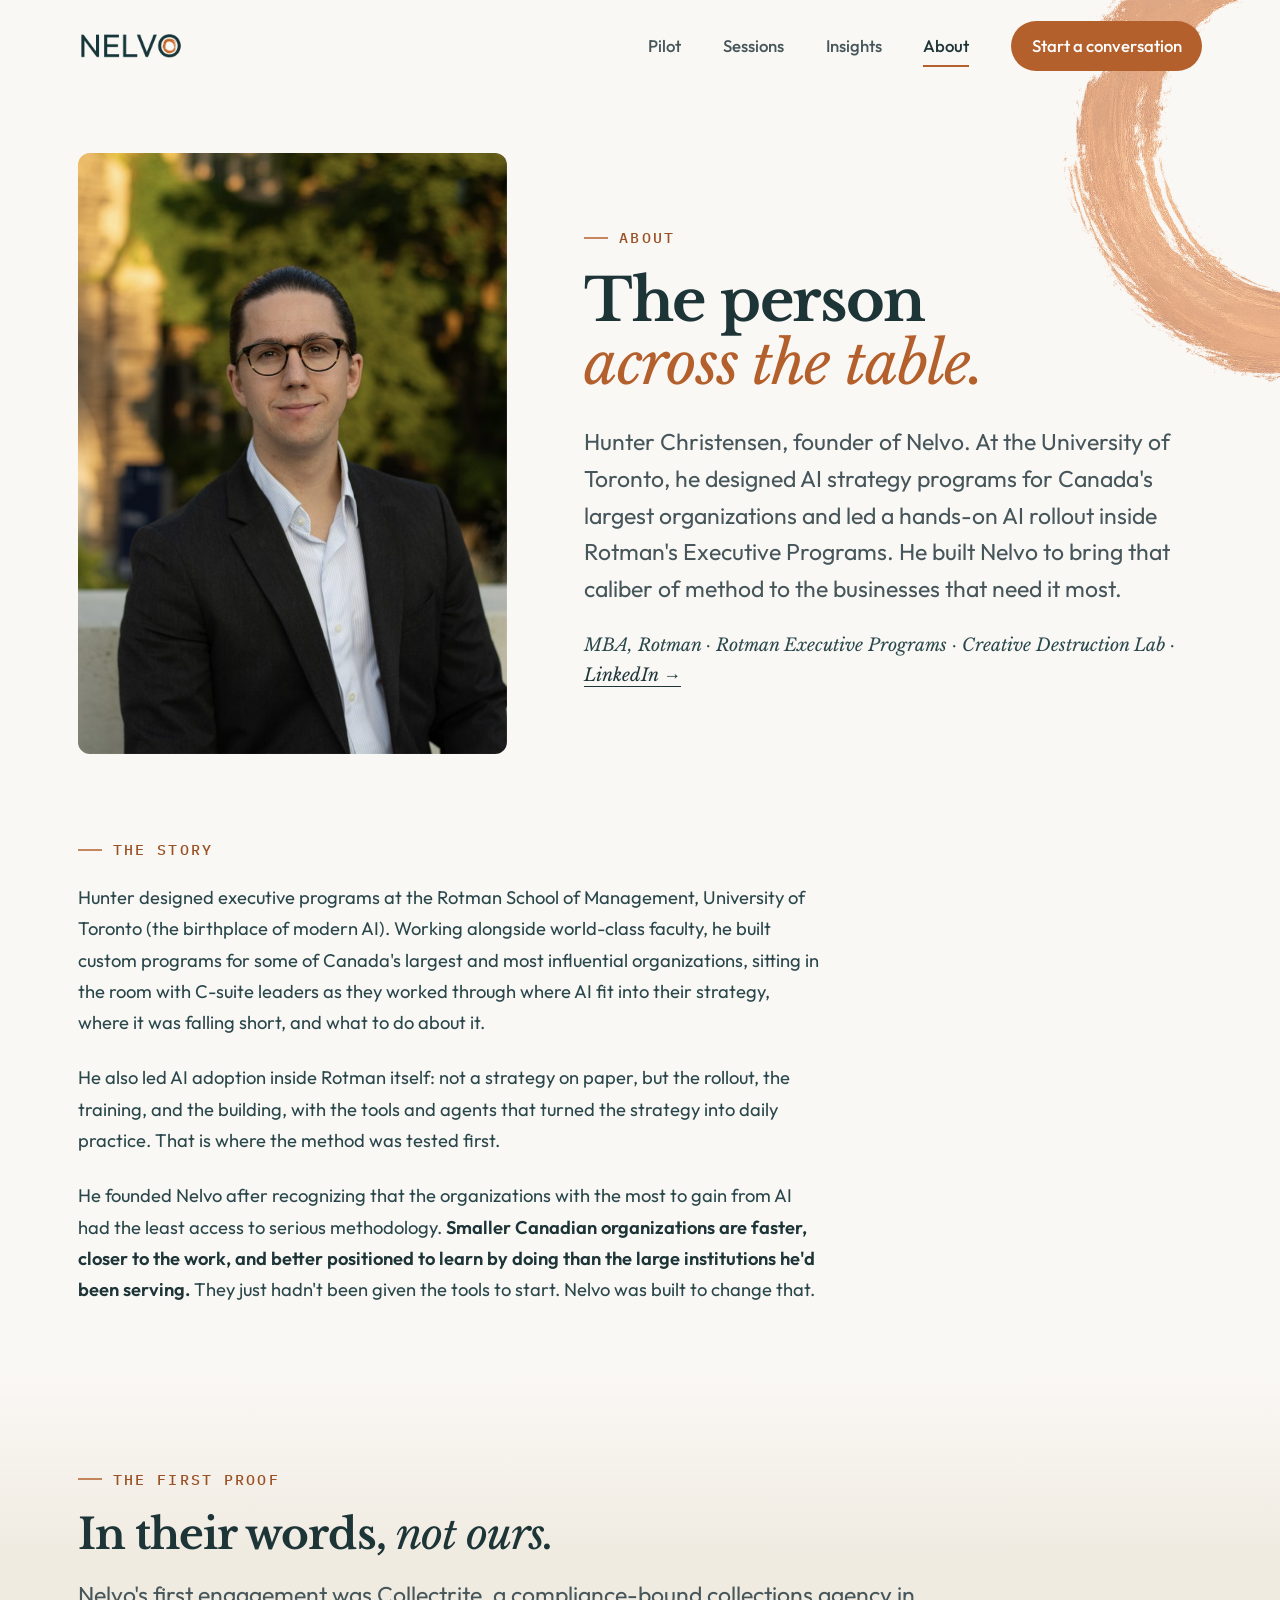
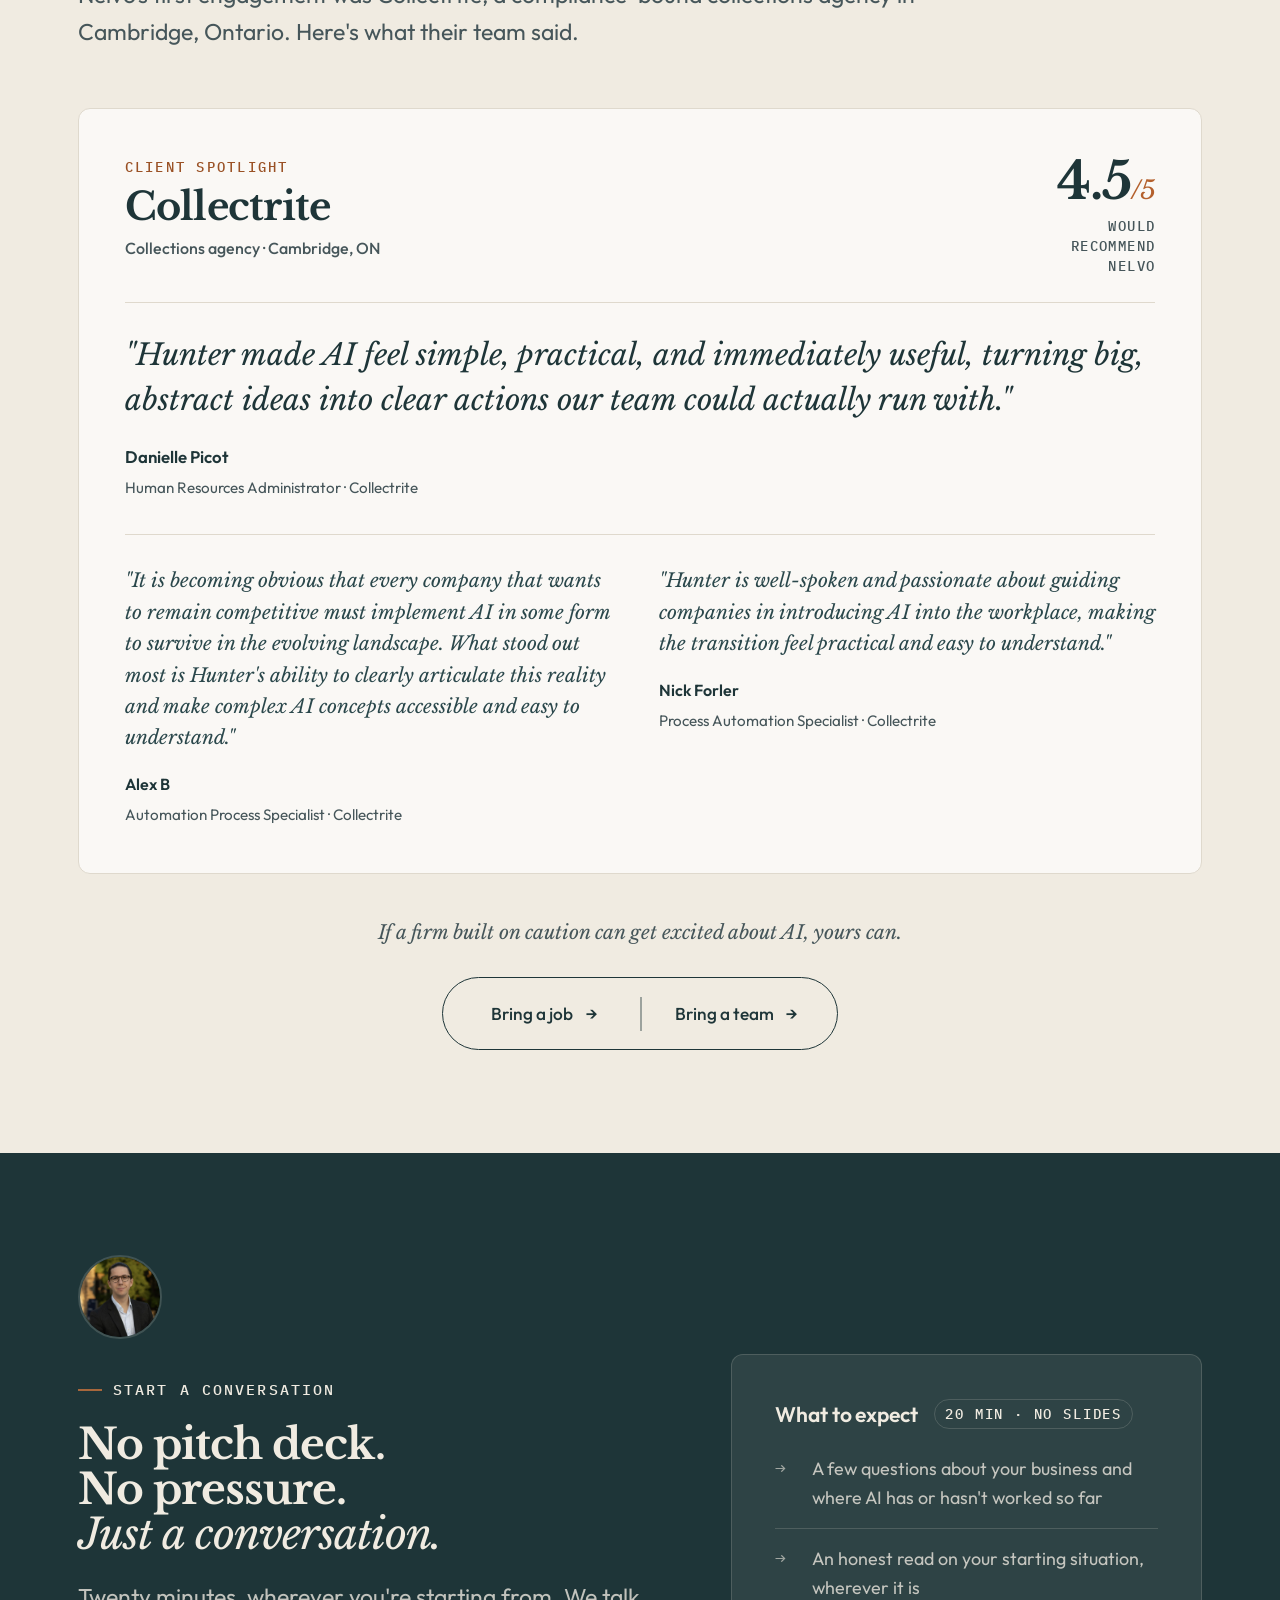
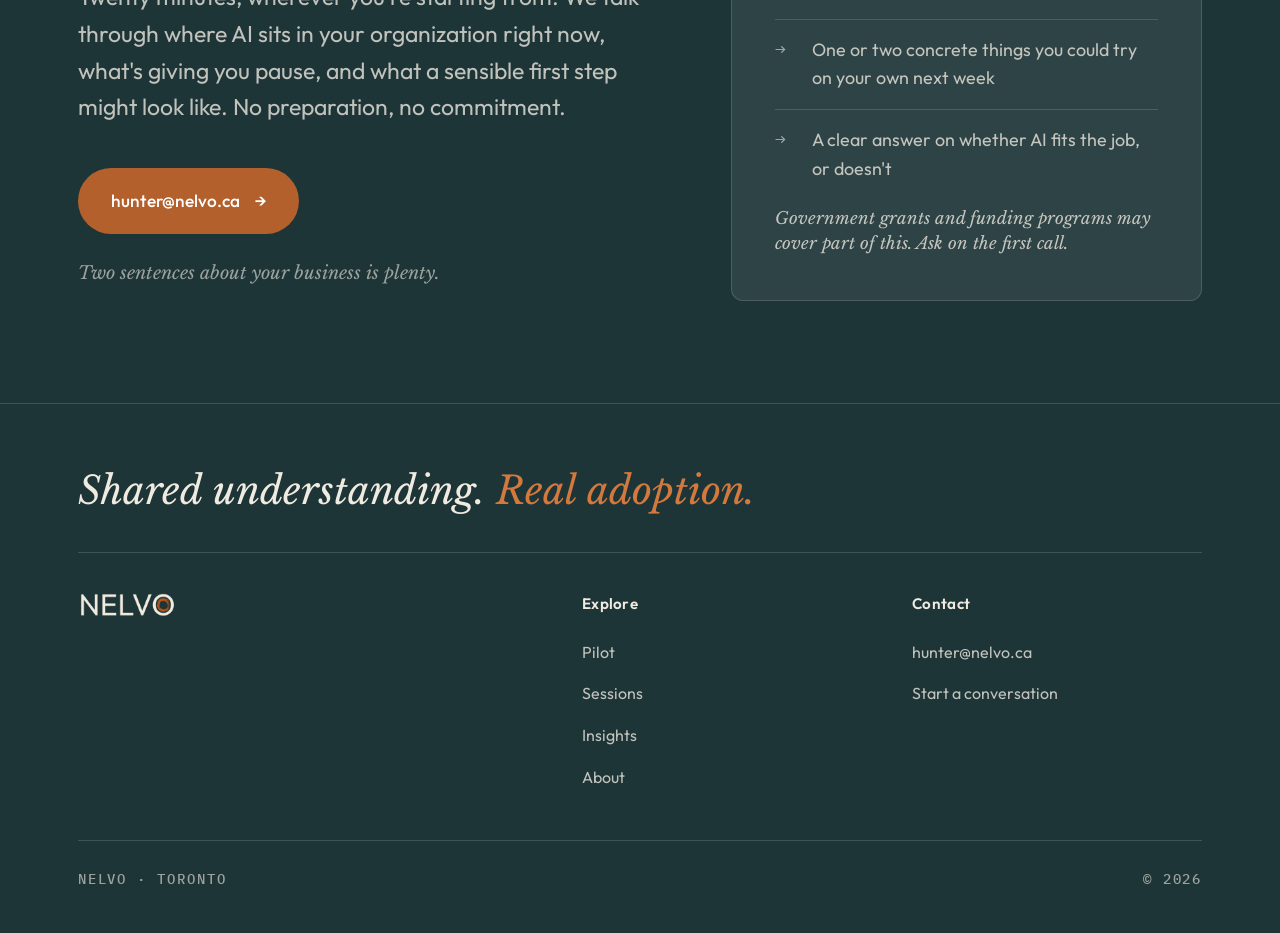
==== commit 96892c92: "v8 polish: small terracotta text to terra-2, sessions numerals, sans heading settings, 12px radii, f" ====
--- a/about.html
+++ b/about.html
@@ -5,14 +5,24 @@
 <title>About · Nelvo</title>
 <meta name="viewport" content="width=device-width, initial-scale=1">
 <meta name="description" content="Hunter Christensen designed executive AI programs at Rotman for Canada's largest organizations and led a hands-on AI rollout inside it. Nelvo brings that caliber of method to Canadian organizations of all sizes.">
+<meta property="og:type" content="website">
+<meta property="og:title" content="About · Nelvo">
+<meta property="og:description" content="Hunter Christensen designed executive AI programs at Rotman for Canada's largest organizations and led a hands-on AI rollout inside it. Nelvo brings that caliber of method to Canadian organizations of all sizes.">
+<meta property="og:url" content="https://nelvo.ca/about">
+<meta property="og:site_name" content="Nelvo">
+<meta property="og:image" content="https://nelvo.ca/resources/og-image.png?v=8">
+<meta property="og:image:width" content="1200">
+<meta property="og:image:height" content="630">
+<meta name="twitter:card" content="summary_large_image">
 <meta name="theme-color" content="#FAF8F5">
 <link rel="icon" type="image/png" sizes="32x32" href="mini-logo-32x32.png?v=2">
 <link rel="preconnect" href="https://fonts.googleapis.com">
 <link rel="preconnect" href="https://fonts.gstatic.com" crossorigin>
-<link href="https://fonts.googleapis.com/css2?family=IBM+Plex+Mono:wght@400;500&family=Libre+Baskerville:ital,wght@0,400;0,700;1,400&family=Outfit:wght@300;400;500;600;700&display=swap" rel="stylesheet">
+<link href="https://fonts.googleapis.com/css2?family=IBM+Plex+Mono:wght@400;500&family=Libre+Baskerville:ital,wght@0,400;0,700;1,400&family=Outfit:wght@400;500;600;700&display=swap" rel="stylesheet">
 <link rel="stylesheet" href="style.css">
 </head>
 <body>
+<a class="skip" href="#main">Skip to content</a>
 
 <nav class="nav">
   <div class="nav-inner">
@@ -21,7 +31,7 @@
       <a href="pilot.html">Pilot</a>
       <a href="sessions.html">Sessions</a>
       <a href="insights.html">Insights</a>
-      <a href="about.html" class="active">About</a>
+      <a href="about.html" class="active" aria-current="page">About</a>
       <a href="#contact" class="btn-nav">Start a conversation</a>
     </div>
     <button class="burger" aria-label="Menu" aria-expanded="false"><span></span><span></span><span></span></button>
@@ -32,12 +42,12 @@
   <a href="pilot.html">Pilot</a>
   <a href="sessions.html">Sessions</a>
   <a href="insights.html">Insights</a>
-  <a href="about.html">About</a>
+  <a href="about.html" aria-current="page">About</a>
   <a href="#contact">Start a conversation</a>
   <span class="mono-note">hunter@nelvo.ca · Toronto</span>
 </div>
 
-<main>
+<main id="main">
 
 <!-- PAGE HERO -->
 <header class="phero phero-tight">
@@ -114,8 +124,8 @@
     <p class="t-kicker rv">If a firm built on caution can get excited about AI, yours can.</p>
     <div class="doors-ctas rv">
       <div class="seg">
-        <a href="pilot.html">Bring a job <span class="arr">→</span></a>
-        <a href="sessions.html">Bring a team <span class="arr">→</span></a>
+        <a href="pilot.html">Bring a job <span class="arr" aria-hidden="true">→</span></a>
+        <a href="sessions.html">Bring a team <span class="arr" aria-hidden="true">→</span></a>
       </div>
     </div>
   </div>
@@ -131,7 +141,7 @@
       <h2 class="h2">No pitch deck.<br>No pressure.<br><em>Just a conversation.</em></h2>
       <p class="lede">Twenty minutes, wherever you're starting from. We talk through where AI sits in your organization right now, what's giving you pause, and what a sensible first step might look like. No preparation, no commitment.</p>
       <div class="cta-meta">
-        <a href="mailto:hunter@nelvo.ca?subject=Starting%20a%20conversation" class="btn">hunter@nelvo.ca <span class="arr">→</span></a>
+        <a href="mailto:hunter@nelvo.ca?subject=Starting%20a%20conversation" class="btn">hunter@nelvo.ca <span class="arr" aria-hidden="true">→</span></a>
         <span class="mono-note">Serving Canadian organizations</span>
       </div>
       <span class="serif-note">Two sentences about your business is plenty.</span>
--- a/style.css
+++ b/style.css
@@ -1,20 +1,24 @@
 /* ═══════════════════════════════════════════════════════════════
-   NELVO v7 · "THE BIG READ, CHOREOGRAPHED"
-   Same copy, same brand, elevated composition and motion.
+   NELVO v8 · "TWO WAYS IN"
+   One stylesheet for nelvo.ca. Brief of record: website/v8-direction.md
    Brand: Libre Baskerville · Outfit · IBM Plex Mono
    Teal #1E3538 · Cream #FAF8F5/#F0EBE1 · Terracotta #B4602C
-   All hidden initial states live inside prefers-reduced-motion:
-   no-preference blocks, so reduced motion always sees a full page.
+   Every hidden reveal state lives inside a prefers-reduced-motion:
+   no-preference block, so reduced motion always sees the full page.
+   Order: tokens, base and type, layout and motion, components,
+   then page-specific rules. Each component keeps its responsive
+   and motion rules beside it.
    ═══════════════════════════════════════════════════════════════ */
 
+/* ── Tokens ── */
 :root {
   --paper:    #FAF8F5;
   --surface:  #F0EBE1;
   --ink:      #1E3538;
   --ink-2:    #2A474B;
   --terra:    #B4602C;
-  --terra-2:  #9A5125;
-  --terra-lt: #D4793E;
+  --terra-2:  #9A5125;   /* terracotta for small text on light grounds */
+  --terra-lt: #D4793E;   /* terracotta on ink */
   --muted:    #46565a;
   --faint:    #7a8a8d;
   --rule:     #DFD9CD;
@@ -29,13 +33,13 @@
 
   --wrap: 1240px;
   --gut: clamp(1.4rem, 4.5vw, 4rem);
-  --sec: clamp(5.5rem, 11vw, 9.5rem);
+  --sec: clamp(4.5rem, 8vw, 7.5rem);
   --ease: cubic-bezier(.22,.61,.2,1);
   --dur-1: .3s;
-  --dur-2: .6s;
   --dur-3: .95s;
 }
 
+/* ── Base ── */
 *, *::before, *::after { box-sizing: border-box; margin: 0; padding: 0; }
 html { scroll-behavior: smooth; -webkit-font-smoothing: antialiased; text-rendering: optimizeLegibility; }
 body {
@@ -46,1369 +50,324 @@
 img { max-width: 100%; display: block; }
 a { color: inherit; text-decoration: none; }
 ul { list-style: none; }
+::selection { background: rgba(180,96,44,0.24); }
+a:focus-visible, button:focus-visible, summary:focus-visible { outline: 2px solid var(--terra); outline-offset: 3px; border-radius: 3px; }
+
+/* cross-page fade (progressive enhancement; off under reduced motion) */
+@view-transition { navigation: auto; }
+::view-transition-old(root), ::view-transition-new(root) { animation-duration: .24s; }
+
+/* ── Typography ── */
 h1, h2, h3 { font-family: var(--display); font-weight: 700; line-height: 1.06; letter-spacing: -0.022em; }
 h2, h3 { text-wrap: balance; }
-h1 em, h2 em, h3 em { font-style: italic; font-weight: 400; color: var(--terra); }
-.dark h1 em, .dark h2 em, .dark h3 em { color: var(--terra-lt); }
-::selection { background: rgba(180,96,44,0.24); }
-a:focus-visible, button:focus-visible, summary:focus-visible { outline: 2px solid var(--terra); outline-offset: 3px; border-radius: 3px; }
-
-/* cross-page fade (progressive enhancement; disabled under reduced motion below) */
-@view-transition { navigation: auto; }
-::view-transition-old(root), ::view-transition-new(root) { animation-duration: .24s; }
-
+h1 em, h2 em { font-style: italic; font-weight: 400; }
+h1 em { color: var(--terra); }
+/* the terracotta italic turn: one per screen, marked with .turn */
+.turn em { color: var(--terra); }
+.h2 { font-size: clamp(2rem, 3.3vw, 2.95rem); }
+.h3 { font-size: clamp(1.5rem, 2.1vw, 1.75rem); }
+.lede {
+  font-size: clamp(1.35rem, 1.8vw, 1.62rem); line-height: 1.6;
+  font-weight: 400; color: var(--muted); max-width: 32em; text-wrap: pretty;
+}
+.mono-note { font-family: var(--body); font-weight: 500; font-size: 1rem; line-height: 1.5; color: var(--muted); }
+.serif-note { font-family: var(--display); font-style: italic; font-size: 1.12rem; color: var(--muted); }
+
+/* ── Layout ── */
 .wrap { max-width: var(--wrap); margin: 0 auto; padding: 0 var(--gut); }
 .sec { padding: var(--sec) 0; position: relative; }
 .sec-tight { padding-top: 0; }
+.sec-join { padding-top: calc(var(--sec) * 0.5); }   /* a section that continues the one above */
 .sec-surface { background: var(--surface); border-top: 1px solid var(--rule); }
 .sec-surface-b { border-bottom: 1px solid var(--rule); }
-
-/* ── Type utilities ── */
-.eyebrow {
-  font-family: var(--mono); font-size: 1.25rem; font-weight: 500;
-  letter-spacing: 0.2em; text-transform: uppercase; color: var(--terra);
-  display: inline-flex; align-items: center; gap: 0.8rem; margin-bottom: 1.6rem;
-}
-.eyebrow::before { content: ''; width: 30px; height: 2px; background: var(--terra); opacity: 0.75; flex: none; }
-.dark .eyebrow { color: var(--terra-lt); }
-.dark .eyebrow::before { background: var(--terra-lt); }
-.h1 { font-size: clamp(3rem, 7vw, 6.2rem); }
-.h2 { font-size: clamp(2.2rem, 4.4vw, 3.7rem); }
-.h3 { font-size: clamp(1.6rem, 2.4vw, 2.1rem); }
-.lede {
-  font-size: clamp(1.35rem, 1.8vw, 1.62rem); line-height: 1.6;
-  font-weight: 400; color: var(--muted); max-width: 56ch; text-wrap: pretty;
-}
-.lede-light { font-weight: 300; }
-.dark .lede { color: var(--cream-78); }
-.mono-note {
-  font-family: var(--mono); font-size: 1rem; font-weight: 500;
-  letter-spacing: 0.15em; text-transform: uppercase; color: var(--faint); line-height: 1.9;
-}
-.dark .mono-note { color: var(--cream-60); }
-.serif-note { font-family: var(--display); font-style: italic; font-size: 1.12rem; color: var(--faint); }
-.dark .serif-note { color: var(--cream-60); }
-
-/* ── Buttons (solid terracotta; depth from color and motion, not gradients) ── */
-.btn {
-  display: inline-flex; align-items: center; gap: 0.9rem;
-  background: var(--terra); color: #fff; font-weight: 500;
-  font-size: 1.08rem; padding: 1.15rem 2.1rem; border-radius: 999px;
-  transition: background var(--dur-1), transform var(--dur-1) var(--ease), box-shadow var(--dur-1);
-  box-shadow: 0 18px 38px -20px rgba(154,81,37,0.7);
-}
-.btn:hover { background: var(--terra-2); transform: translateY(-2px); }
-.btn:active { transform: translateY(0); box-shadow: 0 10px 22px -16px rgba(154,81,37,0.7); }
-.btn .arr { transition: transform var(--dur-1) var(--ease) .06s; }
-.btn:hover .arr { transform: translateX(5px); }
-.btn-ink { background: var(--ink); box-shadow: 0 18px 38px -20px rgba(30,53,56,0.7); }
-.btn-ink:hover { background: #142528; }
-.btn-ghost {
-  display: inline-flex; align-items: center; gap: 0.8rem;
-  font-weight: 500; font-size: 1.08rem; color: var(--ink);
-  padding: 1.1rem 0.2rem; border-bottom: 2px solid var(--ink);
-  transition: color .2s, border-color .2s;
-}
-.btn-ghost:hover { color: var(--terra); border-color: var(--terra); }
-.btn-ghost .arr { transition: transform var(--dur-1) var(--ease) .06s; }
-.btn-ghost:hover .arr { transform: translateX(5px); }
-.dark .btn-ghost { color: var(--surface); border-color: var(--cream-60); }
-.dark .btn-ghost:hover { color: var(--terra-lt); border-color: var(--terra-lt); }
-
-/* ── Reveal motion (trigger classes; hidden states gated below) ── */
-.rv.in { opacity: 1; transform: none; }
-.d1 { --d: .08s; } .d2 { --d: .16s; } .d3 { --d: .24s; } .d4 { --d: .32s; }
-@keyframes riseIn { from { opacity: 0; transform: translateY(30px); } to { opacity: 1; transform: none; } }
-
+/* section heads */
+.outcomes-head { max-width: 880px; margin-bottom: clamp(2.8rem, 5vw, 4.4rem); }
+.outcomes-head .h2 { margin-bottom: 1.6rem; }
+
+/* ── Reveal motion ── */
+/* main.js adds .in when an element scrolls into view; .d1 to .d3 stagger it */
+.d1 { --d: .08s; }
+.d2 { --d: .16s; }
+.d3 { --d: .24s; }
 @media (prefers-reduced-motion: no-preference) {
   .rv { opacity: 0; transform: translateY(30px); transition: opacity var(--dur-3) var(--ease), transform var(--dur-3) var(--ease); transition-delay: var(--d, 0s); }
   .rv.in { opacity: 1; transform: none; }
-  /* image wipe variant: clip the child image, never the observed container
-     (Chrome's IntersectionObserver applies the element's own clip-path, so a
-     fully-clipped container reports zero intersection and never reveals) */
-  .rv-clip { opacity: 1; transform: none; }
-  .rv-clip img { clip-path: inset(0 100% 0 0); transition: clip-path 1.1s var(--ease); transition-delay: var(--d, 0s); }
-  .rv-clip.in img { clip-path: inset(0 0 0 0); }
-  /* smooth fade-in variant (no wipe): fade the child image only */
-  .rv-fade { opacity: 1; transform: none; }
-  .rv-fade img { opacity: 0; transition: opacity 1.1s var(--ease); transition-delay: var(--d, 0s); }
-  .rv-fade.in img { opacity: 1; }
 }
 @media (prefers-reduced-motion: reduce) {
-  .rv, .rv-clip, .rv-clip img, .rv-fade, .rv-fade img { opacity: 1 !important; transform: none !important; transition: none !important; clip-path: none !important; }
+  .rv { opacity: 1 !important; transform: none !important; transition: none !important; }
   *, *::before, *::after { animation: none !important; transition-duration: .01ms !important; }
   html { scroll-behavior: auto; }
   [data-spin] { transform: none !important; }
   @view-transition { navigation: none; }
 }
-
-/* ── Ensō (textured webp) ── */
+@keyframes riseIn { from { opacity: 0; transform: translateY(30px); } to { opacity: 1; transform: none; } }
+@keyframes lineUp { to { transform: none; } }
+@keyframes plx { from { translate: 0 -3.5%; } to { translate: 0 3.5%; } }
+
+/* ── Ensō (textured webp; main.js turns [data-spin] marks with the scroll) ── */
 .enso { pointer-events: none; user-select: none; }
 .enso img { width: 100%; height: 100%; object-fit: contain; }
-.enso-wm { position: absolute; width: clamp(380px, 44vw, 640px); height: clamp(380px, 44vw, 640px); opacity: 0.07; filter: grayscale(1) brightness(3); }
+/* watermarks: retired from view (two ensō on home, one per subpage); the markup remains */
+.enso-wm { display: none; position: absolute; width: clamp(380px, 44vw, 640px); height: clamp(380px, 44vw, 640px); opacity: 0.07; filter: grayscale(1) brightness(3); }
 .wm-tr { right: -180px; top: -140px; }
 .wm-bl { left: clamp(-200px, -13vw, -160px); bottom: -180px; }
 
-/* ── Unified photo treatment ── */
-.whynow-photo img, .room-banner img, .photo-band img { filter: saturate(0.78); }
-
-/* scroll-driven parallax: progressive enhancement only */
-@supports (animation-timeline: view()) {
-  @media (prefers-reduced-motion: no-preference) {
-    .whynow-photo img, .room-banner img { scale: 1.12; animation: plx linear both; animation-timeline: view(); }
-    .photo-band img { animation: plx linear both; animation-timeline: view(); }
-  }
-}
-@keyframes plx { from { translate: 0 -3.5%; } to { translate: 0 3.5%; } }
+/* skip link: hidden until a keyboard user tabs to it */
+.skip { position: absolute; left: 1rem; top: -4rem; z-index: 200; padding: 0.7rem 1.2rem; border-radius: 999px; background: var(--ink); color: var(--surface); font-weight: 500; font-size: 1rem; }
+.skip:focus { top: 1rem; }
 
 /* ── Nav ── */
 .nav { position: fixed; top: 0; left: 0; right: 0; z-index: 90; transition: background .35s var(--ease), box-shadow .35s, border-color .35s; border-bottom: 1px solid transparent; }
-.nav.scrolled { background: rgba(250,248,245,0.88); backdrop-filter: blur(16px); -webkit-backdrop-filter: blur(16px); border-bottom-color: var(--rule); }
+.nav.scrolled { background: rgba(250,248,245,0.88); -webkit-backdrop-filter: blur(16px); backdrop-filter: blur(16px); border-bottom-color: var(--rule); }
 .nav-inner { max-width: var(--wrap); margin: 0 auto; padding: 0 var(--gut); height: 92px; display: flex; align-items: center; justify-content: space-between; gap: 2rem; transition: height .35s var(--ease); }
 .nav.scrolled .nav-inner { height: 72px; }
 .home .nav-inner { height: 124px; }
 .home .nav.scrolled .nav-inner { height: 72px; }
 .nav-logo img { height: 30px; transition: height .6s var(--ease); }
-.home .nav-logo { transition: transform .6s var(--ease); transform: translateX(var(--logo-shift, 0px)); }
-.home .nav.scrolled .nav-logo { transform: translateX(0); }
-.home .nav-logo img { height: 84px; }
+.home .nav-logo { transition: transform .6s var(--ease); }
+.home .nav-logo img { height: 48px; }
 .home .nav.scrolled .nav-logo img { height: 30px; }
 .nav-links { display: flex; align-items: center; gap: 2.6rem; }
-.nav-links a:not(.btn-nav) { font-weight: 500; font-size: 1.25rem; color: var(--muted); position: relative; padding: 0.4rem 0; transition: color .2s; }
+.nav-links a:not(.btn-nav) { font-weight: 500; font-size: 1.05rem; color: var(--muted); position: relative; padding: 0.4rem 0; transition: color .2s; }
 /* underline grows in from the left, exits to the right */
 .nav-links a:not(.btn-nav)::after { content: ''; position: absolute; left: 0; bottom: 0; height: 2px; width: 100%; background: var(--terra); transform: scaleX(0); transform-origin: right; transition: transform var(--dur-1) var(--ease); }
 .nav-links a:not(.btn-nav):hover { color: var(--ink); }
 .nav-links a:not(.btn-nav):hover::after { transform: scaleX(1); transform-origin: left; }
 .nav-links a.active { color: var(--ink); }
 .nav-links a.active::after { transform: scaleX(1); }
-.btn-nav { background: var(--terra); color: #fff; padding: 0.75rem 1.5rem; border-radius: 999px; font-weight: 500; font-size: 1.25rem; box-shadow: 0 5px 14px -6px rgba(180,96,44,0.55); transition: background .2s, box-shadow var(--dur-1) var(--ease), transform .2s var(--ease); }
-.btn-nav:hover { background: var(--terra-2); transform: translateY(-1px); box-shadow: 0 9px 20px -7px rgba(180,96,44,0.62); }
-.btn-nav:active { transform: translateY(0); box-shadow: 0 3px 9px -6px rgba(180,96,44,0.5); }
+.btn-nav { background: var(--terra); color: #fff; padding: 0.65rem 1.3rem; border-radius: 999px; font-weight: 500; font-size: 1.05rem; transition: background .2s, box-shadow var(--dur-1) var(--ease), transform .2s var(--ease); }
+.btn-nav:hover { background: var(--terra-2); }
+/* home, at the top: the nav button is an ink outline so the headline leads */
+.home .nav:not(.scrolled) .btn-nav { background: transparent; color: var(--ink); box-shadow: inset 0 0 0 1.5px var(--ink); }
+.home .nav:not(.scrolled) .btn-nav:hover { background: var(--ink); color: #fff; }
 .burger { display: none; background: none; border: 0; cursor: pointer; width: 46px; height: 46px; position: relative; z-index: 95; }
 .burger span { position: absolute; left: 10px; right: 10px; height: 2px; background: var(--ink); border-radius: 2px; transition: transform var(--dur-1) var(--ease), opacity .2s, background var(--dur-1); }
 .burger span:nth-child(1) { top: 17px; }
 .burger span:nth-child(2) { top: 23px; }
 .burger span:nth-child(3) { top: 29px; }
-.menu-open .burger span { background: var(--surface); }
-.menu-open .burger span:nth-child(1) { transform: translateY(6px) rotate(45deg); }
-.menu-open .burger span:nth-child(2) { opacity: 0; }
-.menu-open .burger span:nth-child(3) { transform: translateY(-6px) rotate(-45deg); }
+@media (max-width: 1080px) {
+  .nav-links { display: none; }
+  .burger { display: block; }
+}
+@media (max-width: 640px) {
+  .home .nav-logo img { height: 40px; }
+}
+
+/* ── Phone menu ── */
+.menu-open { overflow: hidden; }
 .menu-overlay { position: fixed; inset: 0; z-index: 92; background: var(--ink); display: flex; flex-direction: column; justify-content: center; padding: 0 var(--gut); opacity: 0; visibility: hidden; transition: opacity .4s var(--ease), visibility .4s; }
 .menu-open .menu-overlay { opacity: 1; visibility: visible; }
-.menu-open { overflow: hidden; }
-.menu-overlay a { font-family: var(--display); font-weight: 700; font-size: clamp(2.2rem, 9vw, 3.4rem); color: var(--surface); padding: 0.6rem 0; opacity: 0; transform: translateY(16px); transition: opacity .45s var(--ease), transform .45s var(--ease), color .2s; }
+/* 7vw keeps "Start a conversation" on one line down to a 320px screen */
+.menu-overlay a { font-family: var(--display); font-weight: 700; font-size: clamp(1.6rem, 7vw, 2.6rem); color: var(--surface); padding: 0.5rem 0; opacity: 0; transform: translateY(16px); transition: opacity .45s var(--ease), transform .45s var(--ease), color .2s; }
 .menu-overlay a:hover { color: var(--terra-lt); }
 .menu-open .menu-overlay a { opacity: 1; transform: none; }
 .menu-open .menu-overlay a:nth-child(1) { transition-delay: .08s; }
 .menu-open .menu-overlay a:nth-child(2) { transition-delay: .15s; }
 .menu-open .menu-overlay a:nth-child(3) { transition-delay: .22s; }
 .menu-open .menu-overlay a:nth-child(4) { transition-delay: .29s; }
+.menu-open .menu-overlay a:nth-child(5) { transition-delay: .36s; }
+.menu-open .menu-overlay a:nth-child(6) { transition-delay: .43s; }
 .menu-overlay .mono-note { margin-top: 2.4rem; color: var(--cream-60); }
-
-/* ── HERO ── */
-.hero { min-height: 100svh; display: flex; align-items: center; position: relative; overflow: hidden; padding: clamp(8rem, 16vh, 11rem) 0 clamp(4rem, 8vh, 6rem); }
-.hero-enso { position: absolute; right: clamp(-27vw, -510px, -120px); top: 50%; transform: translateY(-50%); width: clamp(420px, 56vw, 880px); height: clamp(420px, 56vw, 880px); opacity: 0.9; z-index: 0; }
+/* the bars turn into an X; while open the bar rides above the overlay (z 93 over 92), clear, with the logo hidden, so only the cream X shows */
+.menu-open .burger span { background: var(--surface); }
+.menu-open .burger span:nth-child(1) { transform: translateY(6px) rotate(45deg); }
+.menu-open .burger span:nth-child(2) { opacity: 0; }
+.menu-open .burger span:nth-child(3) { transform: translateY(-6px) rotate(-45deg); }
+.menu-open .nav, .menu-open .nav.scrolled, body.post-page.menu-open .nav.scrolled { z-index: 93; background: transparent; box-shadow: none; border-bottom-color: transparent; -webkit-backdrop-filter: none; backdrop-filter: none; }
+.menu-open .nav .nav-logo { opacity: 0; pointer-events: none; }
+
+/* ── Buttons (solid terracotta; depth from color and motion, not shadow) ── */
+.btn {
+  display: inline-flex; align-items: center; gap: 0.9rem;
+  background: var(--terra); color: #fff; font-weight: 500;
+  font-size: 1.08rem; padding: 1.15rem 2.1rem; border-radius: 999px;
+  transition: background var(--dur-1), transform var(--dur-1) var(--ease), box-shadow var(--dur-1);
+}
+.btn:hover { background: var(--terra-2); transform: translateY(-2px); }
+.btn:active { transform: translateY(0); box-shadow: 0 10px 22px -16px rgba(154,81,37,0.7); }
+.btn .arr, .btn-ghost .arr { transition: transform var(--dur-1) var(--ease) .06s; }
+.btn:hover .arr { transform: translateX(5px); }
+.btn-ghost {
+  display: inline-flex; align-items: center; gap: 0.8rem;
+  font-weight: 500; font-size: 1.08rem; color: var(--ink);
+  padding: 1.1rem 0.2rem; border-bottom: 2px solid var(--ink);
+  transition: color .2s, border-color .2s;
+}
+.btn-ghost:hover { color: var(--terra); border-color: var(--terra); }
+.btn-ghost:hover .arr { transform: translateX(5px); }
+
+/* ── Segmented pill: the two doors (home hero, end of About) ── */
+/* both halves ink on paper at rest; the hovered or focused half fills terracotta and the divider beside it hides */
+.seg { display: inline-flex; gap: 0; padding: 5px; border: 1.5px solid var(--ink); border-radius: 999px; }
+.seg a { position: relative; display: inline-flex; align-items: center; justify-content: center; gap: .8rem; min-width: 12rem; padding: 1rem 1.6rem; border-radius: 999px; font-weight: 500; font-size: 1.08rem; color: var(--ink); transition: background .25s var(--ease), color .25s var(--ease); }
+.seg a + a::before { content: ''; position: absolute; left: 0; top: 22%; bottom: 22%; width: 1.5px; background: rgba(30, 53, 56, .4); transition: opacity .2s; }
+.seg a:hover, .seg a:focus-visible { background: var(--terra); color: #fff; }
+.seg a:hover::before, .seg a:hover + a::before, .seg a:focus-visible::before, .seg a:focus-visible + a::before { opacity: 0; }
+.seg a .arr { transition: transform var(--dur-1) var(--ease) .06s; }
+.seg a:hover .arr { transform: translateX(4px); }
+/* small phones: the halves share the width */
+@media (max-width: 480px) {
+  .seg { display: flex; width: 100%; }
+  .seg a { flex: 1; min-width: 0; padding: .95rem .9rem; gap: .5rem; font-size: 1rem; }
+}
+
+/* ── Eyebrow ── */
+.eyebrow {
+  display: inline-flex; align-items: flex-start; gap: 0.7rem; margin-bottom: 1.2rem;
+  font-family: var(--mono); font-size: 0.95rem; font-weight: 500; line-height: 1.7;
+  letter-spacing: 0.14em; text-transform: uppercase; color: var(--terra-2);
+}
+/* the margin centres the 2px dash on the first line of the label at line-height 1.7, so it stays put when the label wraps */
+.eyebrow::before { content: ''; flex: none; width: 24px; height: 2px; margin-top: calc(0.85em - 1px); background: var(--terra); opacity: 0.75; }
+@media (max-width: 640px) {
+  .eyebrow { font-size: 0.875rem; letter-spacing: 0.1em; }
+}
+
+/* ── Home hero: the Toronto column left, the headline right ── */
+.hero { min-height: 100svh; position: relative; overflow: hidden; }
 .hero .wrap { position: relative; z-index: 1; min-width: 0; width: 100%; }
-.hero .h1 { max-width: none; white-space: nowrap; font-size: clamp(2.1rem, 5.5vw, 5.1rem); margin-bottom: 2.2rem; }
+.hero .h1 { margin-bottom: 2.4rem; line-height: 1.08; }
 /* masked line entrance */
 .hero .hl { display: block; overflow: hidden; padding-bottom: 0.12em; margin-bottom: -0.12em; }
+.hero .hl + .hl { margin-top: 0.22em; }
 .hero .hl-in { display: block; }
-/* per-letter spans flip to navy where they overlap the enso (set in main.js) */
-.hero .h1 em .eo, .hero .eyebrow .eo, .hero .lede-lead em .eo { transition: color .18s var(--ease); }
-.hero .lede { margin-bottom: 2.8rem; }
-.hero .lede-lead { margin-bottom: 1.25rem; }
-.hero .lede-lead em { font-family: var(--display); font-style: italic; font-weight: 400; color: var(--terra); }
-.hero-points { display: flex; flex-direction: column; gap: 0.8rem; margin-bottom: 2.8rem; margin-left: 1.4rem; max-width: 42ch; }
-.hero-points li { position: relative; padding-left: 1.95rem; font-size: clamp(1.2rem, 1.5vw, 1.42rem); font-weight: 400; line-height: 1.5; color: var(--ink-2); }
-.hero-points li::before { content: "→"; position: absolute; left: 0; top: 0.02em; color: var(--terra); font-weight: 500; }
-.hero-ctas { display: flex; align-items: center; gap: 2.2rem; flex-wrap: wrap; }
-.hero-note { display: block; margin-top: 1.6rem; }
+.hero .lede-lead { max-width: 54ch; margin-bottom: 1.25rem; font-size: clamp(1.25rem, 1.65vw, 1.5rem); color: var(--ink-2); }
+.hero-ctas { display: flex; align-items: center; gap: 1rem 1.1rem; flex-wrap: wrap; }
+.hero-note { display: block; margin-top: 1.6rem; color: var(--muted); }
+.hero-note a { color: var(--ink); border-bottom: 1px solid currentColor; transition: color .2s, border-color .2s; }
+.hero-note a:hover { color: var(--terra); border-color: var(--terra); }
 @media (prefers-reduced-motion: no-preference) {
   .hero .wrap > * { animation: riseIn 1s var(--ease) both; }
   .hero .wrap > .eyebrow { animation-delay: .05s; }
   .hero .wrap > .h1 { animation: none; }
   .hero .hl-in { transform: translateY(115%); animation: lineUp 1s var(--ease) both; }
   .hero .hl:nth-child(1) .hl-in { animation-delay: .14s; }
-  .hero .hl:nth-child(2) .hl-in { animation-delay: .25s; }
+  .hero .hl:nth-child(2) .hl-in { animation-delay: .28s; }
   .hero .wrap > .lede-lead { animation-delay: .42s; }
-  .hero .wrap > .hero-points { animation-delay: .52s; }
   .hero .wrap > .hero-ctas { animation-delay: .62s; }
   .hero .wrap > .hero-note { animation-delay: .72s; }
-  .hero-points li { opacity: 0; animation: riseIn .8s var(--ease) both; }
-  .hero-points li:nth-child(1) { animation-delay: .58s; }
-  .hero-points li:nth-child(2) { animation-delay: .66s; }
-  .hero-points li:nth-child(3) { animation-delay: .74s; }
-  .hero-enso { animation: ensoIn 1.9s var(--ease) .2s both; }
-}
-@keyframes lineUp { to { transform: none; } }
-@keyframes ensoIn { from { opacity: 0; transform: translateY(-50%) rotate(-14deg) scale(0.94); } to { opacity: 0.9; transform: translateY(-50%) rotate(0deg) scale(1); } }
-
-/* ── Stats band (the gap) ── */
-.gap-head { max-width: 880px; margin-bottom: clamp(2.6rem, 5vw, 4.2rem); }
-.gap-head .h2 { margin-bottom: 1.4rem; }
-.gap-head .lede strong { font-weight: 700; }
-.stats { display: grid; grid-template-columns: 1fr 2fr; gap: clamp(1rem, 2vw, 1.5rem); align-items: stretch; }
-.stat-set { display: flex; flex-direction: column; border: 1px solid var(--rule); border-radius: 16px; padding: clamp(1.3rem, 2.2vw, 1.9rem) clamp(1.4rem, 2.4vw, 2rem) clamp(1.5rem, 2.6vw, 2.1rem); }
-.stat-set--gap { background: var(--surface); }
-.stat-set--gain { background: var(--paper); border-color: rgba(180,96,44,0.38); box-shadow: 0 26px 54px -40px rgba(180,96,44,0.55); }
-/* stat leads: Outfit 700 (deliberate departure from mono, carried from v6 tweaks) */
-.stat-lead { font-family: var(--body); font-size: 1.125rem; font-weight: 700; letter-spacing: 0.18em; text-transform: uppercase; margin: 0 0 clamp(1.1rem, 2.2vw, 1.5rem); padding-bottom: 0.9rem; position: relative; }
-.stat-lead::after { content: ''; position: absolute; left: 0; right: 0; bottom: 0; height: 1px; background: var(--rule); transform-origin: left; }
-.stat-lead--gap { color: var(--faint); }
-.stat-lead--gain { color: var(--terra); }
-.stat-set--gain .stat-lead::after { background: rgba(180,96,44,0.28); }
-.stat-row { display: grid; grid-template-columns: 1fr; flex: 1; align-content: center; }
-.stat-row--two { grid-template-columns: 1fr 1fr; align-content: stretch; }
-.stat { padding: 0; border-right: none; }
-.stat-row--two .stat:first-child { padding-right: clamp(1.3rem, 2.6vw, 2.2rem); }
-.stat-row--two .stat:last-child { padding-left: clamp(1.3rem, 2.6vw, 2.2rem); border-left: 1px solid rgba(180,96,44,0.22); }
-.stat .v { font-family: var(--display); font-weight: 700; font-size: clamp(3rem, 5.2vw, 4.6rem); line-height: 1; letter-spacing: -0.03em; display: flex; align-items: baseline; gap: 2px; }
-.stat .v .u { font-style: italic; font-weight: 400; font-size: 0.55em; color: var(--terra); }
-/* reserve digit width so the count-up animation can't reflow the layout */
-.stat .v [data-count] { font-variant-numeric: tabular-nums; display: inline-block; min-width: 2ch; text-align: right; }
-.jump .jv [data-count] { font-variant-numeric: tabular-nums; }
-.whynow .stat .v [data-count] { text-align: left; }
-.whynow .stat .v [data-count][data-prefix] { min-width: 4.2ch; }
-.stat p { font-size: 1.25rem; color: var(--muted); font-weight: 300; margin-top: 0.8rem; line-height: 1.55; max-width: 30ch; }
-.stat .src { display: block; font-family: var(--mono); font-size: 0.875rem; font-weight: 500; letter-spacing: 0.14em; text-transform: uppercase; color: var(--faint); margin-top: 0.9rem; }
-.gap-quote { margin-top: clamp(2.6rem, 5vw, 4rem); padding: 1.8rem 0 0 1.8rem; border-left: 3px solid var(--terra); max-width: 760px; }
-.gap-quote blockquote { font-family: var(--display); font-style: italic; font-size: clamp(1.15rem, 1.8vw, 1.45rem); line-height: 1.6; color: var(--ink-2); }
-.gap-quote .mono-note { display: block; margin-top: 1rem; }
-/* choreography: cards rise one after the other, hairlines draw, then counts run */
-@media (prefers-reduced-motion: no-preference) {
-  .stats.rv { opacity: 1; transform: none; }
-  .stats.rv .stat-set { opacity: 0; transform: translateY(26px); transition: opacity .85s var(--ease), transform .85s var(--ease); }
-  .stats.rv.in .stat-set { opacity: 1; transform: none; }
-  .stats.rv.in .stat-set--gain { transition-delay: .14s; }
-  .stats.rv .stat-lead::after { transform: scaleX(0); transition: transform .8s var(--ease) .3s; }
-  .stats.rv.in .stat-lead::after { transform: scaleX(1); }
-  .gap-quote.rv { transform: none; }
-  .gap-quote.rv { border-left-color: transparent; transition: opacity var(--dur-3) var(--ease), border-left-color .6s var(--ease) .4s; }
-  .gap-quote.rv.in { border-left-color: var(--terra); }
-}
-
-/* ── Why now: text + Toronto photo split ── */
-.whynow {
-  display: grid;
-  grid-template-columns: minmax(0, 1fr) minmax(0, 1fr);
-  align-items: stretch;
-  gap: clamp(2.2rem, 4.5vw, 5rem);
-  padding-left: max(var(--gut), calc((100vw - var(--wrap)) / 2));
-  padding-right: 0;
-}
-.whynow-text { max-width: 720px; align-self: center; }
-.whynow .gap-head { max-width: none; margin-bottom: clamp(2rem, 3.5vw, 3rem); }
-.whynow .gap-quote { max-width: none; }
-.whynow-photo { position: relative; z-index: 1; align-self: stretch; overflow: hidden; min-height: 460px; opacity: 1; transform: none; transition: none; will-change: transform; }
-.whynow-photo img { width: 100%; height: 100%; object-fit: cover; object-position: 50% 38%; transform: translateZ(0); backface-visibility: hidden; }
-.whynow-photo::before {
-  content: ""; position: absolute; inset: 0; pointer-events: none; z-index: 1;
-  background: linear-gradient(to right, var(--paper) 0%, var(--paper) 3%, rgba(250,248,245,0) 24%);
-}
-.whynow-text { position: relative; z-index: 2; }
-.whynow .stats { position: relative; z-index: 2; margin-right: clamp(-9rem, -9vw, -5rem); }
-
-/* ── Outcomes rows: the editorial table sets its own type ── */
-.outcomes-head { max-width: 880px; margin-bottom: clamp(2.8rem, 5vw, 4.4rem); }
-.outcomes-head .h2 { margin-bottom: 1.6rem; }
-.outcomes-lede { font-size: clamp(1.3rem, 1.9vw, 1.65rem); font-weight: 300; color: var(--ink-2); line-height: 1.5; max-width: 54rem; }
-.outcomes-lede em { font-style: italic; font-weight: 400; color: var(--terra); }
-.outcomes-lede .lede-next { display: block; margin-top: 0.6rem; }
-.outcomes { border-top: 1px solid var(--rule); }
-.outcome { display: grid; grid-template-columns: minmax(210px, 270px) 1fr; gap: clamp(1.8rem, 4vw, 4.5rem); align-items: center; padding: clamp(2.2rem, 3.8vw, 3.2rem) 3.2rem clamp(2.2rem, 3.8vw, 3.2rem) 0.6rem; position: relative; transition: background var(--dur-1); }
-.outcome::after { content: ''; position: absolute; left: 0; right: 0; bottom: 0; height: 1px; background: var(--rule); transform-origin: left; }
-.outcome:hover { background: rgba(240,235,225,0.55); }
-.outcome-key { display: flex; flex-direction: row; align-items: baseline; gap: 1.15rem; }
-.outcome .ok-index { font-family: var(--display); font-style: italic; font-weight: 700; font-size: clamp(2.2rem, 3.4vw, 3.1rem); line-height: 1.02; color: var(--terra); }
-.outcome .ok-word { font-family: var(--display); font-weight: 700; font-size: clamp(2rem, 3.2vw, 2.8rem); line-height: 1.02; letter-spacing: -0.025em; color: var(--ink); }
-.outcome-body { max-width: 60ch; transition: padding-left var(--dur-1) var(--ease); }
-.outcome:hover .outcome-body { padding-left: 4px; }
-.outcome h3 { font-family: var(--body); font-weight: 600; font-size: clamp(1.18rem, 1.6vw, 1.4rem); line-height: 1.32; color: var(--ink); white-space: nowrap; margin-bottom: 0.7rem; }
-.outcome p { font-size: 1.05rem; font-weight: 300; color: var(--muted); line-height: 1.65; max-width: 52ch; }
-.outcome .arr { position: absolute; right: 0.8rem; top: 50%; transform: translateY(-50%) translateX(-10px); font-family: var(--mono); font-size: 1.3rem; color: var(--terra); opacity: 0; transition: opacity .25s, transform .25s var(--ease); }
-.outcome:hover .arr { opacity: 1; transform: translateY(-50%); }
-.outcome a.cover { position: absolute; inset: 0; }
-.outcomes-cta { margin-top: 2.6rem; }
-@media (min-width: 1280px) {
-  .outcome { padding-left: 0; }
-  .outcome-key { margin-left: -2.2rem; }
-}
-@media (prefers-reduced-motion: no-preference) {
-  .outcomes.rv { opacity: 1; transform: none; }
-  .outcomes.rv .outcome::after { transform: scaleX(0); transition: transform .9s var(--ease); }
-  .outcomes.rv.in .outcome:nth-child(1)::after { transform: scaleX(1); transition-delay: .05s; }
-  .outcomes.rv.in .outcome:nth-child(2)::after { transform: scaleX(1); transition-delay: .18s; }
-  .outcomes.rv.in .outcome:nth-child(3)::after { transform: scaleX(1); transition-delay: .31s; }
-  .outcomes.rv .outcome-key, .outcomes.rv .outcome-body { opacity: 0; transform: translateY(16px); transition: opacity .75s var(--ease), transform .75s var(--ease); }
-  .outcomes.rv.in .outcome:nth-child(1) .outcome-key, .outcomes.rv.in .outcome:nth-child(1) .outcome-body { opacity: 1; transform: none; transition-delay: .12s; }
-  .outcomes.rv.in .outcome:nth-child(2) .outcome-key, .outcomes.rv.in .outcome:nth-child(2) .outcome-body { opacity: 1; transform: none; transition-delay: .25s; }
-  .outcomes.rv.in .outcome:nth-child(3) .outcome-key, .outcomes.rv.in .outcome:nth-child(3) .outcome-body { opacity: 1; transform: none; transition-delay: .38s; }
-}
-
-/* ── In the room (dark plate) ── */
-.dark { background: var(--ink); color: var(--surface); position: relative; overflow: hidden; }
-.dark .h2, .dark .h3 { color: var(--surface); }
-.room { padding-bottom: 0; }
-.room-banner { position: relative; z-index: 1; width: 100%; aspect-ratio: 2.05; overflow: hidden; border-radius: 0; box-shadow: none; margin: clamp(-4.5rem, -5vw, -2.5rem) 0 0; }
-.room-banner::before { content: ""; position: absolute; inset: 0; z-index: 1; pointer-events: none; background: linear-gradient(to bottom, var(--ink) 0%, rgba(30,53,56,0.55) 14%, rgba(30,53,56,0) 38%); }
-.room-banner img { width: 100%; height: 100%; display: block; object-fit: cover; object-position: 50% 0%; }
-.room-grid { display: grid; grid-template-columns: 1fr 1fr; gap: clamp(2.4rem, 6vw, 6rem); align-items: start; position: relative; z-index: 2; margin-bottom: 0; }
-.room-copy .h2 { margin-bottom: 1.5rem; }
-.room-copy .lede { margin-bottom: 2.4rem; }
-.modes { display: grid; gap: 0; border-top: 1px solid var(--rule-dk); }
-.mode { display: grid; grid-template-columns: 52px 1fr; gap: 1.2rem; padding: 1.35rem 0; border-bottom: 1px solid var(--rule-dk); align-items: baseline; }
-.mode .n { font-family: var(--display); font-style: italic; font-size: 1.5rem; color: var(--terra-lt); line-height: 1; }
-.mode h3 { font-size: 1.2rem; font-family: var(--body); font-weight: 600; }
-.mode p { font-size: 1rem; font-weight: 300; color: var(--cream-78); line-height: 1.6; margin-top: 0.3rem; }
-.mode.feature { background: #2C4346; border: 1px solid var(--rule-dk); border-left: 3px solid var(--terra-lt); padding: 1.35rem 1.4rem; margin-top: 1.2rem; border-radius: 4px; position: relative; z-index: 3; box-shadow: 0 22px 50px -26px rgba(0,0,0,0.6); }
-/* the four modes arrive as a sequence; the feature lands last as the crescendo */
-@media (prefers-reduced-motion: no-preference) {
-  .modes.rv { opacity: 1; transform: none; }
-  .modes.rv .mode { opacity: 0; transform: translateY(18px); transition: opacity .7s var(--ease), transform .7s var(--ease); }
-  .modes.rv.in .mode { opacity: 1; transform: none; }
-  .modes.rv.in .mode:nth-child(1) { transition-delay: .05s; }
-  .modes.rv.in .mode:nth-child(2) { transition-delay: .17s; }
-  .modes.rv.in .mode:nth-child(3) { transition-delay: .29s; }
-  .modes.rv .mode.feature { transform: translateY(18px) scale(.975); border-left-color: transparent; }
-  .modes.rv.in .mode.feature { transform: none; border-left-color: var(--terra-lt); transition-delay: .45s; transition-property: opacity, transform, border-left-color; transition-duration: .8s; }
-}
-
-/* ── Diagnostic (Growth Map) ── */
-.diag-grid { display: grid; grid-template-columns: 1.05fr 0.95fr; gap: clamp(2.6rem, 6vw, 6rem); align-items: center; }
-.diag-copy .h2 { margin-bottom: 1.5rem; }
-.diag-copy p { font-size: 1.18rem; font-weight: 300; color: var(--muted); line-height: 1.78; margin-bottom: 1.2rem; max-width: 54ch; }
-.diag-copy p strong { color: var(--ink); font-weight: 600; }
-.diag-copy .btn { margin-top: 0.8rem; }
-.diag-steps { margin: 1.8rem 0 2.4rem; display: grid; gap: 0.9rem; }
-.diag-steps li { display: grid; grid-template-columns: 34px 1fr; gap: 1rem; font-size: 1.08rem; font-weight: 300; color: var(--muted); line-height: 1.55; align-items: center; }
-.diag-steps li b { font-family: var(--display); font-style: italic; font-weight: 400; font-size: 1.9rem; line-height: 1; color: var(--terra); }
-.gmap-card { background: var(--surface); border: 1px solid var(--rule); border-radius: 22px; padding: clamp(1.8rem, 3.4vw, 3rem); box-shadow: 0 28px 60px -36px rgba(30,53,56,0.3); }
-.gmap { position: relative; padding: 6px 6px 34px 34px; }
-.gmap::before { content: ''; position: absolute; left: 23px; top: 6px; bottom: 34px; width: 2px; background: rgba(30,53,56,0.32); border-radius: 2px; }
-.gmap::after { content: ''; position: absolute; left: 34px; right: 6px; bottom: 23px; height: 2px; background: rgba(30,53,56,0.32); border-radius: 2px; }
-.gmap-grid { display: grid; grid-template-columns: 1fr 1fr; grid-template-rows: 1fr 1fr; gap: 2px; aspect-ratio: 1.18; background: var(--rule); border: 1px solid var(--rule); border-radius: 12px; overflow: hidden; }
-.gq { background: var(--paper); }
-.gq:nth-child(1) { background: #EFE6D3; }
-.gq:nth-child(2) { background: #D7DFD5; }
-.gq:nth-child(3) { background: #EDD6D0; }
-.gq:nth-child(4) { background: #EFE6D3; }
-.gmap .ax { position: absolute; font-family: var(--mono); font-size: 0.875rem; font-weight: 500; letter-spacing: 0.1em; text-transform: uppercase; color: var(--muted); white-space: nowrap; }
-.gmap .ax.y { left: 2px; top: 6px; bottom: 34px; writing-mode: vertical-rl; transform: rotate(180deg); display: grid; place-content: center; }
-.gmap .ax.x { bottom: 2px; left: calc(50% + 17px); transform: translateX(-50%); }
-.garrow { position: absolute; width: 0; height: 0; }
-.garrow.gy { left: 24px; top: 0; transform: translateX(-50%); border-left: 5px solid transparent; border-right: 5px solid transparent; border-bottom: 7px solid rgba(30,53,56,0.42); }
-.garrow.gx { right: 1px; bottom: 24px; transform: translateY(50%); border-top: 5px solid transparent; border-bottom: 5px solid transparent; border-left: 7px solid rgba(30,53,56,0.42); }
-.gdot { position: absolute; left: 38%; top: 56%; width: 84px; height: 84px; margin: -42px 0 0 -42px; display: flex; align-items: center; justify-content: center; }
-.gdot .enso { position: absolute; inset: 0; animation: dotSpin 36s linear infinite; }
-.gdot .pt { width: 12px; height: 12px; border-radius: 50%; background: var(--terra); box-shadow: 0 0 0 6px rgba(180,96,44,0.18); }
-.gdot .lbl { position: absolute; top: 100%; left: 50%; transform: translateX(-50%); margin-top: 0.3rem; font-family: var(--mono); font-size: 0.875rem; font-weight: 500; letter-spacing: 0.12em; text-transform: uppercase; color: var(--terra); white-space: nowrap; }
-@keyframes dotSpin { to { transform: rotate(360deg); } }
-.gmap-cap { margin-top: 1.4rem; text-align: center; font-family: var(--mono); font-size: 0.875rem; font-weight: 500; letter-spacing: 0.14em; text-transform: uppercase; color: var(--faint); line-height: 1.9; }
-/* choreography: axes draw, quadrants tint in, the dot plots itself, label lands last */
-@media (prefers-reduced-motion: no-preference) {
-  .gmap-rv .gmap::before { transform: scaleY(0); transform-origin: top; transition: transform .55s var(--ease) .15s; }
-  .gmap-rv .gmap::after { transform: scaleX(0); transform-origin: left; transition: transform .55s var(--ease) .4s; }
-  .gmap-rv.in .gmap::before { transform: scaleY(1); }
-  .gmap-rv.in .gmap::after { transform: scaleX(1); }
-  .gmap-rv .ax, .gmap-rv .garrow { opacity: 0; transition: opacity .45s var(--ease) .55s; }
-  .gmap-rv.in .ax, .gmap-rv.in .garrow { opacity: 1; }
-  .gmap-rv .gq { opacity: 0; transition: opacity .5s var(--ease); }
-  .gmap-rv.in .gq { opacity: 1; }
-  .gmap-rv.in .gq:nth-child(1) { transition-delay: .55s; }
-  .gmap-rv.in .gq:nth-child(2) { transition-delay: .62s; }
-  .gmap-rv.in .gq:nth-child(4) { transition-delay: .69s; }
-  .gmap-rv.in .gq:nth-child(3) { transition-delay: .76s; }
-  .gmap-rv .gdot .enso, .gmap-rv .gdot .pt { opacity: 0; transform: scale(.25); transition: opacity .5s var(--ease) .95s, transform .5s var(--ease) .95s; }
-  .gmap-rv.in .gdot .enso, .gmap-rv.in .gdot .pt { opacity: 1; transform: scale(1); }
-  .gmap-rv.in .gdot .enso { animation-play-state: running; }
-  .gmap-rv .gdot .lbl { opacity: 0; transition: opacity .45s var(--ease) 1.3s; }
-  .gmap-rv.in .gdot .lbl { opacity: 1; }
-}
-
-/* ── Belief ── */
-.belief { position: relative; overflow: hidden; background: var(--paper); }
-.belief-grid { max-width: none; margin: 0; padding-left: 0; padding-right: max(var(--gut), calc((100vw - var(--wrap)) / 2)); display: grid; grid-template-columns: 1.15fr 1fr; gap: clamp(2.6rem, 5vw, 4.5rem); align-items: center; }
-.belief-fig { position: relative; min-height: 560px; height: 100%; align-self: stretch; }
-.belief-fig img { position: absolute; inset: 0; width: 100%; height: 100%; object-fit: cover; border-radius: 0; filter: saturate(0.7); -webkit-mask-image: linear-gradient(to right, rgba(0,0,0,1) 62%, transparent 100%); mask-image: linear-gradient(to right, rgba(0,0,0,1) 62%, transparent 100%); }
-.belief-copy .h2 { margin-bottom: 2rem; max-width: 17ch; }
-.belief-copy .eyebrow { align-items: flex-start; }
-.belief-copy .eyebrow::before { margin-top: 0.8em; }
-.belief-body { padding-left: 1.8rem; border-left: 3px solid var(--terra); }
-.belief-body p { font-size: 1.12rem; font-weight: 300; color: var(--muted); line-height: 1.75; margin-bottom: 1.1rem; max-width: 52ch; }
-.belief-quote { margin-top: 2.2rem; padding-top: 1.8rem; border-top: 1px solid var(--rule); max-width: 56ch; }
-.belief-quote blockquote { font-family: var(--display); font-style: italic; font-size: 1.08rem; line-height: 1.7; color: var(--ink-2); }
-.belief-quote .mono-note { display: block; margin-top: 0.9rem; color: var(--terra); }
-@media (prefers-reduced-motion: no-preference) {
-  .belief-copy.rv .belief-body { border-left-color: transparent; transition: border-left-color .6s var(--ease) .5s; }
-  .belief-copy.rv.in .belief-body { border-left-color: var(--terra); }
-}
-
-/* ── Proof quote ── */
-.proof { text-align: center; }
-.proof .qmark { font-family: var(--display); font-weight: 700; font-size: clamp(6.5rem, 10vw, 9rem); line-height: 0.4; color: var(--terra); opacity: 0.45; display: block; margin-bottom: 1.8rem; }
-.proof blockquote { font-family: var(--display); font-style: italic; font-size: clamp(1.7rem, 3.2vw, 2.7rem); line-height: 1.45; color: var(--ink); max-width: 26ch; margin: 0 auto 2rem; }
-.proof .who .n { font-weight: 600; font-size: 1.05rem; }
-.proof .who .t { font-family: var(--mono); font-size: 0.875rem; font-weight: 500; letter-spacing: 0.14em; text-transform: uppercase; color: var(--terra); display: block; margin-top: 0.4rem; line-height: 1.8; }
-.proof .more { margin-top: 2.2rem; }
-.proof .proof-context { font-family: var(--mono); font-size: 0.875rem; font-weight: 500; letter-spacing: 0.05em; color: var(--faint); margin-top: 1rem; line-height: 1.7; }
-@media (prefers-reduced-motion: no-preference) {
-  .proof .rv .qmark { opacity: 0; transform: translateY(-12px) scale(.85); transition: opacity .7s var(--ease), transform .7s var(--ease); }
-  .proof .rv.in .qmark { opacity: 0.45; transform: none; }
-  .proof .rv blockquote, .proof .rv .who, .proof .rv .proof-context, .proof .rv .more { opacity: 0; transform: translateY(14px); transition: opacity .8s var(--ease), transform .8s var(--ease); }
-  .proof .rv.in blockquote { opacity: 1; transform: none; transition-delay: .15s; }
-  .proof .rv.in .who { opacity: 1; transform: none; transition-delay: .32s; }
-  .proof .rv.in .proof-context { opacity: 1; transform: none; transition-delay: .42s; }
-  .proof .rv.in .more { opacity: 1; transform: none; transition-delay: .52s; }
-}
-
-/* ── Method (the 20/80 moment) ── */
-.method { text-align: center; border-top: 1px solid var(--rule-dk); border-bottom: 1px solid var(--rule-dk); }
-.method .wrap { position: relative; z-index: 1; }
-.method-eyebrow { justify-content: center; margin-bottom: clamp(1.8rem, 3.5vw, 2.6rem); }
-.method-stmt { font-family: var(--display); font-weight: 700; line-height: 1.12; letter-spacing: -0.02em; font-size: clamp(2rem, 4.4vw, 3.5rem); color: var(--surface); max-width: 22ch; margin: 0 auto; text-wrap: balance; }
-.method-stmt em { font-style: italic; font-weight: 400; color: var(--terra-lt); }
-.method .mono-note { display: block; margin-top: 1.4rem; }
-.split-bar { display: flex; gap: 4px; max-width: 720px; height: clamp(104px, 13vw, 140px); margin: clamp(2.6rem, 5vw, 4rem) auto 0; }
-.split-seg { display: flex; flex-direction: column; justify-content: center; align-items: flex-start; padding: 0 clamp(1.1rem, 2.4vw, 1.9rem); border-radius: 6px; overflow: hidden; }
-.split-seg.tech { flex: 20 1 0; background: var(--cream-08); border: 1px solid var(--rule-dk); }
-.split-seg.work { flex: 80 1 0; background: var(--terra); }
-.split-seg .pct { font-family: var(--display); font-weight: 700; font-size: clamp(1.9rem, 4.2vw, 3.1rem); line-height: 1; letter-spacing: -0.02em; }
-.split-seg .pct .s { font-style: italic; font-weight: 400; font-size: 0.55em; margin-left: 0.04em; }
-.split-seg.tech .pct { color: var(--cream-78); }
-.split-seg.work .pct { color: #FBF6EF; }
-.split-seg .cap { font-family: var(--mono); font-size: 0.875rem; font-weight: 500; letter-spacing: 0.13em; text-transform: uppercase; margin-top: 0.6rem; white-space: nowrap; }
-.split-seg.tech .cap { color: var(--cream-60); }
-.split-seg.work .cap { color: rgba(251,246,239,0.82); }
-/* the bar finds its true 20/80 proportion on reveal */
-@media (prefers-reduced-motion: no-preference) and (min-width: 701px) {
-  .method .rv .split-seg { transition: flex-grow 1.15s var(--ease) .3s; }
-  .method .rv:not(.in) .split-seg.tech, .method .rv:not(.in) .split-seg.work { flex-grow: 50; }
-  .method .rv .split-seg .pct, .method .rv .split-seg .cap { opacity: 0; transition: opacity .55s var(--ease) 1.15s; }
-  .method .rv.in .split-seg .pct, .method .rv.in .split-seg .cap { opacity: 1; }
-}
-/* narrow screens: stack the 20/80 bar vertically so labels aren't clipped */
-@media (max-width: 700px) {
-  .split-bar { flex-direction: column; height: auto; gap: 1.05rem; max-width: 460px; }
-  .split-seg { flex-direction: row; align-items: center; justify-content: flex-start; gap: 0.6rem; padding: 0; border-radius: 0; overflow: visible; }
-  .split-seg.tech, .split-seg.work { background: transparent; border: none; }
-  .split-seg .pct { font-size: clamp(1.5rem, 6vw, 1.9rem); }
-  .split-seg .cap { margin-top: 0; white-space: nowrap; font-size: 0.875rem; }
-  .split-seg::after { content: ""; flex: none; width: clamp(96px, 34vw, 150px); height: 12px; border-radius: 6px; order: -1; margin-right: 0.35rem; }
-  .split-seg.tech::after { background: linear-gradient(to right, var(--cream-60) 0 20%, rgba(240,235,225,0.12) 20% 100%); }
-  .split-seg.work::after { background: linear-gradient(to right, var(--terra) 0 80%, rgba(240,235,225,0.12) 80% 100%); }
-}
-.method-foot { max-width: 56ch; margin: clamp(3rem, 6vw, 5rem) auto 0; padding-top: clamp(2.4rem, 4.5vw, 3.4rem); border-top: 1px solid var(--rule-dk); }
-.method-foot .enso-divider { width: 60px; height: 60px; margin: 0 auto 1.6rem; }
-.method-foot-h { margin: 0 auto 1.1rem; font-size: clamp(1.8rem, 2.7vw, 2.4rem); }
-.method-foot-p { font-size: 1.25rem; font-weight: 300; color: var(--cream-78); line-height: 1.75; margin: 1.8rem auto 2.6rem; max-width: 52ch; }
-
-/* ── Funding strip ── */
-.fund-grid { display: grid; grid-template-columns: 0.9fr 1.1fr; gap: clamp(2.6rem, 6vw, 6rem); align-items: center; }
-.jump { text-align: center; border: 1px solid var(--rule); background: var(--paper); border-radius: 22px; padding: clamp(2.2rem, 4vw, 3.4rem) clamp(1.6rem, 3vw, 2.6rem); box-shadow: 0 28px 60px -36px rgba(30,53,56,0.25); }
-.jump-title { display: block; font-family: var(--mono); font-size: 0.875rem; font-weight: 500; letter-spacing: 0.13em; text-transform: uppercase; color: var(--terra); margin-bottom: clamp(1.6rem, 3vw, 2.2rem); line-height: 1.5; }
-.jump-row { display: flex; align-items: flex-start; justify-content: center; gap: clamp(0.9rem, 2vw, 1.7rem); }
-.jstat { display: flex; flex-direction: column; align-items: center; gap: 0.85rem; flex: 1 1 0; max-width: 11rem; }
-.jlbl { font-family: var(--body); font-weight: 400; font-size: 1.25rem; color: var(--muted); line-height: 1.45; }
-.jump .jv { font-family: var(--display); font-weight: 700; font-size: clamp(3.4rem, 6.5vw, 5.4rem); line-height: 1; letter-spacing: -0.03em; }
-.jump .jv .ju { font-style: italic; font-weight: 400; font-size: 0.45em; }
-.jump .jv.terra { color: var(--terra); }
-.jump .jarr { font-family: var(--mono); font-size: clamp(1.5rem, 3vw, 2.3rem); color: var(--faint); line-height: clamp(3.4rem, 6.5vw, 5.4rem); }
-.jump-cap { font-family: var(--mono); font-size: 0.875rem; font-weight: 500; letter-spacing: 0.13em; text-transform: uppercase; color: var(--faint); margin-top: 1.8rem; padding-top: 1.4rem; border-top: 1px solid var(--rule); line-height: 1.8; }
-.fund-copy .h2 { margin-bottom: 1.5rem; }
-.fund-copy p { font-size: 1.25rem; font-weight: 300; color: var(--muted); line-height: 1.75; margin-bottom: 1.2rem; max-width: 56ch; }
-.fund-copy p strong { color: var(--ink); font-weight: 600; }
-/* the jump reads left to right: today, the arrow, the goal */
-@media (prefers-reduced-motion: no-preference) {
-  .jump.rv .jstat:first-child { opacity: 0; transform: translateY(14px); transition: opacity .7s var(--ease) .1s, transform .7s var(--ease) .1s; }
-  .jump.rv .jarr { opacity: 0; transform: translateX(-10px); transition: opacity .6s var(--ease) .35s, transform .6s var(--ease) .35s; }
-  .jump.rv .jstat:last-child { opacity: 0; transform: translateY(14px); transition: opacity .7s var(--ease) .5s, transform .7s var(--ease) .5s; }
-  .jump.rv.in .jstat, .jump.rv.in .jarr { opacity: 1; transform: none; }
-}
-
-/* ── CTA ── */
-.cta-grid { display: grid; grid-template-columns: 1.1fr 0.9fr; gap: clamp(2.6rem, 6vw, 5.5rem); align-items: center; position: relative; z-index: 1; }
-.cta-left .avatar { width: 84px; height: 84px; border-radius: 50%; object-fit: cover; border: 2px solid var(--rule-dk); margin-bottom: 1.8rem; }
-.cta-left .h2 { margin-bottom: 1.4rem; }
-.cta-left .lede { margin-bottom: 2.6rem; max-width: 44ch; }
-.cta-meta { display: flex; align-items: center; gap: 1.8rem; flex-wrap: wrap; }
-.cta-left .serif-note { display: block; margin-top: 1.5rem; }
-.expect { background: var(--cream-08); border: 1px solid var(--rule-dk); border-radius: 20px; padding: clamp(2rem, 3.4vw, 2.8rem); backdrop-filter: blur(6px); }
-.expect h3 { font-family: var(--body); font-weight: 600; font-size: 1.32rem; color: var(--surface); display: flex; align-items: center; gap: 1rem; flex-wrap: wrap; margin-bottom: 1.6rem; }
-.expect h3 .time { font-family: var(--mono); font-size: 0.875rem; font-weight: 500; letter-spacing: 0.13em; text-transform: uppercase; color: var(--terra-lt); border: 1px solid rgba(180,96,44,0.55); padding: 0.3rem 0.65rem; border-radius: 7px; }
-.expect ul { display: grid; gap: 1rem; }
-.expect li { display: grid; grid-template-columns: 24px 1fr; gap: 0.8rem; font-size: 1.12rem; font-weight: 400; color: var(--cream-78); line-height: 1.6; padding-bottom: 1rem; border-bottom: 1px solid var(--rule-dk); }
-.expect li:last-child { border-bottom: none; padding-bottom: 0; }
-.expect li::before { content: '→'; font-family: var(--mono); color: var(--terra-lt); }
-@media (prefers-reduced-motion: no-preference) {
-  .cta-left.rv .avatar { opacity: 0; transform: scale(.7); transition: opacity .7s var(--ease) .1s, transform .7s var(--ease) .1s; }
-  .cta-left.rv.in .avatar { opacity: 1; transform: none; }
-  .expect.rv li { opacity: 0; transform: translateY(10px); transition: opacity .6s var(--ease), transform .6s var(--ease); }
-  .expect.rv.in li { opacity: 1; transform: none; }
-  .expect.rv.in li:nth-child(1) { transition-delay: .3s; }
-  .expect.rv.in li:nth-child(2) { transition-delay: .42s; }
-  .expect.rv.in li:nth-child(3) { transition-delay: .54s; }
-  .expect.rv.in li:nth-child(4) { transition-delay: .66s; }
-}
-
-/* ── Footer: the site's final word ── */
-.foot { background: #142528; color: var(--surface); border-top: 1px solid var(--rule-dk); padding: clamp(4.5rem, 8vw, 7rem) 0 2.6rem; position: relative; overflow: hidden; }
-.foot-enso { position: absolute; right: clamp(-220px, -14vw, -140px); bottom: -220px; width: clamp(400px, 42vw, 600px); height: clamp(400px, 42vw, 600px); opacity: 0.06; filter: grayscale(1) brightness(3); }
-.foot .wrap { position: relative; z-index: 1; }
-.foot-slogan { font-family: var(--display); font-weight: 400; font-style: italic; font-size: clamp(2.3rem, 5.6vw, 4.3rem); color: var(--surface); margin-bottom: clamp(2.8rem, 5.5vw, 4.4rem); max-width: 16ch; line-height: 1.18; text-wrap: balance; }
-.foot-slogan em { color: var(--terra-lt); font-weight: 400; }
-.foot-grid { display: grid; grid-template-columns: 1.4fr 1fr 1fr; gap: 2.5rem; align-items: start; margin-bottom: 3rem; padding-top: 2.4rem; border-top: 1px solid var(--rule-dk); }
-.foot-brand img { height: 28px; }
-.foot h4 { font-family: var(--mono); font-size: 0.875rem; font-weight: 500; letter-spacing: 0.18em; text-transform: uppercase; color: var(--cream-60); margin-bottom: 1.1rem; }
-.foot ul { display: grid; gap: 0.6rem; }
-.foot ul a { font-size: 1rem; font-weight: 300; color: var(--cream-78); transition: color .2s; }
-.foot ul a:hover { color: var(--terra-lt); }
-.foot-base { border-top: 1px solid var(--rule-dk); padding-top: 1.7rem; display: flex; justify-content: space-between; gap: 1rem; flex-wrap: wrap; font-family: var(--mono); font-size: 0.875rem; font-weight: 500; letter-spacing: 0.14em; text-transform: uppercase; color: var(--cream-60); }
+}
+@media (max-width: 1080px) {
+  .hero { min-height: unset; }
+}
+@media (max-width: 640px) {
+  .hero .eyebrow::before { margin-top: 0.8em; }
+  .hero .hb { display: none; }
+}
+.hero-tor { display: grid; grid-template-columns: minmax(320px, 33%) minmax(0, 1fr); align-items: stretch; }
+.hero-tor .hero-photo { position: relative; overflow: hidden; z-index: 0; }
+.hero-tor .hero-photo img { width: 100%; height: 100%; object-fit: cover; object-position: 50% 42%; filter: saturate(0.78) sepia(0.06); }
+/* the photo dissolves into the page: a paper fade on three sides (::before, on top) over a bottom band that blurs progressively (::after) */
+.hero-tor .hero-photo::before { content: ''; position: absolute; inset: 0; z-index: 2; pointer-events: none;
+  background: linear-gradient(to left, var(--paper) 0%, var(--paper) 2%, rgba(250,248,245,0) 22%), linear-gradient(to bottom, var(--paper) 0%, rgba(250,248,245,0.75) 60px, rgba(250,248,245,0) 190px), linear-gradient(to top, var(--paper) 0%, rgba(250,248,245,0.82) 70px, rgba(250,248,245,0) 280px); }
+.hero-tor .hero-photo::after { content: ''; position: absolute; left: 0; right: 0; bottom: 0; height: 360px; z-index: 1; pointer-events: none;
+  -webkit-backdrop-filter: blur(12px); backdrop-filter: blur(12px);
+  -webkit-mask-image: linear-gradient(to top, #000 30%, transparent 100%); mask-image: linear-gradient(to top, #000 30%, transparent 100%); }
+.hero-tor .wrap { align-self: center; max-width: none; margin: 0; padding: clamp(8rem, 16vh, 11rem) var(--gut) clamp(4rem, 8vh, 6rem) clamp(2rem, 4vw, 4.5rem); }
+.hero-tor .h1 { font-size: clamp(2.2rem, 4.3vw, 4rem); }
+@media (max-width: 1080px) {
+  .hero-tor { grid-template-columns: minmax(260px, 36%) minmax(0, 1fr); }
+  .hero-tor .h1 { font-size: clamp(2.1rem, 4.6vw, 3.4rem); }
+}
+/* phone and small tablet: text first, the city as a band after the ask */
+@media (max-width: 900px) {
+  .hero-tor { display: flex; flex-direction: column; min-height: 0; }
+  .hero-tor .wrap { order: 1; padding: 7.5rem var(--gut) 0; }
+  .hero-tor .hero-photo { order: 2; height: 380px; margin-top: 2.6rem; }
+  .hero-tor .hero-photo img { object-position: 50% 62%; }
+  .hero-tor .hero-photo::before { background: linear-gradient(to bottom, var(--paper) 0%, rgba(250,248,245,0) 30%), linear-gradient(to top, var(--paper) 0%, rgba(250,248,245,0.75) 30px, rgba(250,248,245,0) 110px); }
+  .hero-tor .hero-photo::after { height: 120px; -webkit-backdrop-filter: blur(8px); backdrop-filter: blur(8px); }
+}
 
 /* ── Subpage hero ── */
 .phero { padding: clamp(9.5rem, 17vh, 13rem) 0 clamp(3rem, 6vh, 5rem); position: relative; overflow: hidden; }
 .phero-tight { padding-bottom: clamp(2rem, 4vh, 3rem); }
 .phero-enso { position: absolute; right: clamp(-22vw, -280px, -100px); top: -120px; width: clamp(360px, 42vw, 620px); height: clamp(360px, 42vw, 620px); opacity: 0.5; }
 .phero .wrap { position: relative; z-index: 1; }
-.phero .h1 { max-width: 17ch; margin-bottom: 1.8rem; font-size: clamp(2.7rem, 5.6vw, 4.8rem); }
+.phero .h1 { max-width: 17ch; margin-bottom: 1.8rem; font-size: clamp(2.4rem, 4.6vw, 4.15rem); }
 @media (prefers-reduced-motion: no-preference) {
   .phero .wrap > *, .phero .ahero > div > * { animation: riseIn .95s var(--ease) both; }
   .phero .wrap > *:nth-child(2), .phero .ahero > div > *:nth-child(2) { animation-delay: .12s; }
   .phero .wrap > *:nth-child(3), .phero .ahero > div > *:nth-child(3) { animation-delay: .24s; }
   .phero .ahero > div > *:nth-child(4) { animation-delay: .34s; }
-  .phero .ahero > div > *:nth-child(5) { animation-delay: .44s; }
-}
-
-/* ── Sessions path ── */
-.path { display: grid; grid-template-columns: repeat(2, 1fr); gap: 1.6rem; margin-top: clamp(2rem, 4vw, 3rem); }
-.s-card { background: var(--surface); border: 1px solid var(--rule); border-radius: 22px; padding: clamp(2rem, 3.2vw, 2.8rem); position: relative; display: flex; flex-direction: column; transition: transform .35s var(--ease), box-shadow .35s var(--ease); }
-.s-card:hover { transform: translateY(-6px); box-shadow: 0 30px 60px -34px rgba(30,53,56,0.32); }
-.s-card.flagship { background: var(--ink); color: var(--surface); }
-.s-card.flagship h3 { color: var(--surface); }
-.s-card.flagship > p { color: var(--cream-78); }
-.s-top { display: flex; align-items: center; gap: 1.1rem; margin-bottom: 1.4rem; }
-.s-letter { width: 74px; height: 74px; border-radius: 50%; background: var(--paper); border: 1px solid var(--rule); display: flex; align-items: center; justify-content: center; font-family: var(--display); font-weight: 700; font-size: 2.1rem; color: var(--terra); flex: none; }
-.s-card.flagship .s-letter { background: var(--cream-08); border-color: var(--rule-dk); color: var(--terra-lt); }
-.s-tag { font-family: var(--mono); font-size: 1.15rem; font-weight: 500; letter-spacing: 0.14em; text-transform: uppercase; color: var(--terra); }
-.s-card.flagship .s-tag { color: var(--terra-lt); }
-.s-badge { position: absolute; top: -14px; left: 1.7rem; font-family: var(--mono); font-size: 0.875rem; font-weight: 500; letter-spacing: 0.12em; text-transform: uppercase; background: var(--terra); color: #fff; padding: 0.4rem 0.8rem; border-radius: 7px; }
-.s-card h3 { font-size: clamp(1.5rem, 2.2vw, 1.9rem); margin-bottom: 0.9rem; }
-.s-card > p { font-size: 1.12rem; font-weight: 400; color: var(--muted); line-height: 1.65; flex: 1; }
-.s-card .s-meta { margin-top: 1.6rem; padding-top: 1.1rem; border-top: 1px solid var(--rule); font-family: var(--mono); font-size: 0.875rem; font-weight: 500; letter-spacing: 0.12em; text-transform: uppercase; color: var(--faint); line-height: 1.9; }
-.s-card.flagship .s-meta { border-top-color: var(--rule-dk); color: var(--cream-60); }
-.s-card details { margin-top: 1.3rem; }
-.s-card summary { cursor: pointer; list-style: none; display: inline-flex; align-items: center; gap: 0.55rem; font-family: var(--mono); font-size: 0.88rem; font-weight: 500; letter-spacing: 0.12em; text-transform: uppercase; color: var(--terra); }
-.s-card.flagship summary { color: var(--terra-lt); }
-.s-card summary::-webkit-details-marker { display: none; }
-.s-card summary::after { content: '+'; font-size: 1rem; transition: transform .25s var(--ease); }
-.s-card details[open] summary::after { transform: rotate(45deg); }
-.s-card details ul { margin-top: 1rem; display: grid; gap: 0.55rem; }
-.s-card details li { display: grid; grid-template-columns: 18px 1fr; gap: 0.55rem; font-size: 1.05rem; font-weight: 400; color: var(--muted); line-height: 1.55; }
-.s-card.flagship details li { color: var(--cream-78); }
-.s-card details li::before { content: '→'; font-family: var(--mono); color: var(--terra); font-size: 0.82rem; }
-.s-card.flagship details li::before { color: var(--terra-lt); }
-/* smooth details open where supported; instant elsewhere */
-@supports (interpolate-size: allow-keywords) {
-  @media (prefers-reduced-motion: no-preference) {
-    .s-card details::details-content { block-size: 0; overflow: clip; transition: block-size .45s var(--ease), content-visibility .45s allow-discrete; }
-    .s-card details[open]::details-content { block-size: auto; interpolate-size: allow-keywords; }
-  }
-}
-/* flagship badge lands a beat after its card */
-@media (prefers-reduced-motion: no-preference) {
-  .s-card.rv .s-badge { opacity: 0; transform: translateY(6px); transition: opacity .5s var(--ease) .45s, transform .5s var(--ease) .45s; }
-  .s-card.rv.in .s-badge { opacity: 1; transform: none; }
-}
-
-/* sessions page: compressed rhythm + ensō behind the method statement */
-body.sessions { --sec: clamp(3.5rem, 7vw, 6rem); }
-body.sessions .phero { padding-bottom: clamp(1.5rem, 3vh, 2.5rem); }
-body.sessions .path-sec { padding-top: clamp(2rem, 4vw, 3rem); position: relative; z-index: 1; }
-body.sessions .method { padding-top: clamp(3rem, 6vw, 5rem); padding-bottom: clamp(3rem, 6vw, 5rem); position: relative; z-index: 0; }
-body.sessions .method > .wrap { --enso: min(90vw, 760px); position: relative; min-height: var(--enso); display: flex; flex-direction: column; align-items: center; justify-content: center; }
-body.sessions .method .enso-stage { position: absolute; top: 50%; left: 50%; transform: translate(-50%, -50%); width: var(--enso); height: var(--enso); z-index: 0; pointer-events: none; }
-body.sessions .method .enso-stage .enso-divider { width: 100%; height: 100%; margin: 0; opacity: 0.28; }
-body.sessions .method .h2, body.sessions .method .lede, body.sessions .method .mono-note { position: relative; z-index: 1; }
-body.sessions .method .lede { color: var(--ink); margin-inline: auto; margin-top: 1.8rem; margin-bottom: 2.4rem; }
-body.sessions .method .mono-note { color: var(--ink-2); }
-body.sessions .keep-sec, body.sessions .first-step-sec { position: relative; z-index: 1; }
-
-/* ── Keep / first-step (sessions) ── */
-.keep { display: grid; grid-template-columns: repeat(3, 1fr); gap: clamp(1.6rem, 3vw, 2.6rem); margin-top: clamp(2.2rem, 4vw, 3.2rem); }
-.keep-item { border-top: 3px solid var(--terra); padding-top: 1.5rem; }
-.keep-item .ki { font-family: var(--mono); font-size: 0.875rem; font-weight: 500; letter-spacing: 0.15em; text-transform: uppercase; color: var(--terra); display: block; margin-bottom: 0.8rem; }
-.keep-item h3 { font-size: 1.55rem; margin-bottom: 0.7rem; }
-.keep-item p { font-size: 1.12rem; font-weight: 400; color: var(--muted); line-height: 1.65; }
-.first-step { background: var(--surface); border: 1px solid var(--rule); border-radius: 24px; padding: clamp(2.2rem, 4vw, 3.6rem); display: grid; grid-template-columns: 1.25fr 0.75fr; gap: 2.6rem; align-items: center; box-shadow: 0 28px 60px -36px rgba(30,53,56,0.25); }
-.first-step .h3 { margin-bottom: 1rem; }
-.first-step p { font-size: 1.16rem; font-weight: 400; color: var(--muted); line-height: 1.72; max-width: 56ch; }
-.first-step .fs-right { display: flex; flex-direction: column; gap: 1.2rem; align-items: flex-start; }
-
-/* ── About ── */
-.ahero { display: grid; grid-template-columns: 0.82fr 1.18fr; gap: clamp(2.6rem, 6vw, 5.5rem); align-items: center; }
-.ahero .portrait { border-radius: 22px; overflow: hidden; box-shadow: 0 30px 70px -36px rgba(30,53,56,0.4); }
-.ahero .portrait img { width: 100%; height: 100%; object-fit: cover; }
-.facts { display: grid; grid-template-columns: repeat(3, 1fr); border: 1px solid var(--rule); border-radius: 18px; overflow: hidden; margin-top: 2.4rem; background: var(--surface); }
-.fact { padding: 1.5rem 1.5rem; border-right: 1px solid var(--rule); }
-.fact:last-child { border-right: none; }
-.fact .fv { font-family: var(--display); font-weight: 700; font-size: 1.5rem; color: var(--terra); margin-bottom: 0.35rem; }
-.fact .fk { font-size: 0.92rem; font-weight: 300; color: var(--muted); line-height: 1.5; }
-.creds { display: flex; flex-wrap: wrap; gap: 0.6rem; margin-top: 1.5rem; }
-.cred { font-family: var(--mono); font-size: 0.875rem; font-weight: 500; letter-spacing: 0.1em; text-transform: uppercase; color: var(--ink); background: var(--surface); border: 1px solid var(--rule); padding: 0.5rem 0.9rem; border-radius: 8px; }
-.story { max-width: 820px; }
-.story-sec { padding-top: clamp(1.5rem, 3vw, 2.5rem); }
-.story p { font-size: 1.25rem; font-weight: 300; color: var(--muted); line-height: 1.85; margin-bottom: 1.5rem; }
-.story p strong { color: var(--ink); font-weight: 600; }
-
-/* photo band */
-.photo-band { position: relative; height: clamp(340px, 50vh, 520px); overflow: hidden; background: var(--ink); }
-.photo-band img { width: 100%; height: 118%; object-fit: cover; object-position: center 60%; }
-.photo-band .scrim { position: absolute; inset: 0; background: linear-gradient(to right, rgba(30,53,56,0.74) 0%, rgba(30,53,56,0.3) 55%, rgba(30,53,56,0.12) 100%); }
-.photo-band .band-quote { position: absolute; inset: 0; display: flex; align-items: center; }
-.photo-band .inner { max-width: var(--wrap); margin: 0 auto; padding: 0 var(--gut); width: 100%; }
-.photo-band blockquote { font-family: var(--display); font-style: italic; font-size: clamp(1.6rem, 3vw, 2.5rem); line-height: 1.35; color: var(--surface); max-width: 22ch; }
-.photo-band .mono-note { color: var(--cream-78); margin-top: 1.2rem; display: block; }
-
-/* testimonials */
-.testi-head { max-width: 850px; margin-bottom: clamp(2.4rem, 4.5vw, 3.6rem); }
-.testi-head .h2 { margin-bottom: 1.3rem; }
-.testi-head .lede { max-width: 850px; }
-.t-kicker { margin-top: 2.6rem; text-align: center; font-family: var(--display); font-style: italic; font-size: 1.2rem; color: var(--muted); }
-
-/* client spotlight */
-.spotlight { background: var(--surface); border: 1px solid var(--rule); border-radius: 20px; padding: clamp(1.8rem, 3.6vw, 3.2rem); max-width: 900px; margin-left: auto; margin-right: auto; }
-.spotlight + .spotlight { margin-top: 1.5rem; }
-.spot-head { display: flex; justify-content: space-between; align-items: flex-start; gap: 1.5rem 2rem; flex-wrap: wrap; padding-bottom: 1.6rem; border-bottom: 1px solid var(--rule); margin-bottom: 1.9rem; }
-.spot-eyebrow { font-family: var(--mono); font-size: 0.875rem; font-weight: 500; letter-spacing: 0.16em; text-transform: uppercase; color: var(--terra); display: block; margin-bottom: 0.55rem; }
-.spot-name { font-family: var(--display); font-weight: 700; font-size: clamp(1.8rem, 3vw, 2.4rem); line-height: 1; letter-spacing: -0.02em; }
-.spot-meta { font-family: var(--mono); font-size: 0.875rem; color: var(--faint); display: block; margin-top: 0.6rem; letter-spacing: 0.04em; }
-.spot-stat { text-align: right; flex: none; }
-.spot-stat .v { font-family: var(--display); font-weight: 700; font-size: clamp(2.4rem, 4vw, 3.2rem); line-height: 1; letter-spacing: -0.02em; color: var(--ink); }
-.spot-stat .v .u { font-style: italic; font-weight: 400; color: var(--terra); font-size: 0.5em; }
-.spot-stat .lbl { font-family: var(--mono); font-size: 0.875rem; font-weight: 500; letter-spacing: 0.1em; text-transform: uppercase; color: var(--faint); display: block; margin-top: 0.55rem; max-width: 15ch; margin-left: auto; line-height: 1.45; }
-.spot-lead { font-family: var(--display); font-style: italic; font-size: clamp(1.35rem, 2.3vw, 1.9rem); line-height: 1.5; color: var(--ink); }
-.spot-lead-who { margin-top: 1.3rem; }
-.spot-lead-who .n { font-weight: 600; font-size: 1.05rem; }
-.spot-lead-who .t { font-family: var(--mono); font-size: 0.875rem; font-weight: 500; letter-spacing: 0.1em; text-transform: uppercase; color: var(--terra); display: block; margin-top: 0.4rem; line-height: 1.5; }
-.spot-voices { display: grid; grid-template-columns: 1fr 1fr; gap: clamp(1.6rem, 3vw, 2.8rem); margin-top: 2.1rem; padding-top: 1.9rem; border-top: 1px solid var(--rule); }
-.spot-voice blockquote { font-family: var(--display); font-style: italic; font-size: 1.19rem; line-height: 1.65; color: var(--ink-2); }
-.spot-voice .who { margin-top: 1.1rem; }
-.spot-voice .who .n { font-weight: 600; font-size: 1rem; }
-.spot-voice .who .t { font-family: var(--mono); font-size: 0.875rem; font-weight: 500; letter-spacing: 0.1em; text-transform: uppercase; color: var(--terra); display: block; margin-top: 0.35rem; line-height: 1.5; }
-@media (prefers-reduced-motion: no-preference) {
-  .spotlight.rv .spot-head, .spotlight.rv .spot-lead, .spotlight.rv .spot-lead-who, .spotlight.rv .spot-voices { opacity: 0; transform: translateY(14px); transition: opacity .75s var(--ease), transform .75s var(--ease); }
-  .spotlight.rv.in .spot-head { opacity: 1; transform: none; transition-delay: .1s; }
-  .spotlight.rv.in .spot-lead { opacity: 1; transform: none; transition-delay: .25s; }
-  .spotlight.rv.in .spot-lead-who { opacity: 1; transform: none; transition-delay: .4s; }
-  .spotlight.rv.in .spot-voices { opacity: 1; transform: none; transition-delay: .55s; }
-}
-
-/* won't do */
-.nodo { border-top: 1px solid var(--rule); display: grid; grid-template-columns: 1fr 1fr; margin-top: clamp(2rem, 4vw, 3rem); }
-.nodo-item { padding: 1.8rem 2rem 1.8rem 0.4rem; border-bottom: 1px solid var(--rule); display: grid; grid-template-columns: 28px 1fr; gap: 1.1rem; align-items: baseline; }
-.nodo-item:nth-child(even) { padding-left: 2rem; border-left: 1px solid var(--rule); }
-.nodo-item .x { font-family: var(--mono); color: var(--terra); font-size: 1.25rem; }
-.nodo-item h4 { font-family: var(--display); font-weight: 700; font-size: 1.2rem; margin-bottom: 0.4rem; }
-.nodo-item p { font-size: 1.19rem; font-weight: 300; color: var(--muted); line-height: 1.6; }
-@media (prefers-reduced-motion: no-preference) {
-  .nodo.rv .x { opacity: 0; transform: scale(.5); transition: opacity .45s var(--ease), transform .45s var(--ease); }
-  .nodo.rv.in .x { opacity: 1; transform: none; }
-  .nodo.rv.in .nodo-item:nth-child(1) .x { transition-delay: .35s; }
-  .nodo.rv.in .nodo-item:nth-child(2) .x { transition-delay: .43s; }
-  .nodo.rv.in .nodo-item:nth-child(3) .x { transition-delay: .51s; }
-  .nodo.rv.in .nodo-item:nth-child(4) .x { transition-delay: .59s; }
-}
-
-/* ═════════ RESPONSIVE ═════════ */
-@media (max-width: 1080px) {
-  .nav-links { display: none; }
-  .burger { display: block; }
-  .hero { min-height: unset; padding-top: clamp(8rem, 14vh, 10rem); }
-  .hero-enso { top: -8vw; right: -49vw; width: 70vw; height: 70vw; transform: none; animation: none; opacity: 0.9; }
-  .stats { grid-template-columns: 1fr; gap: 1.2rem; }
-  .stat-row, .stat-row--two { grid-template-columns: 1fr; }
-  .stat { border-right: none; padding: 0; }
-  .stat-row--two .stat:first-child { padding: 0 0 1.4rem; }
-  .stat-row--two .stat:last-child { padding: 1.4rem 0 0; border-left: none; border-top: 1px solid rgba(180,96,44,0.22); }
-  /* mobile: flatten so the photo can sit between the headline and the stats */
-  .whynow { display: flex; flex-direction: column; padding-left: var(--gut); padding-right: var(--gut); gap: 2.6rem; }
-  .whynow-text { display: contents; }
-  .whynow .gap-head { order: 1; margin-bottom: 0; }
-  .whynow-photo { order: 2; min-height: 300px; margin: 0 calc(-1 * var(--gut)); -webkit-mask-image: linear-gradient(to bottom, transparent 0%, rgba(0,0,0,0.2) 4%, rgba(0,0,0,0.6) 8%, rgba(0,0,0,0.9) 12%, rgba(0,0,0,1) 15%, rgba(0,0,0,1) 85%, rgba(0,0,0,0.9) 88%, rgba(0,0,0,0.6) 92%, rgba(0,0,0,0.2) 96%, transparent 100%); mask-image: linear-gradient(to bottom, transparent 0%, rgba(0,0,0,0.2) 4%, rgba(0,0,0,0.6) 8%, rgba(0,0,0,0.9) 12%, rgba(0,0,0,1) 15%, rgba(0,0,0,1) 85%, rgba(0,0,0,0.9) 88%, rgba(0,0,0,0.6) 92%, rgba(0,0,0,0.2) 96%, transparent 100%); }
-  .whynow .stats { order: 3; margin-right: 0; }
-  .whynow .gap-quote { order: 4; }
-  .whynow-photo::before { display: none; }
-  .outcome { grid-template-columns: 1fr; row-gap: 1rem; padding-right: 0.6rem; }
-  .outcome-key { flex-direction: row; align-items: baseline; gap: 0.8rem; }
-  .outcome h3 { max-width: none; white-space: normal; }
-  .outcome-body { max-width: none; }
-  .outcome .arr { display: none; }
-  .room-grid, .diag-grid, .belief-grid, .fund-grid, .cta-grid, .ahero, .first-step { grid-template-columns: 1fr; }
-  /* mobile: slot the portrait between the heading and the bio */
-  .ahero { gap: 1.4rem; }
-  .ahero > div:not(.portrait) { display: contents; }
-  .ahero .eyebrow { order: 1; }
-  .ahero .h1 { order: 2; }
-  .ahero .portrait { order: 3; }
-  .ahero .lede { order: 4; }
-  .ahero .facts { order: 5; }
-  .ahero .creds { order: 6; }
-  .room-grid { margin-bottom: clamp(2rem, 6vw, 3rem); }
-  .belief-grid { padding-left: var(--gut); padding-right: var(--gut); gap: 2.6rem; }
-  .belief-fig { min-height: 300px; margin: 0 calc(-1 * var(--gut)); }
-  .belief-fig img { -webkit-mask-image: linear-gradient(to bottom, rgba(0,0,0,0.95) 40%, transparent 100%); mask-image: linear-gradient(to bottom, rgba(0,0,0,0.95) 40%, transparent 100%); }
-  .path { grid-template-columns: 1fr; }
-  .keep { grid-template-columns: 1fr; }
-  .spot-voices { grid-template-columns: 1fr; }
-  .spot-stat { text-align: left; }
-  .spot-stat .lbl { margin-left: 0; }
-  .foot-grid { grid-template-columns: 1fr; gap: 2rem; }
-}
-@media (max-width: 640px) {
-  .nodo { grid-template-columns: 1fr; }
-  .nodo-item, .nodo-item:nth-child(even) { padding-left: 0; border-left: none; }
-  .facts { grid-template-columns: 1fr; }
-  .fact { border-right: none; border-bottom: 1px solid var(--rule); }
-  .fact:last-child { border-bottom: none; }
-  .hero .h1 { max-width: none; white-space: nowrap; font-size: clamp(1.85rem, 9.3vw, 3.4rem); }
-  .hero .h1 em { display: block; }
-  /* keep the eyebrow dash aligned to the first line when it wraps */
-  .hero .eyebrow { align-items: flex-start; }
-  .hero .eyebrow::before { margin-top: 0.8em; }
-  .jump .jv { font-size: clamp(2.6rem, 13vw, 3.8rem); }
-  .gdot { width: 64px; height: 64px; margin: -32px 0 0 -32px; }
-}
-
-/* ═══════════════════════════════════════════════════════════════
-   NELVO v8 · "TWO WAYS IN" (Oct 16, 2026)
-   Implementation-first repositioning. Everything above is v7 and
-   still governs; the rules below extend or override it.
-   Brief of record: website/v8-direction.md
-   ═══════════════════════════════════════════════════════════════ */
-
-/* ── Hero: two-sentence headline, wrapped not clipped ── */
-.hero .h1 { white-space: normal; max-width: none; font-size: clamp(2.15rem, 4.9vw, 4.55rem); margin-bottom: 2.4rem; line-height: 1.08; }
-.hero .hl + .hl { margin-top: 0.22em; }
-.hero .hl { display: block; }
-.hero .lede-lead { max-width: 54ch; font-size: clamp(1.25rem, 1.65vw, 1.5rem); color: var(--ink-2); }
-.hero-ctas .btn-ghost { font-size: 1.12rem; }
-.hero-note { color: var(--faint); }
-.hero-note a { color: var(--ink); border-bottom: 1px solid var(--rule); transition: color .2s, border-color .2s; }
-.hero-note a:hover { color: var(--terra); border-color: var(--terra); }
-@media (prefers-reduced-motion: no-preference) {
-  .hero .hl:nth-child(1) .hl-in { animation-delay: .14s; }
-  .hero .hl:nth-child(2) .hl-in { animation-delay: .28s; }
-}
-@media (max-width: 640px) {
-  .hero .h1 { white-space: normal; max-width: none; font-size: clamp(1.9rem, 8vw, 2.7rem); }
-  .hero .h1 em { display: inline; }
-  .hero .hb { display: none; }
-}
-
-/* ── Belief, v8: tighter, no third-party quote ── */
-.belief-body p:last-child { margin-bottom: 0; }
-.belief-kicker { margin-top: 2rem; font-family: var(--display); font-style: italic; font-size: 1.18rem; color: var(--terra); }
-
-/* ── The triangle: three things, always ── */
-.tri-grid { display: grid; grid-template-columns: 1fr 1fr; gap: clamp(2.6rem, 6vw, 6rem); align-items: center; }
+}
+/* the cross-door line under a door page's hero */
+.other-door { display: block; margin-top: 1.4rem; font-family: var(--display); font-style: italic; font-size: 1.05rem; color: var(--muted); }
+.other-door a { color: var(--ink-2); border-bottom: 1px solid currentColor; transition: color .2s, border-color .2s; }
+.other-door a:hover { color: var(--terra); border-color: var(--terra); }
+
+/* ── Belief (home), with the large ensō to the right ── */
+.belief { background: var(--paper); }
+.belief-enso { position: relative; overflow: hidden; }
+.belief-enso-mark { position: absolute; right: clamp(-27vw, -510px, -120px); top: 50%; translate: 0 -50%; width: clamp(420px, 56vw, 880px); height: clamp(420px, 56vw, 880px); opacity: 0.9; z-index: 0; }
+.belief-enso .wrap { position: relative; z-index: 1; }
+.belief-enso .belief-copy { max-width: 640px; }
+.belief-copy .eyebrow::before { margin-top: 0.8em; }
+.belief-enso .h2 { max-width: 17ch; margin-bottom: 2rem; }
+.belief-body { padding-left: 1.8rem; border-left: 3px solid var(--terra); }
+.belief-body p { font-size: 1.12rem; line-height: 1.6; color: var(--ink-2); }
+.belief-enso .belief-body p { max-width: 50ch; }
+.belief-kicker { font-family: var(--display); font-style: italic; color: var(--terra-2); }
+.belief-enso .belief-kicker { margin-top: 1.8rem; font-size: 1.5rem; line-height: 1.35; max-width: 24ch; }
+@media (prefers-reduced-motion: no-preference) {
+  .belief-copy.rv .belief-body { border-left-color: transparent; transition: border-left-color .6s var(--ease) .5s; }
+  .belief-copy.rv.in .belief-body { border-left-color: var(--terra); }
+}
+@media (max-width: 900px) {
+  .belief-enso-mark { right: -46vw; top: -4vw; translate: none; width: 72vw; height: 72vw; opacity: 0.45; }
+  .belief-enso .belief-copy { max-width: none; }
+}
+
+/* ── The triangle: strategy, training, implementation ── */
+.tri-grid { display: grid; grid-template-columns: 1fr 1fr; gap: clamp(2.6rem, 6vw, 6rem); align-items: start; }
 .tri-copy .h2 { margin-bottom: 1.5rem; }
 .tri-copy .lede { margin-bottom: 2.2rem; }
 .tri-list { display: grid; gap: 0; border-top: 1px solid var(--rule); }
 .tri-item { display: grid; grid-template-columns: 2.6rem 1fr; gap: 1rem; padding: 1.25rem 0; border-bottom: 1px solid var(--rule); align-items: baseline; }
 .tri-item .n { font-family: var(--display); font-style: italic; font-size: 1.6rem; color: var(--terra); line-height: 1; }
 .tri-item h3 { font-family: var(--display); font-weight: 700; font-size: 1.35rem; margin-bottom: 0.35rem; letter-spacing: -0.015em; }
-.tri-item p { font-size: 1.08rem; font-weight: 300; color: var(--muted); line-height: 1.6; max-width: 46ch; }
+.tri-item p { font-size: 1.08rem; color: var(--ink-2); line-height: 1.6; max-width: 46ch; }
 .tri-note { margin-top: 1.8rem; font-family: var(--display); font-style: italic; font-size: 1.12rem; color: var(--ink-2); max-width: 46ch; line-height: 1.6; }
-.tri-fig { position: relative; aspect-ratio: 1 / 0.94; max-width: 560px; margin: 0 auto; width: 100%; }
-.tri-fig svg { position: absolute; inset: 0; width: 100%; height: 100%; overflow: visible; }
-.tri-fig .edge { fill: none; stroke: var(--ink); stroke-width: 1.5; stroke-linejoin: round; opacity: 0.55; }
-.tri-fig .enso { position: absolute; left: 50%; top: 56%; width: 46%; height: 46%; transform: translate(-50%, -50%); opacity: 0.92; }
-.tri-fig .vtx { position: absolute; display: flex; flex-direction: column; align-items: center; gap: 0.3rem; text-align: center; transform: translate(-50%, -50%); }
-.tri-fig .vtx .w { font-family: var(--display); font-weight: 700; font-size: clamp(1.25rem, 2vw, 1.7rem); letter-spacing: -0.02em; color: var(--ink); background: var(--paper); padding: 0.1em 0.45em; }
-.sec-surface .tri-fig .vtx .w { background: var(--surface); }
-.tri-fig .vtx .k { font-family: var(--mono); font-size: 0.875rem; font-weight: 500; letter-spacing: 0.14em; text-transform: uppercase; color: var(--terra); }
-.tri-fig .vtx.top { left: 50%; top: 6%; }
-.tri-fig .vtx.bl { left: 12%; top: 93%; }
-.tri-fig .vtx.br { left: 88%; top: 93%; }
-.tri-fig .result { position: absolute; left: 50%; top: 56%; transform: translate(-50%, -50%); font-family: var(--display); font-style: italic; font-size: clamp(1.05rem, 1.5vw, 1.3rem); color: var(--ink); white-space: nowrap; }
-@media (prefers-reduced-motion: no-preference) {
-  .tri-fig.rv { opacity: 1; transform: none; }
-  .tri-fig.rv .edge { stroke-dasharray: 1600; stroke-dashoffset: 1600; transition: stroke-dashoffset 1.6s var(--ease) .1s; }
-  .tri-fig.rv.in .edge { stroke-dashoffset: 0; }
-  .tri-fig.rv .vtx { opacity: 0; transform: translate(-50%, -40%); transition: opacity .6s var(--ease), transform .6s var(--ease); }
-  .tri-fig.rv.in .vtx { opacity: 1; transform: translate(-50%, -50%); }
-  .tri-fig.rv.in .vtx.top { transition-delay: .5s; }
-  .tri-fig.rv.in .vtx.bl { transition-delay: .9s; }
-  .tri-fig.rv.in .vtx.br { transition-delay: 1.3s; }
-  .tri-fig.rv .enso, .tri-fig.rv .result { opacity: 0; transition: opacity .9s var(--ease) 1.6s; }
-  .tri-fig.rv.in .enso { opacity: 0.92; }
-  .tri-fig.rv.in .result { opacity: 1; }
-}
-
-/* ── Two ways in ── */
-.ways-head { max-width: 880px; margin-bottom: clamp(2.4rem, 4.5vw, 3.6rem); }
-.ways-head .h2 { margin-bottom: 1.2rem; }
-.ways { display: grid; grid-template-columns: 1.12fr 1fr; gap: clamp(1.2rem, 2.4vw, 2rem); align-items: stretch; }
-.way { position: relative; border-radius: 24px; padding: clamp(2rem, 3.4vw, 3rem); display: flex; flex-direction: column; border: 1px solid var(--rule); background: var(--surface); transition: transform .35s var(--ease), box-shadow .35s var(--ease); }
-.way:hover { transform: translateY(-5px); box-shadow: 0 30px 60px -34px rgba(30,53,56,0.32); }
-.way.lead { background: var(--ink); color: var(--surface); border-color: var(--ink); }
-.way-tag { font-family: var(--mono); font-size: 1rem; font-weight: 500; letter-spacing: 0.18em; text-transform: uppercase; color: var(--terra); display: inline-flex; align-items: center; gap: 0.8rem; margin-bottom: 1.6rem; }
-.way-tag::before { content: ''; width: 30px; height: 2px; background: var(--terra); opacity: 0.75; }
-.way.lead .way-tag { color: var(--terra-lt); }
-.way.lead .way-tag::before { background: var(--terra-lt); }
-.way h3 { font-size: clamp(1.7rem, 2.6vw, 2.3rem); margin-bottom: 1.1rem; }
-.way.lead h3 { color: var(--surface); }
-.way > p { font-size: 1.14rem; font-weight: 400; color: var(--muted); line-height: 1.65; max-width: 44ch; }
-.way.lead > p { color: var(--cream-78); }
-.way .pay { margin: 1.5rem 0 0; padding: 1.2rem 0 0; border-top: 1px solid var(--rule); font-family: var(--display); font-style: italic; font-size: 1.22rem; line-height: 1.5; color: var(--ink); max-width: 40ch; }
-.way.lead .pay { border-top-color: var(--rule-dk); color: var(--surface); }
-.way .pay em { font-style: normal; color: var(--terra); }
-.way.lead .pay em { color: var(--terra-lt); }
-.way .way-meta { margin-top: auto; padding-top: 1.6rem; font-family: var(--mono); font-size: 0.875rem; font-weight: 500; letter-spacing: 0.12em; text-transform: uppercase; color: var(--faint); line-height: 1.9; }
-.way.lead .way-meta { color: var(--cream-60); }
-.way .btn-ghost { margin-top: 1.2rem; align-self: flex-start; }
-.way.lead .btn-ghost { color: var(--surface); border-color: var(--cream-60); }
-.way.lead:hover .btn-ghost { color: var(--terra-lt); border-color: var(--terra-lt); }
-.way:hover .btn-ghost { color: var(--terra); border-color: var(--terra); }
-.way a.cover { position: absolute; inset: 0; border-radius: inherit; }
-.ways-either { margin-top: clamp(2rem, 3.6vw, 2.8rem); text-align: center; font-family: var(--display); font-style: italic; font-size: clamp(1.25rem, 2vw, 1.6rem); color: var(--ink-2); }
-.ways-either em { font-style: italic; color: var(--terra); }
-@media (prefers-reduced-motion: no-preference) {
-  .ways.rv { opacity: 1; transform: none; }
-  .ways.rv .way { opacity: 0; transform: translateY(26px); transition: opacity .85s var(--ease), transform .85s var(--ease); }
-  .ways.rv.in .way { opacity: 1; transform: none; }
-  .ways.rv.in .way:nth-child(2) { transition-delay: .16s; }
-}
-
-/* ── The kind of job we start with ── */
-.jobs-head { max-width: 880px; margin-bottom: clamp(2.2rem, 4vw, 3.2rem); }
-.jobs-head .h2 { margin-bottom: 1.2rem; }
-.jobs { border-top: 1px solid var(--rule); display: grid; grid-template-columns: 1fr 1fr; }
-.job { display: grid; grid-template-columns: 3rem 1fr; gap: 1rem; align-items: baseline; padding: clamp(1.4rem, 2.4vw, 1.9rem) 2rem clamp(1.4rem, 2.4vw, 1.9rem) 0.4rem; border-bottom: 1px solid var(--rule); position: relative; }
-.job:nth-child(even) { padding-left: 2rem; border-left: 1px solid var(--rule); }
-.job .n { font-family: var(--display); font-style: italic; font-weight: 700; font-size: clamp(1.7rem, 2.6vw, 2.3rem); line-height: 1; color: var(--terra); }
-.job p { font-family: var(--display); font-weight: 400; font-size: clamp(1.18rem, 1.7vw, 1.42rem); line-height: 1.45; color: var(--ink); text-wrap: pretty; }
-.jobs-foot { margin-top: clamp(2rem, 3.6vw, 2.8rem); display: flex; align-items: center; gap: 2rem; flex-wrap: wrap; }
-.jobs-foot .serif-note { font-size: 1.2rem; color: var(--ink-2); }
-@media (prefers-reduced-motion: no-preference) {
-  .jobs.rv { opacity: 1; transform: none; }
-  .jobs.rv .job { opacity: 0; transform: translateY(14px); transition: opacity .7s var(--ease), transform .7s var(--ease); }
-  .jobs.rv.in .job { opacity: 1; transform: none; }
-  .jobs.rv.in .job:nth-child(1) { transition-delay: .05s; }
-  .jobs.rv.in .job:nth-child(2) { transition-delay: .13s; }
-  .jobs.rv.in .job:nth-child(3) { transition-delay: .21s; }
-  .jobs.rv.in .job:nth-child(4) { transition-delay: .29s; }
-  .jobs.rv.in .job:nth-child(5) { transition-delay: .37s; }
-  .jobs.rv.in .job:nth-child(6) { transition-delay: .45s; }
-}
-
-/* ── Won't do, on the home page (five items; the fifth spans) ── */
-.nodo-5 .nodo-item:nth-child(5) { grid-column: 1 / -1; padding-left: 0.4rem; border-left: none; }
-.nodo-5 .nodo-item:nth-child(5) h4 { color: var(--terra); }
-
-/* ── Method, v8: shorter foot ── */
-.method-foot-p { margin-bottom: 0; }
-
-/* ── CTA, v8: funding as one line ── */
-.cta-fund { display: block; margin-top: 1.4rem; font-family: var(--mono); font-size: 0.875rem; font-weight: 500; letter-spacing: 0.1em; text-transform: uppercase; color: var(--cream-60); line-height: 1.8; }
-
-/* ── Subpage cross-door line ── */
-.other-door { display: inline-flex; align-items: center; gap: 0.6rem; margin-top: 1.4rem; font-family: var(--display); font-style: italic; font-size: 1.12rem; color: var(--muted); }
-.other-door a { color: var(--ink); border-bottom: 1px solid var(--rule); transition: color .2s, border-color .2s; }
-.other-door a:hover { color: var(--terra); border-color: var(--terra); }
-
-/* ── Pilot page ── */
-body.pilot { --sec: clamp(4rem, 8vw, 7rem); }
-.shape { border-top: 1px solid var(--rule); margin-top: clamp(2rem, 4vw, 3rem); }
-.shape-step { display: grid; grid-template-columns: minmax(200px, 260px) 1fr; gap: clamp(1.8rem, 4vw, 4.5rem); align-items: start; padding: clamp(2rem, 3.4vw, 2.8rem) 0 clamp(2rem, 3.4vw, 2.8rem) 0.4rem; border-bottom: 1px solid var(--rule); position: relative; }
-.shape-step.now { background: linear-gradient(to right, rgba(240,235,225,0.7), rgba(240,235,225,0)); padding-left: 1.2rem; margin-left: -1.2rem; }
-.shape-key { display: flex; align-items: baseline; gap: 1rem; }
-.shape-key .n { font-family: var(--display); font-style: italic; font-weight: 700; font-size: clamp(2.1rem, 3.2vw, 2.9rem); line-height: 1; color: var(--terra); }
-.shape-key .w { font-family: var(--display); font-weight: 700; font-size: clamp(1.5rem, 2.3vw, 2rem); line-height: 1.08; letter-spacing: -0.02em; color: var(--ink); }
-.shape-body h3 { font-family: var(--body); font-weight: 600; font-size: clamp(1.15rem, 1.5vw, 1.35rem); margin-bottom: 0.6rem; color: var(--ink); }
-.shape-body p { font-size: 1.1rem; font-weight: 300; color: var(--muted); line-height: 1.68; max-width: 56ch; }
-.shape-body .tag { display: inline-block; margin-top: 0.9rem; font-family: var(--mono); font-size: 0.875rem; font-weight: 500; letter-spacing: 0.12em; text-transform: uppercase; color: var(--terra); }
-.shape-foot { margin-top: 1.8rem; font-family: var(--display); font-style: italic; font-size: 1.22rem; color: var(--ink-2); max-width: 56ch; line-height: 1.55; }
-@media (prefers-reduced-motion: no-preference) {
-  .shape.rv { opacity: 1; transform: none; }
-  .shape.rv .shape-step { opacity: 0; transform: translateY(16px); transition: opacity .75s var(--ease), transform .75s var(--ease); }
-  .shape.rv.in .shape-step { opacity: 1; transform: none; }
-  .shape.rv.in .shape-step:nth-child(2) { transition-delay: .14s; }
-  .shape.rv.in .shape-step:nth-child(3) { transition-delay: .28s; }
-}
-/* weeks */
-.weeks-grid { display: grid; grid-template-columns: 1fr 1fr; gap: clamp(2.6rem, 6vw, 6rem); align-items: start; }
-.weeks { display: grid; gap: 0; border-top: 1px solid var(--rule-dk); }
-.week { display: grid; grid-template-columns: 9.5rem 1fr; gap: 1.2rem; padding: 1.3rem 0; border-bottom: 1px solid var(--rule-dk); align-items: baseline; }
-.week .wk { font-family: var(--mono); font-size: 0.875rem; font-weight: 500; letter-spacing: 0.14em; text-transform: uppercase; color: var(--terra-lt); line-height: 1.6; }
-.week h3 { font-family: var(--body); font-weight: 600; font-size: 1.18rem; color: var(--surface); }
-.week p { font-size: 1.02rem; font-weight: 300; color: var(--cream-78); line-height: 1.6; margin-top: 0.3rem; max-width: 46ch; }
-.terms { background: var(--cream-08); border: 1px solid var(--rule-dk); border-left: 3px solid var(--terra-lt); border-radius: 18px; padding: clamp(1.8rem, 3vw, 2.6rem); }
-.terms .t-eyebrow { font-family: var(--mono); font-size: 0.875rem; font-weight: 500; letter-spacing: 0.16em; text-transform: uppercase; color: var(--terra-lt); display: block; margin-bottom: 1.1rem; }
-.terms p { font-family: var(--display); font-style: italic; font-size: clamp(1.25rem, 1.9vw, 1.6rem); line-height: 1.5; color: var(--surface); }
-.terms p + p { margin-top: 1rem; }
-.terms .t-note { margin-top: 1.4rem; padding-top: 1.2rem; border-top: 1px solid var(--rule-dk); font-family: var(--body); font-style: normal; font-size: 1.02rem; font-weight: 300; color: var(--cream-78); line-height: 1.6; }
-@media (prefers-reduced-motion: no-preference) {
-  .weeks.rv { opacity: 1; transform: none; }
-  .weeks.rv .week { opacity: 0; transform: translateY(14px); transition: opacity .7s var(--ease), transform .7s var(--ease); }
-  .weeks.rv.in .week { opacity: 1; transform: none; }
-  .weeks.rv.in .week:nth-child(2) { transition-delay: .12s; }
-  .weeks.rv.in .week:nth-child(3) { transition-delay: .24s; }
-  .weeks.rv.in .week:nth-child(4) { transition-delay: .36s; }
-  .terms.rv { border-left-color: transparent; transition: opacity var(--dur-3) var(--ease), transform var(--dur-3) var(--ease), border-left-color .6s var(--ease) .5s; }
-  .terms.rv.in { border-left-color: var(--terra-lt); }
-}
-/* fit / not */
-.fit-grid { display: grid; grid-template-columns: 1fr 1fr; gap: clamp(1.6rem, 3vw, 2.6rem); margin-top: clamp(2rem, 4vw, 3rem); }
-.fit { border-top: 3px solid var(--terra); padding-top: 1.4rem; }
-.fit.no { border-top-color: var(--rule); }
-.fit .fk { font-family: var(--mono); font-size: 0.875rem; font-weight: 500; letter-spacing: 0.15em; text-transform: uppercase; color: var(--terra); display: block; margin-bottom: 1rem; }
-.fit.no .fk { color: var(--faint); }
-.fit ul { display: grid; gap: 0.7rem; }
-.fit li { display: grid; grid-template-columns: 22px 1fr; gap: 0.7rem; font-size: 1.12rem; font-weight: 400; color: var(--ink-2); line-height: 1.55; }
-.fit li::before { content: '→'; font-family: var(--mono); color: var(--terra); }
-.fit.no li { color: var(--muted); }
-.fit.no li::before { content: '✕'; color: var(--faint); }
-.fit-note { margin-top: 2rem; font-family: var(--display); font-style: italic; font-size: 1.18rem; color: var(--ink-2); max-width: 56ch; line-height: 1.55; }
-
-/* ── Sessions page, v8: the light "what a session is like" block ── */
-.room-light .modes { border-top-color: var(--rule); }
-.room-light .mode { border-bottom-color: var(--rule); }
-.room-light .mode .n { color: var(--terra); }
-.room-light .mode p { color: var(--muted); }
-.room-light .mode.feature { background: var(--surface); border-color: var(--rule); border-left-color: var(--terra); box-shadow: none; }
-.room-light .mode.feature h3 { color: var(--ink); }
-.pilot-pointer { background: var(--ink); color: var(--surface); border-radius: 22px; padding: clamp(2rem, 3.4vw, 2.8rem); display: grid; grid-template-columns: 1fr auto; gap: 2rem; align-items: center; margin-top: 1.6rem; }
-.pilot-pointer .pp-tag { font-family: var(--mono); font-size: 0.875rem; font-weight: 500; letter-spacing: 0.16em; text-transform: uppercase; color: var(--terra-lt); display: block; margin-bottom: 0.7rem; }
-.pilot-pointer h3 { color: var(--surface); font-size: clamp(1.4rem, 2.1vw, 1.8rem); margin-bottom: 0.5rem; }
-.pilot-pointer p { color: var(--cream-78); font-weight: 300; font-size: 1.08rem; line-height: 1.6; max-width: 52ch; }
-
-/* ── Responsive, v8 ── */
-@media (max-width: 1080px) {
-  .tri-grid, .ways, .weeks-grid, .fit-grid, .pilot-pointer { grid-template-columns: 1fr; }
+/* the figure: three brush strokes (svg) with open corners over the ensō, a word at each corner, "real adoption" at the centre.
+   Positions follow the 100 by 89.91 viewBox: apex at 13.35%, base at 91.1%, the ensō centred in the incircle at 63.95%. */
+.tri-fig { position: sticky; top: 120px; width: 100%; max-width: 560px; margin: 0 auto; aspect-ratio: 100 / 89.91; }
+.tri-fig svg { position: absolute; inset: 0; z-index: 2; width: 100%; height: 100%; overflow: visible; }
+/* centred with translate, so the reveal can turn it about its own middle */
+.tri-fig .enso { position: absolute; left: 50%; top: 63.95%; z-index: 1; width: 76%; height: 84.53%; translate: -50% -50%; opacity: 0.78; }
+.tri-fig .vtx { position: absolute; z-index: 3; display: flex; flex-direction: column; align-items: center; gap: 0.3rem; text-align: center; }
+.tri-fig .vtx .w { font-family: var(--display); font-weight: 700; font-size: clamp(1.05rem, 1.55vw, 1.6rem); letter-spacing: -0.02em; color: var(--ink); }
+.tri-fig .vtx .k { display: none; font-family: var(--mono); font-size: 0.875rem; font-weight: 500; letter-spacing: 0.14em; text-transform: uppercase; color: var(--terra-2); }
+/* labels centred on their corners: the apex label sits 21px above, the base labels 39px below */
+.tri-fig .vtx.top { left: 50%; top: 13.35%; transform: translate(-50%, calc(-100% - 21px)); }
+.tri-fig .vtx.bl, .tri-fig .vtx.br { top: 91.1%; transform: translate(-50%, 39px); }
+.tri-fig .vtx.bl { left: 12%; }
+.tri-fig .vtx.br { left: 88%; }
+.tri-fig .result { position: absolute; left: 50%; top: 63.95%; z-index: 3; width: 5.6em; transform: translate(-50%, -50%); font-family: var(--display); font-style: italic; font-size: clamp(1.15rem, 1.5vw, 1.4rem); line-height: 1.15; text-align: center; color: var(--ink); }
+/* figure left of the copy at desktop, so the page zigzags against the belief ensō */
+@media (min-width: 1081px) {
+  .tri-grid .tri-fig { order: -1; }
+}
+@media (max-width: 1080px) {
+  .tri-grid { grid-template-columns: 1fr; }
   .tri-fig { max-width: 460px; }
-  .jobs { grid-template-columns: 1fr; }
-  .job:nth-child(even) { padding-left: 0.4rem; border-left: none; }
-  .shape-step { grid-template-columns: 1fr; row-gap: 0.8rem; }
-  .shape-step.now { padding-left: 0.4rem; margin-left: 0; background: none; }
-}
-@media (max-width: 640px) {
-  .tri-fig .vtx.bl { left: 22%; }
-  .tri-fig .vtx.br { left: 78%; }
-  .tri-fig .vtx .w { font-size: 1.05rem; padding: 0.1em 0.3em; }
-  .tri-fig .enso { width: 40%; height: 40%; }
-  .nodo-5 .nodo-item:nth-child(5) { padding-left: 0; }
-  .week { grid-template-columns: 1fr; row-gap: 0.3rem; }
-}
-
-/* ── Photos, v8: every existing photo in use ── */
-.band-room img { object-position: center 30%; }
-.band-room blockquote { max-width: 14ch; }
-.room-banner-light { margin: clamp(2.5rem, 5vw, 4rem) auto 0; max-width: var(--wrap); padding: 0 var(--gut); aspect-ratio: auto; }
-.room-banner-light img { aspect-ratio: 2.05; border-radius: 22px; object-position: 50% 20%; }
-.room-banner-light::before { display: none; }
-@media (max-width: 1080px) { .room-banner-light img { aspect-ratio: 1.5; } }
-
-/* ── Where we draw the line, v8 (Oct 20, 2026): two columns, the turn as the headline, the five noes as a stacked list ── */
-.line-sec { border-top: 1px solid var(--rule); }
-.line-grid { display: grid; grid-template-columns: minmax(0, 5fr) minmax(0, 6fr); gap: clamp(2.6rem, 6vw, 6rem); align-items: center; }
-.line-copy .h2 { max-width: 14ch; }
-.line-list { list-style: none; margin: 0; padding: 0; border-top: 1px solid var(--rule); }
-.line-list li { padding: clamp(0.9rem, 1.4vw, 1.2rem) 0; border-bottom: 1px solid var(--rule); font-family: var(--display); font-size: clamp(1.5rem, 2.3vw, 2.1rem); line-height: 1.25; letter-spacing: -0.01em; color: var(--ink); display: flex; align-items: baseline; gap: 1rem; }
-.line-list li::before { content: ''; flex: none; width: 10px; height: 10px; border-radius: 50%; background: var(--terra); opacity: 0.85; transform: translateY(-0.1em); }
+  .tri-grid .tri-fig { position: relative; top: auto; }
+}
 @media (max-width: 900px) {
-  .line-grid { grid-template-columns: 1fr; gap: 2.2rem; }
-  .line-copy .h2 { max-width: none; }
-}
-
-
-/* ═══════════════════════════════════════════════════════════════
-   v8 AUDIT "AFTER" OVERRIDES (Oct 20, 2026). Appended after style.css.
-   Same palette, same fonts. System-level changes proposed by the audit.
-   ═══════════════════════════════════════════════════════════════ */
-
-/* 1. Scale: home h1 largest, h2 one clear step down, body at 400 */
-:root { --sec: clamp(4.5rem, 8vw, 7.5rem); }
-.h2 { font-size: clamp(2rem, 3.3vw, 2.95rem); }
-.h3 { font-size: clamp(1.5rem, 2.1vw, 1.75rem); }
-.hero .h1 { font-size: clamp(2.25rem, 5.3vw, 4.8rem); }
-.phero .h1 { font-size: clamp(2.4rem, 4.6vw, 4.15rem); }
-.lede { max-width: 32em; }
-.belief-body p, .tri-item p, .shape-body p, .week p, .story p, .terms .t-note, .pilot-pointer p,
-.foot ul a, .fact .fk, .mode p, .first-step p { font-weight: 400; }
-.belief-body p, .tri-item p, .shape-body p, .story p { color: var(--ink-2); line-height: 1.6; }
-.story p { font-size: 1.15rem; line-height: 1.7; max-width: 62ch; }
-
-/* 2. The terracotta italic turn: one per screen, not per heading */
-h2 em, h3 em, .dark h2 em, .dark h3 em { color: inherit; }
-.turn em { color: var(--terra); }
-.dark .turn em { color: var(--terra-lt); }
-.foot-slogan { font-size: clamp(1.9rem, 3vw, 2.6rem); max-width: none; margin-bottom: 2.4rem; }
-
-/* 3. Plex Mono: eyebrows and data only, at one label size */
-.eyebrow { font-size: 0.95rem; letter-spacing: 0.14em; gap: 0.7rem; margin-bottom: 1.2rem; color: var(--terra-2); align-items: flex-start; }
-.eyebrow { line-height: 1.7; }
-.eyebrow::before { width: 24px; margin-top: calc(0.85em - 1px); } /* centres the 2px dash on the first line of the label at line-height 1.7 */
-.dark .eyebrow { color: var(--surface); }
-.s-tag, .way-tag { font-size: 0.9rem; letter-spacing: 0.14em; }
-.mono-note, .cta-fund, .spot-meta {
-  font-family: var(--body); font-weight: 500; font-size: 1rem; letter-spacing: 0; text-transform: none; line-height: 1.5;
-}
-.mono-note { color: var(--muted); }
-.dark .mono-note, .photo-band .mono-note { color: var(--cream-78); }
-.cta-fund { font-family: var(--display); font-style: italic; font-weight: 400; font-size: 1.05rem; color: var(--cream-78); }
-.cta-meta .mono-note { display: none; }
-.proof .who .t, .spot-lead-who .t, .spot-voice .who .t {
-  font-family: var(--body); font-weight: 400; font-size: 0.95rem; letter-spacing: 0; text-transform: none; color: var(--muted);
-}
-.s-card summary, .shape-body details summary { font-family: var(--body); font-weight: 500; font-size: 1rem; letter-spacing: 0; text-transform: none; color: var(--ink); }
-.foot h4 { font-family: var(--body); font-weight: 600; font-size: 0.95rem; letter-spacing: 0.02em; text-transform: none; color: var(--surface); }
-.shape-body .tag { font-family: var(--body); font-weight: 500; font-size: 1rem; letter-spacing: 0; text-transform: none; color: var(--terra-2); }
-.serif-note { color: var(--muted); }
-.hero-note { color: var(--muted); }
-.hero-note a, .other-door a { border-bottom-color: currentColor; }
-
-/* 4. Numerals: one style, italic 400, "1." */
-.job .n, .shape-key .n { font-weight: 400; }
-
-/* 5. Contrast within the palette: small terracotta to terra-2, faint to muted, labels on ink to cream */
-.tri-fig .vtx .k, .fit .fk, .keep-item .ki, .spot-eyebrow, .belief-kicker, .way .pay em { color: var(--terra-2); }
-.way-meta, .fit.no .fk, .proof-context, .s-meta, .spot-stat .lbl { color: var(--muted); }
-.week .wk, .pilot-pointer .pp-tag, .way.lead .way-tag, .s-card.flagship .s-tag, .terms .t-eyebrow, .expect h3 .time, .way.lead .pay em { color: var(--surface); }
-.way.lead .pay em { font-style: normal; }
-.expect h3 .time { border-color: var(--rule-dk); }
-.dark :focus-visible, .foot :focus-visible, .way.lead :focus-visible { outline-color: var(--terra-lt); }
-.fit li::before, .expect li::before, .s-card details li::before, .shape-body details li::before { color: var(--muted); }
-.expect li::before { color: var(--cream-60); }
-
-/* 6. Decoration: two radii, no shadows, no lifts, one button shape */
-.way, .s-card, .pilot-pointer, .first-step, .ahero .portrait, .expect, .terms, .facts, .spotlight, .mode.feature { border-radius: 12px; box-shadow: none; }
-.way:hover, .s-card:hover { transform: none; box-shadow: none; border-color: var(--terra); }
-.btn, .btn-ink, .btn-nav, .btn-nav:hover, .btn-nav:active { box-shadow: none; transform: none; }
-.expect { backdrop-filter: none; -webkit-backdrop-filter: none; }
-.home .nav:not(.scrolled) .btn-nav { background: transparent; color: var(--ink); box-shadow: inset 0 0 0 1.5px var(--ink); }
-.home .nav:not(.scrolled) .btn-nav:hover { background: var(--ink); color: #fff; }
-
-/* 7. Nav: the wordmark and links step back behind the headline */
-.home .nav-logo img { height: 48px; }
-.nav-links a:not(.btn-nav), .btn-nav { font-size: 1.05rem; }
-.btn-nav { padding: 0.65rem 1.3rem; }
-
-/* 8. Ensō: two on home (hero, triangle), one on each subpage (hero) */
-.enso-wm, .foot-enso, .enso-stage { display: none; }
-.hero-enso { transform: none; translate: 0 -50%; }
-@media (max-width: 1080px) { .hero-enso { translate: none; } }
-
-/* 9. Triangle: ensō seated in the incircle, labels clear of the lines */
-.tri-grid { align-items: start; }
-.tri-fig { position: sticky; top: 120px; }
-.tri-fig .enso { top: 65%; width: 38%; height: 40%; }
-.tri-fig .result { top: 65%; white-space: normal; width: 5.4em; line-height: 1.15; text-align: center; font-size: clamp(0.95rem, 1.2vw, 1.1rem); }
-.tri-fig .vtx .k { display: none; }
-
-/* 10. Photography: one treatment, a hard edge, a scrim that holds the caption */
-.belief-fig img { filter: saturate(0.78) sepia(0.06); -webkit-mask-image: none; mask-image: none; border-radius: 0 12px 12px 0; object-position: 62% 40%; }
-.photo-band img, .room-banner-light img, .ahero .portrait img { filter: saturate(0.78) sepia(0.06); }
-.photo-band .scrim { background: linear-gradient(to right, rgba(30,53,56,0.84) 0%, rgba(30,53,56,0.66) 55%, rgba(30,53,56,0.28) 100%); }
-.photo-band .mono-note { max-width: 34ch; color: var(--surface); }
-.photo-band img { object-position: 65% 60%; }
-.room-banner-light img { object-position: 50% 6%; }
-.room-banner-light { max-width: var(--wrap); padding: 0 var(--gut); }
-
-/* 11. Pacing: sections that continue a thought sit closer; proof and line sections breathe less */
-.sec-join { padding-top: calc(var(--sec) * 0.5); }
-.proof, .line-sec { --sec: clamp(3.5rem, 6vw, 5.5rem); }
-
-/* 12. Two ways in: meta folded into the tag, the pay line in one voice */
-.way .way-meta { display: none; }
-.way-tag { margin-bottom: 1.4rem; }
-.way .pay { font-size: 1.18rem; }
-
-/* 13. Proof as a ruled row in the jobs-table language */
-.proof { text-align: left; }
-.proof .qmark { display: none; }
-.proof-row { display: grid; grid-template-columns: minmax(180px, 0.28fr) 1fr; gap: clamp(2rem, 4vw, 4rem); border-top: 1px solid var(--rule); border-bottom: 1px solid var(--rule); padding: clamp(2rem, 3.4vw, 2.8rem) 0; align-items: start; }
-.proof-row .pk { display: flex; flex-direction: column; gap: 0.5rem; }
-.proof-row .pk .lbl { font-family: var(--body); font-weight: 500; font-size: 0.95rem; color: var(--muted); }
-.proof-row .pk .score { font-family: var(--display); font-style: italic; font-weight: 400; font-size: clamp(2.6rem, 4.2vw, 3.6rem); line-height: 1; color: var(--terra); }
-.proof-row .pk .score .u { font-size: 0.5em; color: var(--terra-2); }
-.proof-row .pk .sub { font-family: var(--body); font-size: 1rem; color: var(--ink-2); }
-.proof-row blockquote { font-family: var(--display); font-style: italic; font-size: clamp(1.35rem, 2vw, 1.65rem); line-height: 1.5; color: var(--ink); max-width: 56ch; margin: 0 0 1.4rem; }
-.proof-row .who .n { font-weight: 600; font-size: 1.05rem; display: inline; }
-.proof-row .who .t { display: inline; margin: 0; }
-.proof-row .who .t::before { content: ' · '; }
-.proof-row .proof-context { margin-top: 0.4rem; font-family: var(--body); letter-spacing: 0; font-size: 0.95rem; }
-.proof-row .more { margin-top: 1.4rem; }
-
-/* 14. The line section: the list no louder than the jobs */
-.line-list li { font-size: clamp(1.2rem, 1.6vw, 1.45rem); padding: 0.85rem 0; }
-.line-list li::before { width: 6px; height: 6px; opacity: 0.6; }
-
-/* 15. Contact and footer: one ink slab, the card aligned to the eyebrow */
-.cta-grid { align-items: start; }
-.expect { margin-top: calc(80px + 1.2rem); }
-.foot { background: var(--ink); border-top: 1px solid var(--rule-dk); padding-top: clamp(3rem, 5vw, 4.5rem); }
-.foot-grid { grid-template-columns: 1.6fr 1fr 1fr; }
-.foot-slogan { font-style: italic; color: var(--surface); }
-.foot-slogan em { color: var(--terra-lt); }
-
-/* 16. Pilot page: the shape on one grid, the terms in view, what you hold each week */
-@media (min-width: 1081px) { .shape-step { grid-template-columns: minmax(240px, 300px) 1fr; } .shape-step.now { padding-left: 1.6rem; margin-left: -1.2rem; } }
-@media (max-width: 1080px) { .shape-step { grid-template-columns: 1fr; row-gap: 0.8rem; } .shape-step.now { padding-left: 0.4rem; margin-left: 0; } }
-.shape-key .w { text-wrap: balance; }
-.weeks-grid .h2 { margin-bottom: 2rem; }
-.terms { position: sticky; top: 110px; }
-.week .hold { display: block; margin-top: 0.7rem; font-family: var(--mono); font-size: 0.875rem; font-weight: 500; letter-spacing: 0.06em; color: var(--surface); }
-.week .hold::before { content: 'Yours after this week · '; color: var(--cream-60); }
-.pilot-terms { display: block; margin-top: 1.2rem; font-size: 1.2rem; color: var(--ink); }
-.other-door { display: block; }
-
-/* 17. Sessions page: rows instead of tiles, reusing the pilot's shape rows */
-.shape-body details { margin-top: 1rem; }
-.shape-body details summary { cursor: pointer; list-style: none; display: inline-flex; align-items: center; gap: 0.55rem; }
-.shape-body details summary::-webkit-details-marker { display: none; }
-.shape-body details summary::after { content: '+'; font-size: 1rem; }
-.shape-body details[open] summary::after { content: '−'; }
-.shape-body details ul { margin-top: 0.8rem; display: grid; gap: 0.5rem; }
-.shape-body details li { display: grid; grid-template-columns: 18px 1fr; gap: 0.55rem; font-size: 1.05rem; color: var(--ink-2); line-height: 1.55; }
-.shape-body details li::before { content: '→'; font-family: var(--mono); font-size: 0.82rem; }
-.shape-body .s-meta { margin-top: 1.1rem; font-family: var(--mono); font-size: 0.875rem; font-weight: 500; letter-spacing: 0.08em; color: var(--muted); }
-.shape-key .ses { font-family: var(--display); font-style: italic; font-weight: 400; font-size: 1.1rem; color: var(--terra-2); display: block; margin-bottom: 0.4rem; }
-.shape-key.stack { display: block; }
-.method-plain { text-align: center; }
-.method-plain .h2 { margin: 0 auto 1.4rem; max-width: 20ch; }
-.method-plain .lede { margin: 0 auto 1.6rem; color: var(--cream-78); }
-.method-plain .mono-note { color: var(--cream-60); }
-.sessions-ask { margin-top: clamp(2rem, 3.6vw, 2.8rem); display: flex; align-items: center; gap: 2rem; flex-wrap: wrap; }
-.sessions-ask .serif-note { font-size: 1.2rem; color: var(--ink-2); }
-.pointer-line { margin-top: 1.6rem; font-family: var(--display); font-style: italic; font-size: 1.15rem; color: var(--muted); }
-.pointer-line a { color: var(--ink); border-bottom: 1px solid currentColor; }
-.room-light.sec-surface { border-top: 1px solid var(--rule); }
-
-/* 18. About: one line of credentials, the spotlight on the grid */
-.facts, .creds { display: none; }
-.creds-line { margin-top: 1.4rem; font-size: 1.1rem; color: var(--ink-2); }
-.creds-line a { color: var(--ink); border-bottom: 1px solid currentColor; }
-.spotlight { margin-left: 0; max-width: none; }
-.doors-line { margin-top: 1.4rem; text-align: center; font-family: var(--display); font-style: italic; font-size: 1.15rem; color: var(--muted); }
-.doors-line a { color: var(--ink); border-bottom: 1px solid currentColor; }
-
-/* 19. Phone */
-@media (max-width: 640px) {
-  .eyebrow { font-size: 0.875rem; letter-spacing: 0.1em; }
-  .home .nav-logo img { height: 40px; }
-  .job { grid-template-columns: 2.1rem 1fr; padding-right: 0; }
-  .proof-row { grid-template-columns: 1fr; gap: 1.4rem; }
-  .photo-band .scrim { background: rgba(30,53,56,0.66); }
-}
-/* 20. Belief without a photo (Hunter, Oct 20): headline over, kicker as a pull line */
-.belief-one .h2 { max-width: 22ch; margin-bottom: 2rem; }
-.belief-one .belief-cols { display: grid; grid-template-columns: 1fr 1fr; gap: clamp(2.6rem, 6vw, 6rem); align-items: start; }
-.belief-one .belief-body p { max-width: 50ch; }
-.belief-one .belief-kicker { margin-top: 0; max-width: 18ch; font-size: 1.5rem; line-height: 1.35; }
-@media (max-width: 760px) { .belief-one .belief-cols { grid-template-columns: 1fr; gap: 1.4rem; } }
-
-/* 21. Belief with the vertical Toronto photo, left (Hunter, Oct 20; v7's column concept). Replaces 20. */
-.belief-v7 { display: grid; grid-template-columns: minmax(0,1fr) minmax(0,1fr); gap: clamp(2.2rem, 4.5vw, 5rem); align-items: stretch; }
-.belief-v7.left { padding-right: max(var(--gut), calc((100vw - var(--wrap)) / 2)); padding-left: 0; }
-.belief-v7 .belief-copy { align-self: center; max-width: 640px; justify-self: end; }
-.belief-v7 .h2 { max-width: 16ch; }
-.belief-photo { position: relative; min-height: 600px; overflow: hidden; }
-.belief-photo img { width: 100%; height: 100%; object-fit: cover; object-position: 50% 38%; filter: saturate(0.78) sepia(0.06); }
-.belief-photo::before { content: ''; position: absolute; inset: 0; z-index: 1; pointer-events: none; background: linear-gradient(to left, var(--paper) 0%, var(--paper) 3%, rgba(250,248,245,0) 24%); }
-@media (max-width: 900px) {
-  .belief-v7.left { display: flex; flex-direction: column; padding: 0 var(--gut); gap: 2rem; }
-  .belief-photo { min-height: 320px; margin: 0 calc(-1 * var(--gut)); }
-  .belief-photo::before { display: none; }
-  .belief-v7 .belief-copy { max-width: none; }
-}
-
-/* 22. Hero takes the Toronto column, left; the hero ensō moves down to the belief block (Hunter, Oct 21). Replaces 21 on the home page. */
-.hero-tor { display: grid; grid-template-columns: minmax(320px, 33%) minmax(0, 1fr); padding: 0; align-items: stretch; }
-.hero-tor .hero-photo { position: relative; overflow: hidden; z-index: 0; }
-.hero-tor .hero-photo img { width: 100%; height: 100%; object-fit: cover; object-position: 50% 42%; filter: saturate(0.78) sepia(0.06); display: block; }
-.hero-tor .hero-photo::before { content: ''; position: absolute; inset: 0; z-index: 1; pointer-events: none;
-  background: linear-gradient(to left, var(--paper) 0%, var(--paper) 2%, rgba(250,248,245,0) 22%), linear-gradient(to bottom, var(--paper) 0%, rgba(250,248,245,0.75) 60px, rgba(250,248,245,0) 190px); }
-.hero-tor .wrap { align-self: center; max-width: none; margin: 0; padding: clamp(8rem, 16vh, 11rem) var(--gut) clamp(4rem, 8vh, 6rem) clamp(2rem, 4vw, 4.5rem); }
-.hero-tor .h1 { font-size: clamp(2.2rem, 4.3vw, 4rem); max-width: none; }
-.home .nav-logo { transform: none !important; } /* the logo-shift script aligned the wordmark with hero text that now starts mid-page; delete the script when porting */
-.belief-enso { position: relative; overflow: hidden; }
-.belief-enso-mark { position: absolute; right: clamp(-27vw, -510px, -120px); top: 50%; translate: 0 -50%; width: clamp(420px, 56vw, 880px); height: clamp(420px, 56vw, 880px); opacity: 0.9; z-index: 0; }
-.belief-enso .wrap { position: relative; z-index: 1; }
-.belief-enso .belief-copy { max-width: 640px; }
-.belief-enso .h2 { max-width: 17ch; margin-bottom: 2rem; }
-.belief-enso .belief-body p { max-width: 50ch; }
-.belief-enso .belief-kicker { margin-top: 1.8rem; font-size: 1.5rem; line-height: 1.35; max-width: 24ch; }
-@media (max-width: 1080px) {
-  .hero-tor { grid-template-columns: minmax(260px, 36%) minmax(0, 1fr); }
-  .hero-tor .h1 { font-size: clamp(2.1rem, 4.6vw, 3.4rem); }
-}
-@media (max-width: 900px) {
-  /* phone and small tablet: text first, the city as a short band after the ask */
-  .hero-tor { display: flex; flex-direction: column; min-height: 0; }
-  .hero-tor .wrap { order: 1; padding: 7.5rem var(--gut) 0; }
-  .hero-tor .hero-photo { order: 2; height: 300px; margin-top: 2.6rem; }
-  .hero-tor .hero-photo img { object-position: 50% 46%; }
-  .hero-tor .hero-photo::before { background: linear-gradient(to bottom, var(--paper) 0%, rgba(250,248,245,0) 38%); }
-  .belief-enso-mark { right: -46vw; top: -4vw; translate: none; width: 72vw; height: 72vw; opacity: 0.45; }
-  .belief-enso .belief-copy { max-width: none; }
-}
-
-/* 23. Triangle figure: ensō enlarged to balance the triangle (Hunter, Oct 21, from canvas board 3b version 5). Ensō behind the lines, labels unboxed and clear of the corners. */
-.tri-fig svg { z-index: 1; }
-.tri-fig .enso { z-index: 0; top: 64%; width: 76%; height: 80.8%; opacity: 0.78; }
-.tri-fig.rv.in .enso { opacity: 0.78; }
-.tri-fig .vtx, .tri-fig .result { z-index: 2; }
-.tri-fig .result { top: 64%; font-size: clamp(1.15rem, 1.5vw, 1.4rem); width: 5.6em; }
-.tri-fig .edge { opacity: 0.7; }
-.sec-surface .tri-fig .vtx .w, .tri-fig .vtx .w { background: transparent; padding: 0; }
-.tri-fig .vtx.top { top: 12%; transform: translate(-50%, calc(-100% - 30px)); }
-.tri-fig .vtx.bl, .tri-fig .vtx.br { top: 86%; transform: translate(-50%, 34px); }
-.tri-fig.rv .vtx { transform: translate(-50%, -40%); }
-.tri-fig.rv.in .vtx.top { transform: translate(-50%, calc(-100% - 30px)); }
-.tri-fig.rv.in .vtx.bl, .tri-fig.rv.in .vtx.br { transform: translate(-50%, 34px); }
-@media (max-width: 900px) {
-  .tri-fig .vtx.top { transform: translate(-50%, calc(-100% - 18px)); }
-  .tri-fig .vtx.bl, .tri-fig .vtx.br { transform: translate(-50%, 30px); }
-  .tri-fig.rv.in .vtx.top { transform: translate(-50%, calc(-100% - 18px)); }
-  .tri-fig.rv.in .vtx.bl, .tri-fig.rv.in .vtx.br { transform: translate(-50%, 30px); }
-  .tri-fig .enso { width: 68%; height: 72.3%; }
-  .tri-fig .vtx.bl { left: 20%; } .tri-fig .vtx.br { left: 76%; }
-}
-
-/* 24. Triangle figure on the left at desktop (Hunter, Oct 21): the belief block's ensō sits right, so the page zigzags. CSS order only; markup and the phone stack unchanged. */
-@media (min-width: 1081px) { .tri-grid .tri-fig { order: -1; } }
-@media (max-width: 1080px) { .tri-grid .tri-fig { position: relative; top: auto; } }
-
-/* 25. Way-card tag: the dash centres on the first line when the tag wraps (Hunter, Oct 21; same fix as the eyebrows in block 3) */
-.way-tag { align-items: flex-start; line-height: 1.7; }
-.way-tag::before { flex: none; margin-top: calc(0.85em - 1px); }
-
-/* 26. Triangle labels stay inside the figure at every width (Hunter, Oct 21: the labels ran into the copy on narrow windows). Bottom labels anchor inward from their corners; label size follows the viewport. */
-.tri-fig .vtx .w { font-size: clamp(1.05rem, 1.55vw, 1.6rem); }
-.tri-fig .vtx.bl { transform: translate(-26%, 56px); }
-.tri-fig .vtx.br { transform: translate(-74%, 56px); }
-.tri-fig.rv.in .vtx.bl { transform: translate(-26%, 56px); }
-.tri-fig.rv.in .vtx.br { transform: translate(-74%, 56px); }
-@media (max-width: 900px) {
+  .tri-fig .enso { width: 68%; height: 75.63%; }
   .tri-fig .vtx .w { font-size: 1.05rem; }
-  .tri-fig .vtx.bl, .tri-fig.rv.in .vtx.bl { transform: translate(-40%, 42px); }
-  .tri-fig .vtx.br, .tri-fig.rv.in .vtx.br { transform: translate(-60%, 42px); }
-}
-
-/* 27. The six example jobs move from the home page to the pilot page (Hunter, Oct 21: the home section was noise). They sit under the fit grid in the jobs-table language. */
-.jobs-carry { margin-top: clamp(2.4rem, 4vw, 3.4rem); }
-.jobs-carry .jk { font-family: var(--mono); font-size: 0.875rem; font-weight: 500; letter-spacing: 0.15em; text-transform: uppercase; color: var(--terra-2); display: block; margin-bottom: 1rem; }
-.jobs-carry .job p { font-size: clamp(1.08rem, 1.4vw, 1.25rem); }
-.jobs-carry + .fit-note { margin-top: clamp(1.8rem, 3vw, 2.4rem); }
-
-/* 28. Proof band: less air above and below a one-row section (Hunter, Oct 21) */
-.proof { padding: clamp(2.6rem, 5vw, 4rem) 0; }
-
-/* 29. Pilot shape: step numerals in a fixed, centred column so the three titles start on one line (Hunter, Oct 21) */
-.shape-key .n { flex: 0 0 2.4rem; text-align: center; }
-
-/* 30. Door-page heroes: three levels, not three greys (Hunter, Oct 21). The terms line takes the accent and a step up; the other-door line steps back. */
-.pilot-terms { color: var(--terra-2); font-size: 1.3rem; }
-.other-door { color: var(--faint); font-size: 1.05rem; }
-.other-door a { color: var(--ink-2); }
-
-/* 31. Pilot: the shape section sits on the surface band so the hero ends and a new beat begins (Hunter, Oct 21); the current-step highlight turns to paper on the band */
-.shape-sec .shape-step.now { background: linear-gradient(to right, rgba(250,248,245,0.95), rgba(250,248,245,0)); }
-
-/* 32. Pilot shape band: less headroom above the eyebrow (Hunter, Oct 21; the current design stays) */
-.shape-sec { padding-top: calc(var(--sec) * 0.55); }
-
-/* 33. Pilot shape: steps 2 and 3 carry an optional tag, quieter than step 1's "Start here" so the first step stays the product (Hunter, Oct 22) */
-.shape-body .tag.later { color: var(--muted); }
-
-/* 34. Triangle bottom labels centred on their corners, as Strategy is on the apex (Hunter, Oct 22: symmetry). Replaces block 26's inward anchoring and the phone positions in blocks 22 and 23. On small phones the figure narrows a little so "Implementation" stays on screen. */
-.tri-fig .vtx.bl, .tri-fig.rv.in .vtx.bl { left: 12%; transform: translate(-50%, 56px); }
-.tri-fig .vtx.br, .tri-fig.rv.in .vtx.br { left: 88%; transform: translate(-50%, 56px); }
-@media (max-width: 900px) {
-  .tri-fig .vtx.bl, .tri-fig.rv.in .vtx.bl, .tri-fig .vtx.br, .tri-fig.rv.in .vtx.br { transform: translate(-50%, 42px); }
-}
+  .tri-fig .vtx.top { transform: translate(-50%, calc(-100% - 13px)); }
+  .tri-fig .vtx.bl, .tri-fig .vtx.br { transform: translate(-50%, 29px); }
+}
+/* small phones: the figure narrows so "Implementation" stays on screen */
 @media (max-width: 480px) {
   .tri-fig { width: min(100%, 76vw); }
   .tri-fig .vtx .w { font-size: 0.95rem; }
 }
-
-/* 35. Triangle: the ensō sits above the outline (Hunter, Oct 22: layer order only, no position or size change). Supersedes the stacking in block 23; "real adoption" and the labels stay on top. */
-.tri-fig svg { z-index: 1; }
-.tri-fig .enso { z-index: 2; }
-.tri-fig .vtx, .tri-fig .result { z-index: 3; }
-
-/* 36. Triangle made equilateral (Hunter, Oct 22). Same base, same margins above the apex and below the base; the figure is shorter, so the labels, the ensō and "real adoption" move to the new corners and centre. The ensō keeps its size. The outline no longer stretches with its box. */
-.tri-fig { aspect-ratio: 100 / 85.82; }
-.tri-fig .vtx.top { top: 13.98%; }
-.tri-fig .vtx.bl, .tri-fig .vtx.br { top: 90.68%; }
-.tri-fig .enso { top: 63.9%; height: 88.56%; }
-.tri-fig .result { top: 63.9%; }
-@media (max-width: 900px) { .tri-fig .enso { height: 79.24%; } }
-
-/* 37. Triangle height split between the original and the equilateral (Hunter, Oct 22: "split the difference" on block 36). Height 69.91 against the same 76 base, in a 100 by 89.91 viewBox; the same margins, and the labels, ensō and "real adoption" follow the corners and centre in the same proportions. Supersedes block 36's values. */
-.tri-fig { aspect-ratio: 100 / 89.91; }
-.tri-fig .vtx.top { top: 13.35%; }
-.tri-fig .vtx.bl, .tri-fig .vtx.br { top: 91.1%; }
-.tri-fig .enso { top: 63.95%; height: 84.53%; }
-.tri-fig .result { top: 63.95%; }
-@media (max-width: 900px) { .tri-fig .enso { height: 75.63%; } }
-
-/* 38. Triangle labels about 30% closer to their corners (Hunter, Oct 22). Desktop gaps 30px above the apex and 56px below the base become 21 and 39; at 900px and under, 18 and 42 become 13 and 29. Supersedes the offsets in blocks 23 and 34; centring unchanged. */
-.tri-fig .vtx.top, .tri-fig.rv.in .vtx.top { transform: translate(-50%, calc(-100% - 21px)); }
-.tri-fig .vtx.bl, .tri-fig.rv.in .vtx.bl, .tri-fig .vtx.br, .tri-fig.rv.in .vtx.br { transform: translate(-50%, 39px); }
-@media (max-width: 900px) {
-  .tri-fig .vtx.top, .tri-fig.rv.in .vtx.top { transform: translate(-50%, calc(-100% - 13px)); }
-  .tri-fig .vtx.bl, .tri-fig.rv.in .vtx.bl, .tri-fig .vtx.br, .tri-fig.rv.in .vtx.br { transform: translate(-50%, 29px); }
-}
-
-/* 39. Hero photo dissolves into the page instead of ending on a hard line, for a softer hand-off into the belief section: the bottom blurs progressively and fades to paper (Hunter, Oct 22). The hero buttons get equal weight: "Bring a team" becomes a filled orange button, the same orange as the nav's "Start a conversation", beside the ink "Bring a job". */
-.hero-tor .hero-photo::before { z-index: 2;
-  background: linear-gradient(to left, var(--paper) 0%, var(--paper) 2%, rgba(250,248,245,0) 22%), linear-gradient(to bottom, var(--paper) 0%, rgba(250,248,245,0.75) 60px, rgba(250,248,245,0) 190px), linear-gradient(to top, var(--paper) 0%, rgba(250,248,245,0.82) 70px, rgba(250,248,245,0) 280px); }
-.hero-tor .hero-photo::after { content: ''; position: absolute; left: 0; right: 0; bottom: 0; height: 360px; z-index: 1; pointer-events: none;
-  -webkit-backdrop-filter: blur(12px); backdrop-filter: blur(12px);
-  -webkit-mask-image: linear-gradient(to top, #000 30%, transparent 100%); mask-image: linear-gradient(to top, #000 30%, transparent 100%); }
-.hero-ctas { gap: 1rem 1.1rem; }
-.hero-ctas .btn { min-width: 12.75rem; justify-content: center; }
-@media (max-width: 900px) {
-  .hero-tor .hero-photo::before { background: linear-gradient(to bottom, var(--paper) 0%, rgba(250,248,245,0) 38%), linear-gradient(to top, var(--paper) 0%, rgba(250,248,245,0.8) 40px, rgba(250,248,245,0) 150px); }
-  .hero-tor .hero-photo::after { height: 170px; -webkit-backdrop-filter: blur(8px); backdrop-filter: blur(8px); }
-}
-
-/* 40. Sessions, "What a session is like": item 4 drops the raised card and sits in the list like the first three; only its title turns orange so it still stands out (Hunter, Oct 22). terra-2, the site's orange for text on light bands (4.9:1 on the surface). Block-level .mode.feature rules are now unused on this page. */
-.mode.mode-key h3 { color: var(--terra-2); }
-@media (prefers-reduced-motion: no-preference) { .modes.rv.in .mode:nth-child(4) { transition-delay: .41s; } }
-
-/* 41. About portrait shows at its true colour (Hunter, Oct 22: the photo looked muted and sickly). Block 10's photo grade (saturate 0.78, sepia 0.06) drained the skin tones; it stays on the city and room photos, where it unifies the palette, but no longer touches the portrait. The CTA avatar was never graded. */
-.ahero .portrait img { filter: none; }
-
-/* 42. About, after the testimonials: the two doors become the home hero's button pair, centred under the kicker (Hunter, Oct 22: the text links didn't stand out; "maybe buttons?"). Same labels, colours and equal width as the hero, so the ask reads the same on both pages. The .doors-line rules are now unused. */
-.doors-ctas { display: flex; justify-content: center; flex-wrap: wrap; gap: 1rem 1.1rem; margin-top: 1.8rem; }
-.doors-ctas .btn { min-width: 12.75rem; justify-content: center; }
-
-/* 43. About: the story hands off to the proof without a dead stretch of paper (Hunter, Oct 22: the blank space felt empty; wanted a smoother transition). The gap shrinks by about a third, and the testimonials sit on the surface band, which fades in from paper instead of starting on a hard edge. The spotlight card turns paper so it still lifts off the band. */
-.story-sec { padding-bottom: calc(var(--sec) * 0.45); }
-#testimonials { background: linear-gradient(to bottom, var(--paper) 0, var(--surface) clamp(140px, 14vw, 220px)); padding-top: calc(var(--sec) * 0.8); }
-#testimonials .spotlight { background: var(--paper); }
-
-/* 44. About hero on phones and tablets: the intro paragraph comes before the photo, and the credentials line (MBA, Rotman · ... · LinkedIn) sits under the photo (Hunter, Oct 22). Desktop unchanged. Before this the credentials line had no order and rose to the top of the stack. */
-@media (max-width: 1080px) {
-  .ahero .lede { order: 3; }
-  .ahero .portrait { order: 4; }
-  .ahero .creds-line { order: 5; }
-}
-
-/* 45. Triangle drawn as three brush strokes with open corners (Hunter, Oct 22: the closed triangle around the ensō read like a known symbol; picked canvas 3d, version 2). The outline is now three tapered, slightly bowed strokes that stop about 15px short of each corner at desktop, in ink, drawn above the ensō. Source: triangle-variants/variants.json, f2-open-3. They fade in where the old outline used to draw itself; the .edge rules are now unused. */
-.tri-fig svg { z-index: 2; }
-.tri-fig .enso { z-index: 1; }
-@media (prefers-reduced-motion: no-preference) {
-  .tri-fig.rv .strokes { opacity: 0; transition: opacity 1.1s var(--ease) .15s; }
-  .tri-fig.rv.in .strokes { opacity: 0.8; }
-}
-
-/* 46. Triangle draws itself in (Hunter, Oct 22: each brushstroke appears as if drawn live, then the ensō starts small and grows in with a turn; smooth, clean). On reveal, the three strokes draw one after another (Strategy to Training, Training to Implementation, Implementation back to Strategy), each word settles in as its stroke reaches it, the ensō scales up from 55% with a slow quarter-turn while the last stroke finishes, and "real adoption" lands last. About 3.4s in all. Each stroke is revealed along its centreline by a mask (the .draw paths). The ensō is centred with the translate property so it turns about its own middle. Reduced motion: the finished figure, no animation. Supersedes the reveal timings in blocks 23 and 45. */
-.tri-fig .enso { transform: none; translate: -50% -50%; }
-@media (prefers-reduced-motion: no-preference) {
-  .tri-fig.rv .strokes, .tri-fig.rv.in .strokes { opacity: 0.8; transition: none; }
+/* the figure draws itself in, about 3.4s: each stroke along its centreline (the .draw mask paths),
+   each word as its stroke reaches it, the ensō growing in with a quarter-turn, "real adoption" last */
+@media (prefers-reduced-motion: no-preference) {
+  .tri-fig.rv { opacity: 1; transform: none; }
+  .tri-fig.rv .strokes { opacity: 0.8; transition: none; }
   .tri-fig.rv .draw { stroke-dasharray: 1 1; stroke-dashoffset: 1; }
   .tri-fig.rv.in .draw { stroke-dashoffset: 0; transition: stroke-dashoffset .85s cubic-bezier(.5, 0, .2, 1); }
   .tri-fig.rv.in .draw.k1 { transition-delay: .15s; }
@@ -1426,51 +385,390 @@
   .tri-fig.rv.in .result { opacity: 1; translate: 0 0; }
 }
 
-/* 47. The two doors as one segmented pill (Hunter, Oct 22: picked canvas 1d, option 4; each half turns orange on hover). An orange "Bring a team" read as if it answered the orange "hard one." in the headline, so at rest both halves are ink on paper, equal. Hovering or focusing a half fills it terracotta, and the divider hides beside it. Used in the home hero and at the end of About; supersedes the button pair from blocks 39 and 42. On small phones the halves share the width. */
-.seg { display: inline-flex; gap: 0; padding: 5px; border: 1.5px solid var(--ink); border-radius: 999px; }
-.seg a { position: relative; display: inline-flex; align-items: center; justify-content: center; gap: .8rem; min-width: 12rem; padding: 1rem 1.6rem; border-radius: 999px; font-weight: 500; font-size: 1.08rem; color: var(--ink); transition: background .25s var(--ease), color .25s var(--ease); }
-.seg a + a::before { content: ''; position: absolute; left: 0; top: 22%; bottom: 22%; width: 1.5px; background: rgba(30, 53, 56, .4); transition: opacity .2s; }
-.seg a:hover, .seg a:focus-visible { background: var(--terra); color: #fff; }
-.seg a:focus-visible { outline: 2px solid var(--terra); outline-offset: 3px; }
-.seg a:hover::before, .seg a:hover + a::before, .seg a:focus-visible::before, .seg a:focus-visible + a::before { opacity: 0; }
-.seg a .arr { transition: transform var(--dur-1) var(--ease) .06s; }
-.seg a:hover .arr { transform: translateX(4px); }
-@media (max-width: 480px) {
-  .seg { display: flex; width: 100%; }
-  .seg a { flex: 1; min-width: 0; padding: .95rem .9rem; gap: .5rem; font-size: 1rem; }
-}
-
-/* 48. Sessions method band: the lede runs wider with balanced lines, so it closes on a full line instead of "we leave." alone (Hunter, Oct 22); the "Built for cautious, regulated teams" line is cut, so the lede ends the band. Desktop: four even lines of 68 to 77 characters. */
-.method-plain .lede { max-width: 64ch; text-wrap: balance; margin-bottom: 0; }
-
-/* 49. Home "Two ways in": the two cards match (Hunter, Oct 22: the left card was wider and left too much space at the bottom). Equal columns, and on desktop the cards share their rows (subgrid), so the tags, headings, body, pay lines and links start level in both and both cards end together. The tags break only at their dots ("Your seats" no longer splits); on phones they wrap freely. Phones and tablets stack as before. */
+/* ── Two ways in: the door cards ── */
+.ways-head { max-width: 880px; margin-bottom: clamp(2.4rem, 4.5vw, 3.6rem); }
+.ways-head .h2 { margin-bottom: 1.2rem; }
+.ways { display: grid; gap: clamp(1.2rem, 2.4vw, 2rem); align-items: stretch; }
+.way { position: relative; padding: clamp(2rem, 3.4vw, 3rem); display: flex; flex-direction: column; border: 1px solid var(--rule); border-radius: 12px; background: var(--surface); transition: transform .35s var(--ease), box-shadow .35s var(--ease); }
+.way.lead { background: var(--ink); color: var(--surface); border-color: var(--ink); }
+/* no lift on hover (transform: none also holds a card still if it is hovered mid-reveal); the border turns terracotta */
+.way:hover { transform: none; border-color: var(--terra); }
+.way-tag {
+  display: inline-flex; align-items: flex-start; gap: 0.8rem; margin-bottom: 1.4rem;
+  font-family: var(--mono); font-size: 0.9rem; font-weight: 500; line-height: 1.7;
+  letter-spacing: 0.14em; text-transform: uppercase; color: var(--terra-2);
+}
+/* same first-line dash as the eyebrow */
+.way-tag::before { content: ''; flex: none; width: 30px; height: 2px; margin-top: calc(0.85em - 1px); background: var(--terra); opacity: 0.75; }
+.way.lead .way-tag { color: var(--surface); }
+.way.lead .way-tag::before { background: var(--terra-lt); }
+/* the tags break only at their dots on desktop */
+.way-tag .nw { white-space: nowrap; }
+.way h3 { font-size: clamp(1.7rem, 2.6vw, 2.3rem); margin-bottom: 1.1rem; }
+.way.lead h3 { color: var(--surface); }
+.way > p { font-size: 1.14rem; font-weight: 400; color: var(--muted); line-height: 1.65; max-width: 44ch; }
+.way.lead > p { color: var(--cream-78); }
+.way .pay { margin: 1.5rem 0 0; padding: 1.2rem 0 0; border-top: 1px solid var(--rule); font-family: var(--display); font-style: italic; font-size: 1.18rem; line-height: 1.5; color: var(--ink); max-width: 40ch; }
+.way.lead .pay { border-top-color: var(--rule-dk); color: var(--surface); }
+.way .pay em { font-style: normal; color: var(--terra-2); }
+.way.lead .pay em { color: var(--surface); }
+/* the meta line is folded into the tag; hidden */
+.way .way-meta { display: none; margin-top: auto; padding-top: 1.6rem; font-family: var(--mono); font-size: 0.875rem; font-weight: 500; letter-spacing: 0.12em; text-transform: uppercase; color: var(--faint); line-height: 1.9; }
+.way.lead .way-meta { color: var(--cream-60); }
+.way .btn-ghost { margin-top: 1.2rem; align-self: flex-start; }
+.way.lead .btn-ghost { color: var(--surface); border-color: var(--cream-60); }
+.way.lead:hover .btn-ghost { color: var(--terra-lt); border-color: var(--terra-lt); }
+.way:hover .btn-ghost { color: var(--terra); border-color: var(--terra); }
+.way a.cover { position: absolute; inset: 0; border-radius: inherit; }
+.ways-either { margin-top: clamp(2rem, 3.6vw, 2.8rem); text-align: center; font-family: var(--display); font-style: italic; font-size: clamp(1.25rem, 2vw, 1.6rem); color: var(--ink-2); }
+.ways-either em { font-style: italic; color: var(--terra); }
+/* desktop: equal columns, and the two cards share their rows (subgrid) so tags, headings, body, pay lines and links start level */
 @media (min-width: 1081px) {
   .ways { grid-template-columns: 1fr 1fr; row-gap: 0; grid-template-rows: repeat(5, auto); }
   .way { display: grid; grid-row: span 5; grid-template-rows: subgrid; row-gap: 0; align-content: start; }
   .way .btn-ghost { align-self: end; justify-self: start; }
 }
-.way-tag .nw { white-space: nowrap; }
-@media (max-width: 480px) { .way-tag .nw { white-space: normal; } }
-
-/* 50. Highlighted first row: the top rule starts where the box starts (Hunter, Oct 22, on Sessions). On desktop the highlighted step sits 1.2rem left of the column, but the list's top rule began at the column edge, so the line stopped short of the box. When the highlighted step is first, it draws the top rule itself. Applies on Sessions and the pilot's shape list alike. */
+@media (max-width: 1080px) {
+  .ways { grid-template-columns: 1fr; }
+}
+@media (max-width: 480px) {
+  .way-tag .nw { white-space: normal; }
+}
+@media (prefers-reduced-motion: no-preference) {
+  .ways.rv { opacity: 1; transform: none; }
+  .ways.rv .way { opacity: 0; transform: translateY(26px); transition: opacity .85s var(--ease), transform .85s var(--ease); }
+  .ways.rv.in .way { opacity: 1; transform: none; }
+  .ways.rv.in .way:nth-child(2) { transition-delay: .16s; }
+}
+
+/* ── Proof: one ruled row ── */
+.proof { --sec: clamp(3.5rem, 6vw, 5.5rem); padding: clamp(2.6rem, 5vw, 4rem) 0; text-align: left; }
+.proof-row { display: grid; grid-template-columns: minmax(180px, 0.28fr) 1fr; gap: clamp(2rem, 4vw, 4rem); border-top: 1px solid var(--rule); border-bottom: 1px solid var(--rule); padding: clamp(2rem, 3.4vw, 2.8rem) 0; align-items: start; }
+.proof-row .pk { display: flex; flex-direction: column; gap: 0.5rem; }
+.proof-row .pk .lbl { font-family: var(--body); font-weight: 500; font-size: 0.95rem; color: var(--muted); }
+.proof-row .pk .score { font-family: var(--display); font-style: italic; font-weight: 400; font-size: clamp(2.6rem, 4.2vw, 3.6rem); line-height: 1; color: var(--terra); }
+.proof-row .pk .score .u { font-size: 0.5em; color: var(--terra-2); }
+.proof-row .pk .sub { font-family: var(--body); font-size: 1rem; color: var(--ink-2); }
+.proof-row blockquote { font-family: var(--display); font-style: italic; font-size: clamp(1.35rem, 2vw, 1.65rem); line-height: 1.5; color: var(--ink); max-width: 56ch; margin: 0 0 1.4rem; }
+.proof-row .who .n { font-weight: 600; font-size: 1.05rem; display: inline; }
+.proof-row .who .t { display: inline; font-family: var(--body); font-size: 0.95rem; line-height: 1.8; color: var(--muted); }
+.proof-row .who .t::before { content: ' · '; }
+.proof-row .proof-context { margin-top: 0.4rem; font-family: var(--body); font-size: 0.95rem; font-weight: 500; line-height: 1.7; color: var(--muted); }
+.proof-row .more { margin-top: 1.4rem; }
+@media (max-width: 640px) {
+  .proof-row { grid-template-columns: 1fr; gap: 1.4rem; }
+}
+@media (prefers-reduced-motion: no-preference) {
+  .proof .rv blockquote, .proof .rv .who, .proof .rv .proof-context, .proof .rv .more { opacity: 0; transform: translateY(14px); transition: opacity .8s var(--ease), transform .8s var(--ease); }
+  .proof .rv.in blockquote { opacity: 1; transform: none; transition-delay: .15s; }
+  .proof .rv.in .who { opacity: 1; transform: none; transition-delay: .32s; }
+  .proof .rv.in .proof-context { opacity: 1; transform: none; transition-delay: .42s; }
+  .proof .rv.in .more { opacity: 1; transform: none; transition-delay: .52s; }
+}
+
+/* ── Where we draw the line: the turn as the headline, the noes as a ruled list ── */
+.line-sec { --sec: clamp(3.5rem, 6vw, 5.5rem); border-top: 1px solid var(--rule); }
+.line-grid { display: grid; grid-template-columns: minmax(0, 5fr) minmax(0, 6fr); gap: clamp(2.6rem, 6vw, 6rem); align-items: center; }
+.line-copy .h2 { max-width: 14ch; }
+.line-list { border-top: 1px solid var(--rule); }
+.line-list li { padding: 0.85rem 0; border-bottom: 1px solid var(--rule); font-family: var(--display); font-size: clamp(1.2rem, 1.6vw, 1.45rem); line-height: 1.25; letter-spacing: -0.01em; color: var(--ink); display: flex; align-items: baseline; gap: 1rem; }
+.line-list li::before { content: ''; flex: none; width: 6px; height: 6px; border-radius: 50%; background: var(--terra); opacity: 0.6; transform: translateY(-0.1em); }
+@media (max-width: 900px) {
+  .line-grid { grid-template-columns: 1fr; gap: 2.2rem; }
+  .line-copy .h2 { max-width: none; }
+}
+
+/* ── Shape rows: the pilot's steps and the sessions list ── */
+.shape { border-top: 1px solid var(--rule); margin-top: clamp(2rem, 4vw, 3rem); }
+.shape-step { display: grid; gap: clamp(1.8rem, 4vw, 4.5rem); align-items: start; padding: clamp(2rem, 3.4vw, 2.8rem) 0 clamp(2rem, 3.4vw, 2.8rem) 0.4rem; border-bottom: 1px solid var(--rule); position: relative; }
+/* the highlighted step; paper instead of surface when the rows sit on the surface band */
+.shape-step.now { background: linear-gradient(to right, rgba(240,235,225,0.7), rgba(240,235,225,0)); }
+.shape-sec .shape-step.now { background: linear-gradient(to right, rgba(250,248,245,0.95), rgba(250,248,245,0)); }
+.shape-key { display: flex; align-items: baseline; gap: 1rem; }
+.shape-key.stack { display: block; }
+/* a fixed, centred numeral column so the step titles start on one line */
+.shape-key .n { flex: 0 0 2.4rem; text-align: center; font-family: var(--display); font-style: italic; font-size: clamp(2.1rem, 3.2vw, 2.9rem); line-height: 1; color: var(--terra); }
+.shape-key .w { font-family: var(--display); font-weight: 700; font-size: clamp(1.5rem, 2.3vw, 2rem); line-height: 1.08; letter-spacing: -0.02em; color: var(--ink); text-wrap: balance; }
+.shape-key .ses { font-family: var(--display); font-style: italic; font-weight: 400; font-size: 1.1rem; color: var(--terra-2); display: block; margin-bottom: 0.4rem; }
+/* small sans headings: normal leading and tracking, not the serif headline settings */
+.shape-body h3, .mode h3, .week h3, .expect h3 { line-height: 1.35; letter-spacing: -0.005em; }
+.shape-body h3 { font-family: var(--body); font-weight: 600; font-size: clamp(1.15rem, 1.5vw, 1.35rem); line-height: 1.35; letter-spacing: -0.005em; margin-bottom: 0.6rem; color: var(--ink); }
+.shape-body p { font-size: 1.1rem; color: var(--ink-2); line-height: 1.6; max-width: 56ch; }
+.shape-body .tag { display: inline-block; margin-top: 0.9rem; font-family: var(--body); font-weight: 500; font-size: 1rem; color: var(--terra-2); }
+.shape-body .tag.later { color: var(--muted); }
+.shape-body .s-meta { margin-top: 1.1rem; font-family: var(--mono); font-size: 0.875rem; font-weight: 500; letter-spacing: 0.08em; color: var(--muted); }
+.shape-body details { margin-top: 1rem; }
+.shape-body details summary { display: inline-flex; align-items: center; gap: 0.55rem; cursor: pointer; list-style: none; font-family: var(--body); font-weight: 500; font-size: 1rem; color: var(--ink); }
+.shape-body details summary::-webkit-details-marker { display: none; }
+.shape-body details summary::after { content: '+'; font-size: 1rem; }
+.shape-body details[open] summary::after { content: '−'; }
+.shape-body details ul { margin-top: 0.8rem; display: grid; gap: 0.5rem; }
+.shape-body details li { display: grid; grid-template-columns: 18px 1fr; gap: 0.55rem; font-size: 1.05rem; color: var(--ink-2); line-height: 1.55; }
+.shape-body details li::before { content: '→'; font-family: var(--mono); font-size: 0.82rem; color: var(--muted); }
+.shape-foot { margin-top: 1.8rem; font-family: var(--display); font-style: italic; font-size: 1.22rem; color: var(--ink-2); max-width: 56ch; line-height: 1.55; }
 @media (min-width: 1081px) {
+  .shape-step { grid-template-columns: minmax(240px, 300px) 1fr; }
+  .shape-step.now { padding-left: 1.6rem; margin-left: -1.2rem; }
+  /* the highlighted step sits 1.2rem left of the column; when it is first it draws the list's top rule itself, from where its box starts */
   .shape:has(> .shape-step.now:first-child) { border-top-color: transparent; }
   .shape > .shape-step.now:first-child { border-top: 1px solid var(--rule); margin-top: -1px; }
 }
-
-/* 51. Hero photo on phones and small tablets: taller, framed lower (Hunter, Oct 22: a bit taller, show more of the bottom that was cut off). The band goes from 300px to 380px and the focus moves from 46% to 62% down the image, so the towers' lower floors show; the soft bottom edge from block 39 is shortened on phones (fade 150px to 110px, blur 170px to 120px) so it hides less. */
-@media (max-width: 900px) {
-  .hero-tor .hero-photo { height: 380px; }
-  .hero-tor .hero-photo img { object-position: 50% 62%; }
-  .hero-tor .hero-photo::before { background: linear-gradient(to bottom, var(--paper) 0%, rgba(250,248,245,0) 30%), linear-gradient(to top, var(--paper) 0%, rgba(250,248,245,0.75) 30px, rgba(250,248,245,0) 110px); }
-  .hero-tor .hero-photo::after { height: 120px; }
-}
-
-/* 52. Phone menu: smaller type so every link sits on one line (Hunter, Oct 22: "Start a conversation" took two lines). Links go from 9vw (35px at 390) to 7vw (27px at 390, 26px at 360), which fits "Start a conversation" down to a 320px screen; the list tightens a touch to suit. The fifth and sixth links get their stagger delays (only four were set, so About and Start a conversation appeared first). All pages share the menu. */
-.menu-overlay a { font-size: clamp(1.6rem, 7vw, 2.6rem); padding: 0.5rem 0; }
-.menu-open .menu-overlay a:nth-child(5) { transition-delay: .36s; }
-.menu-open .menu-overlay a:nth-child(6) { transition-delay: .43s; }
-
-/* 53. Phone menu: the X shows and closes it (Hunter, Oct 22). The bars already turned into an X when open, but the overlay (z 92) sat above the whole nav bar (z 90), so the X was hidden and there was no visible way out. While the menu is open the bar rides above the overlay with its paper background cleared and the dark logo hidden, so only the cream X shows, top right. The proposal's main.js adds a "Close menu" label and the Escape key; closing leaves the page where it was. */
-.menu-open .nav, .menu-open .nav.scrolled, body.post-page.menu-open .nav.scrolled { z-index: 93; background: transparent; box-shadow: none; border-bottom-color: transparent; -webkit-backdrop-filter: none; backdrop-filter: none; }
-.menu-open .nav .nav-logo { opacity: 0; pointer-events: none; }
+@media (max-width: 1080px) {
+  .shape-step { grid-template-columns: 1fr; row-gap: 0.8rem; }
+  .shape-step.now { background: none; }
+}
+@media (prefers-reduced-motion: no-preference) {
+  .shape.rv { opacity: 1; transform: none; }
+  .shape.rv .shape-step { opacity: 0; transform: translateY(16px); transition: opacity .75s var(--ease), transform .75s var(--ease); }
+  .shape.rv.in .shape-step { opacity: 1; transform: none; }
+  .shape.rv.in .shape-step:nth-child(2) { transition-delay: .14s; }
+  .shape.rv.in .shape-step:nth-child(3) { transition-delay: .28s; }
+}
+
+/* ── Dark sections (ink plate) ── */
+.dark { background: var(--ink); color: var(--surface); position: relative; overflow: hidden; }
+.dark .h2 { color: var(--surface); }
+.dark .turn em { color: var(--terra-lt); }
+.dark .eyebrow { color: var(--surface); }
+.dark .eyebrow::before { background: var(--terra-lt); }
+.dark .lede { color: var(--cream-78); }
+.dark .mono-note { color: var(--cream-78); }
+.dark .serif-note { color: var(--cream-60); }
+/* focus ring on ink grounds */
+.dark :focus-visible, .way.lead :focus-visible { outline-color: var(--terra-lt); }
+
+/* ── Contact ── */
+.cta-grid { display: grid; grid-template-columns: 1.1fr 0.9fr; gap: clamp(2.6rem, 6vw, 5.5rem); align-items: start; position: relative; z-index: 1; }
+.cta-left .avatar { width: 84px; height: 84px; border-radius: 50%; object-fit: cover; border: 2px solid var(--rule-dk); margin-bottom: 1.8rem; }
+.cta-left .h2 { margin-bottom: 1.4rem; }
+.cta-left .lede { margin-bottom: 2.6rem; max-width: 44ch; }
+.cta-meta { display: flex; align-items: center; gap: 1.8rem; flex-wrap: wrap; }
+.cta-meta .mono-note { display: none; }
+.cta-left .serif-note { display: block; margin-top: 1.5rem; }
+/* the card's top aligns with the eyebrow beside it */
+.expect { margin-top: calc(80px + 1.2rem); background: var(--cream-08); border: 1px solid var(--rule-dk); border-radius: 12px; padding: clamp(2rem, 3.4vw, 2.8rem); }
+.expect h3 { font-family: var(--body); font-weight: 600; font-size: 1.32rem; color: var(--surface); display: flex; align-items: center; gap: 1rem; flex-wrap: wrap; margin-bottom: 1.6rem; }
+.expect h3 .time { font-family: var(--mono); font-size: 0.875rem; font-weight: 500; letter-spacing: 0.13em; text-transform: uppercase; color: var(--surface); border: 1px solid var(--rule-dk); padding: 0.3rem 0.65rem; border-radius: 999px; }
+.expect ul { display: grid; gap: 1rem; }
+.expect li { display: grid; grid-template-columns: 24px 1fr; gap: 0.8rem; font-size: 1.12rem; font-weight: 400; color: var(--cream-78); line-height: 1.6; padding-bottom: 1rem; border-bottom: 1px solid var(--rule-dk); }
+.expect li:last-child { border-bottom: none; padding-bottom: 0; }
+.expect li::before { content: '→'; font-family: var(--mono); color: var(--cream-60); }
+/* funding as one line */
+.cta-fund { display: block; margin-top: 1.4rem; font-family: var(--display); font-style: italic; font-size: 1.05rem; line-height: 1.5; color: var(--cream-78); }
+@media (max-width: 1080px) {
+  .cta-grid { grid-template-columns: 1fr; }
+}
+@media (prefers-reduced-motion: no-preference) {
+  .cta-left.rv .avatar { opacity: 0; transform: scale(.7); transition: opacity .7s var(--ease) .1s, transform .7s var(--ease) .1s; }
+  .cta-left.rv.in .avatar { opacity: 1; transform: none; }
+  .expect.rv li { opacity: 0; transform: translateY(10px); transition: opacity .6s var(--ease), transform .6s var(--ease); }
+  .expect.rv.in li { opacity: 1; transform: none; }
+  .expect.rv.in li:nth-child(1) { transition-delay: .3s; }
+  .expect.rv.in li:nth-child(2) { transition-delay: .42s; }
+  .expect.rv.in li:nth-child(3) { transition-delay: .54s; }
+  .expect.rv.in li:nth-child(4) { transition-delay: .66s; }
+}
+
+/* ── Footer: one ink slab with the contact section ── */
+.foot { background: var(--ink); color: var(--surface); border-top: 1px solid var(--rule-dk); padding: clamp(3rem, 5vw, 4.5rem) 0 2.6rem; position: relative; overflow: hidden; }
+.foot-enso { display: none; position: absolute; right: clamp(-220px, -14vw, -140px); bottom: -220px; width: clamp(400px, 42vw, 600px); height: clamp(400px, 42vw, 600px); opacity: 0.06; filter: grayscale(1) brightness(3); }
+.foot .wrap { position: relative; z-index: 1; }
+.foot-slogan { font-family: var(--display); font-weight: 400; font-style: italic; font-size: clamp(1.9rem, 3vw, 2.6rem); color: var(--surface); margin-bottom: 2.4rem; line-height: 1.18; text-wrap: balance; }
+.foot-slogan em { color: var(--terra-lt); font-weight: 400; }
+.foot-grid { display: grid; grid-template-columns: 1.6fr 1fr 1fr; gap: 2.5rem; align-items: start; margin-bottom: 3rem; padding-top: 2.4rem; border-top: 1px solid var(--rule-dk); }
+.foot-brand img { height: 28px; }
+.foot h4 { font-family: var(--body); font-weight: 600; font-size: 0.95rem; letter-spacing: 0.02em; color: var(--surface); margin-bottom: 1.1rem; }
+.foot ul { display: grid; gap: 0.6rem; }
+.foot ul a { font-size: 1rem; color: var(--cream-78); transition: color .2s; }
+.foot ul a:hover { color: var(--terra-lt); }
+.foot :focus-visible { outline-color: var(--terra-lt); }
+.foot-base { border-top: 1px solid var(--rule-dk); padding-top: 1.7rem; display: flex; justify-content: space-between; gap: 1rem; flex-wrap: wrap; font-family: var(--mono); font-size: 0.875rem; font-weight: 500; letter-spacing: 0.14em; text-transform: uppercase; color: var(--cream-60); }
+@media (max-width: 1080px) {
+  .foot-grid { gap: 2rem; }
+}
+
+/* ═════════ PAGES ═════════ */
+
+/* ── Pilot ── */
+body.pilot { --sec: clamp(4rem, 8vw, 7rem); }
+.pilot-terms { display: block; margin-top: 1.2rem; font-size: 1.3rem; color: var(--terra-2); }
+.shape-sec { padding-top: calc(var(--sec) * 0.55); }
+/* weeks */
+.weeks-grid { display: grid; grid-template-columns: 1fr 1fr; gap: clamp(2.6rem, 6vw, 6rem); align-items: start; }
+.weeks-grid .h2 { margin-bottom: 2rem; }
+.weeks { display: grid; gap: 0; border-top: 1px solid var(--rule-dk); }
+.week { display: grid; grid-template-columns: 9.5rem 1fr; gap: 1.2rem; padding: 1.3rem 0; border-bottom: 1px solid var(--rule-dk); align-items: baseline; }
+.week .wk { font-family: var(--mono); font-size: 0.875rem; font-weight: 500; letter-spacing: 0.14em; text-transform: uppercase; color: var(--surface); line-height: 1.6; }
+.week h3 { font-family: var(--body); font-weight: 600; font-size: 1.18rem; color: var(--surface); }
+.week p { font-size: 1.02rem; color: var(--cream-78); line-height: 1.6; margin-top: 0.3rem; max-width: 46ch; }
+.week .hold { display: block; margin-top: 0.7rem; font-family: var(--mono); font-size: 0.875rem; font-weight: 500; letter-spacing: 0.06em; color: var(--surface); }
+.week .hold::before { content: 'Yours after this week · '; color: var(--cream-60); }
+/* the terms stay in view beside the weeks */
+.terms { position: sticky; top: 110px; background: var(--cream-08); border: 1px solid var(--rule-dk); border-left: 3px solid var(--terra-lt); border-radius: 12px; padding: clamp(1.8rem, 3vw, 2.6rem); }
+.terms .t-eyebrow { font-family: var(--mono); font-size: 0.875rem; font-weight: 500; letter-spacing: 0.16em; text-transform: uppercase; color: var(--surface); display: block; margin-bottom: 1.1rem; }
+.terms p { font-family: var(--display); font-style: italic; font-size: clamp(1.25rem, 1.9vw, 1.6rem); line-height: 1.5; color: var(--surface); }
+.terms p + p { margin-top: 1rem; }
+.terms .t-note { margin-top: 1.4rem; padding-top: 1.2rem; border-top: 1px solid var(--rule-dk); font-family: var(--body); font-style: normal; font-size: 1.02rem; color: var(--cream-78); line-height: 1.6; }
+@media (max-width: 1080px) {
+  .weeks-grid { grid-template-columns: 1fr; }
+}
+@media (max-width: 640px) {
+  .week { grid-template-columns: 1fr; row-gap: 0.3rem; }
+}
+@media (prefers-reduced-motion: no-preference) {
+  .weeks.rv { opacity: 1; transform: none; }
+  .weeks.rv .week { opacity: 0; transform: translateY(14px); transition: opacity .7s var(--ease), transform .7s var(--ease); }
+  .weeks.rv.in .week { opacity: 1; transform: none; }
+  .weeks.rv.in .week:nth-child(2) { transition-delay: .12s; }
+  .weeks.rv.in .week:nth-child(3) { transition-delay: .24s; }
+  .weeks.rv.in .week:nth-child(4) { transition-delay: .36s; }
+  .terms.rv { border-left-color: transparent; transition: opacity var(--dur-3) var(--ease), transform var(--dur-3) var(--ease), border-left-color .6s var(--ease) .5s; }
+  .terms.rv.in { border-left-color: var(--terra-lt); }
+}
+/* fit / not */
+.fit-grid { display: grid; grid-template-columns: 1fr 1fr; gap: clamp(1.6rem, 3vw, 2.6rem); margin-top: clamp(2rem, 4vw, 3rem); }
+.fit { border-top: 3px solid var(--terra); padding-top: 1.4rem; }
+.fit.no { border-top-color: var(--rule); }
+.fit .fk { font-family: var(--mono); font-size: 0.875rem; font-weight: 500; letter-spacing: 0.15em; text-transform: uppercase; color: var(--terra-2); display: block; margin-bottom: 1rem; }
+.fit.no .fk { color: var(--muted); }
+.fit ul { display: grid; gap: 0.7rem; }
+.fit li { display: grid; grid-template-columns: 22px 1fr; gap: 0.7rem; font-size: 1.12rem; font-weight: 400; color: var(--ink-2); line-height: 1.55; }
+.fit li::before { content: '→'; font-family: var(--mono); color: var(--muted); }
+.fit.no li { color: var(--muted); }
+.fit.no li::before { content: '✕'; color: var(--faint); }
+@media (max-width: 1080px) {
+  .fit-grid { grid-template-columns: 1fr; }
+}
+
+/* ── Sessions ── */
+/* compressed rhythm */
+body.sessions { --sec: clamp(3.5rem, 7vw, 6rem); }
+body.sessions .phero { padding-bottom: clamp(1.5rem, 3vh, 2.5rem); }
+body.sessions .path-sec { padding-top: clamp(2rem, 4vw, 3rem); position: relative; z-index: 1; }
+body.sessions .keep-sec, body.sessions .first-step-sec { position: relative; z-index: 1; }
+/* the room photo, inset on the light band */
+.room-banner { position: relative; z-index: 1; width: 100%; overflow: hidden; }
+.room-banner::before { content: ""; position: absolute; inset: 0; z-index: 1; pointer-events: none; background: linear-gradient(to bottom, var(--ink) 0%, rgba(30,53,56,0.55) 14%, rgba(30,53,56,0) 38%); }
+.room-banner img { width: 100%; height: 100%; object-fit: cover; }
+.room-banner-light { max-width: var(--wrap); margin: clamp(2.5rem, 5vw, 4rem) auto 0; padding: 0 var(--gut); }
+.room-banner-light::before { display: none; }
+.room-banner-light img { aspect-ratio: 2.05; border-radius: 12px; object-position: 50% 6%; filter: saturate(0.78) sepia(0.06); }
+/* scroll-driven parallax: progressive enhancement only */
+@supports (animation-timeline: view()) {
+  @media (prefers-reduced-motion: no-preference) {
+    .room-banner img { scale: 1.12; animation: plx linear both; animation-timeline: view(); }
+  }
+}
+@media (max-width: 1080px) {
+  .room-banner-light img { aspect-ratio: 1.5; }
+}
+/* what a session is like */
+.room-grid { display: grid; grid-template-columns: 1fr 1fr; gap: clamp(2.4rem, 6vw, 6rem); align-items: start; position: relative; z-index: 2; }
+.room-copy .h2 { margin-bottom: 1.5rem; }
+.room-copy .lede { margin-bottom: 2.4rem; }
+.modes { display: grid; gap: 0; border-top: 1px solid var(--rule); }
+.mode { display: grid; grid-template-columns: 52px 1fr; gap: 1.2rem; padding: 1.35rem 0; border-bottom: 1px solid var(--rule); align-items: baseline; }
+.mode .n { font-family: var(--display); font-style: italic; font-size: 1.5rem; color: var(--terra); line-height: 1; }
+.mode h3 { font-size: 1.2rem; font-family: var(--body); font-weight: 600; }
+/* the key mode stands out by its title alone */
+.mode.mode-key h3 { color: var(--terra-2); }
+.mode p { font-size: 1rem; color: var(--muted); line-height: 1.6; margin-top: 0.3rem; }
+@media (max-width: 1080px) {
+  .room-grid { grid-template-columns: 1fr; margin-bottom: clamp(2rem, 6vw, 3rem); }
+}
+@media (prefers-reduced-motion: no-preference) {
+  .modes.rv { opacity: 1; transform: none; }
+  .modes.rv .mode { opacity: 0; transform: translateY(18px); transition: opacity .7s var(--ease), transform .7s var(--ease); }
+  .modes.rv.in .mode { opacity: 1; transform: none; }
+  .modes.rv.in .mode:nth-child(1) { transition-delay: .05s; }
+  .modes.rv.in .mode:nth-child(2) { transition-delay: .17s; }
+  .modes.rv.in .mode:nth-child(3) { transition-delay: .29s; }
+  .modes.rv.in .mode:nth-child(4) { transition-delay: .41s; }
+}
+/* what you keep */
+.keep { display: grid; grid-template-columns: repeat(3, 1fr); gap: clamp(1.6rem, 3vw, 2.6rem); margin-top: clamp(2.2rem, 4vw, 3.2rem); }
+.keep-item { border-top: 3px solid var(--terra); padding-top: 1.5rem; }
+.keep-item .ki { font-family: var(--mono); font-size: 0.875rem; font-weight: 500; letter-spacing: 0.15em; text-transform: uppercase; color: var(--terra-2); display: block; margin-bottom: 0.8rem; }
+.keep-item h3 { font-size: 1.55rem; margin-bottom: 0.7rem; }
+.keep-item p { font-size: 1.12rem; font-weight: 400; color: var(--muted); line-height: 1.65; }
+@media (max-width: 1080px) {
+  .keep { grid-template-columns: 1fr; }
+}
+/* first step */
+.first-step { background: var(--surface); border: 1px solid var(--rule); border-radius: 12px; padding: clamp(2.2rem, 4vw, 3.6rem); display: grid; grid-template-columns: 1.25fr 0.75fr; gap: 2.6rem; align-items: center; }
+.first-step .h3 { margin-bottom: 1rem; }
+.first-step p { font-size: 1.16rem; color: var(--muted); line-height: 1.72; max-width: 56ch; }
+.first-step .fs-right { display: flex; flex-direction: column; gap: 1.2rem; align-items: flex-start; }
+@media (max-width: 1080px) {
+  .first-step { grid-template-columns: 1fr; }
+}
+/* method band: the lede runs wide with balanced lines and ends the band */
+.method-plain { text-align: center; }
+.method-plain .h2 { margin: 0 auto 1.4rem; max-width: 20ch; }
+.method-plain .lede { margin: 0 auto; max-width: 64ch; text-wrap: balance; }
+.sessions-ask { margin-top: clamp(2rem, 3.6vw, 2.8rem); display: flex; align-items: center; gap: 2rem; flex-wrap: wrap; }
+.sessions-ask .serif-note { font-size: 1.2rem; color: var(--ink-2); }
+.pointer-line { margin-top: 1.6rem; font-family: var(--display); font-style: italic; font-size: 1.15rem; color: var(--muted); }
+.pointer-line a { color: var(--ink); border-bottom: 1px solid currentColor; }
+
+/* ── About ── */
+.ahero { display: grid; grid-template-columns: 0.82fr 1.18fr; gap: clamp(2.6rem, 6vw, 5.5rem); align-items: center; }
+.ahero .portrait { border-radius: 12px; overflow: hidden; }
+.ahero .portrait img { width: 100%; height: 100%; object-fit: cover; }
+.creds-line { margin-top: 1.4rem; font-size: 1.1rem; color: var(--ink-2); }
+.creds-line a { color: var(--ink); border-bottom: 1px solid currentColor; }
+/* phones and tablets: heading, intro, portrait, then the credentials line */
+@media (max-width: 1080px) {
+  .ahero { grid-template-columns: 1fr; gap: 1.4rem; }
+  .ahero > div:not(.portrait) { display: contents; }
+  .ahero .eyebrow { order: 1; }
+  .ahero .h1 { order: 2; }
+  .ahero .lede { order: 3; }
+  .ahero .portrait { order: 4; }
+  .ahero .creds-line { order: 5; }
+}
+/* story; it hands off to the testimonials, which fade in from paper to the surface band */
+.story { max-width: 820px; }
+.story-sec { padding-top: clamp(1.5rem, 3vw, 2.5rem); padding-bottom: calc(var(--sec) * 0.45); }
+.story p { font-size: 1.15rem; color: var(--ink-2); line-height: 1.7; max-width: 62ch; margin-bottom: 1.5rem; }
+.story p strong { color: var(--ink); font-weight: 600; }
+#testimonials { background: linear-gradient(to bottom, var(--paper) 0, var(--surface) clamp(140px, 14vw, 220px)); padding-top: calc(var(--sec) * 0.8); }
+.testi-head { max-width: 850px; margin-bottom: clamp(2.4rem, 4.5vw, 3.6rem); }
+.testi-head .h2 { margin-bottom: 1.3rem; }
+.testi-head .lede { max-width: 850px; }
+.t-kicker { margin-top: 2.6rem; text-align: center; font-family: var(--display); font-style: italic; font-size: 1.2rem; color: var(--muted); }
+/* client spotlight: paper, so it lifts off the band */
+.spotlight { border: 1px solid var(--rule); border-radius: 12px; padding: clamp(1.8rem, 3.6vw, 3.2rem); }
+#testimonials .spotlight { background: var(--paper); }
+.spot-head { display: flex; justify-content: space-between; align-items: flex-start; gap: 1.5rem 2rem; flex-wrap: wrap; padding-bottom: 1.6rem; border-bottom: 1px solid var(--rule); margin-bottom: 1.9rem; }
+.spot-eyebrow { font-family: var(--mono); font-size: 0.875rem; font-weight: 500; letter-spacing: 0.16em; text-transform: uppercase; color: var(--terra-2); display: block; margin-bottom: 0.55rem; }
+.spot-name { font-family: var(--display); font-weight: 700; font-size: clamp(1.8rem, 3vw, 2.4rem); line-height: 1; letter-spacing: -0.02em; }
+.spot-meta { display: block; margin-top: 0.6rem; font-family: var(--body); font-weight: 500; font-size: 1rem; line-height: 1.5; color: var(--muted); }
+.spot-stat { text-align: right; flex: none; }
+.spot-stat .v { font-family: var(--display); font-weight: 700; font-size: clamp(2.4rem, 4vw, 3.2rem); line-height: 1; letter-spacing: -0.02em; color: var(--ink); }
+.spot-stat .v .u { font-style: italic; font-weight: 400; color: var(--terra); font-size: 0.5em; }
+.spot-stat .lbl { font-family: var(--mono); font-size: 0.875rem; font-weight: 500; letter-spacing: 0.1em; text-transform: uppercase; color: var(--muted); display: block; margin-top: 0.55rem; max-width: 15ch; margin-left: auto; line-height: 1.45; }
+.spot-lead { font-family: var(--display); font-style: italic; font-size: clamp(1.35rem, 2.3vw, 1.9rem); line-height: 1.5; color: var(--ink); }
+.spot-lead-who { margin-top: 1.3rem; }
+.spot-lead-who .n { font-weight: 600; font-size: 1.05rem; }
+.spot-voices { display: grid; grid-template-columns: 1fr 1fr; gap: clamp(1.6rem, 3vw, 2.8rem); margin-top: 2.1rem; padding-top: 1.9rem; border-top: 1px solid var(--rule); }
+.spot-voice blockquote { font-family: var(--display); font-style: italic; font-size: 1.19rem; line-height: 1.65; color: var(--ink-2); }
+.spot-voice .who { margin-top: 1.1rem; }
+.spot-voice .who .n { font-weight: 600; font-size: 1rem; }
+.spot-lead-who .t, .spot-voice .who .t { display: block; font-family: var(--body); font-size: 0.95rem; line-height: 1.5; color: var(--muted); }
+.spot-lead-who .t { margin-top: 0.4rem; }
+.spot-voice .who .t { margin-top: 0.35rem; }
+@media (max-width: 1080px) {
+  .spot-voices { grid-template-columns: 1fr; }
+  .spot-stat { text-align: left; }
+  .spot-stat .lbl { margin-left: 0; }
+}
+@media (prefers-reduced-motion: no-preference) {
+  .spotlight.rv .spot-head, .spotlight.rv .spot-lead, .spotlight.rv .spot-lead-who, .spotlight.rv .spot-voices { opacity: 0; transform: translateY(14px); transition: opacity .75s var(--ease), transform .75s var(--ease); }
+  .spotlight.rv.in .spot-head { opacity: 1; transform: none; transition-delay: .1s; }
+  .spotlight.rv.in .spot-lead { opacity: 1; transform: none; transition-delay: .25s; }
+  .spotlight.rv.in .spot-lead-who { opacity: 1; transform: none; transition-delay: .4s; }
+  .spotlight.rv.in .spot-voices { opacity: 1; transform: none; transition-delay: .55s; }
+}
+/* the two doors again, centred under the kicker */
+.doors-ctas { display: flex; justify-content: center; flex-wrap: wrap; gap: 1rem 1.1rem; margin-top: 1.8rem; }
